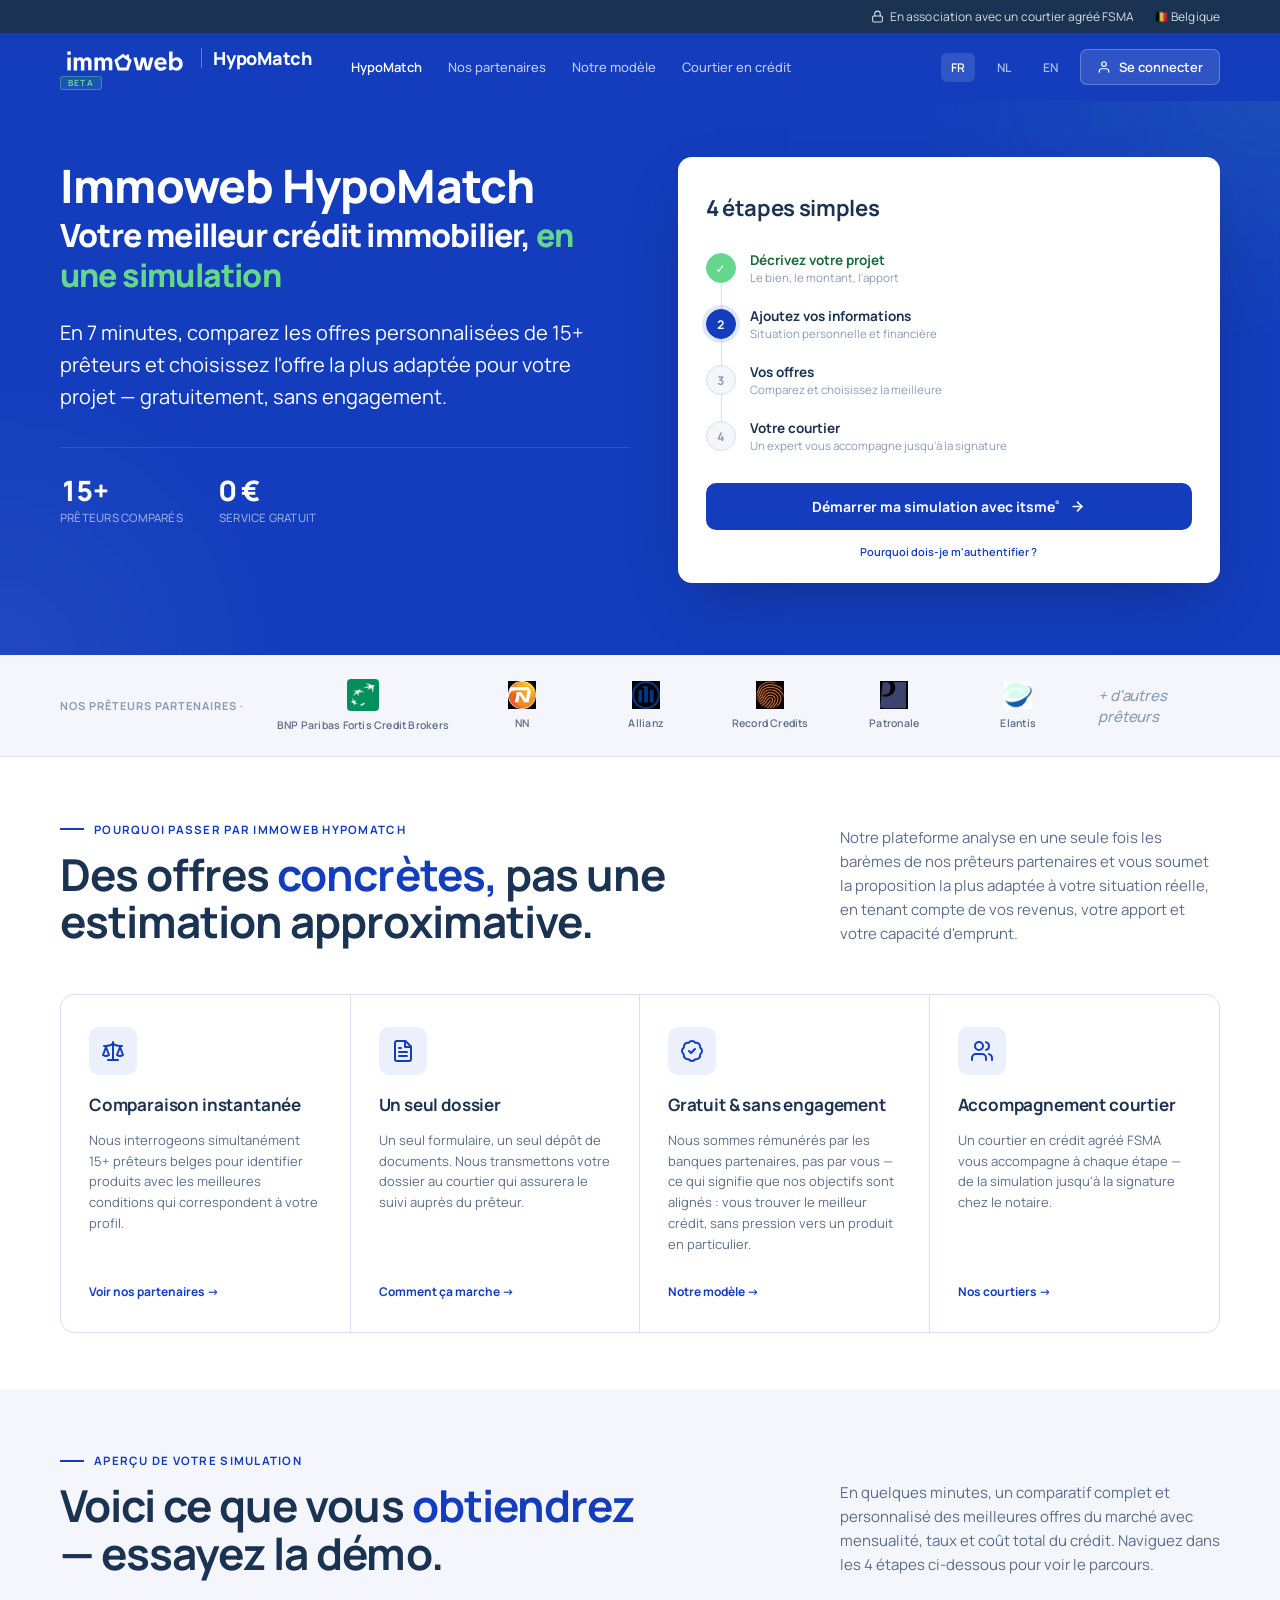
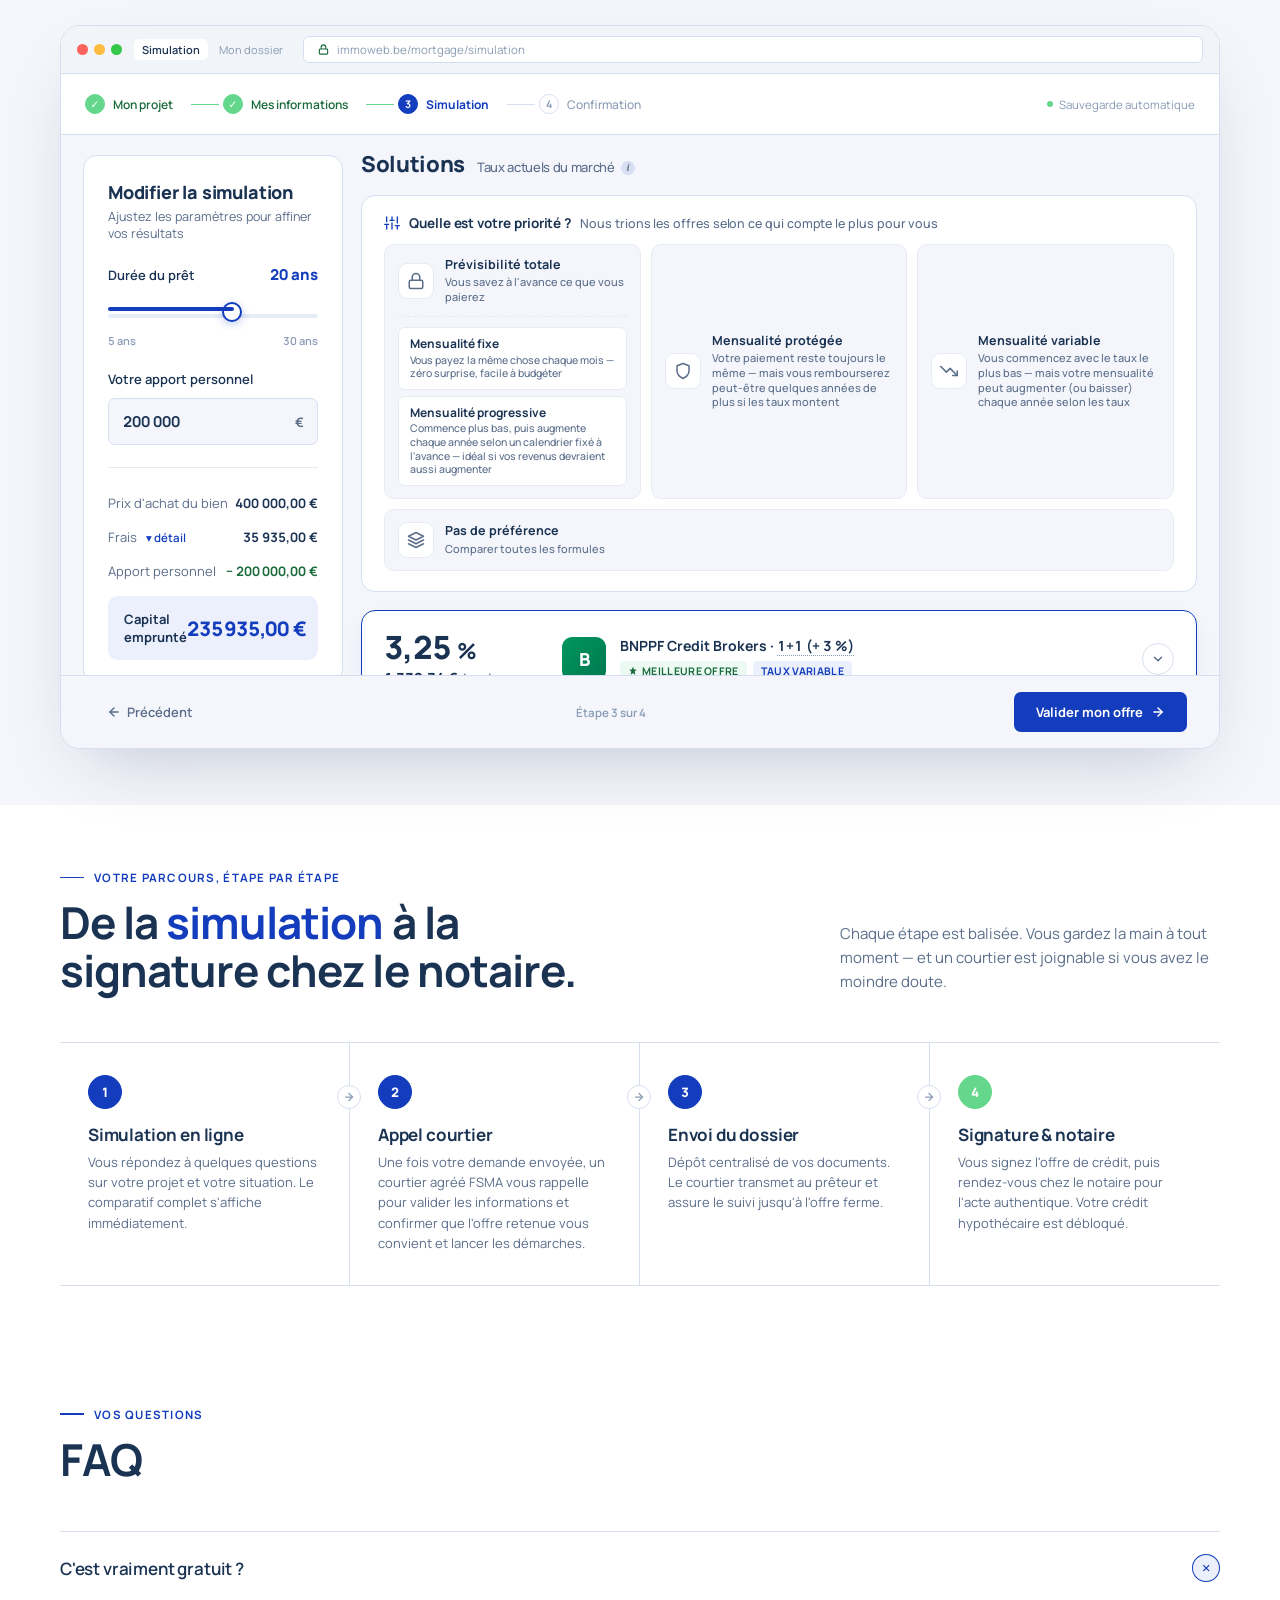
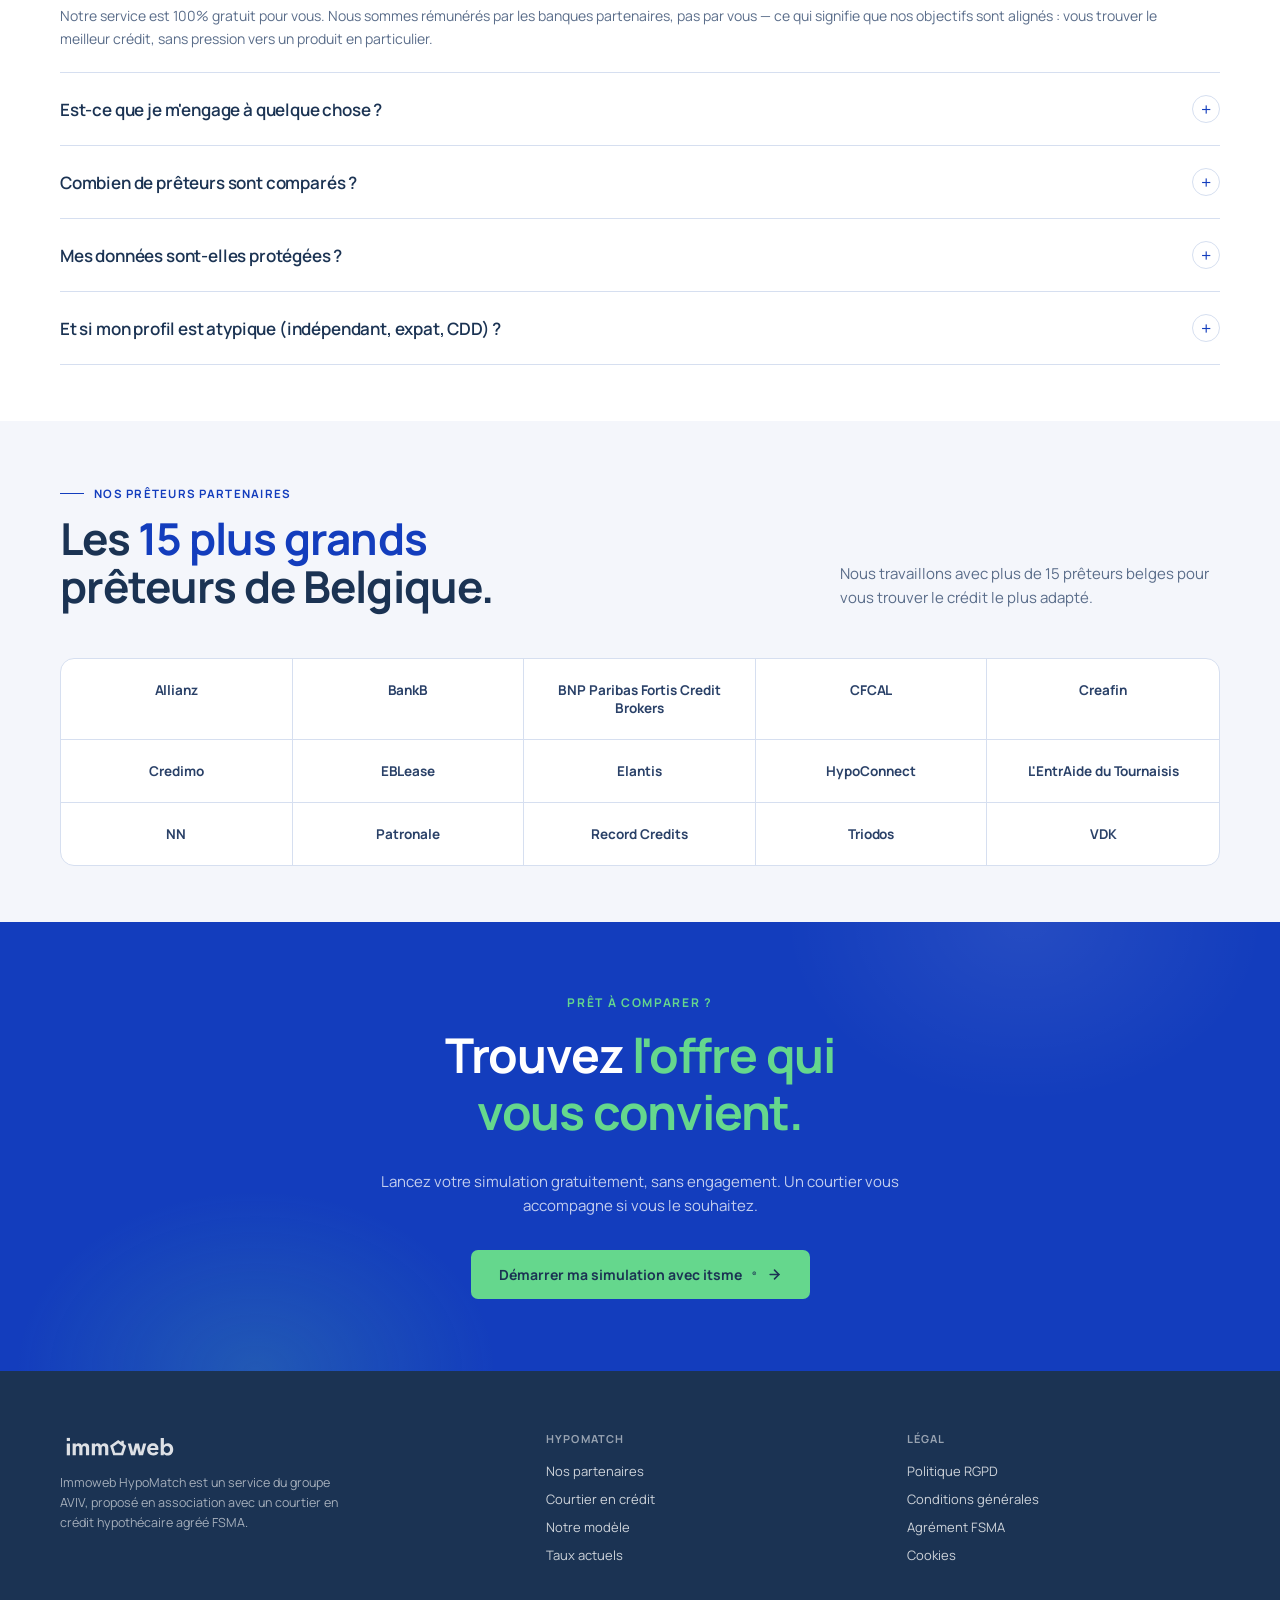
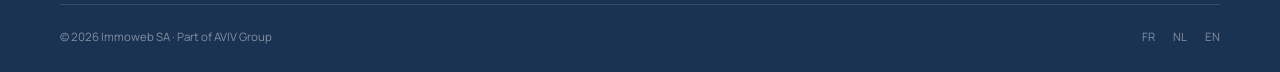
==== index.html @ 5789c135 "Add files via upload" ====
<!DOCTYPE html>
<html lang="fr">
<head>
<meta charset="UTF-8">
<title>Immoweb — HypoMatch</title>
<link rel="preconnect" href="https://fonts.googleapis.com">
<link rel="preconnect" href="https://fonts.gstatic.com" crossorigin>
<link href="https://fonts.googleapis.com/css2?family=Manrope:wght@400;500;600;700;800&display=swap" rel="stylesheet">
<style>
/* ═══════════════════════════════════════════════════════════════════
   IMMOWEB DESIGN SYSTEM — extracted from landing source
═══════════════════════════════════════════════════════════════════ */
*, *::before, *::after { box-sizing: border-box; margin: 0; padding: 0; }
:root {
  /* Core palette (Immoweb) */
  --iw-blue: #133DBD;
  --iw-blue-700: #0F32A0;
  --iw-blue-m: #3D5FD4;
  --iw-blue-l: #EBF0FC;
  --iw-blue-xl: #F6F9FE;
  --iw-green: #65D78D;
  --iw-green-l: #EDFAF3;
  --iw-green-d: #1A6B3C;
  --iw-coral: #FF8A6B;
  --iw-navy: #1B3353;
  --iw-navy-2: #2A4168;
  --iw-gray: #8A9BB5;
  --iw-gray-d: #5A6D8A;
  --iw-border: #D6DFF0;
  --iw-border-l: #E6ECF5;
  --iw-surface: #F4F6FB;
  --iw-white: #fff;

  /* Accent override (tweakable) */
  --accent: var(--iw-blue);
  --accent-700: var(--iw-blue-700);
  --accent-l: var(--iw-blue-l);
  --accent-xl: var(--iw-blue-xl);

  /* Type */
  --font-sans: 'Manrope', 'Gratimo Grotesk', Arial, system-ui, sans-serif;
  --font-serif: 'Manrope', 'Gratimo Grotesk', Arial, system-ui, sans-serif;

  /* Radii */
  --r-sm: 7px; --r-md: 10px; --r-lg: 14px; --r-xl: 20px;
}

html, body {
  width: 1280px; margin: 0;
  font-family: var(--font-sans);
  background: var(--iw-white);
  color: var(--iw-navy);
  -webkit-font-smoothing: antialiased;
  font-feature-settings: 'ss01', 'cv11';
}
a { color: inherit; text-decoration: none; }
button { font-family: inherit; cursor: pointer; border: none; background: none; color: inherit; }
em { font-style: normal; font-weight: inherit; }
/* Kill italic treatment site-wide */
em, .parcours-num, .testi-quote, .trust-logo.serif, .partner.serif { font-style: normal !important; font-family: var(--font-sans) !important; }

/* ═══════════════════════════════════════════════════════════════════
   ANNOUNCE BAR + HEADER
═══════════════════════════════════════════════════════════════════ */
.announce {
  background: var(--iw-navy);
  color: rgba(255,255,255,0.82);
  font-size: 12px;
  padding: 8px 60px;
  display: flex; align-items: center; justify-content: space-between;
  letter-spacing: 0.01em;
}
.announce strong { color: var(--iw-green); font-weight: 700; }
.announce-right { display: flex; gap: 20px; }
.announce-right span { display: flex; align-items: center; gap: 6px; }

.hdr {
  background: var(--iw-blue);
  padding: 0 60px; height: 68px;
  display: flex; align-items: center; justify-content: space-between;
  position: relative;
}
.hdr-left { display: flex; align-items: center; gap: 40px; }
.hdr-logo-wrap { display: flex; flex-direction: column; align-items: flex-start; gap: 4px; }
.hdr-beta {
  font-size: 8.5px; font-weight: 700; letter-spacing: 0.14em;
  color: var(--iw-green);
  background: rgba(101,215,141,0.14);
  border: 1px solid rgba(101,215,141,0.4);
  border-radius: 3px;
  padding: 2px 7px;
  text-transform: uppercase;
  line-height: 1;
}
.hdr-nav { display: flex; align-items: center; gap: 26px; }
.hdr-link {
  font-size: 13px; color: rgba(255,255,255,0.72); font-weight: 500;
  padding: 6px 0; position: relative; cursor: pointer;
}
.hdr-link.active { color: white; font-weight: 600; }
.hdr-link.active::after {
  content: ''; position: absolute; left: 0; right: 0; bottom: -24px;
  height: 3px; background: var(--iw-green); border-radius: 2px 2px 0 0;
}
.hdr-right { display: flex; align-items: center; gap: 12px; }
.hdr-lang { font-size: 12px; color: rgba(255,255,255,0.65); font-weight: 600; padding: 6px 10px; border-radius: 6px; cursor: pointer; }
.hdr-lang.on { color: white; background: rgba(255,255,255,0.12); }
.hdr-cta {
  background: rgba(255,255,255,0.12);
  border: 1px solid rgba(255,255,255,0.25);
  color: white; border-radius: var(--r-sm);
  padding: 8px 16px; font-size: 13px; font-weight: 600;
  display: flex; align-items: center; gap: 8px;
}

/* ═══════════════════════════════════════════════════════════════════
   HERO
═══════════════════════════════════════════════════════════════════ */
.hero {
  background: var(--iw-blue);
  padding: 56px 60px 72px;
  position: relative; overflow: hidden;
}
.hero::before {
  content: ''; position: absolute; inset: 0;
  background:
    radial-gradient(600px 400px at 100% 0%, rgba(101,215,141,0.10), transparent 60%),
    radial-gradient(500px 500px at 0% 100%, rgba(255,255,255,0.06), transparent 60%);
  pointer-events: none;
}
.hero-grid {
  position: relative; display: grid;
  grid-template-columns: 1.05fr 1fr;
  column-gap: 48px;
  align-items: start;
}
.hero-left { min-width: 0; }
.hero-left .hero-sub { margin-bottom: 0; }
.hero-grid > .funnel-card { align-self: start; }

.hero-eyebrow { display: inline-flex; align-items: center; gap: 10px; margin-bottom: 22px; }
.hero-badge {
  background: rgba(101,215,141,0.18);
  border: 1px solid rgba(101,215,141,0.38);
  color: var(--iw-green);
  font-size: 11px; font-weight: 700; text-transform: uppercase; letter-spacing: 0.09em;
  padding: 5px 12px; border-radius: 20px;
  display: flex; align-items: center; gap: 6px;
}
.hero-badge .dot { width: 6px; height: 6px; background: var(--iw-green); border-radius: 50%; box-shadow: 0 0 0 3px rgba(101,215,141,0.25); }
.hero-pill {
  font-size: 11.5px; color: rgba(255,255,255,0.75); font-weight: 500;
  display: flex; align-items: center; gap: 6px;
}

.hero-title {
  font-size: 58px; font-weight: 800; color: white;
  line-height: 1.25; margin-bottom: 22px; letter-spacing: -0.025em;
  text-wrap: balance;
}
.hero-title em {
  color: var(--iw-green); font-weight: 800;
}
.hero-title .hero-brand { font-size: 46px; }
.hero-sub {
  font-size: 16px; color: rgba(255,255,255,0.78); line-height: 1.6;
  margin-bottom: 30px; max-width: 540px;
}
.hero-sub-block { margin-top: 18px; }
.hero-sub-block:first-child { margin-top: 0; }
.hero-sub-title {
  display: block;
  font-size: 12.5px;
  font-weight: 800;
  letter-spacing: 0.1em;
  text-transform: uppercase;
  margin-bottom: 10px;
}
.hero-sub-title-problem { color: var(--iw-coral); }
.hero-sub-title-solution { color: var(--iw-green); }
.hero-sub-lead { color: #fff; font-weight: 700; margin-bottom: 8px; }
.hero-sub-list {
  list-style: none; padding: 0; margin: 0;
  display: flex; flex-direction: column; gap: 7px;
}
.hero-sub-list li {
  position: relative; padding-left: 18px;
  font-weight: 600; line-height: 1.5;
}
.hero-sub-list li::before {
  content: '•'; position: absolute; left: 0;
  font-weight: 800; line-height: 1.5;
}
.hero-sub-list-problem li { color: #fff; }
.hero-sub-list-problem li::before { color: var(--iw-coral); }
.hero-sub-list-solution li { color: #fff; }
.hero-sub-list-solution li::before { color: var(--iw-green); }

/* Problème → Solution schema */
.ps-schema { display: flex; flex-direction: column; align-items: stretch; gap: 0; max-width: 540px; }
.ps-card {
  border-radius: 14px;
  padding: 15px 17px;
  border: 1px solid rgba(255,255,255,0.10);
  background: rgba(255,255,255,0.03);
}
.ps-card-problem { background: rgba(255,138,107,0.09); border-color: rgba(255,138,107,0.32); }
.ps-card-solution { background: rgba(101,215,141,0.11); border-color: rgba(101,215,141,0.34); }
.ps-card .hero-sub-title { margin-bottom: 9px; }
.ps-card .hero-sub-block { margin-top: 0; }
.ps-arrow {
  display: flex; align-items: center; justify-content: center;
  height: 30px; color: rgba(255,255,255,0.38);
}
.ps-arrow svg { width: 22px; height: 22px; }

.hero-metrics { display: flex; gap: 36px; margin-top: 34px; padding-top: 28px; border-top: 1px solid rgba(255,255,255,0.12); }
.hero-metric-val { font-size: 28px; font-weight: 800; color: white; line-height: 1; letter-spacing: -0.02em; font-feature-settings: 'tnum'; }
.hero-metric-val em { color: var(--iw-green); font-weight: 800; }
.hero-metric-lbl { font-size: 11.5px; color: rgba(255,255,255,0.55); margin-top: 6px; font-weight: 500; letter-spacing: 0.02em; }

/* Hero right — funnel card */
.funnel-card {
  background: var(--iw-white);
  border-radius: var(--r-lg);
  padding: 28px 28px 24px;
  box-shadow: 0 24px 60px -20px rgba(11,28,68,0.45), 0 2px 0 rgba(255,255,255,0.05) inset;
  position: relative;
}
.funnel-head { display: flex; align-items: center; justify-content: space-between; margin-bottom: 4px; }
.funnel-tag {
  font-size: 10.5px; font-weight: 700; text-transform: uppercase; letter-spacing: 0.09em;
  color: var(--accent);
  display: flex; align-items: center; gap: 6px;
}
.funnel-tag .dot { width: 6px; height: 6px; border-radius: 50%; background: var(--iw-green); }
.funnel-time { font-size: 11px; color: var(--iw-gray); font-weight: 500; }

.funnel-title {
  font-size: 22px; font-weight: 700; color: var(--iw-navy);
  line-height: 1.2; margin: 10px 0 20px; letter-spacing: -0.015em;
}
.funnel-title em { color: var(--accent); font-weight: 700; }

.steps { display: flex; flex-direction: column; gap: 2px; margin-bottom: 20px; position: relative; }
.steps::before { content: ''; position: absolute; left: 15px; top: 14px; bottom: 14px; width: 1.5px; background: var(--iw-border); }
.step {
  display: grid; grid-template-columns: 30px 1fr auto; gap: 14px;
  padding: 10px 0; align-items: center; position: relative;
}
.step-num {
  width: 30px; height: 30px; border-radius: 50%;
  background: var(--iw-surface); border: 1.5px solid var(--iw-border);
  color: var(--iw-gray);
  display: flex; align-items: center; justify-content: center;
  font-size: 12px; font-weight: 700;
  font-feature-settings: 'tnum';
  position: relative; z-index: 1;
}
.step.done .step-num { background: var(--iw-green); border-color: var(--iw-green); color: white; }
.step.active .step-num { background: var(--accent); border-color: var(--accent); color: white; box-shadow: 0 0 0 4px rgba(19,61,189,0.12); }
.step-body-title { font-size: 13.5px; font-weight: 700; color: var(--iw-navy); }
.step-body-sub { font-size: 11.5px; color: var(--iw-gray); margin-top: 1px; }
.step.done .step-body-title { color: var(--iw-green-d); }
.step-meta { font-size: 10.5px; color: var(--iw-gray); font-weight: 600; text-transform: uppercase; letter-spacing: 0.05em; }

.funnel-cta {
  width: 100%; background: var(--accent); color: white;
  border-radius: var(--r-md); padding: 14px 18px;
  font-size: 14px; font-weight: 700;
  display: flex; align-items: center; justify-content: center; gap: 10px;
  transition: background 0.15s;
}
.funnel-cta:hover { background: var(--accent-700); }
.funnel-cta .arrow { display: flex; align-items: center; gap: 8px; }
.funnel-foot {
  display: flex; align-items: center; justify-content: center; gap: 14px;
  margin-top: 14px; font-size: 11px; color: var(--iw-gray);
}
.funnel-foot span { display: flex; align-items: center; gap: 5px; }
.funnel-foot-link { color: var(--accent); font-weight: 600; text-decoration: none; cursor: pointer; }
.funnel-foot-link:hover { text-decoration: underline; }

/* ───── itsme popover (anchored above the funnel CTA) ───── */
.itsme-pop-wrap { position: relative; }
.itsme-pop {
  position: absolute;
  left: 0; right: 0;
  bottom: calc(100% + 12px);
  background: var(--iw-white);
  border: 1px solid var(--iw-border);
  border-radius: var(--r-lg);
  box-shadow: 0 18px 44px -12px rgba(11,28,68,0.28), 0 6px 14px -8px rgba(11,28,68,0.16);
  padding: 16px 18px 14px;
  opacity: 0; visibility: hidden;
  transform: translateY(6px);
  transition: opacity 0.16s ease, transform 0.16s ease, visibility 0.16s;
  z-index: 30;
}
.itsme-pop.open { opacity: 1; visibility: visible; transform: translateY(0); }
.itsme-pop::after {
  content: ''; position: absolute;
  bottom: -7px; left: 50%; transform: translateX(-50%) rotate(45deg);
  width: 12px; height: 12px;
  background: var(--iw-white);
  border-right: 1px solid var(--iw-border);
  border-bottom: 1px solid var(--iw-border);
}
.itsme-pop-head {
  display: flex; align-items: center; justify-content: space-between;
  margin-bottom: 8px;
}
.itsme-pop-title {
  font-size: 13px; font-weight: 700; color: var(--iw-navy);
  display: flex; align-items: center; gap: 7px;
  letter-spacing: -0.005em;
}
.itsme-pop-title svg { color: var(--iw-green-d); flex-shrink: 0; }
.itsme-pop-close {
  width: 24px; height: 24px; border-radius: 50%;
  display: flex; align-items: center; justify-content: center;
  color: var(--iw-gray); cursor: pointer;
  transition: background 0.12s, color 0.12s;
}
.itsme-pop-close:hover { background: var(--iw-surface); color: var(--iw-navy); }
.itsme-pop-lead {
  font-size: 11.5px; color: var(--iw-gray-d); line-height: 1.5;
  margin-bottom: 12px;
}
.itsme-pop-list {
  display: flex; flex-direction: column; gap: 8px;
  margin-bottom: 14px; padding: 11px 12px;
  background: var(--iw-blue-xl); border-radius: var(--r-md);
  border: 1px solid var(--iw-border-l);
}
.itsme-pop-list-item {
  display: grid; grid-template-columns: 18px 1fr; gap: 10px; align-items: start;
  font-size: 11.5px; color: var(--iw-navy); line-height: 1.4;
}
.itsme-pop-list-num {
  width: 18px; height: 18px; border-radius: 50%;
  background: var(--accent); color: white;
  display: flex; align-items: center; justify-content: center;
  font-size: 10px; font-weight: 700; font-feature-settings: 'tnum';
  margin-top: 1px;
}
.itsme-btn {
  width: 100%; background: #FF4612; color: white;
  border-radius: var(--r-md); padding: 11px 14px;
  font-size: 13.5px; font-weight: 700;
  display: flex; align-items: center; justify-content: center; gap: 10px;
  transition: background 0.15s, transform 0.05s;
}
.itsme-btn:hover { background: #E63D0F; }
.itsme-btn:active { transform: translateY(1px); }
.itsme-btn-logo {
  width: 26px; height: 26px; border-radius: 6px;
  background: white;
  display: flex; align-items: center; justify-content: center;
  flex-shrink: 0;
  padding: 3px;
}
.itsme-btn-logo img { width: 100%; height: 100%; display: block; object-fit: contain; }
.itsme-pop-foot {
  margin-top: 10px; text-align: center;
  font-size: 10.5px; color: var(--iw-gray);
}
.itsme-pop-foot a { color: var(--accent); font-weight: 600; }
.itsme-pop-foot a:hover { text-decoration: underline; }

/* ═══════════════════════════════════════════════════════════════════
   TRUST STRIP
═══════════════════════════════════════════════════════════════════ */
.trust {
  background: var(--iw-surface);
  border-bottom: 1px solid var(--iw-border);
  padding: 22px 60px;
  display: flex; align-items: center; justify-content: space-between;
  gap: 40px;
}
.trust { padding: 24px 60px; }
.trust-label { font-size: 11px; font-weight: 700; color: var(--iw-gray); text-transform: uppercase; letter-spacing: 0.09em; white-space: nowrap; align-self: center; }
.trust-logos { display: flex; align-items: center; gap: 36px; flex: 1; justify-content: center; }
.trust-logo { font-size: 15px; font-weight: 700; color: var(--iw-navy-2); letter-spacing: -0.01em; font-feature-settings: 'ss01'; opacity: 0.72; }
.trust-logo.serif { font-weight: 700; font-size: 15px; letter-spacing: -0.01em; }
.trust-logo.alt { font-weight: 800; letter-spacing: 0.08em; text-transform: uppercase; font-size: 12px; }
.trust-logo.more { font-weight: 500; font-style: italic; color: var(--iw-gray); opacity: 1; align-self: center; }
.trust-logo.has-img {
  padding: 0; opacity: 1;
  display: flex; flex-direction: column; align-items: center; gap: 8px;
  min-width: 88px;
}
.trust-logo.has-img img {
  display: block;
  max-height: 28px; max-width: 110px; width: auto; height: auto;
  object-fit: contain;
}
.trust-logo.has-img .trust-logo-name {
  font-size: 10.5px; font-weight: 600; color: var(--iw-gray-d);
  letter-spacing: 0.02em; text-align: center; line-height: 1.2;
  white-space: nowrap;
}
.trust-logo.has-img.tile img { max-height: 32px; border-radius: 4px; }

/* ═══════════════════════════════════════════════════════════════════
   BENEFITS
═══════════════════════════════════════════════════════════════════ */
.section { padding: 56px 60px; }
.section.alt { background: var(--iw-surface); }

.sec-head { display: grid; grid-template-columns: 1fr auto; gap: 40px; align-items: end; margin-bottom: 48px; }
.sec-eyebrow {
  font-size: 11.5px; font-weight: 700; text-transform: uppercase; letter-spacing: 0.11em;
  color: var(--accent); margin-bottom: 14px;
  display: inline-flex; align-items: center; gap: 10px;
}
.sec-eyebrow::before { content: ''; width: 24px; height: 1.5px; background: var(--accent); display: block; }
.sec-title { font-size: 44px; font-weight: 700; color: var(--iw-navy); line-height: 1.08; letter-spacing: -0.022em; max-width: 720px; text-wrap: balance; }
.sec-title em { color: var(--accent); font-weight: 700; }
.sec-sub { font-size: 15px; color: var(--iw-gray-d); line-height: 1.6; max-width: 380px; }

.benefits-grid {
  display: grid; grid-template-columns: repeat(4, 1fr); gap: 0;
  border: 1px solid var(--iw-border);
  border-radius: var(--r-lg);
  overflow: hidden;
  background: var(--iw-white);
}
.benefit {
  padding: 32px 28px;
  border-right: 1px solid var(--iw-border);
  display: flex; flex-direction: column; gap: 14px;
  position: relative;
}
.benefit:last-child { border-right: none; }
.benefit-num { font-size: 11px; color: var(--iw-gray); font-weight: 700; font-feature-settings: 'tnum'; letter-spacing: 0.05em; }
.benefit-icon {
  width: 48px; height: 48px; border-radius: var(--r-md);
  background: var(--accent-l); color: var(--accent);
  display: flex; align-items: center; justify-content: center;
  margin-bottom: 4px;
}
.benefit-title { font-size: 17px; font-weight: 700; color: var(--iw-navy); letter-spacing: -0.01em; }
.benefit-body { font-size: 13px; color: var(--iw-gray-d); line-height: 1.6; }
.benefit-link { margin-top: auto; padding-top: 14px; font-size: 12px; font-weight: 700; color: var(--accent); display: flex; align-items: center; gap: 6px; }

/* ═══════════════════════════════════════════════════════════════════
   SIMULATION PREVIEW — INTERACTIVE
═══════════════════════════════════════════════════════════════════ */
.preview-wrapper {
  background: var(--iw-white);
  border: 1px solid var(--iw-border);
  border-radius: var(--r-xl);
  overflow: hidden;
  box-shadow: 0 30px 70px -30px rgba(11,28,68,0.25);
}
.mock-browser {
  background: #F1F4F9; border-bottom: 1px solid var(--iw-border);
  padding: 10px 16px; display: flex; align-items: center; gap: 12px;
}
.mock-dots { display: flex; gap: 6px; }
.mock-dot { width: 11px; height: 11px; border-radius: 50%; }
.mock-dot.r { background: #FC635D; } .mock-dot.y { background: #FDBC40; } .mock-dot.g { background: #34C749; }
.mock-url {
  background: white; border: 1px solid var(--iw-border); border-radius: 6px;
  padding: 5px 14px; font-size: 11.5px; color: var(--iw-gray);
  flex: 1; display: flex; align-items: center; gap: 8px;
  font-feature-settings: 'tnum';
}
.mock-url .lock { color: var(--iw-green-d); }
.mock-tabs { display: flex; gap: 3px; font-size: 11px; color: var(--iw-gray); }
.mock-tabs span { padding: 3px 8px; border-radius: 5px; }
.mock-tabs span.on { background: white; color: var(--iw-navy); font-weight: 600; }

/* Flow header (mini stepper inside preview) */
.flow-head {
  padding: 16px 24px; border-bottom: 1px solid var(--iw-border);
  display: flex; align-items: center; justify-content: space-between;
  background: var(--iw-white);
}
.flow-steps { display: flex; align-items: center; gap: 0; }
.flow-step {
  display: flex; align-items: center; gap: 8px;
  font-size: 12px; color: var(--iw-gray); font-weight: 500;
  padding: 4px 14px 4px 0;
}
.flow-step-num {
  width: 20px; height: 20px; border-radius: 50%;
  border: 1.5px solid var(--iw-border); background: white;
  display: flex; align-items: center; justify-content: center;
  font-size: 10.5px; font-weight: 700;
}
.flow-step.active { color: var(--accent); font-weight: 700; }
.flow-step.active .flow-step-num { background: var(--accent); border-color: var(--accent); color: white; }
.flow-step.done { color: var(--iw-green-d); font-weight: 600; }
.flow-step.done .flow-step-num { background: var(--iw-green); border-color: var(--iw-green); color: white; }
.flow-step-sep { width: 28px; height: 1.5px; background: var(--iw-border); margin: 0 4px; }
.flow-step-sep.done { background: var(--iw-green); }
.flow-save { font-size: 11.5px; color: var(--iw-gray); display: flex; align-items: center; gap: 6px; }
.flow-save .dot-anim { width: 6px; height: 6px; border-radius: 50%; background: var(--iw-green); animation: pulse 1.6s ease-in-out infinite; }
@keyframes pulse { 0%, 100% { opacity: 1; } 50% { opacity: 0.3; } }

/* Flow bodies */
.flow-body { min-height: 460px; position: relative; }
.flow-panel { display: none; padding: 28px 32px; }
.flow-panel.on { display: block; animation: fadeIn 0.3s ease-out; }
@keyframes fadeIn { from { opacity: 0; transform: translateY(4px); } to { opacity: 1; transform: none; } }

.flow-panel h3 { font-size: 20px; font-weight: 700; color: var(--iw-navy); margin-bottom: 4px; letter-spacing: -0.015em; }
.flow-panel h3 em { color: var(--accent); font-weight: 700; }
.flow-panel .p-sub { font-size: 13px; color: var(--iw-gray-d); margin-bottom: 22px; }

/* Project panel (step 1) */
.proj-grid { display: grid; grid-template-columns: 1fr 1fr; gap: 16px; margin-bottom: 20px; }
.field { display: flex; flex-direction: column; gap: 7px; }
.field-lbl { font-size: 11.5px; font-weight: 600; color: var(--iw-navy); }
.field-hint { font-size: 11px; color: var(--iw-gray); }
.input {
  display: flex; align-items: center; border: 1.5px solid var(--iw-border);
  border-radius: var(--r-sm); background: white; transition: border-color 0.15s, box-shadow 0.15s;
}
.input:focus-within { border-color: var(--accent); box-shadow: 0 0 0 3px var(--accent-l); }
.input input, .input select {
  flex: 1; border: none; background: none; outline: none;
  padding: 10px 14px; font-size: 14px; font-weight: 600; color: var(--iw-navy);
  font-family: inherit; font-feature-settings: 'tnum';
}
.input select { appearance: none; padding-right: 34px; background-image: url("data:image/svg+xml;utf8,<svg xmlns='http://www.w3.org/2000/svg' width='12' height='12' viewBox='0 0 24 24' fill='none' stroke='%238A9BB5' stroke-width='2.5' stroke-linecap='round'><polyline points='6 9 12 15 18 9'/></svg>"); background-repeat: no-repeat; background-position: right 12px center; }
.input .unit { padding: 10px 14px; font-size: 13px; color: var(--iw-gray); background: var(--iw-surface); border-left: 1px solid var(--iw-border); font-weight: 600; }
.radio-group { display: grid; grid-template-columns: repeat(3, 1fr); gap: 8px; }
.radio {
  border: 1.5px solid var(--iw-border); border-radius: var(--r-sm);
  padding: 12px; text-align: center; cursor: pointer;
  font-size: 12.5px; font-weight: 600; color: var(--iw-navy);
  background: white; transition: all 0.15s;
}
.radio:hover { border-color: var(--iw-gray); }
.radio.on { border-color: var(--accent); background: var(--accent-l); color: var(--accent); box-shadow: 0 0 0 3px rgba(19,61,189,0.08); }
.radio-icon { display: block; font-size: 18px; margin-bottom: 4px; }

.slider-group { margin-top: 4px; }
.slider-head { display: flex; justify-content: space-between; align-items: baseline; margin-bottom: 10px; }
.slider-lbl { font-size: 11.5px; color: var(--iw-navy); font-weight: 600; }
.slider-val { font-size: 17px; font-weight: 800; color: var(--accent); font-feature-settings: 'tnum'; letter-spacing: -0.01em; }
.slider-track {
  position: relative; height: 6px; background: var(--iw-border); border-radius: 3px;
}
.slider-fill { position: absolute; left: 0; top: 0; bottom: 0; background: var(--accent); border-radius: 3px; }
.slider-thumb { position: absolute; top: 50%; width: 20px; height: 20px; border-radius: 50%; background: white; border: 3px solid var(--accent); transform: translate(-50%, -50%); box-shadow: 0 2px 8px rgba(19,61,189,0.25); cursor: grab; }
.slider-thumb:active { cursor: grabbing; }
.slider-marks { display: flex; justify-content: space-between; margin-top: 8px; font-size: 10.5px; color: var(--iw-gray); font-feature-settings: 'tnum'; }

/* Flow footer */
.flow-foot {
  padding: 16px 32px; border-top: 1px solid var(--iw-border);
  display: flex; align-items: center; justify-content: space-between;
  background: var(--iw-surface);
}
.flow-back { font-size: 13px; color: var(--iw-gray-d); font-weight: 600; display: flex; align-items: center; gap: 6px; padding: 8px 14px; border-radius: var(--r-sm); }
.flow-back:hover { color: var(--iw-navy); background: rgba(0,0,0,0.03); }
.flow-next {
  background: var(--accent); color: white;
  padding: 11px 22px; border-radius: var(--r-sm);
  font-size: 13px; font-weight: 700;
  display: flex; align-items: center; gap: 8px;
  transition: background 0.15s;
}
.flow-next:hover { background: var(--accent-700); }
.flow-next:disabled { background: var(--iw-gray); cursor: not-allowed; opacity: 0.6; }

/* Embedded page iframe (step 1 loads real Mon Projet.html) */
.embed-frame {
  display: block;
  width: 100%;
  height: 540px;
  border: 0;
  background: var(--iw-surface);
}

/* Step 2 — Info */
.info-grid { display: grid; grid-template-columns: 1fr 1fr; gap: 16px; }
.col-span-2 { grid-column: span 2; }

/* Step 3 — Results */
.res-layout { display: grid; grid-template-columns: 260px 1fr; gap: 0; min-height: 420px; }
.res-side {
  background: var(--iw-surface); border-right: 1px solid var(--iw-border);
  padding: 22px 22px;
}
.res-side-title { font-size: 13px; font-weight: 700; color: var(--iw-navy); margin-bottom: 4px; }
.res-side-sub { font-size: 11.5px; color: var(--iw-gray); margin-bottom: 18px; }
.res-param { margin-bottom: 18px; }
.res-divider { height: 1px; background: var(--iw-border); margin: 14px 0; }
.res-sum-row { display: flex; justify-content: space-between; font-size: 11.5px; padding: 4px 0; }
.res-sum-row .l { color: var(--iw-gray-d); }
.res-sum-row .v { font-weight: 600; color: var(--iw-navy); font-feature-settings: 'tnum'; }
.res-sum-row .v.a { color: var(--accent); }
.res-sum-total {
  display: flex; justify-content: space-between;
  padding: 12px 0 0; border-top: 1.5px solid var(--iw-border); margin-top: 8px;
}
.res-sum-total .l { font-weight: 700; color: var(--iw-navy); font-size: 12px; }
.res-sum-total .v { font-weight: 800; color: var(--accent); font-size: 14px; font-feature-settings: 'tnum'; }

.res-main { padding: 22px 26px; }
.res-head { display: flex; justify-content: space-between; align-items: center; margin-bottom: 16px; }
.res-head-l { display: flex; align-items: center; gap: 10px; font-size: 14px; font-weight: 700; color: var(--iw-navy); }
.res-count { font-size: 11.5px; font-weight: 500; color: var(--iw-gray); padding: 3px 8px; background: var(--iw-surface); border-radius: 10px; }
.res-sort { font-size: 12px; color: var(--iw-navy); font-weight: 600; border: 1px solid var(--iw-border); border-radius: 6px; padding: 6px 10px; display: flex; align-items: center; gap: 6px; background: white; cursor: pointer; }

.offer {
  background: white; border: 1px solid var(--iw-border); border-radius: var(--r-md);
  padding: 14px 18px; margin-bottom: 8px;
  display: grid; grid-template-columns: auto 1fr auto; gap: 16px; align-items: center;
  cursor: pointer; transition: border-color 0.15s, box-shadow 0.15s;
}
.offer:hover { border-color: var(--accent); }
.offer.best { border: 2px solid var(--accent); padding: 13px 17px; }
.offer-rate { font-size: 22px; font-weight: 800; color: var(--iw-navy); font-feature-settings: 'tnum'; letter-spacing: -0.02em; }
.offer.best .offer-rate { color: var(--accent); font-size: 26px; }
.offer-rate small { font-size: 12px; font-weight: 700; color: var(--iw-gray); margin-left: 2px; }
.offer-mid .bank { font-size: 13px; font-weight: 700; color: var(--iw-navy); }
.offer-mid .meta { font-size: 11.5px; color: var(--iw-gray); margin-top: 2px; }
.offer-mid .monthly { font-size: 12.5px; color: var(--iw-navy); margin-top: 3px; }
.offer-mid .monthly strong { font-weight: 700; font-feature-settings: 'tnum'; }
.offer-badges { display: flex; flex-direction: column; align-items: flex-end; gap: 4px; }
.offer-badge { font-size: 10px; font-weight: 700; padding: 3px 8px; border-radius: 4px; text-transform: uppercase; letter-spacing: 0.04em; }
.offer-badge.best { background: var(--iw-green); color: white; }
.offer-badge.var { background: var(--accent-l); color: var(--accent); }
.offer-badge.fix { background: var(--iw-green-l); color: var(--iw-green-d); }

.offer-detail {
  background: var(--iw-surface); border: 2px solid var(--accent); border-top: none;
  border-radius: 0 0 var(--r-md) var(--r-md);
  padding: 16px 18px; margin-top: -10px; margin-bottom: 8px;
}
.detail-grid { display: grid; grid-template-columns: repeat(4, 1fr); gap: 18px; margin-bottom: 14px; }
.detail-col .lbl { font-size: 10.5px; color: var(--iw-gray); font-weight: 600; text-transform: uppercase; letter-spacing: 0.06em; margin-bottom: 3px; }
.detail-col .val { font-size: 17px; font-weight: 800; color: var(--iw-navy); font-feature-settings: 'tnum'; letter-spacing: -0.015em; }
.detail-bar {
  display: flex; align-items: center; gap: 10px;
  padding-top: 14px; border-top: 1px solid var(--iw-border);
}
.detail-cta {
  flex: 1; background: var(--accent); color: white;
  border-radius: var(--r-sm); padding: 11px 18px;
  font-size: 13px; font-weight: 700;
  display: flex; align-items: center; justify-content: center; gap: 8px;
}
.detail-save {
  border: 1px solid var(--iw-border); background: white;
  border-radius: var(--r-sm); padding: 10px 14px;
  font-size: 12px; color: var(--iw-navy-2); font-weight: 600;
  display: flex; align-items: center; gap: 6px;
}

/* Step 4 — Conseil */
.success-panel { text-align: center; padding: 40px 40px 30px; }
.success-icon {
  width: 64px; height: 64px; border-radius: 50%;
  background: var(--iw-green-l); color: var(--iw-green-d);
  display: flex; align-items: center; justify-content: center;
  margin: 0 auto 18px;
}
.success-title { font-size: 26px; font-weight: 700; color: var(--iw-navy); letter-spacing: -0.02em; margin-bottom: 8px; }
.success-title em { color: var(--accent); font-weight: 700; }
.success-sub { font-size: 14px; color: var(--iw-gray-d); max-width: 440px; margin: 0 auto 26px; line-height: 1.55; }
.broker-card {
  background: linear-gradient(135deg, var(--iw-navy), var(--iw-navy-2));
  border-radius: var(--r-lg); padding: 20px 24px;
  display: flex; align-items: center; gap: 16px;
  max-width: 480px; margin: 0 auto 20px;
  text-align: left; color: white;
}
.broker-avatar {
  width: 56px; height: 56px; border-radius: 50%;
  background: var(--iw-green); color: var(--iw-navy);
  display: flex; align-items: center; justify-content: center;
  font-size: 18px; font-weight: 800;
  flex-shrink: 0;
}
.broker-info { flex: 1; }
.broker-name { font-size: 15px; font-weight: 700; }
.broker-role { font-size: 12px; color: rgba(255,255,255,0.68); margin-top: 2px; }
.broker-stats { display: flex; gap: 14px; font-size: 11px; color: rgba(255,255,255,0.85); margin-top: 8px; }
.broker-stats span { display: flex; align-items: center; gap: 4px; }
.broker-cta {
  background: var(--iw-green); color: var(--iw-navy);
  padding: 9px 16px; border-radius: var(--r-sm);
  font-size: 12.5px; font-weight: 700;
  display: flex; align-items: center; gap: 6px;
}

/* Floating preview CTA */
.preview-cta {
  background: var(--iw-navy); padding: 20px 32px;
  display: flex; align-items: center; justify-content: space-between;
}
.preview-cta-text { color: white; font-size: 15px; font-weight: 700; letter-spacing: -0.01em; }
.preview-cta-sub { font-size: 12.5px; color: rgba(255,255,255,0.65); margin-top: 3px; }
.preview-cta-btn {
  background: var(--iw-green); color: var(--iw-navy);
  padding: 12px 22px; border-radius: var(--r-sm);
  font-size: 13px; font-weight: 700;
  display: flex; align-items: center; gap: 8px;
  white-space: nowrap;
}

/* ═══════════════════════════════════════════════════════════════════
   PARCOURS / TIMELINE
═══════════════════════════════════════════════════════════════════ */
.parcours-row {
  display: grid; grid-template-columns: repeat(4, 1fr); gap: 0;
  border-top: 1px solid var(--iw-border);
  border-bottom: 1px solid var(--iw-border);
}
.parcours-step {
  padding: 32px 28px; border-right: 1px solid var(--iw-border);
  position: relative;
}
.parcours-step:last-child { border-right: none; }
.parcours-num {
  width: 34px; height: 34px; border-radius: 50%;
  background: var(--accent); border: 1.5px solid var(--accent);
  color: white;
  display: flex; align-items: center; justify-content: center;
  font-size: 13px; font-weight: 800; font-feature-settings: 'tnum';
  margin-bottom: 14px;
}
.parcours-step:last-child .parcours-num { background: var(--iw-green); border-color: var(--iw-green); }
.parcours-tag { font-size: 11px; font-weight: 700; text-transform: uppercase; letter-spacing: 0.09em; color: var(--iw-gray); margin: 12px 0 8px; }
.parcours-title { font-size: 17px; font-weight: 700; color: var(--iw-navy); letter-spacing: -0.01em; margin-bottom: 6px; }
.parcours-body { font-size: 13px; color: var(--iw-gray-d); line-height: 1.55; }
.parcours-dot {
  position: absolute; top: 46px; right: -5px; width: 10px; height: 10px;
  background: var(--accent); border-radius: 50%; border: 2px solid white; z-index: 2;
}
.parcours-arrow {
  position: absolute; right: -12px; top: 42px;
  width: 24px; height: 24px; border-radius: 50%;
  background: white; border: 1px solid var(--iw-border);
  color: var(--iw-gray);
  display: flex; align-items: center; justify-content: center;
  z-index: 2;
}
.parcours-step:last-child .parcours-arrow { display: none; }
.parcours-step:last-child .parcours-dot { display: none; }

/* ═══════════════════════════════════════════════════════════════════
   STATS BAND
═══════════════════════════════════════════════════════════════════ */
.stats-band {
  background: var(--iw-navy); color: white;
  padding: 60px 60px;
  display: grid; grid-template-columns: 1.2fr 1fr 1fr 1fr; gap: 40px;
  align-items: center;
  position: relative; overflow: hidden;
}
.stats-band::before {
  content: ''; position: absolute; right: -100px; top: -100px;
  width: 400px; height: 400px; border-radius: 50%;
  background: radial-gradient(circle, rgba(101,215,141,0.15), transparent 60%);
}
.stats-band-head { position: relative; }
.stats-band-kicker { font-size: 11px; font-weight: 700; color: var(--iw-green); text-transform: uppercase; letter-spacing: 0.1em; margin-bottom: 10px; }
.stats-band-title { font-size: 30px; font-weight: 700; line-height: 1.15; letter-spacing: -0.02em; text-wrap: balance; }
.stats-band-title em { color: var(--iw-green); font-weight: 700; }
.stat-val { font-size: 42px; font-weight: 800; line-height: 1; letter-spacing: -0.025em; font-feature-settings: 'tnum'; }
.stat-val em { color: var(--iw-green); font-weight: 800; }
.stat-lbl { font-size: 12px; color: rgba(255,255,255,0.65); margin-top: 8px; }

/* ═══════════════════════════════════════════════════════════════════
   TESTIMONIAL
═══════════════════════════════════════════════════════════════════ */
.testi-wrap {
  background: var(--iw-white); border: 1px solid var(--iw-border);
  border-radius: var(--r-xl); padding: 48px 52px;
  display: grid; grid-template-columns: 1fr 280px; gap: 48px; align-items: center;
  position: relative; overflow: hidden;
}
.testi-wrap::before {
  content: '\201C'; position: absolute; top: -30px; left: 30px;
  font-family: var(--font-sans); font-weight: 800; font-size: 220px; color: var(--accent-l); line-height: 1;
}
.testi-quote { font-family: var(--font-sans); font-weight: 600; font-size: 26px; color: var(--iw-navy); line-height: 1.35; position: relative; z-index: 1; letter-spacing: -0.01em; text-wrap: pretty; }
.testi-meta { display: flex; align-items: center; gap: 14px; margin-top: 24px; }
.testi-avatar {
  width: 48px; height: 48px; border-radius: 50%;
  background: var(--accent); color: white;
  display: flex; align-items: center; justify-content: center;
  font-size: 15px; font-weight: 800;
}
.testi-name { font-size: 14px; font-weight: 700; color: var(--iw-navy); }
.testi-sub { font-size: 12px; color: var(--iw-gray); margin-top: 2px; }
.testi-side { border-left: 1px solid var(--iw-border); padding-left: 40px; }
.testi-stat { margin-bottom: 20px; }
.testi-stat:last-child { margin-bottom: 0; }
.testi-stat-val { font-size: 24px; font-weight: 800; color: var(--accent); font-feature-settings: 'tnum'; letter-spacing: -0.02em; }
.testi-stat-lbl { font-size: 12px; color: var(--iw-gray-d); margin-top: 2px; }

/* ═══════════════════════════════════════════════════════════════════
   FAQ
═══════════════════════════════════════════════════════════════════ */
.faq-list { display: flex; flex-direction: column; gap: 0; border-top: 1px solid var(--iw-border); }
.faq-item { border-bottom: 1px solid var(--iw-border); }
.faq-q {
  width: 100%; text-align: left;
  padding: 22px 0; display: flex; justify-content: space-between; align-items: center; gap: 24px;
  font-size: 17px; font-weight: 600; color: var(--iw-navy); letter-spacing: -0.01em;
}
.faq-icon {
  width: 28px; height: 28px; border-radius: 50%;
  border: 1.5px solid var(--iw-border); color: var(--accent);
  display: flex; align-items: center; justify-content: center;
  font-size: 18px; font-weight: 400; flex-shrink: 0;
  transition: transform 0.2s;
}
.faq-item.open .faq-icon { transform: rotate(45deg); border-color: var(--accent); background: var(--accent-l); }
.faq-a {
  max-height: 0; overflow: hidden;
  font-size: 14px; color: var(--iw-gray-d); line-height: 1.65;
  transition: max-height 0.35s ease, padding 0.35s ease;
}
.faq-item.open .faq-a { max-height: 400px; padding: 0 52px 22px 0; }

/* ═══════════════════════════════════════════════════════════════════
   PARTNERS
═══════════════════════════════════════════════════════════════════ */
.partners-grid {
  display: grid; grid-template-columns: repeat(5, 1fr); gap: 0;
  border: 1px solid var(--iw-border); border-radius: var(--r-lg);
  overflow: hidden; background: white;
}
.partner {
  padding: 22px 18px; border-right: 1px solid var(--iw-border); border-bottom: 1px solid var(--iw-border);
  text-align: center; font-size: 13.5px; font-weight: 700; color: var(--iw-navy-2);
  letter-spacing: -0.005em;
  transition: all 0.15s;
}
.partner:nth-child(5n) { border-right: none; }
.partner:nth-last-child(-n+5) { border-bottom: none; }
.partner:hover { background: var(--accent-l); color: var(--accent); }
.partner.serif { font-weight: 700; font-size: 13.5px; letter-spacing: -0.005em; }
.partner.mono { letter-spacing: 0.08em; text-transform: uppercase; font-size: 11px; }

/* ═══════════════════════════════════════════════════════════════════
   FINAL CTA
═══════════════════════════════════════════════════════════════════ */
.final-cta {
  background: var(--iw-blue);
  padding: 72px 60px;
  position: relative; overflow: hidden;
  text-align: center;
}
.final-cta::before {
  content: ''; position: absolute; inset: 0;
  background:
    radial-gradient(400px 300px at 20% 100%, rgba(101,215,141,0.18), transparent 60%),
    radial-gradient(400px 300px at 80% 0%, rgba(255,255,255,0.08), transparent 60%);
}
.final-cta-inner { position: relative; max-width: 720px; margin: 0 auto; }
.final-cta-kicker { color: var(--iw-green); font-size: 12px; font-weight: 700; text-transform: uppercase; letter-spacing: 0.14em; margin-bottom: 16px; }
.final-cta-title { color: white; font-size: 48px; font-weight: 700; line-height: 1.18; letter-spacing: -0.025em; margin-bottom: 30px; text-wrap: balance; }
.final-cta-title em { color: var(--iw-green); font-weight: 700; }
.final-cta-sub { color: rgba(255,255,255,0.75); font-size: 15px; line-height: 1.6; max-width: 520px; margin: 0 auto 32px; }
.final-cta-buttons { display: flex; gap: 12px; justify-content: center; }
.btn-primary {
  background: var(--iw-green); color: var(--iw-navy);
  padding: 15px 28px; border-radius: var(--r-sm);
  font-size: 14px; font-weight: 700;
  display: inline-flex; align-items: center; gap: 10px;
  white-space: nowrap;
}
.btn-secondary {
  background: rgba(255,255,255,0.1); color: white;
  border: 1px solid rgba(255,255,255,0.28);
  padding: 15px 28px; border-radius: var(--r-sm);
  font-size: 14px; font-weight: 600;
  display: inline-flex; align-items: center; gap: 8px;
  white-space: nowrap;
}

/* ═══════════════════════════════════════════════════════════════════
   FOOTER
═══════════════════════════════════════════════════════════════════ */
.footer {
  background: var(--iw-navy); color: white;
  padding: 60px 60px 28px;
}
.footer-top { display: grid; grid-template-columns: 1.4fr 1fr 1fr; gap: 48px; padding-bottom: 40px; border-bottom: 1px solid rgba(255,255,255,0.12); }
.footer-brand-sub { font-size: 12.5px; color: rgba(255,255,255,0.6); line-height: 1.6; margin-top: 16px; max-width: 280px; }
.footer-col-title { font-size: 11px; font-weight: 700; text-transform: uppercase; letter-spacing: 0.1em; color: rgba(255,255,255,0.55); margin-bottom: 16px; }
.footer-links { display: flex; flex-direction: column; gap: 10px; }
.footer-link { font-size: 13px; color: rgba(255,255,255,0.78); cursor: pointer; }
.footer-link:hover { color: white; }
.footer-bottom { display: flex; justify-content: space-between; align-items: center; padding-top: 24px; }
.footer-bottom-l { font-size: 11.5px; color: rgba(255,255,255,0.45); }
.footer-bottom-r { display: flex; gap: 18px; }
.footer-bottom-r span { font-size: 11.5px; color: rgba(255,255,255,0.45); cursor: pointer; }

/* ═══════════════════════════════════════════════════════════════════
   TWEAKS PANEL
═══════════════════════════════════════════════════════════════════ */
.tweaks {
  position: fixed; bottom: 20px; right: 20px; z-index: 1000;
  background: white; border: 1px solid var(--iw-border); border-radius: var(--r-lg);
  box-shadow: 0 20px 60px -20px rgba(0,0,0,0.35), 0 2px 8px rgba(0,0,0,0.08);
  width: 280px; max-height: 80vh; overflow-y: auto;
  display: none;
  font-size: 12px;
}
.tweaks.on { display: block; }
.tweaks-head { padding: 14px 16px; border-bottom: 1px solid var(--iw-border); display: flex; align-items: center; justify-content: space-between; background: var(--iw-surface); border-radius: var(--r-lg) var(--r-lg) 0 0; position: sticky; top: 0; z-index: 1; }
.tweaks-title { font-size: 13px; font-weight: 700; color: var(--iw-navy); }
.tweaks-close { font-size: 18px; color: var(--iw-gray); cursor: pointer; line-height: 1; padding: 2px; }
.tweaks-body { padding: 14px 16px; }
.tw-section { margin-bottom: 18px; }
.tw-section:last-child { margin-bottom: 0; }
.tw-lbl { font-size: 10px; font-weight: 700; color: var(--iw-gray); text-transform: uppercase; letter-spacing: 0.08em; margin-bottom: 8px; }
.tw-row { display: flex; gap: 6px; flex-wrap: wrap; }
.tw-swatch { width: 28px; height: 28px; border-radius: 8px; cursor: pointer; border: 2px solid transparent; transition: transform 0.12s; position: relative; }
.tw-swatch.on { border-color: var(--iw-navy); transform: scale(1.05); }
.tw-swatch.on::after { content: '✓'; position: absolute; inset: 0; display: flex; align-items: center; justify-content: center; color: white; font-size: 13px; font-weight: 800; text-shadow: 0 1px 2px rgba(0,0,0,0.3); }
.tw-chip {
  font-size: 11px; font-weight: 600; color: var(--iw-navy-2);
  padding: 6px 12px; border: 1px solid var(--iw-border); border-radius: 6px;
  background: white; cursor: pointer;
}
.tw-chip.on { background: var(--iw-navy); color: white; border-color: var(--iw-navy); }
.tw-toggle {
  display: flex; justify-content: space-between; align-items: center;
  padding: 8px 0; font-size: 12px; color: var(--iw-navy); font-weight: 600;
}
.tw-switch {
  width: 32px; height: 18px; background: var(--iw-border); border-radius: 10px;
  position: relative; cursor: pointer; transition: background 0.15s;
}
.tw-switch::after {
  content: ''; position: absolute; top: 2px; left: 2px; width: 14px; height: 14px;
  background: white; border-radius: 50%; transition: transform 0.15s; box-shadow: 0 1px 2px rgba(0,0,0,0.2);
}
.tw-switch.on { background: var(--accent); }
.tw-switch.on::after { transform: translateX(14px); }
.tw-open {
  position: fixed; bottom: 20px; right: 20px; z-index: 999;
  background: var(--iw-navy); color: white;
  padding: 10px 16px; border-radius: 20px;
  font-size: 12px; font-weight: 600;
  box-shadow: 0 10px 30px -5px rgba(0,0,0,0.4);
  display: none; align-items: center; gap: 8px;
}
.tw-open.on { display: flex; }

/* Icons */
.i { display: inline-flex; align-items: center; justify-content: center; }
</style>
</head>
<body>

<!-- ═════════ ANNOUNCE ═════════ -->
<div class="announce">
  <div>
</div>
  <div class="announce-right">
    <span>
      <svg width="13" height="13" viewBox="0 0 24 24" fill="none" stroke="currentColor" stroke-width="2" stroke-linecap="round"><rect x="3" y="11" width="18" height="11" rx="2"/><path d="M7 11V7a5 5 0 0 1 10 0v4"/></svg>
      En association avec un courtier agréé FSMA
    </span>
    <span>🇧🇪 Belgique</span>
  </div>
</div>

<!-- ═════════ HEADER ═════════ -->
<header class="hdr">
  <div class="hdr-left">
    <div class="hdr-logo-wrap">
    <div style="display:flex;align-items:center;gap:11px;">
    <svg viewBox="0 0 668.2 145" style="width:130px;height:auto;display:block;"><style>.sw{fill:#fff;}</style><rect class="sw" height="65.8" width="17.8" x="37.6" y="69.8"/><path class="sw" d="M140.3,68.5c-7.9,0-15,3.7-19,12.3c-2.8-8.3-9.4-12.3-17.1-12.3c-7.5,0-13,3.3-16.2,9.4v-8H70.2v65.8H88V95.9c0-8.3,4.2-12.3,9.7-12.3c5.5,0,9.7,3.6,9.7,11v41.1H125V95.2c0-7.6,3.9-12.1,9.7-12.1c5.5,0,9.7,4,9.7,11.4v41.1h17.8V91.2C162.2,76.5,153.5,68.5,140.3,68.5z"/><path class="sw" d="M247.1,68.5c-7.9,0-15,3.7-19,12.3c-2.8-8.3-9.4-12.3-17.1-12.3c-7.5,0-13,3.3-16.2,9.4v-8h-17.8v65.8h17.8V95.9c0-8.3,4.2-12.3,9.7-12.3c5.5,0,9.7,3.6,9.7,11v41.1h17.6V95.2c0-7.6,3.9-12.1,9.7-12.1c5.5,0,9.7,4,9.7,11.4v41.1h17.8V91.2C269.1,76.5,260.3,68.5,247.1,68.5z"/><polygon class="sw" points="450.6,119 439.3,69.8 418.5,69.8 406.9,119 394.9,69.8 377.1,69.8 395.1,135.6 418,135.6 428.9,92.9 439.5,135.6 462.4,135.6 480.5,69.8 462.9,69.8"/><path class="sw" d="M599.7,68.5c-8.7,0-16.8,4.6-21.1,11.2V38.5h-17.8v97.1h17.1v-8.7c4.6,6.7,12.2,10.1,20.8,10.1c18.5,0,31.9-13.2,31.9-34C630.7,82.2,617.5,68.5,599.7,68.5z M595.4,121.9c-9,0-17.5-6.7-17.5-18.9c0-12.5,8.5-19.3,17.5-19.3c9.4,0,17.5,7.1,17.5,19.3C612.9,114.9,604.9,121.9,595.4,121.9z"/><rect class="sw" height="17.2" width="17.8" x="37.6" y="38.4"/><path class="sw" d="M520,121.7c-8.9,0-17.1-5.3-17.3-15.7h44.7c0.6-2.5,0.8-5.1,0.8-8c0-18.2-12.3-29.6-30.5-29.6c-19.7,0-32.7,15.1-32.7,33.9c0,21.1,14.6,34.7,34.8,34.7c14.1,0,23.8-6.4,29-16.6l-15.1-5.9C531.1,119.1,526.7,121.7,520,121.7z M517.7,82.8c7.9,0,13.3,4.3,13.3,11c0,0.3-0.1,0.6-0.1,0.6h-28.2C504.3,86.9,510.6,82.8,517.7,82.8z"/><path class="sw" d="M355.3,53.9h-13.7v9l-17.8-12.6l-44.9,31.8l17.5,53.6h54.8l17.5-53.6l-13.4-9.5V53.9z M340.3,120.8h-33.1L296.6,88l27.2-19.3L351,88L340.3,120.8z"/></svg>
      <span style="width:1px;height:20px;background:rgba(255,255,255,0.32);"></span>
      <span style="font-size:18px;font-weight:800;letter-spacing:-0.01em;color:#fff;">HypoMatch</span>
    </div>
      <span class="hdr-beta">Beta</span>
    </div>
    <nav class="hdr-nav">
      <span class="hdr-link active">HypoMatch</span>
      <span class="hdr-link">Nos partenaires</span>
      <a class="hdr-link" href="#">Notre modèle</a>
      <a class="hdr-link" href="#">Courtier en crédit</a>
    </nav>
  </div>
  <div class="hdr-right">
    <span class="hdr-lang on">FR</span>
    <span class="hdr-lang">NL</span>
    <span class="hdr-lang">EN</span>
    <button class="hdr-cta">
      <svg width="14" height="14" viewBox="0 0 24 24" fill="none" stroke="currentColor" stroke-width="2" stroke-linecap="round"><path d="M20 21v-2a4 4 0 0 0-4-4H8a4 4 0 0 0-4 4v2"/><circle cx="12" cy="7" r="4"/></svg>
      Se connecter
    </button>
  </div>
</header>

<!-- ═════════ HERO ═════════ -->
<section class="hero">
  <div class="hero-grid">
    <div class="hero-left">
      <h1 class="hero-title" id="hero-title" style="font-size: 32px; white-space: pre-line;"><span class="hero-brand">Immoweb HypoMatch</span>
Votre meilleur crédit immobilier, <em>en une simulation</em></h1>
      <div class="hero-sub" id="hero-sub"><p style="color:#fff;font-size:20px;line-height:1.6;max-width:540px;margin:0;">En 7 minutes, comparez les offres personnalisées de 15+ prêteurs et choisissez l'offre la plus adaptée pour votre projet — gratuitement, sans engagement.</p></div>

      <div class="hero-metrics">
        <div>
          <div class="hero-metric-val">15+</div>
          <div class="hero-metric-lbl">PRÊTEURS COMPARÉS</div>
        </div>
        <div>
          <div class="hero-metric-val">0 €</div>
          <div class="hero-metric-lbl">SERVICE GRATUIT</div>
        </div>
      </div>
    </div>

    <!-- Funnel card -->
    <div class="funnel-card">
      <h2 class="funnel-title">4 étapes simples</h2>
      <div class="steps">
        <div class="step done" data-step="1">
          <div class="step-num">✓</div>
          <div>
            <div class="step-body-title">Décrivez votre projet</div>
            <div class="step-body-sub">Le bien, le montant, l'apport</div>
          </div>
        </div>
        <div class="step active" data-step="2">
          <div class="step-num">2</div>
          <div>
            <div class="step-body-title">Ajoutez vos informations</div>
            <div class="step-body-sub">Situation personnelle et financière</div>
          </div>
        </div>
        <div class="step" data-step="3">
          <div class="step-num">3</div>
          <div>
            <div class="step-body-title">Vos offres</div>
            <div class="step-body-sub">Comparez et choisissez la meilleure</div>
          </div>
        </div>
        <div class="step" data-step="4">
          <div class="step-num">4</div>
          <div>
            <div class="step-body-title">Votre courtier</div>
            <div class="step-body-sub">Un expert vous accompagne jusqu'à la signature</div>
          </div>
        </div>
      </div>
      <div class="itsme-pop-wrap">
        <div class="itsme-pop" id="itsme-pop" role="dialog" aria-modal="false" aria-labelledby="itsme-pop-title">
          <div class="itsme-pop-head">
            <div class="itsme-pop-title" id="itsme-pop-title">
              <svg width="14" height="14" viewBox="0 0 24 24" fill="none" stroke="currentColor" stroke-width="2.2" stroke-linecap="round" stroke-linejoin="round"><path d="M12 2 4 5v6c0 5 3.5 9 8 11 4.5-2 8-6 8-11V5l-8-3z"/><path d="m9 12 2 2 4-4"/></svg>
              Pourquoi se connecter avec itsme<sup style="font-size:7px">®</sup> ?
            </div>
            <div class="itsme-pop-close" id="itsme-pop-close" role="button" aria-label="Fermer">
              <svg width="12" height="12" viewBox="0 0 24 24" fill="none" stroke="currentColor" stroke-width="2.5" stroke-linecap="round"><path d="M18 6 6 18M6 6l12 12"/></svg>
            </div>
          </div>
          <div class="itsme-pop-lead">
            Identité certifiée. Offres réelles. Processus accéléré.
          </div>
          <div class="itsme-pop-list">
            <div class="itsme-pop-list-item">
              <div class="itsme-pop-list-num">✓</div>
              <div><strong>Vérification officielle</strong> : Vos données sont officielles, les banques vous font de vraies propositions</div>
            </div>
            <div class="itsme-pop-list-item">
              <div class="itsme-pop-list-num">✓</div>
              <div><strong>Pas de ressaisie</strong> : On préremplit vos données disponibles via itsme<sup style="font-size:6px">®</sup>, vous gagnez du temps</div>
            </div>
            <div class="itsme-pop-list-item">
              <div class="itsme-pop-list-num">✓</div>
              <div><strong>Traitement rapide</strong> : Votre dossier est complet et certifié, votre courtier gagne du temps</div>
            </div>
          </div>
          <button class="itsme-btn" id="itsme-pop-cta" type="button">
            <span class="itsme-btn-logo"><img src="[data-uri]" alt="itsme"></span>
            <span>Se connecter avec itsme</span>
          </button>
          <div class="itsme-pop-foot">
            Pas encore de compte itsme<sup style="font-size:6px">®</sup> ? <a href="https://www.itsme-id.com" target="_blank" rel="noopener">Créez le vôtre</a>
          </div>
        </div>
        <button class="funnel-cta" id="funnel-cta" aria-haspopup="dialog" aria-expanded="false" aria-controls="itsme-pop">
          <span>Démarrer ma simulation avec itsme<sup style="font-size:7px">®</sup></span>
          <span class="arrow"><svg width="15" height="15" viewBox="0 0 24 24" fill="none" stroke="currentColor" stroke-width="2.5" stroke-linecap="round"><path d="M5 12h14"/><path d="m12 5 7 7-7 7"/></svg></span>
        </button>
      </div>
      <div class="funnel-foot">
        <a class="funnel-foot-link" href="itsme.html">Pourquoi dois-je m'authentifier ?</a>
      </div>
    </div>
  </div>
</section>

<!-- ═════════ TRUST STRIP ═════════ -->
<div class="trust">
  <div class="trust-label">Nos prêteurs partenaires ·</div>
  <div class="trust-logos">
    <span class="trust-logo has-img tile"><img src="[data-uri]" alt="BNP Paribas Fortis Credit Brokers"><span class="trust-logo-name">BNP Paribas Fortis Credit Brokers</span></span>
    <span class="trust-logo has-img"><img src="[data-uri]" alt="NN"><span class="trust-logo-name">NN</span></span>
    <span class="trust-logo has-img"><img src="[data-uri]" alt="Allianz"><span class="trust-logo-name">Allianz</span></span>
    <span class="trust-logo has-img"><img src="[data-uri]" alt="Record Credits"><span class="trust-logo-name">Record Credits</span></span>
    <span class="trust-logo has-img"><img src="[data-uri]" alt="Patronale"><span class="trust-logo-name">Patronale</span></span>
    <span class="trust-logo has-img"><img src="[data-uri]" alt="Elantis"><span class="trust-logo-name">Elantis</span></span>
    <span class="trust-logo more">+ d'autres prêteurs</span>
  </div>
</div>

<!-- ═════════ BENEFITS ═════════ -->
<section class="section">
  <div class="sec-head">
    <div>
      <div class="sec-eyebrow">Pourquoi passer par Immoweb HypoMatch</div>
      <h2 class="sec-title">Des offres <em>concrètes,</em> pas une estimation approximative.</h2>
    </div>
    <p class="sec-sub">Notre plateforme analyse en une seule fois les barèmes de nos prêteurs partenaires et vous soumet la proposition la plus adaptée à votre situation réelle, en tenant compte de vos revenus, votre apport et votre capacité d'emprunt.</p>
  </div>

  <div class="benefits-grid">
    <div class="benefit">
      <div class="benefit-icon"><svg width="24" height="24" viewBox="0 0 24 24" fill="none" stroke="currentColor" stroke-width="2" stroke-linecap="round" stroke-linejoin="round"><path d="m16 16 3-8 3 8c-.87.65-1.92 1-3 1s-2.13-.35-3-1Z"/><path d="m2 16 3-8 3 8c-.87.65-1.92 1-3 1s-2.13-.35-3-1Z"/><path d="M7 21h10"/><path d="M12 3v18"/><path d="M3 7h2c2 0 5-1 7-2 2 1 5 2 7 2h2"/></svg></div>
      <div class="benefit-title">Comparaison instantanée</div>
      <p class="benefit-body">Nous interrogeons simultanément 15+ prêteurs belges pour identifier produits avec les meilleures conditions qui correspondent à votre profil.</p>
      <span class="benefit-link">Voir nos partenaires →</span>
    </div>
    <div class="benefit">
      <div class="benefit-icon"><svg width="24" height="24" viewBox="0 0 24 24" fill="none" stroke="currentColor" stroke-width="2" stroke-linecap="round" stroke-linejoin="round"><path d="M14.5 2H6a2 2 0 0 0-2 2v16a2 2 0 0 0 2 2h12a2 2 0 0 0 2-2V7.5L14.5 2Z"/><polyline points="14 2 14 8 20 8"/><line x1="16" y1="13" x2="8" y2="13"/><line x1="16" y1="17" x2="8" y2="17"/><line x1="10" y1="9" x2="8" y2="9"/></svg></div>
      <div class="benefit-title">Un seul dossier</div>
      <p class="benefit-body">Un seul formulaire, un seul dépôt de documents. Nous transmettons votre dossier au courtier qui assurera le suivi auprès du prêteur.</p>
      <span class="benefit-link">Comment ça marche →</span>
    </div>
    <div class="benefit">
      <div class="benefit-icon"><svg width="24" height="24" viewBox="0 0 24 24" fill="none" stroke="currentColor" stroke-width="2" stroke-linecap="round" stroke-linejoin="round"><path d="M3.85 8.62a4 4 0 0 1 4.78-4.77 4 4 0 0 1 6.74 0 4 4 0 0 1 4.78 4.78 4 4 0 0 1 0 6.74 4 4 0 0 1-4.77 4.78 4 4 0 0 1-6.75 0 4 4 0 0 1-4.78-4.77 4 4 0 0 1 0-6.76Z"/><path d="m9 12 2 2 4-4"/></svg></div>
      <div class="benefit-title">Gratuit &amp; sans engagement</div>
      <p class="benefit-body">Nous sommes rémunérés par les banques partenaires, pas par vous — ce qui signifie que nos objectifs sont alignés : vous trouver le meilleur crédit, sans pression vers un produit en particulier.</p>
      <a href="#" class="benefit-link">Notre modèle →</a>
    </div>
    <div class="benefit">
      <div class="benefit-icon"><svg width="24" height="24" viewBox="0 0 24 24" fill="none" stroke="currentColor" stroke-width="2" stroke-linecap="round" stroke-linejoin="round"><path d="M16 21v-2a4 4 0 0 0-4-4H6a4 4 0 0 0-4 4v2"/><circle cx="9" cy="7" r="4"/><path d="M22 21v-2a4 4 0 0 0-3-3.87"/><path d="M16 3.13a4 4 0 0 1 0 7.75"/></svg></div>
      <div class="benefit-title">Accompagnement courtier</div>
      <p class="benefit-body">Un courtier en crédit agréé FSMA vous accompagne à chaque étape — de la simulation jusqu'à la signature chez le notaire.</p>
      <a href="#" class="benefit-link">Nos courtiers →</a>
    </div>
  </div>
</section>

<!-- ═════════ SIMULATION PREVIEW — INTERACTIVE ═════════ -->
<section class="section alt" id="simulation">
  <div class="sec-head">
    <div>
      <div class="sec-eyebrow">Aperçu de votre simulation</div>
      <h2 class="sec-title">Voici ce que vous <em>obtiendrez</em> — essayez la démo.</h2>
    </div>
    <p class="sec-sub">En quelques minutes, un comparatif complet et personnalisé des meilleures offres du marché avec mensualité, taux et coût total du crédit. Naviguez dans les 4 étapes ci-dessous pour voir le parcours.</p>
  </div>

  <div class="preview-wrapper">
    <div class="mock-browser">
      <div class="mock-dots">
        <div class="mock-dot r"></div><div class="mock-dot y"></div><div class="mock-dot g"></div>
      </div>
      <div class="mock-tabs"><span class="on">Simulation</span><span>Mon dossier</span></div>
      <div class="mock-url">
        <svg class="lock" width="11" height="11" viewBox="0 0 24 24" fill="none" stroke="currentColor" stroke-width="2.5"><rect x="3" y="11" width="18" height="11" rx="2"/><path d="M7 11V7a5 5 0 0 1 10 0v4"/></svg>
        immoweb.be/mortgage/simulation
      </div>
    </div>

    <!-- Flow stepper (matches Mon Projet phases) -->
    <div class="flow-head">
      <div class="flow-steps" id="flow-steps">
        <div class="flow-step" data-flow="1"><div class="flow-step-num">1</div>Mon projet</div>
        <div class="flow-step-sep"></div>
        <div class="flow-step" data-flow="2"><div class="flow-step-num">2</div>Mes informations</div>
        <div class="flow-step-sep"></div>
        <div class="flow-step active" data-flow="3"><div class="flow-step-num">3</div>Simulation</div>
        <div class="flow-step-sep"></div>
        <div class="flow-step" data-flow="4"><div class="flow-step-num">4</div>Confirmation</div>
      </div>
      <div class="flow-save"><span class="dot-anim"></span>Sauvegarde automatique</div>
    </div>

    <!-- Flow body -->
    <div class="flow-body">

      <!-- PANEL 1 — PROJECT (embeds the real Mon Projet page) -->
      <div class="flow-panel on" data-panel="1" style="padding: 0;">
        <iframe
          src="Mon_Projet.html?embed=1&phase=projet"
          class="embed-frame"
          id="embed-mon-projet"
          title="Mon projet"
          loading="lazy"
        ></iframe>
      </div>

      <!-- PANEL 2 — INFO (embeds the real Mon Projet page, infos phase) -->
      <div class="flow-panel" data-panel="2" style="padding: 0;">
        <iframe
          src="Mon_Projet.html?embed=1&phase=infos"
          class="embed-frame"
          id="embed-mes-infos"
          title="Mes informations"
          loading="lazy"
        ></iframe>
      </div>

      <!-- PANEL 3 — SIMULATION (embeds the real Simulation page) -->
      <div class="flow-panel" data-panel="3" style="padding: 0;">
        <iframe
          src="Simulation.html?embed=1"
          class="embed-frame"
          id="embed-simulation"
          title="Simulation"
          loading="lazy"
        ></iframe>
      </div>

      <!-- PANEL 4 — CONFIRMATION (embeds the real Confirmation page) -->
      <div class="flow-panel" data-panel="4" style="padding: 0;">
        <iframe
          src="Confirmation.html?embed=1"
          class="embed-frame"
          id="embed-confirmation"
          title="Confirmation"
          loading="lazy"
        ></iframe>
      </div>

    </div>

    <!-- Flow footer -->
    <div class="flow-foot">
      <button class="flow-back" id="flow-back">
        <svg width="14" height="14" viewBox="0 0 24 24" fill="none" stroke="currentColor" stroke-width="2.5" stroke-linecap="round"><path d="M19 12H5"/><path d="m12 19-7-7 7-7"/></svg>
        Précédent
      </button>
      <div id="flow-progress-text" style="font-size:11.5px;color:var(--iw-gray);font-weight:600;">Étape 1 sur 4</div>
      <button class="flow-next" id="flow-next">
        <span id="flow-next-label">Continuer</span>
        <svg width="14" height="14" viewBox="0 0 24 24" fill="none" stroke="currentColor" stroke-width="2.5" stroke-linecap="round"><path d="M5 12h14"/><path d="m12 5 7 7-7 7"/></svg>
      </button>
    </div>
  </div>
</section>

<!-- ═════════ PARCOURS ═════════ -->
<section class="section">
  <div class="sec-head">
    <div>
      <div class="sec-eyebrow">Votre parcours, étape par étape</div>
      <h2 class="sec-title">De la <em>simulation</em> à la signature chez le notaire.</h2>
    </div>
    <p class="sec-sub">Chaque étape est balisée. Vous gardez la main à tout moment — et un courtier est joignable si vous avez le moindre doute.</p>
  </div>
  <div class="parcours-row">
    <div class="parcours-step">
      <div class="parcours-num">1</div>
      <div class="parcours-title">Simulation en ligne</div>
      <p class="parcours-body">Vous répondez à quelques questions sur votre projet et votre situation. Le comparatif complet s'affiche immédiatement.</p>
      <div class="parcours-arrow">
        <svg width="12" height="12" viewBox="0 0 24 24" fill="none" stroke="currentColor" stroke-width="2.5" stroke-linecap="round"><path d="M5 12h14"></path><path d="m12 5 7 7-7 7"></path></svg>
      </div>
    </div>
    <div class="parcours-step">
      <div class="parcours-num">2</div>
      <div class="parcours-title">Appel courtier</div>
      <p class="parcours-body">Une fois votre demande envoyée, un courtier agréé FSMA vous rappelle pour valider les informations et confirmer que l'offre retenue vous convient et lancer les démarches.</p>
      <div class="parcours-arrow">
        <svg width="12" height="12" viewBox="0 0 24 24" fill="none" stroke="currentColor" stroke-width="2.5" stroke-linecap="round"><path d="M5 12h14"></path><path d="m12 5 7 7-7 7"></path></svg>
      </div>
    </div>
    <div class="parcours-step">
      <div class="parcours-num">3</div>
      <div class="parcours-title">Envoi du dossier</div>
      <p class="parcours-body">Dépôt centralisé de vos documents. Le courtier transmet au prêteur et assure le suivi jusqu'à l'offre ferme.</p>
      <div class="parcours-arrow">
        <svg width="12" height="12" viewBox="0 0 24 24" fill="none" stroke="currentColor" stroke-width="2.5" stroke-linecap="round"><path d="M5 12h14"></path><path d="m12 5 7 7-7 7"></path></svg>
      </div>
    </div>
    <div class="parcours-step">
      <div class="parcours-num">4</div>
      <div class="parcours-title">Signature &amp; notaire</div>
      <p class="parcours-body">Vous signez l'offre de crédit, puis rendez-vous chez le notaire pour l'acte authentique. Votre crédit hypothécaire est débloqué.</p>
    </div>
  </div>
</section>

<!-- ═════════ TESTIMONIAL ═════════ -->
<!-- Testimonial section removed -->

<!-- ═════════ FAQ ═════════ -->
<section class="section">
  <div class="sec-head">
    <div>
      <div class="sec-eyebrow">Vos questions</div>
      <h2 class="sec-title">FAQ</h2>
    </div>
  </div>

  <div class="faq-list">
    <div class="faq-item open">
      <button class="faq-q">C'est vraiment gratuit ?
        <span class="faq-icon">+</span>
      </button>
      <div class="faq-a">Notre service est 100% gratuit pour vous. Nous sommes rémunérés par les banques partenaires, pas par vous — ce qui signifie que nos objectifs sont alignés : vous trouver le meilleur crédit, sans pression vers un produit en particulier.</div>
    </div>
    <div class="faq-item">
      <button class="faq-q">Est-ce que je m'engage à quelque chose ?
        <span class="faq-icon">+</span>
      </button>
      <div class="faq-a">Non. Aucune signature ni engagement tant que vous n'avez pas validé votre offre de crédit, après examen avec votre courtier.</div>
    </div>
    <div class="faq-item">
      <button class="faq-q">Combien de prêteurs sont comparés ?
        <span class="faq-icon">+</span>
      </button>
      <div class="faq-a">Une quinzaine d'établissements belges, dont BNP Paribas Fortis Credit Brokers, Triodos, NN, Allianz, Elantis, Patronale Life, Record Credits et d'autres.</div>
    </div>
    <div class="faq-item">
      <button class="faq-q">Mes données sont-elles protégées ?
        <span class="faq-icon">+</span>
      </button>
      <div class="faq-a">Oui. Nous travaillons en association avec des courtiers agréés FSMA et appliquons strictement le RGPD. Vos données ne sont transmises qu'aux banques et courtier que vous aurez explicitement sélectionnées.</div>
    </div>
    <div class="faq-item">
      <button class="faq-q">Et si mon profil est atypique (indépendant, expat, CDD) ?
        <span class="faq-icon">+</span>
      </button>
      <div class="faq-a">Notre force, c'est justement la diversité des prêteurs partenaires : certains sont spécialisés sur les profils que d'autres refusent. Nous nous assurerons de cibler le ou les bon(s) prêteur(s).</div>
    </div>
  </div>
</section>

<!-- ═════════ PARTNERS ═════════ -->
<section class="section alt">
  <div class="sec-head">
    <div>
      <div class="sec-eyebrow">Nos prêteurs partenaires</div>
      <h2 class="sec-title">Les <em>15 plus grands</em> prêteurs de Belgique.</h2>
    </div>
    <p class="sec-sub">Nous travaillons avec plus de 15 prêteurs belges pour vous trouver le crédit le plus adapté.</p>
  </div>

  <div class="partners-grid">
    <div class="partner">Allianz</div>
    <div class="partner">BankB</div>
    <div class="partner">BNP Paribas Fortis Credit Brokers</div>
    <div class="partner">CFCAL</div>
    <div class="partner">Creafin</div>
    <div class="partner">Credimo</div>
    <div class="partner">EBLease</div>
    <div class="partner">Elantis</div>
    <div class="partner">HypoConnect</div>
    <div class="partner">L'EntrAide du Tournaisis</div>
    <div class="partner">NN</div>
    <div class="partner">Patronale</div>
    <div class="partner">Record Credits</div>
    <div class="partner">Triodos</div>
    <div class="partner">VDK</div>
  </div>
</section>

<!-- ═════════ FINAL CTA ═════════ -->
<section class="final-cta">
  <div class="final-cta-inner">
    <div class="final-cta-kicker">Prêt à comparer ?</div>
    <h2 class="final-cta-title">Trouvez <em>l'offre qui vous convient.</em></h2>
    <p class="final-cta-sub">Lancez votre simulation gratuitement, sans engagement. Un courtier vous accompagne si vous le souhaitez.</p>
    <div class="final-cta-buttons">
      <div class="itsme-pop-wrap">
        <div class="itsme-pop" id="itsme-pop-2" role="dialog" aria-modal="false" aria-labelledby="itsme-pop-2-title">
          <div class="itsme-pop-head">
            <div class="itsme-pop-title" id="itsme-pop-2-title">
              <svg width="14" height="14" viewBox="0 0 24 24" fill="none" stroke="currentColor" stroke-width="2.2" stroke-linecap="round" stroke-linejoin="round"><path d="M12 2 4 5v6c0 5 3.5 9 8 11 4.5-2 8-6 8-11V5l-8-3z"/><path d="m9 12 2 2 4-4"/></svg>
              Pourquoi se connecter avec itsme<sup style="font-size:7px">®</sup> ?
            </div>
            <div class="itsme-pop-close" id="itsme-pop-2-close" role="button" aria-label="Fermer">
              <svg width="12" height="12" viewBox="0 0 24 24" fill="none" stroke="currentColor" stroke-width="2.5" stroke-linecap="round"><path d="M18 6 6 18M6 6l12 12"/></svg>
            </div>
          </div>
          <div class="itsme-pop-lead">
            Identité certifiée. Offres réelles. Processus accéléré.
          </div>
          <div class="itsme-pop-list">
            <div class="itsme-pop-list-item">
              <div class="itsme-pop-list-num">✓</div>
              <div><strong>Vérification officielle</strong> : Vos données sont officielles, les banques vous font de vraies propositions</div>
            </div>
            <div class="itsme-pop-list-item">
              <div class="itsme-pop-list-num">✓</div>
              <div><strong>Pas de ressaisie</strong> : On préremplit vos données disponibles via itsme<sup style="font-size:6px">®</sup>, vous gagnez du temps</div>
            </div>
            <div class="itsme-pop-list-item">
              <div class="itsme-pop-list-num">✓</div>
              <div><strong>Traitement rapide</strong> : Votre dossier est complet et certifié, votre courtier gagne du temps</div>
            </div>
          </div>
          <button class="itsme-btn" id="itsme-pop-2-cta" type="button">
            <span class="itsme-btn-logo"><img src="[data-uri]" alt="itsme"></span>
            <span>Se connecter avec itsme</span>
          </button>
          <div class="itsme-pop-foot">
            Pas encore de compte itsme<sup style="font-size:6px">®</sup> ? <a href="https://www.itsme-id.com" target="_blank" rel="noopener">Créez le vôtre</a>
          </div>
        </div>
        <button class="btn-primary" id="final-cta-btn" type="button" aria-haspopup="dialog" aria-expanded="false" aria-controls="itsme-pop-2">
          Démarrer ma simulation avec itsme<sup style="font-size:7px">®</sup>
          <svg width="15" height="15" viewBox="0 0 24 24" fill="none" stroke="currentColor" stroke-width="2.5" stroke-linecap="round"><path d="M5 12h14"/><path d="m12 5 7 7-7 7"/></svg>
        </button>
      </div>
      <button class="btn-secondary" style="display:none;">
        <svg width="15" height="15" viewBox="0 0 24 24" fill="none" stroke="currentColor" stroke-width="2" stroke-linecap="round"><path d="M22 16.92v3a2 2 0 0 1-2.18 2 19.79 19.79 0 0 1-8.63-3.07 19.5 19.5 0 0 1-6-6A19.79 19.79 0 0 1 2.12 4.18 2 2 0 0 1 4.11 2h3a2 2 0 0 1 2 1.72 13 13 0 0 0 .73 2.86 2 2 0 0 1-.45 2.11L8 10.09a16 16 0 0 0 6 6l1.4-1.4a2 2 0 0 1 2.11-.45 13 13 0 0 0 2.86.73 2 2 0 0 1 1.72 2z"/></svg>
        Parler à un courtier
      </button>
    </div>
  </div>
</section>

<!-- ═════════ FOOTER ═════════ -->
<footer class="footer">
  <div class="footer-top">
    <div>
      <svg viewBox="0 0 668.2 145" style="width:120px;height:auto;display:block;opacity:0.85;"><style>.sf{fill:#fff;}</style><rect class="sf" height="65.8" width="17.8" x="37.6" y="69.8"/><path class="sf" d="M140.3,68.5c-7.9,0-15,3.7-19,12.3c-2.8-8.3-9.4-12.3-17.1-12.3c-7.5,0-13,3.3-16.2,9.4v-8H70.2v65.8H88V95.9c0-8.3,4.2-12.3,9.7-12.3c5.5,0,9.7,3.6,9.7,11v41.1H125V95.2c0-7.6,3.9-12.1,9.7-12.1c5.5,0,9.7,4,9.7,11.4v41.1h17.8V91.2C162.2,76.5,153.5,68.5,140.3,68.5z"/><path class="sf" d="M247.1,68.5c-7.9,0-15,3.7-19,12.3c-2.8-8.3-9.4-12.3-17.1-12.3c-7.5,0-13,3.3-16.2,9.4v-8h-17.8v65.8h17.8V95.9c0-8.3,4.2-12.3,9.7-12.3c5.5,0,9.7,3.6,9.7,11v41.1h17.6V95.2c0-7.6,3.9-12.1,9.7-12.1c5.5,0,9.7,4,9.7,11.4v41.1h17.8V91.2C269.1,76.5,260.3,68.5,247.1,68.5z"/><polygon class="sf" points="450.6,119 439.3,69.8 418.5,69.8 406.9,119 394.9,69.8 377.1,69.8 395.1,135.6 418,135.6 428.9,92.9 439.5,135.6 462.4,135.6 480.5,69.8 462.9,69.8"/><path class="sf" d="M599.7,68.5c-8.7,0-16.8,4.6-21.1,11.2V38.5h-17.8v97.1h17.1v-8.7c4.6,6.7,12.2,10.1,20.8,10.1c18.5,0,31.9-13.2,31.9-34C630.7,82.2,617.5,68.5,599.7,68.5z M595.4,121.9c-9,0-17.5-6.7-17.5-18.9c0-12.5,8.5-19.3,17.5-19.3c9.4,0,17.5,7.1,17.5,19.3C612.9,114.9,604.9,121.9,595.4,121.9z"/><rect class="sf" height="17.2" width="17.8" x="37.6" y="38.4"/><path class="sf" d="M520,121.7c-8.9,0-17.1-5.3-17.3-15.7h44.7c0.6-2.5,0.8-5.1,0.8-8c0-18.2-12.3-29.6-30.5-29.6c-19.7,0-32.7,15.1-32.7,33.9c0,21.1,14.6,34.7,34.8,34.7c14.1,0,23.8-6.4,29-16.6l-15.1-5.9C531.1,119.1,526.7,121.7,520,121.7z M517.7,82.8c7.9,0,13.3,4.3,13.3,11c0,0.3-0.1,0.6-0.1,0.6h-28.2C504.3,86.9,510.6,82.8,517.7,82.8z"/><path class="sf" d="M355.3,53.9h-13.7v9l-17.8-12.6l-44.9,31.8l17.5,53.6h54.8l17.5-53.6l-13.4-9.5V53.9z M340.3,120.8h-33.1L296.6,88l27.2-19.3L351,88L340.3,120.8z"/></svg>
      <p class="footer-brand-sub">Immoweb HypoMatch est un service du groupe AVIV, proposé en association avec un courtier en crédit hypothécaire agréé FSMA.</p>
    </div>
    <div>
      <div class="footer-col-title">HypoMatch</div>
      <div class="footer-links"><a class="footer-link">Nos partenaires</a><a class="footer-link" href="#">Courtier en crédit</a><a class="footer-link" href="#">Notre modèle</a><a class="footer-link">Taux actuels</a></div>
    </div>
    <div>
      <div class="footer-col-title">Légal</div>
      <div class="footer-links"><a class="footer-link">Politique RGPD</a><a class="footer-link">Conditions générales</a><a class="footer-link">Agrément FSMA</a><a class="footer-link">Cookies</a></div>
    </div>
  </div>
  <div class="footer-bottom">
    <div class="footer-bottom-l">© 2026 Immoweb SA · Part of AVIV Group</div>
    <div class="footer-bottom-r"><span>FR</span><span>NL</span><span>EN</span></div>
  </div>
</footer>

<!-- ═════════ TWEAKS ═════════ -->
<button class="tw-open" id="tw-open">⚙ Tweaks</button>
<aside class="tweaks" id="tweaks">
  <div class="tweaks-head">
    <div class="tweaks-title">Tweaks</div>
    <span class="tweaks-close" id="tweaks-close">×</span>
  </div>
  <div class="tweaks-body">

    <div class="tw-section">
      <div class="tw-lbl">Accent Color</div>
      <div class="tw-row" id="tw-accent">
        <div class="tw-swatch on" style="background:#133DBD" data-accent="blue"></div>
        <div class="tw-swatch" style="background:#1B3353" data-accent="navy"></div>
        <div class="tw-swatch" style="background:#1A6B3C" data-accent="green"></div>
        <div class="tw-swatch" style="background:#B45309" data-accent="gold"></div>
        <div class="tw-swatch" style="background:#7C3AED" data-accent="violet"></div>
      </div>
    </div>

    <div class="tw-section">
      <div class="tw-lbl">Headline Style</div>
      <div class="tw-row" id="tw-headline">
        <button class="tw-chip on" data-headline="default">Comparé en 2 min</button>
        <button class="tw-chip" data-headline="rate">Meilleur taux</button>
        <button class="tw-chip" data-headline="save">Économisez</button>
      </div>
    </div>

    <div class="tw-section" style="display:none;">
      <div class="tw-lbl">Testimonial</div>
      <div class="tw-row" id="tw-testi">
        <button class="tw-chip on" data-testi="couple">Couple Uccle</button>
        <button class="tw-chip" data-testi="indep">Indépendant</button>
        <button class="tw-chip" data-testi="first">Primo-accédant</button>
      </div>
    </div>

    <div class="tw-section">
      <div class="tw-lbl">Simulation Step</div>
      <div class="tw-row" id="tw-step">
        <button class="tw-chip on" data-step="1">1 Projet</button>
        <button class="tw-chip" data-step="2">2 Info</button>
        <button class="tw-chip" data-step="3">3 Résultats</button>
        <button class="tw-chip" data-step="4">4 Confirmation</button>
      </div>
    </div>

    <div class="tw-section">
      <div class="tw-lbl">Layout</div>
      <div class="tw-toggle">Announce bar<div class="tw-switch on" data-toggle="announce"></div></div>
      <div class="tw-toggle">Trust strip<div class="tw-switch on" data-toggle="trust"></div></div>
      <div class="tw-toggle">Testimonial<div class="tw-switch on" data-toggle="testi-section"></div></div>
      <div class="tw-toggle">FAQ<div class="tw-switch on" data-toggle="faq"></div></div>
    </div>

  </div>
</aside>

<script>
/* ═══════ TWEAKS DEFAULTS ═══════ */
const TWEAK_DEFAULTS = /*EDITMODE-BEGIN*/{
  "accent": "blue",
  "headline": "default",
  "testi": "couple",
  "simStep": 3,
  "announce": true,
  "trust": true,
  "stats": true,
  "testiSection": true,
  "faq": true,
  "serif": true
}/*EDITMODE-END*/;

let state = {...TWEAK_DEFAULTS};

/* ═══════ ACCENT COLOR ═══════ */
const ACCENTS = {
  blue:   { a: '#133DBD', d: '#0F32A0', l: '#EBF0FC', xl: '#F6F9FE' },
  navy:   { a: '#1B3353', d: '#0F2340', l: '#E5EAF2', xl: '#F1F4F9' },
  green:  { a: '#1A6B3C', d: '#0E5128', l: '#E3F4EA', xl: '#F1FAF5' },
  gold:   { a: '#B45309', d: '#8A3F05', l: '#FEF3E2', xl: '#FEF9F0' },
  violet: { a: '#7C3AED', d: '#5B21B6', l: '#F2EBFE', xl: '#F9F5FF' }
};
function applyAccent(key) {
  const c = ACCENTS[key]; if (!c) return;
  document.documentElement.style.setProperty('--accent', c.a);
  document.documentElement.style.setProperty('--accent-700', c.d);
  document.documentElement.style.setProperty('--accent-l', c.l);
  document.documentElement.style.setProperty('--accent-xl', c.xl);
}

/* ═══════ HEADLINE VARIANTS ═══════ */
const HEADLINES = {
  default: {
    title: '<span class="hero-brand">Immoweb HypoMatch</span> <br>Votre meilleur crédit immobilier, <em>en une simulation</em>',
    sub: '<p style="color:#fff;font-size:20px;line-height:1.6;max-width:540px;margin:0;">En 7 minutes, comparez les offres personnalisées de 15+ prêteurs et choisissez l\'offre la plus adaptée pour votre projet — gratuitement, sans engagement.</p>'
  },
  rate: {
    title: 'Le <em>meilleur taux</em> du marché, sans y passer des heures.',
    sub: 'Notre plateforme interroge simultanément 15+ prêteurs belges et affiche le taux le plus avantageux pour votre profil. En moins de 2 minutes, sans engagement.'
  },
  save: {
    title: 'Économisez <em>jusqu\'à 18 000 €</em> sur votre crédit.',
    sub: 'Comparer les offres de 15+ prêteurs belges en une seule fois peut représenter plusieurs dizaines de milliers d\'euros d\'économies sur la durée totale du prêt.'
  }
};
function applyHeadline(key) {
  const h = HEADLINES[key]; if (!h) return;
  document.getElementById('hero-title').innerHTML = h.title;
  document.getElementById('hero-sub').innerHTML = h.sub;
}

/* ═══════ TESTIMONIAL VARIANTS ═══════ */
const TESTIS = {
  couple: {
    quote: 'Nous avons économisé <em style="color:var(--accent);font-weight:700;">plus de 18 000 €</em> sur la durée de notre prêt simplement en comparant toutes les offres en même temps. Le courtier a tout géré, jusqu\'à la signature.',
    name: 'Thomas &amp; Delphine',
    sub: 'Couple — achat d\'une maison à Uccle, mars 2026'
  },
  indep: {
    quote: 'En tant qu\'indépendante, j\'ai essuyé deux refus avant Immoweb. Le courtier a ciblé <em style="color:var(--accent);font-weight:700;">les prêteurs adaptés à mon profil</em> — dossier accepté en moins de trois semaines.',
    name: 'Claire L.',
    sub: 'Indépendante — achat d\'un appartement à Ixelles, février 2026'
  },
  first: {
    quote: 'Premier achat, je ne connaissais rien aux taux ni aux frais. <em style="color:var(--accent);font-weight:700;">Tout est expliqué</em> clairement, sans jargon, et j\'ai pu décider en confiance.',
    name: 'Lucas M.',
    sub: 'Primo-accédant — studio à Schaerbeek, avril 2026'
  }
};
function applyTesti(key) {
  const t = TESTIS[key]; if (!t) return;
  const q = document.getElementById('testi-quote');
  const n = document.getElementById('testi-name');
  const s = document.getElementById('testi-sub');
  if (q) q.innerHTML = t.quote;
  if (n) n.innerHTML = t.name;
  if (s) s.innerHTML = t.sub;
}

/* ═══════ SIMULATION STEPPER ═══════ */
function applySimStep(n) {
  n = Math.max(1, Math.min(4, n));
  state.simStep = n;
  document.querySelectorAll('.flow-panel').forEach(p => {
    p.classList.toggle('on', +p.dataset.panel === n);
  });
  const steps = document.querySelectorAll('#flow-steps .flow-step');
  const seps = document.querySelectorAll('#flow-steps .flow-step-sep');
  steps.forEach((s, i) => {
    s.classList.remove('active', 'done');
    const idx = i + 1;
    if (idx < n) { s.classList.add('done'); s.querySelector('.flow-step-num').textContent = '✓'; }
    else if (idx === n) { s.classList.add('active'); s.querySelector('.flow-step-num').textContent = idx; }
    else { s.querySelector('.flow-step-num').textContent = idx; }
  });
  seps.forEach((sep, i) => sep.classList.toggle('done', i + 1 < n));
  document.getElementById('flow-back').style.visibility = n === 1 ? 'hidden' : 'visible';
  const nextLbl = document.getElementById('flow-next-label');
  if (n === 4) nextLbl.textContent = 'Terminer';
  else if (n === 3) nextLbl.textContent = 'Valider mon offre';
  else nextLbl.textContent = 'Continuer';
  document.getElementById('flow-progress-text').textContent = `Étape ${n} sur 4`;
  // sync tweak chip
  document.querySelectorAll('#tw-step .tw-chip').forEach(c => {
    c.classList.toggle('on', +c.dataset.step === n);
  });
}

/* ═══════ TOGGLES ═══════ */
function applyToggle(key, on) {
  const map = {
    'announce': '.announce',
    'trust': '.trust',
    'stats': '.stats-band',
    'testi-section': '.testi-wrap',
    'faq': '.faq-list'
  };
  if (key === 'serif') {
    document.documentElement.style.setProperty(
      '--font-serif',
      on ? "'Instrument Serif', 'Times New Roman', serif" : "'Manrope', system-ui, sans-serif"
    );
    // also swap italic on all em
    document.querySelectorAll('em, .parcours-num, .testi-quote, .trust-logo.serif, .partner.serif').forEach(e => {
      e.style.fontStyle = on ? '' : 'normal';
      e.style.fontWeight = on ? '' : '700';
    });
    return;
  }
  const sel = map[key]; if (!sel) return;
  const targets = document.querySelectorAll(key === 'testi-section' || key === 'faq' ? `.section:has(${sel})` : sel);
  // simpler: just hide the element itself for most cases
  const el = document.querySelector(sel);
  if (el) {
    if (key === 'testi-section' || key === 'faq') {
      el.closest('.section').style.display = on ? '' : 'none';
    } else {
      el.style.display = on ? '' : 'none';
    }
  }
}

/* ═══════ APPLY ALL ═══════ */
function applyState() {
  applyAccent(state.accent);
  applyHeadline(state.headline);
  applyTesti(state.testi);
  applySimStep(state.simStep);
  applyToggle('announce', state.announce);
  applyToggle('trust', state.trust);
  applyToggle('stats', state.stats);
  applyToggle('testi-section', state.testiSection);
  applyToggle('faq', state.faq);
  applyToggle('serif', state.serif);

  // sync tweak UI
  document.querySelectorAll('#tw-accent .tw-swatch').forEach(s => s.classList.toggle('on', s.dataset.accent === state.accent));
  document.querySelectorAll('#tw-headline .tw-chip').forEach(c => c.classList.toggle('on', c.dataset.headline === state.headline));
  document.querySelectorAll('#tw-testi .tw-chip').forEach(c => c.classList.toggle('on', c.dataset.testi === state.testi));
  document.querySelectorAll('[data-toggle]').forEach(sw => {
    const key = sw.dataset.toggle;
    const stateKey = key === 'testi-section' ? 'testiSection' : key;
    sw.classList.toggle('on', !!state[stateKey]);
  });
}

/* ═══════ PERSIST ═══════ */
function persist(edits) {
  Object.assign(state, edits);
  try {
    window.parent.postMessage({ type: '__edit_mode_set_keys', edits }, '*');
  } catch(e) {}
}

/* ═══════ EVENT WIRING ═══════ */
document.addEventListener('DOMContentLoaded', () => {
  // Tweaks visibility handshake
  window.addEventListener('message', (e) => {
    if (e.data?.type === '__activate_edit_mode') {
      document.getElementById('tw-open').classList.add('on');
    } else if (e.data?.type === '__deactivate_edit_mode') {
      document.getElementById('tw-open').classList.remove('on');
      document.getElementById('tweaks').classList.remove('on');
    }
  });
  try { window.parent.postMessage({ type: '__edit_mode_available' }, '*'); } catch(e) {}

  // Open/close tweaks panel
  document.getElementById('tw-open').addEventListener('click', () => {
    document.getElementById('tweaks').classList.add('on');
    document.getElementById('tw-open').classList.remove('on');
  });
  document.getElementById('tweaks-close').addEventListener('click', () => {
    document.getElementById('tweaks').classList.remove('on');
    document.getElementById('tw-open').classList.add('on');
  });

  // Accent swatches
  document.querySelectorAll('#tw-accent .tw-swatch').forEach(s => {
    s.addEventListener('click', () => {
      document.querySelectorAll('#tw-accent .tw-swatch').forEach(x => x.classList.remove('on'));
      s.classList.add('on');
      persist({ accent: s.dataset.accent });
      applyAccent(s.dataset.accent);
    });
  });

  // Headline chips
  document.querySelectorAll('#tw-headline .tw-chip').forEach(c => {
    c.addEventListener('click', () => {
      document.querySelectorAll('#tw-headline .tw-chip').forEach(x => x.classList.remove('on'));
      c.classList.add('on');
      persist({ headline: c.dataset.headline });
      applyHeadline(c.dataset.headline);
    });
  });

  // Testimonial chips
  document.querySelectorAll('#tw-testi .tw-chip').forEach(c => {
    c.addEventListener('click', () => {
      document.querySelectorAll('#tw-testi .tw-chip').forEach(x => x.classList.remove('on'));
      c.classList.add('on');
      persist({ testi: c.dataset.testi });
      applyTesti(c.dataset.testi);
    });
  });

  // Sim step chips
  document.querySelectorAll('#tw-step .tw-chip').forEach(c => {
    c.addEventListener('click', () => {
      const n = +c.dataset.step;
      persist({ simStep: n });
      applySimStep(n);
    });
  });

  // Toggles
  document.querySelectorAll('[data-toggle]').forEach(sw => {
    sw.addEventListener('click', () => {
      const key = sw.dataset.toggle;
      const stateKey = key === 'testi-section' ? 'testiSection' : key;
      const nv = !state[stateKey];
      sw.classList.toggle('on', nv);
      persist({ [stateKey]: nv });
      applyToggle(key, nv);
    });
  });

  // Flow: steps click (inside preview)
  document.querySelectorAll('#flow-steps .flow-step').forEach(s => {
    s.addEventListener('click', () => {
      const n = +s.dataset.flow;
      persist({ simStep: n });
      applySimStep(n);
    });
  });

  // Flow: next/back
  document.getElementById('flow-next').addEventListener('click', () => {
    const n = state.simStep === 4 ? 1 : state.simStep + 1;
    persist({ simStep: n });
    applySimStep(n);
  });
  document.getElementById('flow-back').addEventListener('click', () => {
    const n = Math.max(1, state.simStep - 1);
    persist({ simStep: n });
    applySimStep(n);
  });

  // itsme popovers — same mechanism on the hero CTA and the final-CTA button
  function bindItsmePopover(anchorBtn, pop, popClose, popCta) {
    if (!anchorBtn || !pop) return;
    function open() { pop.classList.add('open'); anchorBtn.setAttribute('aria-expanded', 'true'); }
    function close() { pop.classList.remove('open'); anchorBtn.setAttribute('aria-expanded', 'false'); }

    anchorBtn.addEventListener('click', (e) => {
      e.stopPropagation();
      if (pop.classList.contains('open')) close(); else open();
    });
    popClose.addEventListener('click', (e) => {
      e.stopPropagation();
      close();
    });
    pop.addEventListener('click', (e) => e.stopPropagation());
    document.addEventListener('click', (e) => {
      if (pop.classList.contains('open') && !pop.contains(e.target) && !anchorBtn.contains(e.target)) {
        close();
      }
    });
    document.addEventListener('keydown', (e) => {
      if (e.key === 'Escape' && pop.classList.contains('open')) close();
    });
    popCta.addEventListener('click', () => {
      window.location.href = 'Mon_Projet.html';
    });
  }

  bindItsmePopover(
    document.getElementById('funnel-cta'),
    document.getElementById('itsme-pop'),
    document.getElementById('itsme-pop-close'),
    document.getElementById('itsme-pop-cta')
  );
  bindItsmePopover(
    document.getElementById('final-cta-btn'),
    document.getElementById('itsme-pop-2'),
    document.getElementById('itsme-pop-2-close'),
    document.getElementById('itsme-pop-2-cta')
  );

  // Radio groups (within flow)
  document.querySelectorAll('[data-radio-group]').forEach(r => {
    r.addEventListener('click', () => {
      const g = r.dataset.radioGroup;
      document.querySelectorAll(`[data-radio-group="${g}"]`).forEach(x => x.classList.remove('on'));
      r.classList.add('on');
    });
  });

  // Duration sliders (simple click-to-set on track)
  function wireSlider(trackId, fillId, thumbId, valId, min, max, suffix) {
    const track = document.getElementById(trackId);
    const fill = document.getElementById(fillId);
    const thumb = document.getElementById(thumbId);
    const val = document.getElementById(valId);
    if (!track) return;
    let drag = false;
    function setFromX(clientX) {
      const r = track.getBoundingClientRect();
      let p = (clientX - r.left) / r.width;
      p = Math.max(0, Math.min(1, p));
      const years = Math.round(min + p * (max - min));
      const pp = ((years - min) / (max - min)) * 100;
      fill.style.width = pp + '%';
      thumb.style.left = pp + '%';
      val.textContent = years + suffix;
      // mirror to other duration slider
      const mirror = trackId === 'duration-track' ? 'res-dur' : 'duration';
      const mFill = document.getElementById(mirror + '-fill');
      const mThumb = document.getElementById(mirror + '-thumb');
      const mVal = document.getElementById(mirror + '-val');
      if (mFill) { mFill.style.width = pp + '%'; mThumb.style.left = pp + '%'; mVal.textContent = years + (mirror === 'duration' ? ' ans' : ' ans'); }
    }
    track.addEventListener('mousedown', e => { drag = true; setFromX(e.clientX); });
    window.addEventListener('mousemove', e => { if (drag) setFromX(e.clientX); });
    window.addEventListener('mouseup', () => drag = false);
  }
  wireSlider('duration-track', 'duration-fill', 'duration-thumb', 'duration-val', 5, 30, ' ans');
  wireSlider('res-dur-track', 'res-dur-fill', 'res-dur-thumb', 'res-dur-val', 5, 30, ' ans');

  // FAQ
  document.querySelectorAll('.faq-q').forEach(q => {
    q.addEventListener('click', () => {
      const item = q.closest('.faq-item');
      const wasOpen = item.classList.contains('open');
      document.querySelectorAll('.faq-item').forEach(i => i.classList.remove('open'));
      if (!wasOpen) item.classList.add('open');
    });
  });

  // Boot
  applyState();
});
</script>

</body>
</html>
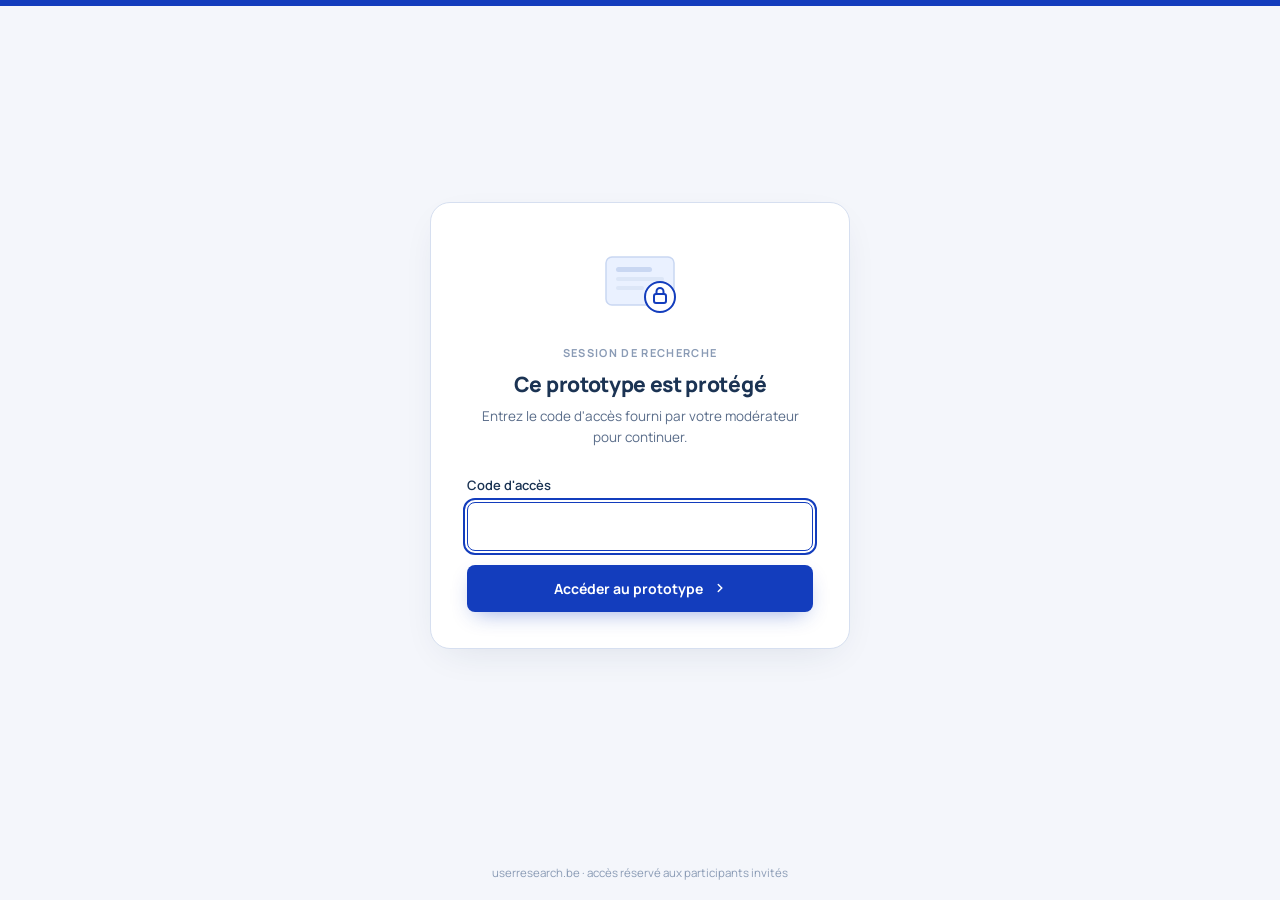
==== commit 5a1ec7b7: "Add files via upload" ====
--- a/index.html
+++ b/index.html
@@ -2,1877 +2,186 @@
 <html lang="fr">
 <head>
 <meta charset="UTF-8">
-<title>Immoweb — HypoMatch</title>
+<meta name="viewport" content="width=device-width, initial-scale=1">
+<meta name="robots" content="noindex, nofollow">
+<title>Session de recherche — Accès</title>
 <link rel="preconnect" href="https://fonts.googleapis.com">
 <link rel="preconnect" href="https://fonts.gstatic.com" crossorigin>
 <link href="https://fonts.googleapis.com/css2?family=Manrope:wght@400;500;600;700;800&display=swap" rel="stylesheet">
 <style>
-/* ═══════════════════════════════════════════════════════════════════
-   IMMOWEB DESIGN SYSTEM — extracted from landing source
-═══════════════════════════════════════════════════════════════════ */
 *, *::before, *::after { box-sizing: border-box; margin: 0; padding: 0; }
 :root {
-  /* Core palette (Immoweb) */
-  --iw-blue: #133DBD;
-  --iw-blue-700: #0F32A0;
-  --iw-blue-m: #3D5FD4;
-  --iw-blue-l: #EBF0FC;
-  --iw-blue-xl: #F6F9FE;
+  --iw-blue: #133DBD; --iw-blue-700: #0F32A0; --iw-blue-l: #EBF0FC; --iw-blue-xl: #F6F9FE;
   --iw-green: #65D78D;
-  --iw-green-l: #EDFAF3;
-  --iw-green-d: #1A6B3C;
-  --iw-coral: #FF8A6B;
   --iw-navy: #1B3353;
-  --iw-navy-2: #2A4168;
-  --iw-gray: #8A9BB5;
-  --iw-gray-d: #5A6D8A;
-  --iw-border: #D6DFF0;
-  --iw-border-l: #E6ECF5;
+  --iw-gray: #8A9BB5; --iw-gray-d: #5A6D8A;
+  --iw-border: #D6DFF0; --iw-border-l: #E6ECF5;
   --iw-surface: #F4F6FB;
-  --iw-white: #fff;
-
-  /* Accent override (tweakable) */
-  --accent: var(--iw-blue);
-  --accent-700: var(--iw-blue-700);
-  --accent-l: var(--iw-blue-l);
-  --accent-xl: var(--iw-blue-xl);
-
-  /* Type */
-  --font-sans: 'Manrope', 'Gratimo Grotesk', Arial, system-ui, sans-serif;
-  --font-serif: 'Manrope', 'Gratimo Grotesk', Arial, system-ui, sans-serif;
-
-  /* Radii */
-  --r-sm: 7px; --r-md: 10px; --r-lg: 14px; --r-xl: 20px;
+  --err: #C2410C; --err-bg: #FFF1EA;
+  --font-sans: 'Manrope', Arial, system-ui, sans-serif;
 }
-
-html, body {
-  width: 1280px; margin: 0;
+html, body { min-height: 100%; }
+body {
   font-family: var(--font-sans);
-  background: var(--iw-white);
+  background: var(--iw-surface);
   color: var(--iw-navy);
   -webkit-font-smoothing: antialiased;
-  font-feature-settings: 'ss01', 'cv11';
+  display: flex; flex-direction: column;
+  min-height: 100vh;
 }
-a { color: inherit; text-decoration: none; }
-button { font-family: inherit; cursor: pointer; border: none; background: none; color: inherit; }
-em { font-style: normal; font-weight: inherit; }
-/* Kill italic treatment site-wide */
-em, .parcours-num, .testi-quote, .trust-logo.serif, .partner.serif { font-style: normal !important; font-family: var(--font-sans) !important; }
-
-/* ═══════════════════════════════════════════════════════════════════
-   ANNOUNCE BAR + HEADER
-═══════════════════════════════════════════════════════════════════ */
-.announce {
-  background: var(--iw-navy);
-  color: rgba(255,255,255,0.82);
-  font-size: 12px;
-  padding: 8px 60px;
-  display: flex; align-items: center; justify-content: space-between;
-  letter-spacing: 0.01em;
+.topbar { height: 6px; background: var(--iw-blue); }
+.wrap {
+  flex: 1;
+  display: flex; align-items: center; justify-content: center;
+  padding: 32px 20px;
 }
-.announce strong { color: var(--iw-green); font-weight: 700; }
-.announce-right { display: flex; gap: 20px; }
-.announce-right span { display: flex; align-items: center; gap: 6px; }
-
-.hdr {
-  background: var(--iw-blue);
-  padding: 0 60px; height: 68px;
-  display: flex; align-items: center; justify-content: space-between;
-  position: relative;
+.card {
+  width: 100%; max-width: 420px;
+  background: white;
+  border: 1px solid var(--iw-border);
+  border-radius: 20px;
+  box-shadow: 0 12px 40px -16px rgba(27,51,83,0.14);
+  padding: 40px 36px 36px;
+  text-align: center;
 }
-.hdr-left { display: flex; align-items: center; gap: 40px; }
-.hdr-logo-wrap { display: flex; flex-direction: column; align-items: flex-start; gap: 4px; }
-.hdr-beta {
-  font-size: 8.5px; font-weight: 700; letter-spacing: 0.14em;
-  color: var(--iw-green);
-  background: rgba(101,215,141,0.14);
-  border: 1px solid rgba(101,215,141,0.4);
-  border-radius: 3px;
-  padding: 2px 7px;
-  text-transform: uppercase;
-  line-height: 1;
-}
-.hdr-nav { display: flex; align-items: center; gap: 26px; }
-.hdr-link {
-  font-size: 13px; color: rgba(255,255,255,0.72); font-weight: 500;
-  padding: 6px 0; position: relative; cursor: pointer;
-}
-.hdr-link.active { color: white; font-weight: 600; }
-.hdr-link.active::after {
-  content: ''; position: absolute; left: 0; right: 0; bottom: -24px;
-  height: 3px; background: var(--iw-green); border-radius: 2px 2px 0 0;
-}
-.hdr-right { display: flex; align-items: center; gap: 12px; }
-.hdr-lang { font-size: 12px; color: rgba(255,255,255,0.65); font-weight: 600; padding: 6px 10px; border-radius: 6px; cursor: pointer; }
-.hdr-lang.on { color: white; background: rgba(255,255,255,0.12); }
-.hdr-cta {
-  background: rgba(255,255,255,0.12);
-  border: 1px solid rgba(255,255,255,0.25);
-  color: white; border-radius: var(--r-sm);
-  padding: 8px 16px; font-size: 13px; font-weight: 600;
-  display: flex; align-items: center; gap: 8px;
-}
-
-/* ═══════════════════════════════════════════════════════════════════
-   HERO
-═══════════════════════════════════════════════════════════════════ */
-.hero {
-  background: var(--iw-blue);
-  padding: 56px 60px 72px;
-  position: relative; overflow: hidden;
-}
-.hero::before {
-  content: ''; position: absolute; inset: 0;
-  background:
-    radial-gradient(600px 400px at 100% 0%, rgba(101,215,141,0.10), transparent 60%),
-    radial-gradient(500px 500px at 0% 100%, rgba(255,255,255,0.06), transparent 60%);
-  pointer-events: none;
-}
-.hero-grid {
-  position: relative; display: grid;
-  grid-template-columns: 1.05fr 1fr;
-  column-gap: 48px;
-  align-items: start;
-}
-.hero-left { min-width: 0; }
-.hero-left .hero-sub { margin-bottom: 0; }
-.hero-grid > .funnel-card { align-self: start; }
-
-.hero-eyebrow { display: inline-flex; align-items: center; gap: 10px; margin-bottom: 22px; }
-.hero-badge {
-  background: rgba(101,215,141,0.18);
-  border: 1px solid rgba(101,215,141,0.38);
-  color: var(--iw-green);
-  font-size: 11px; font-weight: 700; text-transform: uppercase; letter-spacing: 0.09em;
-  padding: 5px 12px; border-radius: 20px;
-  display: flex; align-items: center; gap: 6px;
-}
-.hero-badge .dot { width: 6px; height: 6px; background: var(--iw-green); border-radius: 50%; box-shadow: 0 0 0 3px rgba(101,215,141,0.25); }
-.hero-pill {
-  font-size: 11.5px; color: rgba(255,255,255,0.75); font-weight: 500;
-  display: flex; align-items: center; gap: 6px;
-}
-
-.hero-title {
-  font-size: 58px; font-weight: 800; color: white;
-  line-height: 1.25; margin-bottom: 22px; letter-spacing: -0.025em;
-  text-wrap: balance;
-}
-.hero-title em {
-  color: var(--iw-green); font-weight: 800;
-}
-.hero-title .hero-brand { font-size: 46px; }
-.hero-sub {
-  font-size: 16px; color: rgba(255,255,255,0.78); line-height: 1.6;
-  margin-bottom: 30px; max-width: 540px;
-}
-.hero-sub-block { margin-top: 18px; }
-.hero-sub-block:first-child { margin-top: 0; }
-.hero-sub-title {
-  display: block;
-  font-size: 12.5px;
-  font-weight: 800;
-  letter-spacing: 0.1em;
-  text-transform: uppercase;
+.illus { display: flex; justify-content: center; margin-bottom: 22px; }
+.eyebrow {
+  font-size: 11px; font-weight: 700; letter-spacing: 0.12em;
+  text-transform: uppercase; color: var(--iw-gray);
   margin-bottom: 10px;
 }
-.hero-sub-title-problem { color: var(--iw-coral); }
-.hero-sub-title-solution { color: var(--iw-green); }
-.hero-sub-lead { color: #fff; font-weight: 700; margin-bottom: 8px; }
-.hero-sub-list {
-  list-style: none; padding: 0; margin: 0;
-  display: flex; flex-direction: column; gap: 7px;
+h1 {
+  font-size: 21px; font-weight: 800; letter-spacing: -0.015em;
+  margin-bottom: 8px;
 }
-.hero-sub-list li {
-  position: relative; padding-left: 18px;
-  font-weight: 600; line-height: 1.5;
+.sub {
+  font-size: 13.5px; color: var(--iw-gray-d); line-height: 1.55;
+  margin-bottom: 28px;
 }
-.hero-sub-list li::before {
-  content: '•'; position: absolute; left: 0;
-  font-weight: 800; line-height: 1.5;
+.field { text-align: left; margin-bottom: 14px; }
+.field label {
+  display: block;
+  font-size: 13px; font-weight: 600; color: var(--iw-navy);
+  margin-bottom: 8px;
 }
-.hero-sub-list-problem li { color: #fff; }
-.hero-sub-list-problem li::before { color: var(--iw-coral); }
-.hero-sub-list-solution li { color: #fff; }
-.hero-sub-list-solution li::before { color: var(--iw-green); }
-
-/* Problème → Solution schema */
-.ps-schema { display: flex; flex-direction: column; align-items: stretch; gap: 0; max-width: 540px; }
-.ps-card {
-  border-radius: 14px;
-  padding: 15px 17px;
-  border: 1px solid rgba(255,255,255,0.10);
-  background: rgba(255,255,255,0.03);
+.field input {
+  width: 100%;
+  padding: 13px 14px;
+  font-family: inherit; font-size: 15px; font-weight: 600;
+  color: var(--iw-navy);
+  background: var(--iw-surface);
+  border: 1px solid var(--iw-border);
+  border-radius: 8px;
+  outline: none;
+  transition: border-color 0.15s, background 0.15s;
 }
-.ps-card-problem { background: rgba(255,138,107,0.09); border-color: rgba(255,138,107,0.32); }
-.ps-card-solution { background: rgba(101,215,141,0.11); border-color: rgba(101,215,141,0.34); }
-.ps-card .hero-sub-title { margin-bottom: 9px; }
-.ps-card .hero-sub-block { margin-top: 0; }
-.ps-arrow {
-  display: flex; align-items: center; justify-content: center;
-  height: 30px; color: rgba(255,255,255,0.38);
+.field input:focus { border-color: var(--iw-blue); background: white; }
+.field input.invalid { border-color: var(--err); background: var(--err-bg); }
+.error {
+  display: none;
+  font-size: 12.5px; font-weight: 600; color: var(--err);
+  text-align: left;
+  margin: -4px 0 14px;
 }
-.ps-arrow svg { width: 22px; height: 22px; }
-
-.hero-metrics { display: flex; gap: 36px; margin-top: 34px; padding-top: 28px; border-top: 1px solid rgba(255,255,255,0.12); }
-.hero-metric-val { font-size: 28px; font-weight: 800; color: white; line-height: 1; letter-spacing: -0.02em; font-feature-settings: 'tnum'; }
-.hero-metric-val em { color: var(--iw-green); font-weight: 800; }
-.hero-metric-lbl { font-size: 11.5px; color: rgba(255,255,255,0.55); margin-top: 6px; font-weight: 500; letter-spacing: 0.02em; }
-
-/* Hero right — funnel card */
-.funnel-card {
-  background: var(--iw-white);
-  border-radius: var(--r-lg);
-  padding: 28px 28px 24px;
-  box-shadow: 0 24px 60px -20px rgba(11,28,68,0.45), 0 2px 0 rgba(255,255,255,0.05) inset;
-  position: relative;
-}
-.funnel-head { display: flex; align-items: center; justify-content: space-between; margin-bottom: 4px; }
-.funnel-tag {
-  font-size: 10.5px; font-weight: 700; text-transform: uppercase; letter-spacing: 0.09em;
-  color: var(--accent);
-  display: flex; align-items: center; gap: 6px;
-}
-.funnel-tag .dot { width: 6px; height: 6px; border-radius: 50%; background: var(--iw-green); }
-.funnel-time { font-size: 11px; color: var(--iw-gray); font-weight: 500; }
-
-.funnel-title {
-  font-size: 22px; font-weight: 700; color: var(--iw-navy);
-  line-height: 1.2; margin: 10px 0 20px; letter-spacing: -0.015em;
-}
-.funnel-title em { color: var(--accent); font-weight: 700; }
-
-.steps { display: flex; flex-direction: column; gap: 2px; margin-bottom: 20px; position: relative; }
-.steps::before { content: ''; position: absolute; left: 15px; top: 14px; bottom: 14px; width: 1.5px; background: var(--iw-border); }
-.step {
-  display: grid; grid-template-columns: 30px 1fr auto; gap: 14px;
-  padding: 10px 0; align-items: center; position: relative;
-}
-.step-num {
-  width: 30px; height: 30px; border-radius: 50%;
-  background: var(--iw-surface); border: 1.5px solid var(--iw-border);
-  color: var(--iw-gray);
-  display: flex; align-items: center; justify-content: center;
-  font-size: 12px; font-weight: 700;
-  font-feature-settings: 'tnum';
-  position: relative; z-index: 1;
-}
-.step.done .step-num { background: var(--iw-green); border-color: var(--iw-green); color: white; }
-.step.active .step-num { background: var(--accent); border-color: var(--accent); color: white; box-shadow: 0 0 0 4px rgba(19,61,189,0.12); }
-.step-body-title { font-size: 13.5px; font-weight: 700; color: var(--iw-navy); }
-.step-body-sub { font-size: 11.5px; color: var(--iw-gray); margin-top: 1px; }
-.step.done .step-body-title { color: var(--iw-green-d); }
-.step-meta { font-size: 10.5px; color: var(--iw-gray); font-weight: 600; text-transform: uppercase; letter-spacing: 0.05em; }
-
-.funnel-cta {
-  width: 100%; background: var(--accent); color: white;
-  border-radius: var(--r-md); padding: 14px 18px;
-  font-size: 14px; font-weight: 700;
+.error.show { display: block; }
+button {
+  width: 100%;
   display: flex; align-items: center; justify-content: center; gap: 10px;
+  padding: 14px;
+  font-family: inherit; font-size: 14px; font-weight: 700;
+  color: white; background: var(--iw-blue);
+  border: none; border-radius: 8px; cursor: pointer;
+  box-shadow: 0 8px 22px -8px rgba(19,61,189,0.45);
   transition: background 0.15s;
 }
-.funnel-cta:hover { background: var(--accent-700); }
-.funnel-cta .arrow { display: flex; align-items: center; gap: 8px; }
-.funnel-foot {
-  display: flex; align-items: center; justify-content: center; gap: 14px;
-  margin-top: 14px; font-size: 11px; color: var(--iw-gray);
+button:hover { background: var(--iw-blue-700); }
+button:disabled { opacity: 0.6; cursor: wait; }
+.foot {
+  padding: 20px;
+  text-align: center;
+  font-size: 11.5px; color: var(--iw-gray);
 }
-.funnel-foot span { display: flex; align-items: center; gap: 5px; }
-.funnel-foot-link { color: var(--accent); font-weight: 600; text-decoration: none; cursor: pointer; }
-.funnel-foot-link:hover { text-decoration: underline; }
-
-/* ───── itsme popover (anchored above the funnel CTA) ───── */
-.itsme-pop-wrap { position: relative; }
-.itsme-pop {
-  position: absolute;
-  left: 0; right: 0;
-  bottom: calc(100% + 12px);
-  background: var(--iw-white);
-  border: 1px solid var(--iw-border);
-  border-radius: var(--r-lg);
-  box-shadow: 0 18px 44px -12px rgba(11,28,68,0.28), 0 6px 14px -8px rgba(11,28,68,0.16);
-  padding: 16px 18px 14px;
-  opacity: 0; visibility: hidden;
-  transform: translateY(6px);
-  transition: opacity 0.16s ease, transform 0.16s ease, visibility 0.16s;
-  z-index: 30;
-}
-.itsme-pop.open { opacity: 1; visibility: visible; transform: translateY(0); }
-.itsme-pop::after {
-  content: ''; position: absolute;
-  bottom: -7px; left: 50%; transform: translateX(-50%) rotate(45deg);
-  width: 12px; height: 12px;
-  background: var(--iw-white);
-  border-right: 1px solid var(--iw-border);
-  border-bottom: 1px solid var(--iw-border);
-}
-.itsme-pop-head {
-  display: flex; align-items: center; justify-content: space-between;
-  margin-bottom: 8px;
-}
-.itsme-pop-title {
-  font-size: 13px; font-weight: 700; color: var(--iw-navy);
-  display: flex; align-items: center; gap: 7px;
-  letter-spacing: -0.005em;
-}
-.itsme-pop-title svg { color: var(--iw-green-d); flex-shrink: 0; }
-.itsme-pop-close {
-  width: 24px; height: 24px; border-radius: 50%;
-  display: flex; align-items: center; justify-content: center;
-  color: var(--iw-gray); cursor: pointer;
-  transition: background 0.12s, color 0.12s;
-}
-.itsme-pop-close:hover { background: var(--iw-surface); color: var(--iw-navy); }
-.itsme-pop-lead {
-  font-size: 11.5px; color: var(--iw-gray-d); line-height: 1.5;
-  margin-bottom: 12px;
-}
-.itsme-pop-list {
-  display: flex; flex-direction: column; gap: 8px;
-  margin-bottom: 14px; padding: 11px 12px;
-  background: var(--iw-blue-xl); border-radius: var(--r-md);
-  border: 1px solid var(--iw-border-l);
-}
-.itsme-pop-list-item {
-  display: grid; grid-template-columns: 18px 1fr; gap: 10px; align-items: start;
-  font-size: 11.5px; color: var(--iw-navy); line-height: 1.4;
-}
-.itsme-pop-list-num {
-  width: 18px; height: 18px; border-radius: 50%;
-  background: var(--accent); color: white;
-  display: flex; align-items: center; justify-content: center;
-  font-size: 10px; font-weight: 700; font-feature-settings: 'tnum';
-  margin-top: 1px;
-}
-.itsme-btn {
-  width: 100%; background: #FF4612; color: white;
-  border-radius: var(--r-md); padding: 11px 14px;
-  font-size: 13.5px; font-weight: 700;
-  display: flex; align-items: center; justify-content: center; gap: 10px;
-  transition: background 0.15s, transform 0.05s;
-}
-.itsme-btn:hover { background: #E63D0F; }
-.itsme-btn:active { transform: translateY(1px); }
-.itsme-btn-logo {
-  width: 26px; height: 26px; border-radius: 6px;
-  background: white;
-  display: flex; align-items: center; justify-content: center;
-  flex-shrink: 0;
-  padding: 3px;
-}
-.itsme-btn-logo img { width: 100%; height: 100%; display: block; object-fit: contain; }
-.itsme-pop-foot {
-  margin-top: 10px; text-align: center;
-  font-size: 10.5px; color: var(--iw-gray);
-}
-.itsme-pop-foot a { color: var(--accent); font-weight: 600; }
-.itsme-pop-foot a:hover { text-decoration: underline; }
-
-/* ═══════════════════════════════════════════════════════════════════
-   TRUST STRIP
-═══════════════════════════════════════════════════════════════════ */
-.trust {
-  background: var(--iw-surface);
-  border-bottom: 1px solid var(--iw-border);
-  padding: 22px 60px;
-  display: flex; align-items: center; justify-content: space-between;
-  gap: 40px;
-}
-.trust { padding: 24px 60px; }
-.trust-label { font-size: 11px; font-weight: 700; color: var(--iw-gray); text-transform: uppercase; letter-spacing: 0.09em; white-space: nowrap; align-self: center; }
-.trust-logos { display: flex; align-items: center; gap: 36px; flex: 1; justify-content: center; }
-.trust-logo { font-size: 15px; font-weight: 700; color: var(--iw-navy-2); letter-spacing: -0.01em; font-feature-settings: 'ss01'; opacity: 0.72; }
-.trust-logo.serif { font-weight: 700; font-size: 15px; letter-spacing: -0.01em; }
-.trust-logo.alt { font-weight: 800; letter-spacing: 0.08em; text-transform: uppercase; font-size: 12px; }
-.trust-logo.more { font-weight: 500; font-style: italic; color: var(--iw-gray); opacity: 1; align-self: center; }
-.trust-logo.has-img {
-  padding: 0; opacity: 1;
-  display: flex; flex-direction: column; align-items: center; gap: 8px;
-  min-width: 88px;
-}
-.trust-logo.has-img img {
-  display: block;
-  max-height: 28px; max-width: 110px; width: auto; height: auto;
-  object-fit: contain;
-}
-.trust-logo.has-img .trust-logo-name {
-  font-size: 10.5px; font-weight: 600; color: var(--iw-gray-d);
-  letter-spacing: 0.02em; text-align: center; line-height: 1.2;
-  white-space: nowrap;
-}
-.trust-logo.has-img.tile img { max-height: 32px; border-radius: 4px; }
-
-/* ═══════════════════════════════════════════════════════════════════
-   BENEFITS
-═══════════════════════════════════════════════════════════════════ */
-.section { padding: 56px 60px; }
-.section.alt { background: var(--iw-surface); }
-
-.sec-head { display: grid; grid-template-columns: 1fr auto; gap: 40px; align-items: end; margin-bottom: 48px; }
-.sec-eyebrow {
-  font-size: 11.5px; font-weight: 700; text-transform: uppercase; letter-spacing: 0.11em;
-  color: var(--accent); margin-bottom: 14px;
-  display: inline-flex; align-items: center; gap: 10px;
-}
-.sec-eyebrow::before { content: ''; width: 24px; height: 1.5px; background: var(--accent); display: block; }
-.sec-title { font-size: 44px; font-weight: 700; color: var(--iw-navy); line-height: 1.08; letter-spacing: -0.022em; max-width: 720px; text-wrap: balance; }
-.sec-title em { color: var(--accent); font-weight: 700; }
-.sec-sub { font-size: 15px; color: var(--iw-gray-d); line-height: 1.6; max-width: 380px; }
-
-.benefits-grid {
-  display: grid; grid-template-columns: repeat(4, 1fr); gap: 0;
-  border: 1px solid var(--iw-border);
-  border-radius: var(--r-lg);
-  overflow: hidden;
-  background: var(--iw-white);
-}
-.benefit {
-  padding: 32px 28px;
-  border-right: 1px solid var(--iw-border);
-  display: flex; flex-direction: column; gap: 14px;
-  position: relative;
-}
-.benefit:last-child { border-right: none; }
-.benefit-num { font-size: 11px; color: var(--iw-gray); font-weight: 700; font-feature-settings: 'tnum'; letter-spacing: 0.05em; }
-.benefit-icon {
-  width: 48px; height: 48px; border-radius: var(--r-md);
-  background: var(--accent-l); color: var(--accent);
-  display: flex; align-items: center; justify-content: center;
-  margin-bottom: 4px;
-}
-.benefit-title { font-size: 17px; font-weight: 700; color: var(--iw-navy); letter-spacing: -0.01em; }
-.benefit-body { font-size: 13px; color: var(--iw-gray-d); line-height: 1.6; }
-.benefit-link { margin-top: auto; padding-top: 14px; font-size: 12px; font-weight: 700; color: var(--accent); display: flex; align-items: center; gap: 6px; }
-
-/* ═══════════════════════════════════════════════════════════════════
-   SIMULATION PREVIEW — INTERACTIVE
-═══════════════════════════════════════════════════════════════════ */
-.preview-wrapper {
-  background: var(--iw-white);
-  border: 1px solid var(--iw-border);
-  border-radius: var(--r-xl);
-  overflow: hidden;
-  box-shadow: 0 30px 70px -30px rgba(11,28,68,0.25);
-}
-.mock-browser {
-  background: #F1F4F9; border-bottom: 1px solid var(--iw-border);
-  padding: 10px 16px; display: flex; align-items: center; gap: 12px;
-}
-.mock-dots { display: flex; gap: 6px; }
-.mock-dot { width: 11px; height: 11px; border-radius: 50%; }
-.mock-dot.r { background: #FC635D; } .mock-dot.y { background: #FDBC40; } .mock-dot.g { background: #34C749; }
-.mock-url {
-  background: white; border: 1px solid var(--iw-border); border-radius: 6px;
-  padding: 5px 14px; font-size: 11.5px; color: var(--iw-gray);
-  flex: 1; display: flex; align-items: center; gap: 8px;
-  font-feature-settings: 'tnum';
-}
-.mock-url .lock { color: var(--iw-green-d); }
-.mock-tabs { display: flex; gap: 3px; font-size: 11px; color: var(--iw-gray); }
-.mock-tabs span { padding: 3px 8px; border-radius: 5px; }
-.mock-tabs span.on { background: white; color: var(--iw-navy); font-weight: 600; }
-
-/* Flow header (mini stepper inside preview) */
-.flow-head {
-  padding: 16px 24px; border-bottom: 1px solid var(--iw-border);
-  display: flex; align-items: center; justify-content: space-between;
-  background: var(--iw-white);
-}
-.flow-steps { display: flex; align-items: center; gap: 0; }
-.flow-step {
-  display: flex; align-items: center; gap: 8px;
-  font-size: 12px; color: var(--iw-gray); font-weight: 500;
-  padding: 4px 14px 4px 0;
-}
-.flow-step-num {
-  width: 20px; height: 20px; border-radius: 50%;
-  border: 1.5px solid var(--iw-border); background: white;
-  display: flex; align-items: center; justify-content: center;
-  font-size: 10.5px; font-weight: 700;
-}
-.flow-step.active { color: var(--accent); font-weight: 700; }
-.flow-step.active .flow-step-num { background: var(--accent); border-color: var(--accent); color: white; }
-.flow-step.done { color: var(--iw-green-d); font-weight: 600; }
-.flow-step.done .flow-step-num { background: var(--iw-green); border-color: var(--iw-green); color: white; }
-.flow-step-sep { width: 28px; height: 1.5px; background: var(--iw-border); margin: 0 4px; }
-.flow-step-sep.done { background: var(--iw-green); }
-.flow-save { font-size: 11.5px; color: var(--iw-gray); display: flex; align-items: center; gap: 6px; }
-.flow-save .dot-anim { width: 6px; height: 6px; border-radius: 50%; background: var(--iw-green); animation: pulse 1.6s ease-in-out infinite; }
-@keyframes pulse { 0%, 100% { opacity: 1; } 50% { opacity: 0.3; } }
-
-/* Flow bodies */
-.flow-body { min-height: 460px; position: relative; }
-.flow-panel { display: none; padding: 28px 32px; }
-.flow-panel.on { display: block; animation: fadeIn 0.3s ease-out; }
-@keyframes fadeIn { from { opacity: 0; transform: translateY(4px); } to { opacity: 1; transform: none; } }
-
-.flow-panel h3 { font-size: 20px; font-weight: 700; color: var(--iw-navy); margin-bottom: 4px; letter-spacing: -0.015em; }
-.flow-panel h3 em { color: var(--accent); font-weight: 700; }
-.flow-panel .p-sub { font-size: 13px; color: var(--iw-gray-d); margin-bottom: 22px; }
-
-/* Project panel (step 1) */
-.proj-grid { display: grid; grid-template-columns: 1fr 1fr; gap: 16px; margin-bottom: 20px; }
-.field { display: flex; flex-direction: column; gap: 7px; }
-.field-lbl { font-size: 11.5px; font-weight: 600; color: var(--iw-navy); }
-.field-hint { font-size: 11px; color: var(--iw-gray); }
-.input {
-  display: flex; align-items: center; border: 1.5px solid var(--iw-border);
-  border-radius: var(--r-sm); background: white; transition: border-color 0.15s, box-shadow 0.15s;
-}
-.input:focus-within { border-color: var(--accent); box-shadow: 0 0 0 3px var(--accent-l); }
-.input input, .input select {
-  flex: 1; border: none; background: none; outline: none;
-  padding: 10px 14px; font-size: 14px; font-weight: 600; color: var(--iw-navy);
-  font-family: inherit; font-feature-settings: 'tnum';
-}
-.input select { appearance: none; padding-right: 34px; background-image: url("data:image/svg+xml;utf8,<svg xmlns='http://www.w3.org/2000/svg' width='12' height='12' viewBox='0 0 24 24' fill='none' stroke='%238A9BB5' stroke-width='2.5' stroke-linecap='round'><polyline points='6 9 12 15 18 9'/></svg>"); background-repeat: no-repeat; background-position: right 12px center; }
-.input .unit { padding: 10px 14px; font-size: 13px; color: var(--iw-gray); background: var(--iw-surface); border-left: 1px solid var(--iw-border); font-weight: 600; }
-.radio-group { display: grid; grid-template-columns: repeat(3, 1fr); gap: 8px; }
-.radio {
-  border: 1.5px solid var(--iw-border); border-radius: var(--r-sm);
-  padding: 12px; text-align: center; cursor: pointer;
-  font-size: 12.5px; font-weight: 600; color: var(--iw-navy);
-  background: white; transition: all 0.15s;
-}
-.radio:hover { border-color: var(--iw-gray); }
-.radio.on { border-color: var(--accent); background: var(--accent-l); color: var(--accent); box-shadow: 0 0 0 3px rgba(19,61,189,0.08); }
-.radio-icon { display: block; font-size: 18px; margin-bottom: 4px; }
-
-.slider-group { margin-top: 4px; }
-.slider-head { display: flex; justify-content: space-between; align-items: baseline; margin-bottom: 10px; }
-.slider-lbl { font-size: 11.5px; color: var(--iw-navy); font-weight: 600; }
-.slider-val { font-size: 17px; font-weight: 800; color: var(--accent); font-feature-settings: 'tnum'; letter-spacing: -0.01em; }
-.slider-track {
-  position: relative; height: 6px; background: var(--iw-border); border-radius: 3px;
-}
-.slider-fill { position: absolute; left: 0; top: 0; bottom: 0; background: var(--accent); border-radius: 3px; }
-.slider-thumb { position: absolute; top: 50%; width: 20px; height: 20px; border-radius: 50%; background: white; border: 3px solid var(--accent); transform: translate(-50%, -50%); box-shadow: 0 2px 8px rgba(19,61,189,0.25); cursor: grab; }
-.slider-thumb:active { cursor: grabbing; }
-.slider-marks { display: flex; justify-content: space-between; margin-top: 8px; font-size: 10.5px; color: var(--iw-gray); font-feature-settings: 'tnum'; }
-
-/* Flow footer */
-.flow-foot {
-  padding: 16px 32px; border-top: 1px solid var(--iw-border);
-  display: flex; align-items: center; justify-content: space-between;
-  background: var(--iw-surface);
-}
-.flow-back { font-size: 13px; color: var(--iw-gray-d); font-weight: 600; display: flex; align-items: center; gap: 6px; padding: 8px 14px; border-radius: var(--r-sm); }
-.flow-back:hover { color: var(--iw-navy); background: rgba(0,0,0,0.03); }
-.flow-next {
-  background: var(--accent); color: white;
-  padding: 11px 22px; border-radius: var(--r-sm);
-  font-size: 13px; font-weight: 700;
-  display: flex; align-items: center; gap: 8px;
-  transition: background 0.15s;
-}
-.flow-next:hover { background: var(--accent-700); }
-.flow-next:disabled { background: var(--iw-gray); cursor: not-allowed; opacity: 0.6; }
-
-/* Embedded page iframe (step 1 loads real Mon Projet.html) */
-.embed-frame {
-  display: block;
-  width: 100%;
-  height: 540px;
-  border: 0;
-  background: var(--iw-surface);
-}
-
-/* Step 2 — Info */
-.info-grid { display: grid; grid-template-columns: 1fr 1fr; gap: 16px; }
-.col-span-2 { grid-column: span 2; }
-
-/* Step 3 — Results */
-.res-layout { display: grid; grid-template-columns: 260px 1fr; gap: 0; min-height: 420px; }
-.res-side {
-  background: var(--iw-surface); border-right: 1px solid var(--iw-border);
-  padding: 22px 22px;
-}
-.res-side-title { font-size: 13px; font-weight: 700; color: var(--iw-navy); margin-bottom: 4px; }
-.res-side-sub { font-size: 11.5px; color: var(--iw-gray); margin-bottom: 18px; }
-.res-param { margin-bottom: 18px; }
-.res-divider { height: 1px; background: var(--iw-border); margin: 14px 0; }
-.res-sum-row { display: flex; justify-content: space-between; font-size: 11.5px; padding: 4px 0; }
-.res-sum-row .l { color: var(--iw-gray-d); }
-.res-sum-row .v { font-weight: 600; color: var(--iw-navy); font-feature-settings: 'tnum'; }
-.res-sum-row .v.a { color: var(--accent); }
-.res-sum-total {
-  display: flex; justify-content: space-between;
-  padding: 12px 0 0; border-top: 1.5px solid var(--iw-border); margin-top: 8px;
-}
-.res-sum-total .l { font-weight: 700; color: var(--iw-navy); font-size: 12px; }
-.res-sum-total .v { font-weight: 800; color: var(--accent); font-size: 14px; font-feature-settings: 'tnum'; }
-
-.res-main { padding: 22px 26px; }
-.res-head { display: flex; justify-content: space-between; align-items: center; margin-bottom: 16px; }
-.res-head-l { display: flex; align-items: center; gap: 10px; font-size: 14px; font-weight: 700; color: var(--iw-navy); }
-.res-count { font-size: 11.5px; font-weight: 500; color: var(--iw-gray); padding: 3px 8px; background: var(--iw-surface); border-radius: 10px; }
-.res-sort { font-size: 12px; color: var(--iw-navy); font-weight: 600; border: 1px solid var(--iw-border); border-radius: 6px; padding: 6px 10px; display: flex; align-items: center; gap: 6px; background: white; cursor: pointer; }
-
-.offer {
-  background: white; border: 1px solid var(--iw-border); border-radius: var(--r-md);
-  padding: 14px 18px; margin-bottom: 8px;
-  display: grid; grid-template-columns: auto 1fr auto; gap: 16px; align-items: center;
-  cursor: pointer; transition: border-color 0.15s, box-shadow 0.15s;
-}
-.offer:hover { border-color: var(--accent); }
-.offer.best { border: 2px solid var(--accent); padding: 13px 17px; }
-.offer-rate { font-size: 22px; font-weight: 800; color: var(--iw-navy); font-feature-settings: 'tnum'; letter-spacing: -0.02em; }
-.offer.best .offer-rate { color: var(--accent); font-size: 26px; }
-.offer-rate small { font-size: 12px; font-weight: 700; color: var(--iw-gray); margin-left: 2px; }
-.offer-mid .bank { font-size: 13px; font-weight: 700; color: var(--iw-navy); }
-.offer-mid .meta { font-size: 11.5px; color: var(--iw-gray); margin-top: 2px; }
-.offer-mid .monthly { font-size: 12.5px; color: var(--iw-navy); margin-top: 3px; }
-.offer-mid .monthly strong { font-weight: 700; font-feature-settings: 'tnum'; }
-.offer-badges { display: flex; flex-direction: column; align-items: flex-end; gap: 4px; }
-.offer-badge { font-size: 10px; font-weight: 700; padding: 3px 8px; border-radius: 4px; text-transform: uppercase; letter-spacing: 0.04em; }
-.offer-badge.best { background: var(--iw-green); color: white; }
-.offer-badge.var { background: var(--accent-l); color: var(--accent); }
-.offer-badge.fix { background: var(--iw-green-l); color: var(--iw-green-d); }
-
-.offer-detail {
-  background: var(--iw-surface); border: 2px solid var(--accent); border-top: none;
-  border-radius: 0 0 var(--r-md) var(--r-md);
-  padding: 16px 18px; margin-top: -10px; margin-bottom: 8px;
-}
-.detail-grid { display: grid; grid-template-columns: repeat(4, 1fr); gap: 18px; margin-bottom: 14px; }
-.detail-col .lbl { font-size: 10.5px; color: var(--iw-gray); font-weight: 600; text-transform: uppercase; letter-spacing: 0.06em; margin-bottom: 3px; }
-.detail-col .val { font-size: 17px; font-weight: 800; color: var(--iw-navy); font-feature-settings: 'tnum'; letter-spacing: -0.015em; }
-.detail-bar {
-  display: flex; align-items: center; gap: 10px;
-  padding-top: 14px; border-top: 1px solid var(--iw-border);
-}
-.detail-cta {
-  flex: 1; background: var(--accent); color: white;
-  border-radius: var(--r-sm); padding: 11px 18px;
-  font-size: 13px; font-weight: 700;
-  display: flex; align-items: center; justify-content: center; gap: 8px;
-}
-.detail-save {
-  border: 1px solid var(--iw-border); background: white;
-  border-radius: var(--r-sm); padding: 10px 14px;
-  font-size: 12px; color: var(--iw-navy-2); font-weight: 600;
-  display: flex; align-items: center; gap: 6px;
-}
-
-/* Step 4 — Conseil */
-.success-panel { text-align: center; padding: 40px 40px 30px; }
-.success-icon {
-  width: 64px; height: 64px; border-radius: 50%;
-  background: var(--iw-green-l); color: var(--iw-green-d);
-  display: flex; align-items: center; justify-content: center;
-  margin: 0 auto 18px;
-}
-.success-title { font-size: 26px; font-weight: 700; color: var(--iw-navy); letter-spacing: -0.02em; margin-bottom: 8px; }
-.success-title em { color: var(--accent); font-weight: 700; }
-.success-sub { font-size: 14px; color: var(--iw-gray-d); max-width: 440px; margin: 0 auto 26px; line-height: 1.55; }
-.broker-card {
-  background: linear-gradient(135deg, var(--iw-navy), var(--iw-navy-2));
-  border-radius: var(--r-lg); padding: 20px 24px;
-  display: flex; align-items: center; gap: 16px;
-  max-width: 480px; margin: 0 auto 20px;
-  text-align: left; color: white;
-}
-.broker-avatar {
-  width: 56px; height: 56px; border-radius: 50%;
-  background: var(--iw-green); color: var(--iw-navy);
-  display: flex; align-items: center; justify-content: center;
-  font-size: 18px; font-weight: 800;
-  flex-shrink: 0;
-}
-.broker-info { flex: 1; }
-.broker-name { font-size: 15px; font-weight: 700; }
-.broker-role { font-size: 12px; color: rgba(255,255,255,0.68); margin-top: 2px; }
-.broker-stats { display: flex; gap: 14px; font-size: 11px; color: rgba(255,255,255,0.85); margin-top: 8px; }
-.broker-stats span { display: flex; align-items: center; gap: 4px; }
-.broker-cta {
-  background: var(--iw-green); color: var(--iw-navy);
-  padding: 9px 16px; border-radius: var(--r-sm);
-  font-size: 12.5px; font-weight: 700;
-  display: flex; align-items: center; gap: 6px;
-}
-
-/* Floating preview CTA */
-.preview-cta {
-  background: var(--iw-navy); padding: 20px 32px;
-  display: flex; align-items: center; justify-content: space-between;
-}
-.preview-cta-text { color: white; font-size: 15px; font-weight: 700; letter-spacing: -0.01em; }
-.preview-cta-sub { font-size: 12.5px; color: rgba(255,255,255,0.65); margin-top: 3px; }
-.preview-cta-btn {
-  background: var(--iw-green); color: var(--iw-navy);
-  padding: 12px 22px; border-radius: var(--r-sm);
-  font-size: 13px; font-weight: 700;
-  display: flex; align-items: center; gap: 8px;
-  white-space: nowrap;
-}
-
-/* ═══════════════════════════════════════════════════════════════════
-   PARCOURS / TIMELINE
-═══════════════════════════════════════════════════════════════════ */
-.parcours-row {
-  display: grid; grid-template-columns: repeat(4, 1fr); gap: 0;
-  border-top: 1px solid var(--iw-border);
-  border-bottom: 1px solid var(--iw-border);
-}
-.parcours-step {
-  padding: 32px 28px; border-right: 1px solid var(--iw-border);
-  position: relative;
-}
-.parcours-step:last-child { border-right: none; }
-.parcours-num {
-  width: 34px; height: 34px; border-radius: 50%;
-  background: var(--accent); border: 1.5px solid var(--accent);
-  color: white;
-  display: flex; align-items: center; justify-content: center;
-  font-size: 13px; font-weight: 800; font-feature-settings: 'tnum';
-  margin-bottom: 14px;
-}
-.parcours-step:last-child .parcours-num { background: var(--iw-green); border-color: var(--iw-green); }
-.parcours-tag { font-size: 11px; font-weight: 700; text-transform: uppercase; letter-spacing: 0.09em; color: var(--iw-gray); margin: 12px 0 8px; }
-.parcours-title { font-size: 17px; font-weight: 700; color: var(--iw-navy); letter-spacing: -0.01em; margin-bottom: 6px; }
-.parcours-body { font-size: 13px; color: var(--iw-gray-d); line-height: 1.55; }
-.parcours-dot {
-  position: absolute; top: 46px; right: -5px; width: 10px; height: 10px;
-  background: var(--accent); border-radius: 50%; border: 2px solid white; z-index: 2;
-}
-.parcours-arrow {
-  position: absolute; right: -12px; top: 42px;
-  width: 24px; height: 24px; border-radius: 50%;
-  background: white; border: 1px solid var(--iw-border);
-  color: var(--iw-gray);
-  display: flex; align-items: center; justify-content: center;
-  z-index: 2;
-}
-.parcours-step:last-child .parcours-arrow { display: none; }
-.parcours-step:last-child .parcours-dot { display: none; }
-
-/* ═══════════════════════════════════════════════════════════════════
-   STATS BAND
-═══════════════════════════════════════════════════════════════════ */
-.stats-band {
-  background: var(--iw-navy); color: white;
-  padding: 60px 60px;
-  display: grid; grid-template-columns: 1.2fr 1fr 1fr 1fr; gap: 40px;
-  align-items: center;
-  position: relative; overflow: hidden;
-}
-.stats-band::before {
-  content: ''; position: absolute; right: -100px; top: -100px;
-  width: 400px; height: 400px; border-radius: 50%;
-  background: radial-gradient(circle, rgba(101,215,141,0.15), transparent 60%);
-}
-.stats-band-head { position: relative; }
-.stats-band-kicker { font-size: 11px; font-weight: 700; color: var(--iw-green); text-transform: uppercase; letter-spacing: 0.1em; margin-bottom: 10px; }
-.stats-band-title { font-size: 30px; font-weight: 700; line-height: 1.15; letter-spacing: -0.02em; text-wrap: balance; }
-.stats-band-title em { color: var(--iw-green); font-weight: 700; }
-.stat-val { font-size: 42px; font-weight: 800; line-height: 1; letter-spacing: -0.025em; font-feature-settings: 'tnum'; }
-.stat-val em { color: var(--iw-green); font-weight: 800; }
-.stat-lbl { font-size: 12px; color: rgba(255,255,255,0.65); margin-top: 8px; }
-
-/* ═══════════════════════════════════════════════════════════════════
-   TESTIMONIAL
-═══════════════════════════════════════════════════════════════════ */
-.testi-wrap {
-  background: var(--iw-white); border: 1px solid var(--iw-border);
-  border-radius: var(--r-xl); padding: 48px 52px;
-  display: grid; grid-template-columns: 1fr 280px; gap: 48px; align-items: center;
-  position: relative; overflow: hidden;
-}
-.testi-wrap::before {
-  content: '\201C'; position: absolute; top: -30px; left: 30px;
-  font-family: var(--font-sans); font-weight: 800; font-size: 220px; color: var(--accent-l); line-height: 1;
-}
-.testi-quote { font-family: var(--font-sans); font-weight: 600; font-size: 26px; color: var(--iw-navy); line-height: 1.35; position: relative; z-index: 1; letter-spacing: -0.01em; text-wrap: pretty; }
-.testi-meta { display: flex; align-items: center; gap: 14px; margin-top: 24px; }
-.testi-avatar {
-  width: 48px; height: 48px; border-radius: 50%;
-  background: var(--accent); color: white;
-  display: flex; align-items: center; justify-content: center;
-  font-size: 15px; font-weight: 800;
-}
-.testi-name { font-size: 14px; font-weight: 700; color: var(--iw-navy); }
-.testi-sub { font-size: 12px; color: var(--iw-gray); margin-top: 2px; }
-.testi-side { border-left: 1px solid var(--iw-border); padding-left: 40px; }
-.testi-stat { margin-bottom: 20px; }
-.testi-stat:last-child { margin-bottom: 0; }
-.testi-stat-val { font-size: 24px; font-weight: 800; color: var(--accent); font-feature-settings: 'tnum'; letter-spacing: -0.02em; }
-.testi-stat-lbl { font-size: 12px; color: var(--iw-gray-d); margin-top: 2px; }
-
-/* ═══════════════════════════════════════════════════════════════════
-   FAQ
-═══════════════════════════════════════════════════════════════════ */
-.faq-list { display: flex; flex-direction: column; gap: 0; border-top: 1px solid var(--iw-border); }
-.faq-item { border-bottom: 1px solid var(--iw-border); }
-.faq-q {
-  width: 100%; text-align: left;
-  padding: 22px 0; display: flex; justify-content: space-between; align-items: center; gap: 24px;
-  font-size: 17px; font-weight: 600; color: var(--iw-navy); letter-spacing: -0.01em;
-}
-.faq-icon {
-  width: 28px; height: 28px; border-radius: 50%;
-  border: 1.5px solid var(--iw-border); color: var(--accent);
-  display: flex; align-items: center; justify-content: center;
-  font-size: 18px; font-weight: 400; flex-shrink: 0;
-  transition: transform 0.2s;
-}
-.faq-item.open .faq-icon { transform: rotate(45deg); border-color: var(--accent); background: var(--accent-l); }
-.faq-a {
-  max-height: 0; overflow: hidden;
-  font-size: 14px; color: var(--iw-gray-d); line-height: 1.65;
-  transition: max-height 0.35s ease, padding 0.35s ease;
-}
-.faq-item.open .faq-a { max-height: 400px; padding: 0 52px 22px 0; }
-
-/* ═══════════════════════════════════════════════════════════════════
-   PARTNERS
-═══════════════════════════════════════════════════════════════════ */
-.partners-grid {
-  display: grid; grid-template-columns: repeat(5, 1fr); gap: 0;
-  border: 1px solid var(--iw-border); border-radius: var(--r-lg);
-  overflow: hidden; background: white;
-}
-.partner {
-  padding: 22px 18px; border-right: 1px solid var(--iw-border); border-bottom: 1px solid var(--iw-border);
-  text-align: center; font-size: 13.5px; font-weight: 700; color: var(--iw-navy-2);
-  letter-spacing: -0.005em;
-  transition: all 0.15s;
-}
-.partner:nth-child(5n) { border-right: none; }
-.partner:nth-last-child(-n+5) { border-bottom: none; }
-.partner:hover { background: var(--accent-l); color: var(--accent); }
-.partner.serif { font-weight: 700; font-size: 13.5px; letter-spacing: -0.005em; }
-.partner.mono { letter-spacing: 0.08em; text-transform: uppercase; font-size: 11px; }
-
-/* ═══════════════════════════════════════════════════════════════════
-   FINAL CTA
-═══════════════════════════════════════════════════════════════════ */
-.final-cta {
-  background: var(--iw-blue);
-  padding: 72px 60px;
-  position: relative; overflow: hidden;
-  text-align: center;
-}
-.final-cta::before {
-  content: ''; position: absolute; inset: 0;
-  background:
-    radial-gradient(400px 300px at 20% 100%, rgba(101,215,141,0.18), transparent 60%),
-    radial-gradient(400px 300px at 80% 0%, rgba(255,255,255,0.08), transparent 60%);
-}
-.final-cta-inner { position: relative; max-width: 720px; margin: 0 auto; }
-.final-cta-kicker { color: var(--iw-green); font-size: 12px; font-weight: 700; text-transform: uppercase; letter-spacing: 0.14em; margin-bottom: 16px; }
-.final-cta-title { color: white; font-size: 48px; font-weight: 700; line-height: 1.18; letter-spacing: -0.025em; margin-bottom: 30px; text-wrap: balance; }
-.final-cta-title em { color: var(--iw-green); font-weight: 700; }
-.final-cta-sub { color: rgba(255,255,255,0.75); font-size: 15px; line-height: 1.6; max-width: 520px; margin: 0 auto 32px; }
-.final-cta-buttons { display: flex; gap: 12px; justify-content: center; }
-.btn-primary {
-  background: var(--iw-green); color: var(--iw-navy);
-  padding: 15px 28px; border-radius: var(--r-sm);
-  font-size: 14px; font-weight: 700;
-  display: inline-flex; align-items: center; gap: 10px;
-  white-space: nowrap;
-}
-.btn-secondary {
-  background: rgba(255,255,255,0.1); color: white;
-  border: 1px solid rgba(255,255,255,0.28);
-  padding: 15px 28px; border-radius: var(--r-sm);
-  font-size: 14px; font-weight: 600;
-  display: inline-flex; align-items: center; gap: 8px;
-  white-space: nowrap;
-}
-
-/* ═══════════════════════════════════════════════════════════════════
-   FOOTER
-═══════════════════════════════════════════════════════════════════ */
-.footer {
-  background: var(--iw-navy); color: white;
-  padding: 60px 60px 28px;
-}
-.footer-top { display: grid; grid-template-columns: 1.4fr 1fr 1fr; gap: 48px; padding-bottom: 40px; border-bottom: 1px solid rgba(255,255,255,0.12); }
-.footer-brand-sub { font-size: 12.5px; color: rgba(255,255,255,0.6); line-height: 1.6; margin-top: 16px; max-width: 280px; }
-.footer-col-title { font-size: 11px; font-weight: 700; text-transform: uppercase; letter-spacing: 0.1em; color: rgba(255,255,255,0.55); margin-bottom: 16px; }
-.footer-links { display: flex; flex-direction: column; gap: 10px; }
-.footer-link { font-size: 13px; color: rgba(255,255,255,0.78); cursor: pointer; }
-.footer-link:hover { color: white; }
-.footer-bottom { display: flex; justify-content: space-between; align-items: center; padding-top: 24px; }
-.footer-bottom-l { font-size: 11.5px; color: rgba(255,255,255,0.45); }
-.footer-bottom-r { display: flex; gap: 18px; }
-.footer-bottom-r span { font-size: 11.5px; color: rgba(255,255,255,0.45); cursor: pointer; }
-
-/* ═══════════════════════════════════════════════════════════════════
-   TWEAKS PANEL
-═══════════════════════════════════════════════════════════════════ */
-.tweaks {
-  position: fixed; bottom: 20px; right: 20px; z-index: 1000;
-  background: white; border: 1px solid var(--iw-border); border-radius: var(--r-lg);
-  box-shadow: 0 20px 60px -20px rgba(0,0,0,0.35), 0 2px 8px rgba(0,0,0,0.08);
-  width: 280px; max-height: 80vh; overflow-y: auto;
-  display: none;
-  font-size: 12px;
-}
-.tweaks.on { display: block; }
-.tweaks-head { padding: 14px 16px; border-bottom: 1px solid var(--iw-border); display: flex; align-items: center; justify-content: space-between; background: var(--iw-surface); border-radius: var(--r-lg) var(--r-lg) 0 0; position: sticky; top: 0; z-index: 1; }
-.tweaks-title { font-size: 13px; font-weight: 700; color: var(--iw-navy); }
-.tweaks-close { font-size: 18px; color: var(--iw-gray); cursor: pointer; line-height: 1; padding: 2px; }
-.tweaks-body { padding: 14px 16px; }
-.tw-section { margin-bottom: 18px; }
-.tw-section:last-child { margin-bottom: 0; }
-.tw-lbl { font-size: 10px; font-weight: 700; color: var(--iw-gray); text-transform: uppercase; letter-spacing: 0.08em; margin-bottom: 8px; }
-.tw-row { display: flex; gap: 6px; flex-wrap: wrap; }
-.tw-swatch { width: 28px; height: 28px; border-radius: 8px; cursor: pointer; border: 2px solid transparent; transition: transform 0.12s; position: relative; }
-.tw-swatch.on { border-color: var(--iw-navy); transform: scale(1.05); }
-.tw-swatch.on::after { content: '✓'; position: absolute; inset: 0; display: flex; align-items: center; justify-content: center; color: white; font-size: 13px; font-weight: 800; text-shadow: 0 1px 2px rgba(0,0,0,0.3); }
-.tw-chip {
-  font-size: 11px; font-weight: 600; color: var(--iw-navy-2);
-  padding: 6px 12px; border: 1px solid var(--iw-border); border-radius: 6px;
-  background: white; cursor: pointer;
-}
-.tw-chip.on { background: var(--iw-navy); color: white; border-color: var(--iw-navy); }
-.tw-toggle {
-  display: flex; justify-content: space-between; align-items: center;
-  padding: 8px 0; font-size: 12px; color: var(--iw-navy); font-weight: 600;
-}
-.tw-switch {
-  width: 32px; height: 18px; background: var(--iw-border); border-radius: 10px;
-  position: relative; cursor: pointer; transition: background 0.15s;
-}
-.tw-switch::after {
-  content: ''; position: absolute; top: 2px; left: 2px; width: 14px; height: 14px;
-  background: white; border-radius: 50%; transition: transform 0.15s; box-shadow: 0 1px 2px rgba(0,0,0,0.2);
-}
-.tw-switch.on { background: var(--accent); }
-.tw-switch.on::after { transform: translateX(14px); }
-.tw-open {
-  position: fixed; bottom: 20px; right: 20px; z-index: 999;
-  background: var(--iw-navy); color: white;
-  padding: 10px 16px; border-radius: 20px;
-  font-size: 12px; font-weight: 600;
-  box-shadow: 0 10px 30px -5px rgba(0,0,0,0.4);
-  display: none; align-items: center; gap: 8px;
-}
-.tw-open.on { display: flex; }
-
-/* Icons */
-.i { display: inline-flex; align-items: center; justify-content: center; }
+input:focus-visible, button:focus-visible { outline: 2px solid var(--iw-blue); outline-offset: 2px; }
 </style>
 </head>
 <body>
-
-<!-- ═════════ ANNOUNCE ═════════ -->
-<div class="announce">
-  <div>
+<div class="topbar"></div>
+<div class="wrap">
+  <main class="card">
+    <div class="illus" aria-hidden="true">
+      <svg viewBox="0 0 96 80" width="96" height="80" fill="none">
+        <rect x="14" y="14" width="68" height="48" rx="6" fill="#EAF1FF" stroke="#C9D7F2" stroke-width="1.5"></rect>
+        <rect x="24" y="24" width="36" height="5" rx="2.5" fill="#C9D7F2"></rect>
+        <rect x="24" y="34" width="48" height="4" rx="2" fill="#DCE6F7"></rect>
+        <rect x="24" y="43" width="28" height="4" rx="2" fill="#DCE6F7"></rect>
+        <circle cx="68" cy="54" r="15" fill="#FFFFFF" stroke="#133DBD" stroke-width="2"></circle>
+        <rect x="62" y="51" width="12" height="9" rx="2" fill="none" stroke="#133DBD" stroke-width="2"></rect>
+        <path d="M64.5 51v-2.5a3.5 3.5 0 0 1 7 0V51" fill="none" stroke="#133DBD" stroke-width="2" stroke-linecap="round"></path>
+      </svg>
+    </div>
+    <div class="eyebrow">Session de recherche</div>
+    <h1>Ce prototype est protégé</h1>
+    <p class="sub">Entrez le code d'accès fourni par votre modérateur pour continuer.</p>
+    <div class="field">
+      <label for="pw">Code d'accès</label>
+      <input type="password" id="pw" autocomplete="off" autofocus>
+    </div>
+    <p class="error" id="err">Code d'accès incorrect. Vérifiez et réessayez.</p>
+    <button id="go">
+      Accéder au prototype
+      <svg width="14" height="14" viewBox="0 0 24 24" fill="none" stroke="currentColor" stroke-width="2.5" stroke-linecap="round"><polyline points="9 18 15 12 9 6"></polyline></svg>
+    </button>
+  </main>
 </div>
-  <div class="announce-right">
-    <span>
-      <svg width="13" height="13" viewBox="0 0 24 24" fill="none" stroke="currentColor" stroke-width="2" stroke-linecap="round"><rect x="3" y="11" width="18" height="11" rx="2"/><path d="M7 11V7a5 5 0 0 1 10 0v4"/></svg>
-      En association avec un courtier agréé FSMA
-    </span>
-    <span>🇧🇪 Belgique</span>
-  </div>
-</div>
-
-<!-- ═════════ HEADER ═════════ -->
-<header class="hdr">
-  <div class="hdr-left">
-    <div class="hdr-logo-wrap">
-    <div style="display:flex;align-items:center;gap:11px;">
-    <svg viewBox="0 0 668.2 145" style="width:130px;height:auto;display:block;"><style>.sw{fill:#fff;}</style><rect class="sw" height="65.8" width="17.8" x="37.6" y="69.8"/><path class="sw" d="M140.3,68.5c-7.9,0-15,3.7-19,12.3c-2.8-8.3-9.4-12.3-17.1-12.3c-7.5,0-13,3.3-16.2,9.4v-8H70.2v65.8H88V95.9c0-8.3,4.2-12.3,9.7-12.3c5.5,0,9.7,3.6,9.7,11v41.1H125V95.2c0-7.6,3.9-12.1,9.7-12.1c5.5,0,9.7,4,9.7,11.4v41.1h17.8V91.2C162.2,76.5,153.5,68.5,140.3,68.5z"/><path class="sw" d="M247.1,68.5c-7.9,0-15,3.7-19,12.3c-2.8-8.3-9.4-12.3-17.1-12.3c-7.5,0-13,3.3-16.2,9.4v-8h-17.8v65.8h17.8V95.9c0-8.3,4.2-12.3,9.7-12.3c5.5,0,9.7,3.6,9.7,11v41.1h17.6V95.2c0-7.6,3.9-12.1,9.7-12.1c5.5,0,9.7,4,9.7,11.4v41.1h17.8V91.2C269.1,76.5,260.3,68.5,247.1,68.5z"/><polygon class="sw" points="450.6,119 439.3,69.8 418.5,69.8 406.9,119 394.9,69.8 377.1,69.8 395.1,135.6 418,135.6 428.9,92.9 439.5,135.6 462.4,135.6 480.5,69.8 462.9,69.8"/><path class="sw" d="M599.7,68.5c-8.7,0-16.8,4.6-21.1,11.2V38.5h-17.8v97.1h17.1v-8.7c4.6,6.7,12.2,10.1,20.8,10.1c18.5,0,31.9-13.2,31.9-34C630.7,82.2,617.5,68.5,599.7,68.5z M595.4,121.9c-9,0-17.5-6.7-17.5-18.9c0-12.5,8.5-19.3,17.5-19.3c9.4,0,17.5,7.1,17.5,19.3C612.9,114.9,604.9,121.9,595.4,121.9z"/><rect class="sw" height="17.2" width="17.8" x="37.6" y="38.4"/><path class="sw" d="M520,121.7c-8.9,0-17.1-5.3-17.3-15.7h44.7c0.6-2.5,0.8-5.1,0.8-8c0-18.2-12.3-29.6-30.5-29.6c-19.7,0-32.7,15.1-32.7,33.9c0,21.1,14.6,34.7,34.8,34.7c14.1,0,23.8-6.4,29-16.6l-15.1-5.9C531.1,119.1,526.7,121.7,520,121.7z M517.7,82.8c7.9,0,13.3,4.3,13.3,11c0,0.3-0.1,0.6-0.1,0.6h-28.2C504.3,86.9,510.6,82.8,517.7,82.8z"/><path class="sw" d="M355.3,53.9h-13.7v9l-17.8-12.6l-44.9,31.8l17.5,53.6h54.8l17.5-53.6l-13.4-9.5V53.9z M340.3,120.8h-33.1L296.6,88l27.2-19.3L351,88L340.3,120.8z"/></svg>
-      <span style="width:1px;height:20px;background:rgba(255,255,255,0.32);"></span>
-      <span style="font-size:18px;font-weight:800;letter-spacing:-0.01em;color:#fff;">HypoMatch</span>
-    </div>
-      <span class="hdr-beta">Beta</span>
-    </div>
-    <nav class="hdr-nav">
-      <span class="hdr-link active">HypoMatch</span>
-      <span class="hdr-link">Nos partenaires</span>
-      <a class="hdr-link" href="#">Notre modèle</a>
-      <a class="hdr-link" href="#">Courtier en crédit</a>
-    </nav>
-  </div>
-  <div class="hdr-right">
-    <span class="hdr-lang on">FR</span>
-    <span class="hdr-lang">NL</span>
-    <span class="hdr-lang">EN</span>
-    <button class="hdr-cta">
-      <svg width="14" height="14" viewBox="0 0 24 24" fill="none" stroke="currentColor" stroke-width="2" stroke-linecap="round"><path d="M20 21v-2a4 4 0 0 0-4-4H8a4 4 0 0 0-4 4v2"/><circle cx="12" cy="7" r="4"/></svg>
-      Se connecter
-    </button>
-  </div>
-</header>
-
-<!-- ═════════ HERO ═════════ -->
-<section class="hero">
-  <div class="hero-grid">
-    <div class="hero-left">
-      <h1 class="hero-title" id="hero-title" style="font-size: 32px; white-space: pre-line;"><span class="hero-brand">Immoweb HypoMatch</span>
-Votre meilleur crédit immobilier, <em>en une simulation</em></h1>
-      <div class="hero-sub" id="hero-sub"><p style="color:#fff;font-size:20px;line-height:1.6;max-width:540px;margin:0;">En 7 minutes, comparez les offres personnalisées de 15+ prêteurs et choisissez l'offre la plus adaptée pour votre projet — gratuitement, sans engagement.</p></div>
-
-      <div class="hero-metrics">
-        <div>
-          <div class="hero-metric-val">15+</div>
-          <div class="hero-metric-lbl">PRÊTEURS COMPARÉS</div>
-        </div>
-        <div>
-          <div class="hero-metric-val">0 €</div>
-          <div class="hero-metric-lbl">SERVICE GRATUIT</div>
-        </div>
-      </div>
-    </div>
-
-    <!-- Funnel card -->
-    <div class="funnel-card">
-      <h2 class="funnel-title">4 étapes simples</h2>
-      <div class="steps">
-        <div class="step done" data-step="1">
-          <div class="step-num">✓</div>
-          <div>
-            <div class="step-body-title">Décrivez votre projet</div>
-            <div class="step-body-sub">Le bien, le montant, l'apport</div>
-          </div>
-        </div>
-        <div class="step active" data-step="2">
-          <div class="step-num">2</div>
-          <div>
-            <div class="step-body-title">Ajoutez vos informations</div>
-            <div class="step-body-sub">Situation personnelle et financière</div>
-          </div>
-        </div>
-        <div class="step" data-step="3">
-          <div class="step-num">3</div>
-          <div>
-            <div class="step-body-title">Vos offres</div>
-            <div class="step-body-sub">Comparez et choisissez la meilleure</div>
-          </div>
-        </div>
-        <div class="step" data-step="4">
-          <div class="step-num">4</div>
-          <div>
-            <div class="step-body-title">Votre courtier</div>
-            <div class="step-body-sub">Un expert vous accompagne jusqu'à la signature</div>
-          </div>
-        </div>
-      </div>
-      <div class="itsme-pop-wrap">
-        <div class="itsme-pop" id="itsme-pop" role="dialog" aria-modal="false" aria-labelledby="itsme-pop-title">
-          <div class="itsme-pop-head">
-            <div class="itsme-pop-title" id="itsme-pop-title">
-              <svg width="14" height="14" viewBox="0 0 24 24" fill="none" stroke="currentColor" stroke-width="2.2" stroke-linecap="round" stroke-linejoin="round"><path d="M12 2 4 5v6c0 5 3.5 9 8 11 4.5-2 8-6 8-11V5l-8-3z"/><path d="m9 12 2 2 4-4"/></svg>
-              Pourquoi se connecter avec itsme<sup style="font-size:7px">®</sup> ?
-            </div>
-            <div class="itsme-pop-close" id="itsme-pop-close" role="button" aria-label="Fermer">
-              <svg width="12" height="12" viewBox="0 0 24 24" fill="none" stroke="currentColor" stroke-width="2.5" stroke-linecap="round"><path d="M18 6 6 18M6 6l12 12"/></svg>
-            </div>
-          </div>
-          <div class="itsme-pop-lead">
-            Identité certifiée. Offres réelles. Processus accéléré.
-          </div>
-          <div class="itsme-pop-list">
-            <div class="itsme-pop-list-item">
-              <div class="itsme-pop-list-num">✓</div>
-              <div><strong>Vérification officielle</strong> : Vos données sont officielles, les banques vous font de vraies propositions</div>
-            </div>
-            <div class="itsme-pop-list-item">
-              <div class="itsme-pop-list-num">✓</div>
-              <div><strong>Pas de ressaisie</strong> : On préremplit vos données disponibles via itsme<sup style="font-size:6px">®</sup>, vous gagnez du temps</div>
-            </div>
-            <div class="itsme-pop-list-item">
-              <div class="itsme-pop-list-num">✓</div>
-              <div><strong>Traitement rapide</strong> : Votre dossier est complet et certifié, votre courtier gagne du temps</div>
-            </div>
-          </div>
-          <button class="itsme-btn" id="itsme-pop-cta" type="button">
-            <span class="itsme-btn-logo"><img src="[data-uri]" alt="itsme"></span>
-            <span>Se connecter avec itsme</span>
-          </button>
-          <div class="itsme-pop-foot">
-            Pas encore de compte itsme<sup style="font-size:6px">®</sup> ? <a href="https://www.itsme-id.com" target="_blank" rel="noopener">Créez le vôtre</a>
-          </div>
-        </div>
-        <button class="funnel-cta" id="funnel-cta" aria-haspopup="dialog" aria-expanded="false" aria-controls="itsme-pop">
-          <span>Démarrer ma simulation avec itsme<sup style="font-size:7px">®</sup></span>
-          <span class="arrow"><svg width="15" height="15" viewBox="0 0 24 24" fill="none" stroke="currentColor" stroke-width="2.5" stroke-linecap="round"><path d="M5 12h14"/><path d="m12 5 7 7-7 7"/></svg></span>
-        </button>
-      </div>
-      <div class="funnel-foot">
-        <a class="funnel-foot-link" href="itsme.html">Pourquoi dois-je m'authentifier ?</a>
-      </div>
-    </div>
-  </div>
-</section>
-
-<!-- ═════════ TRUST STRIP ═════════ -->
-<div class="trust">
-  <div class="trust-label">Nos prêteurs partenaires ·</div>
-  <div class="trust-logos">
-    <span class="trust-logo has-img tile"><img src="[data-uri]" alt="BNP Paribas Fortis Credit Brokers"><span class="trust-logo-name">BNP Paribas Fortis Credit Brokers</span></span>
-    <span class="trust-logo has-img"><img src="[data-uri]" alt="NN"><span class="trust-logo-name">NN</span></span>
-    <span class="trust-logo has-img"><img src="[data-uri]" alt="Allianz"><span class="trust-logo-name">Allianz</span></span>
-    <span class="trust-logo has-img"><img src="[data-uri]" alt="Record Credits"><span class="trust-logo-name">Record Credits</span></span>
-    <span class="trust-logo has-img"><img src="[data-uri]" alt="Patronale"><span class="trust-logo-name">Patronale</span></span>
-    <span class="trust-logo has-img"><img src="[data-uri]" alt="Elantis"><span class="trust-logo-name">Elantis</span></span>
-    <span class="trust-logo more">+ d'autres prêteurs</span>
-  </div>
-</div>
-
-<!-- ═════════ BENEFITS ═════════ -->
-<section class="section">
-  <div class="sec-head">
-    <div>
-      <div class="sec-eyebrow">Pourquoi passer par Immoweb HypoMatch</div>
-      <h2 class="sec-title">Des offres <em>concrètes,</em> pas une estimation approximative.</h2>
-    </div>
-    <p class="sec-sub">Notre plateforme analyse en une seule fois les barèmes de nos prêteurs partenaires et vous soumet la proposition la plus adaptée à votre situation réelle, en tenant compte de vos revenus, votre apport et votre capacité d'emprunt.</p>
-  </div>
-
-  <div class="benefits-grid">
-    <div class="benefit">
-      <div class="benefit-icon"><svg width="24" height="24" viewBox="0 0 24 24" fill="none" stroke="currentColor" stroke-width="2" stroke-linecap="round" stroke-linejoin="round"><path d="m16 16 3-8 3 8c-.87.65-1.92 1-3 1s-2.13-.35-3-1Z"/><path d="m2 16 3-8 3 8c-.87.65-1.92 1-3 1s-2.13-.35-3-1Z"/><path d="M7 21h10"/><path d="M12 3v18"/><path d="M3 7h2c2 0 5-1 7-2 2 1 5 2 7 2h2"/></svg></div>
-      <div class="benefit-title">Comparaison instantanée</div>
-      <p class="benefit-body">Nous interrogeons simultanément 15+ prêteurs belges pour identifier produits avec les meilleures conditions qui correspondent à votre profil.</p>
-      <span class="benefit-link">Voir nos partenaires →</span>
-    </div>
-    <div class="benefit">
-      <div class="benefit-icon"><svg width="24" height="24" viewBox="0 0 24 24" fill="none" stroke="currentColor" stroke-width="2" stroke-linecap="round" stroke-linejoin="round"><path d="M14.5 2H6a2 2 0 0 0-2 2v16a2 2 0 0 0 2 2h12a2 2 0 0 0 2-2V7.5L14.5 2Z"/><polyline points="14 2 14 8 20 8"/><line x1="16" y1="13" x2="8" y2="13"/><line x1="16" y1="17" x2="8" y2="17"/><line x1="10" y1="9" x2="8" y2="9"/></svg></div>
-      <div class="benefit-title">Un seul dossier</div>
-      <p class="benefit-body">Un seul formulaire, un seul dépôt de documents. Nous transmettons votre dossier au courtier qui assurera le suivi auprès du prêteur.</p>
-      <span class="benefit-link">Comment ça marche →</span>
-    </div>
-    <div class="benefit">
-      <div class="benefit-icon"><svg width="24" height="24" viewBox="0 0 24 24" fill="none" stroke="currentColor" stroke-width="2" stroke-linecap="round" stroke-linejoin="round"><path d="M3.85 8.62a4 4 0 0 1 4.78-4.77 4 4 0 0 1 6.74 0 4 4 0 0 1 4.78 4.78 4 4 0 0 1 0 6.74 4 4 0 0 1-4.77 4.78 4 4 0 0 1-6.75 0 4 4 0 0 1-4.78-4.77 4 4 0 0 1 0-6.76Z"/><path d="m9 12 2 2 4-4"/></svg></div>
-      <div class="benefit-title">Gratuit &amp; sans engagement</div>
-      <p class="benefit-body">Nous sommes rémunérés par les banques partenaires, pas par vous — ce qui signifie que nos objectifs sont alignés : vous trouver le meilleur crédit, sans pression vers un produit en particulier.</p>
-      <a href="#" class="benefit-link">Notre modèle →</a>
-    </div>
-    <div class="benefit">
-      <div class="benefit-icon"><svg width="24" height="24" viewBox="0 0 24 24" fill="none" stroke="currentColor" stroke-width="2" stroke-linecap="round" stroke-linejoin="round"><path d="M16 21v-2a4 4 0 0 0-4-4H6a4 4 0 0 0-4 4v2"/><circle cx="9" cy="7" r="4"/><path d="M22 21v-2a4 4 0 0 0-3-3.87"/><path d="M16 3.13a4 4 0 0 1 0 7.75"/></svg></div>
-      <div class="benefit-title">Accompagnement courtier</div>
-      <p class="benefit-body">Un courtier en crédit agréé FSMA vous accompagne à chaque étape — de la simulation jusqu'à la signature chez le notaire.</p>
-      <a href="#" class="benefit-link">Nos courtiers →</a>
-    </div>
-  </div>
-</section>
-
-<!-- ═════════ SIMULATION PREVIEW — INTERACTIVE ═════════ -->
-<section class="section alt" id="simulation">
-  <div class="sec-head">
-    <div>
-      <div class="sec-eyebrow">Aperçu de votre simulation</div>
-      <h2 class="sec-title">Voici ce que vous <em>obtiendrez</em> — essayez la démo.</h2>
-    </div>
-    <p class="sec-sub">En quelques minutes, un comparatif complet et personnalisé des meilleures offres du marché avec mensualité, taux et coût total du crédit. Naviguez dans les 4 étapes ci-dessous pour voir le parcours.</p>
-  </div>
-
-  <div class="preview-wrapper">
-    <div class="mock-browser">
-      <div class="mock-dots">
-        <div class="mock-dot r"></div><div class="mock-dot y"></div><div class="mock-dot g"></div>
-      </div>
-      <div class="mock-tabs"><span class="on">Simulation</span><span>Mon dossier</span></div>
-      <div class="mock-url">
-        <svg class="lock" width="11" height="11" viewBox="0 0 24 24" fill="none" stroke="currentColor" stroke-width="2.5"><rect x="3" y="11" width="18" height="11" rx="2"/><path d="M7 11V7a5 5 0 0 1 10 0v4"/></svg>
-        immoweb.be/mortgage/simulation
-      </div>
-    </div>
-
-    <!-- Flow stepper (matches Mon Projet phases) -->
-    <div class="flow-head">
-      <div class="flow-steps" id="flow-steps">
-        <div class="flow-step" data-flow="1"><div class="flow-step-num">1</div>Mon projet</div>
-        <div class="flow-step-sep"></div>
-        <div class="flow-step" data-flow="2"><div class="flow-step-num">2</div>Mes informations</div>
-        <div class="flow-step-sep"></div>
-        <div class="flow-step active" data-flow="3"><div class="flow-step-num">3</div>Simulation</div>
-        <div class="flow-step-sep"></div>
-        <div class="flow-step" data-flow="4"><div class="flow-step-num">4</div>Confirmation</div>
-      </div>
-      <div class="flow-save"><span class="dot-anim"></span>Sauvegarde automatique</div>
-    </div>
-
-    <!-- Flow body -->
-    <div class="flow-body">
-
-      <!-- PANEL 1 — PROJECT (embeds the real Mon Projet page) -->
-      <div class="flow-panel on" data-panel="1" style="padding: 0;">
-        <iframe
-          src="Mon_Projet.html?embed=1&phase=projet"
-          class="embed-frame"
-          id="embed-mon-projet"
-          title="Mon projet"
-          loading="lazy"
-        ></iframe>
-      </div>
-
-      <!-- PANEL 2 — INFO (embeds the real Mon Projet page, infos phase) -->
-      <div class="flow-panel" data-panel="2" style="padding: 0;">
-        <iframe
-          src="Mon_Projet.html?embed=1&phase=infos"
-          class="embed-frame"
-          id="embed-mes-infos"
-          title="Mes informations"
-          loading="lazy"
-        ></iframe>
-      </div>
-
-      <!-- PANEL 3 — SIMULATION (embeds the real Simulation page) -->
-      <div class="flow-panel" data-panel="3" style="padding: 0;">
-        <iframe
-          src="Simulation.html?embed=1"
-          class="embed-frame"
-          id="embed-simulation"
-          title="Simulation"
-          loading="lazy"
-        ></iframe>
-      </div>
-
-      <!-- PANEL 4 — CONFIRMATION (embeds the real Confirmation page) -->
-      <div class="flow-panel" data-panel="4" style="padding: 0;">
-        <iframe
-          src="Confirmation.html?embed=1"
-          class="embed-frame"
-          id="embed-confirmation"
-          title="Confirmation"
-          loading="lazy"
-        ></iframe>
-      </div>
-
-    </div>
-
-    <!-- Flow footer -->
-    <div class="flow-foot">
-      <button class="flow-back" id="flow-back">
-        <svg width="14" height="14" viewBox="0 0 24 24" fill="none" stroke="currentColor" stroke-width="2.5" stroke-linecap="round"><path d="M19 12H5"/><path d="m12 19-7-7 7-7"/></svg>
-        Précédent
-      </button>
-      <div id="flow-progress-text" style="font-size:11.5px;color:var(--iw-gray);font-weight:600;">Étape 1 sur 4</div>
-      <button class="flow-next" id="flow-next">
-        <span id="flow-next-label">Continuer</span>
-        <svg width="14" height="14" viewBox="0 0 24 24" fill="none" stroke="currentColor" stroke-width="2.5" stroke-linecap="round"><path d="M5 12h14"/><path d="m12 5 7 7-7 7"/></svg>
-      </button>
-    </div>
-  </div>
-</section>
-
-<!-- ═════════ PARCOURS ═════════ -->
-<section class="section">
-  <div class="sec-head">
-    <div>
-      <div class="sec-eyebrow">Votre parcours, étape par étape</div>
-      <h2 class="sec-title">De la <em>simulation</em> à la signature chez le notaire.</h2>
-    </div>
-    <p class="sec-sub">Chaque étape est balisée. Vous gardez la main à tout moment — et un courtier est joignable si vous avez le moindre doute.</p>
-  </div>
-  <div class="parcours-row">
-    <div class="parcours-step">
-      <div class="parcours-num">1</div>
-      <div class="parcours-title">Simulation en ligne</div>
-      <p class="parcours-body">Vous répondez à quelques questions sur votre projet et votre situation. Le comparatif complet s'affiche immédiatement.</p>
-      <div class="parcours-arrow">
-        <svg width="12" height="12" viewBox="0 0 24 24" fill="none" stroke="currentColor" stroke-width="2.5" stroke-linecap="round"><path d="M5 12h14"></path><path d="m12 5 7 7-7 7"></path></svg>
-      </div>
-    </div>
-    <div class="parcours-step">
-      <div class="parcours-num">2</div>
-      <div class="parcours-title">Appel courtier</div>
-      <p class="parcours-body">Une fois votre demande envoyée, un courtier agréé FSMA vous rappelle pour valider les informations et confirmer que l'offre retenue vous convient et lancer les démarches.</p>
-      <div class="parcours-arrow">
-        <svg width="12" height="12" viewBox="0 0 24 24" fill="none" stroke="currentColor" stroke-width="2.5" stroke-linecap="round"><path d="M5 12h14"></path><path d="m12 5 7 7-7 7"></path></svg>
-      </div>
-    </div>
-    <div class="parcours-step">
-      <div class="parcours-num">3</div>
-      <div class="parcours-title">Envoi du dossier</div>
-      <p class="parcours-body">Dépôt centralisé de vos documents. Le courtier transmet au prêteur et assure le suivi jusqu'à l'offre ferme.</p>
-      <div class="parcours-arrow">
-        <svg width="12" height="12" viewBox="0 0 24 24" fill="none" stroke="currentColor" stroke-width="2.5" stroke-linecap="round"><path d="M5 12h14"></path><path d="m12 5 7 7-7 7"></path></svg>
-      </div>
-    </div>
-    <div class="parcours-step">
-      <div class="parcours-num">4</div>
-      <div class="parcours-title">Signature &amp; notaire</div>
-      <p class="parcours-body">Vous signez l'offre de crédit, puis rendez-vous chez le notaire pour l'acte authentique. Votre crédit hypothécaire est débloqué.</p>
-    </div>
-  </div>
-</section>
-
-<!-- ═════════ TESTIMONIAL ═════════ -->
-<!-- Testimonial section removed -->
-
-<!-- ═════════ FAQ ═════════ -->
-<section class="section">
-  <div class="sec-head">
-    <div>
-      <div class="sec-eyebrow">Vos questions</div>
-      <h2 class="sec-title">FAQ</h2>
-    </div>
-  </div>
-
-  <div class="faq-list">
-    <div class="faq-item open">
-      <button class="faq-q">C'est vraiment gratuit ?
-        <span class="faq-icon">+</span>
-      </button>
-      <div class="faq-a">Notre service est 100% gratuit pour vous. Nous sommes rémunérés par les banques partenaires, pas par vous — ce qui signifie que nos objectifs sont alignés : vous trouver le meilleur crédit, sans pression vers un produit en particulier.</div>
-    </div>
-    <div class="faq-item">
-      <button class="faq-q">Est-ce que je m'engage à quelque chose ?
-        <span class="faq-icon">+</span>
-      </button>
-      <div class="faq-a">Non. Aucune signature ni engagement tant que vous n'avez pas validé votre offre de crédit, après examen avec votre courtier.</div>
-    </div>
-    <div class="faq-item">
-      <button class="faq-q">Combien de prêteurs sont comparés ?
-        <span class="faq-icon">+</span>
-      </button>
-      <div class="faq-a">Une quinzaine d'établissements belges, dont BNP Paribas Fortis Credit Brokers, Triodos, NN, Allianz, Elantis, Patronale Life, Record Credits et d'autres.</div>
-    </div>
-    <div class="faq-item">
-      <button class="faq-q">Mes données sont-elles protégées ?
-        <span class="faq-icon">+</span>
-      </button>
-      <div class="faq-a">Oui. Nous travaillons en association avec des courtiers agréés FSMA et appliquons strictement le RGPD. Vos données ne sont transmises qu'aux banques et courtier que vous aurez explicitement sélectionnées.</div>
-    </div>
-    <div class="faq-item">
-      <button class="faq-q">Et si mon profil est atypique (indépendant, expat, CDD) ?
-        <span class="faq-icon">+</span>
-      </button>
-      <div class="faq-a">Notre force, c'est justement la diversité des prêteurs partenaires : certains sont spécialisés sur les profils que d'autres refusent. Nous nous assurerons de cibler le ou les bon(s) prêteur(s).</div>
-    </div>
-  </div>
-</section>
-
-<!-- ═════════ PARTNERS ═════════ -->
-<section class="section alt">
-  <div class="sec-head">
-    <div>
-      <div class="sec-eyebrow">Nos prêteurs partenaires</div>
-      <h2 class="sec-title">Les <em>15 plus grands</em> prêteurs de Belgique.</h2>
-    </div>
-    <p class="sec-sub">Nous travaillons avec plus de 15 prêteurs belges pour vous trouver le crédit le plus adapté.</p>
-  </div>
-
-  <div class="partners-grid">
-    <div class="partner">Allianz</div>
-    <div class="partner">BankB</div>
-    <div class="partner">BNP Paribas Fortis Credit Brokers</div>
-    <div class="partner">CFCAL</div>
-    <div class="partner">Creafin</div>
-    <div class="partner">Credimo</div>
-    <div class="partner">EBLease</div>
-    <div class="partner">Elantis</div>
-    <div class="partner">HypoConnect</div>
-    <div class="partner">L'EntrAide du Tournaisis</div>
-    <div class="partner">NN</div>
-    <div class="partner">Patronale</div>
-    <div class="partner">Record Credits</div>
-    <div class="partner">Triodos</div>
-    <div class="partner">VDK</div>
-  </div>
-</section>
-
-<!-- ═════════ FINAL CTA ═════════ -->
-<section class="final-cta">
-  <div class="final-cta-inner">
-    <div class="final-cta-kicker">Prêt à comparer ?</div>
-    <h2 class="final-cta-title">Trouvez <em>l'offre qui vous convient.</em></h2>
-    <p class="final-cta-sub">Lancez votre simulation gratuitement, sans engagement. Un courtier vous accompagne si vous le souhaitez.</p>
-    <div class="final-cta-buttons">
-      <div class="itsme-pop-wrap">
-        <div class="itsme-pop" id="itsme-pop-2" role="dialog" aria-modal="false" aria-labelledby="itsme-pop-2-title">
-          <div class="itsme-pop-head">
-            <div class="itsme-pop-title" id="itsme-pop-2-title">
-              <svg width="14" height="14" viewBox="0 0 24 24" fill="none" stroke="currentColor" stroke-width="2.2" stroke-linecap="round" stroke-linejoin="round"><path d="M12 2 4 5v6c0 5 3.5 9 8 11 4.5-2 8-6 8-11V5l-8-3z"/><path d="m9 12 2 2 4-4"/></svg>
-              Pourquoi se connecter avec itsme<sup style="font-size:7px">®</sup> ?
-            </div>
-            <div class="itsme-pop-close" id="itsme-pop-2-close" role="button" aria-label="Fermer">
-              <svg width="12" height="12" viewBox="0 0 24 24" fill="none" stroke="currentColor" stroke-width="2.5" stroke-linecap="round"><path d="M18 6 6 18M6 6l12 12"/></svg>
-            </div>
-          </div>
-          <div class="itsme-pop-lead">
-            Identité certifiée. Offres réelles. Processus accéléré.
-          </div>
-          <div class="itsme-pop-list">
-            <div class="itsme-pop-list-item">
-              <div class="itsme-pop-list-num">✓</div>
-              <div><strong>Vérification officielle</strong> : Vos données sont officielles, les banques vous font de vraies propositions</div>
-            </div>
-            <div class="itsme-pop-list-item">
-              <div class="itsme-pop-list-num">✓</div>
-              <div><strong>Pas de ressaisie</strong> : On préremplit vos données disponibles via itsme<sup style="font-size:6px">®</sup>, vous gagnez du temps</div>
-            </div>
-            <div class="itsme-pop-list-item">
-              <div class="itsme-pop-list-num">✓</div>
-              <div><strong>Traitement rapide</strong> : Votre dossier est complet et certifié, votre courtier gagne du temps</div>
-            </div>
-          </div>
-          <button class="itsme-btn" id="itsme-pop-2-cta" type="button">
-            <span class="itsme-btn-logo"><img src="[data-uri]" alt="itsme"></span>
-            <span>Se connecter avec itsme</span>
-          </button>
-          <div class="itsme-pop-foot">
-            Pas encore de compte itsme<sup style="font-size:6px">®</sup> ? <a href="https://www.itsme-id.com" target="_blank" rel="noopener">Créez le vôtre</a>
-          </div>
-        </div>
-        <button class="btn-primary" id="final-cta-btn" type="button" aria-haspopup="dialog" aria-expanded="false" aria-controls="itsme-pop-2">
-          Démarrer ma simulation avec itsme<sup style="font-size:7px">®</sup>
-          <svg width="15" height="15" viewBox="0 0 24 24" fill="none" stroke="currentColor" stroke-width="2.5" stroke-linecap="round"><path d="M5 12h14"/><path d="m12 5 7 7-7 7"/></svg>
-        </button>
-      </div>
-      <button class="btn-secondary" style="display:none;">
-        <svg width="15" height="15" viewBox="0 0 24 24" fill="none" stroke="currentColor" stroke-width="2" stroke-linecap="round"><path d="M22 16.92v3a2 2 0 0 1-2.18 2 19.79 19.79 0 0 1-8.63-3.07 19.5 19.5 0 0 1-6-6A19.79 19.79 0 0 1 2.12 4.18 2 2 0 0 1 4.11 2h3a2 2 0 0 1 2 1.72 13 13 0 0 0 .73 2.86 2 2 0 0 1-.45 2.11L8 10.09a16 16 0 0 0 6 6l1.4-1.4a2 2 0 0 1 2.11-.45 13 13 0 0 0 2.86.73 2 2 0 0 1 1.72 2z"/></svg>
-        Parler à un courtier
-      </button>
-    </div>
-  </div>
-</section>
-
-<!-- ═════════ FOOTER ═════════ -->
-<footer class="footer">
-  <div class="footer-top">
-    <div>
-      <svg viewBox="0 0 668.2 145" style="width:120px;height:auto;display:block;opacity:0.85;"><style>.sf{fill:#fff;}</style><rect class="sf" height="65.8" width="17.8" x="37.6" y="69.8"/><path class="sf" d="M140.3,68.5c-7.9,0-15,3.7-19,12.3c-2.8-8.3-9.4-12.3-17.1-12.3c-7.5,0-13,3.3-16.2,9.4v-8H70.2v65.8H88V95.9c0-8.3,4.2-12.3,9.7-12.3c5.5,0,9.7,3.6,9.7,11v41.1H125V95.2c0-7.6,3.9-12.1,9.7-12.1c5.5,0,9.7,4,9.7,11.4v41.1h17.8V91.2C162.2,76.5,153.5,68.5,140.3,68.5z"/><path class="sf" d="M247.1,68.5c-7.9,0-15,3.7-19,12.3c-2.8-8.3-9.4-12.3-17.1-12.3c-7.5,0-13,3.3-16.2,9.4v-8h-17.8v65.8h17.8V95.9c0-8.3,4.2-12.3,9.7-12.3c5.5,0,9.7,3.6,9.7,11v41.1h17.6V95.2c0-7.6,3.9-12.1,9.7-12.1c5.5,0,9.7,4,9.7,11.4v41.1h17.8V91.2C269.1,76.5,260.3,68.5,247.1,68.5z"/><polygon class="sf" points="450.6,119 439.3,69.8 418.5,69.8 406.9,119 394.9,69.8 377.1,69.8 395.1,135.6 418,135.6 428.9,92.9 439.5,135.6 462.4,135.6 480.5,69.8 462.9,69.8"/><path class="sf" d="M599.7,68.5c-8.7,0-16.8,4.6-21.1,11.2V38.5h-17.8v97.1h17.1v-8.7c4.6,6.7,12.2,10.1,20.8,10.1c18.5,0,31.9-13.2,31.9-34C630.7,82.2,617.5,68.5,599.7,68.5z M595.4,121.9c-9,0-17.5-6.7-17.5-18.9c0-12.5,8.5-19.3,17.5-19.3c9.4,0,17.5,7.1,17.5,19.3C612.9,114.9,604.9,121.9,595.4,121.9z"/><rect class="sf" height="17.2" width="17.8" x="37.6" y="38.4"/><path class="sf" d="M520,121.7c-8.9,0-17.1-5.3-17.3-15.7h44.7c0.6-2.5,0.8-5.1,0.8-8c0-18.2-12.3-29.6-30.5-29.6c-19.7,0-32.7,15.1-32.7,33.9c0,21.1,14.6,34.7,34.8,34.7c14.1,0,23.8-6.4,29-16.6l-15.1-5.9C531.1,119.1,526.7,121.7,520,121.7z M517.7,82.8c7.9,0,13.3,4.3,13.3,11c0,0.3-0.1,0.6-0.1,0.6h-28.2C504.3,86.9,510.6,82.8,517.7,82.8z"/><path class="sf" d="M355.3,53.9h-13.7v9l-17.8-12.6l-44.9,31.8l17.5,53.6h54.8l17.5-53.6l-13.4-9.5V53.9z M340.3,120.8h-33.1L296.6,88l27.2-19.3L351,88L340.3,120.8z"/></svg>
-      <p class="footer-brand-sub">Immoweb HypoMatch est un service du groupe AVIV, proposé en association avec un courtier en crédit hypothécaire agréé FSMA.</p>
-    </div>
-    <div>
-      <div class="footer-col-title">HypoMatch</div>
-      <div class="footer-links"><a class="footer-link">Nos partenaires</a><a class="footer-link" href="#">Courtier en crédit</a><a class="footer-link" href="#">Notre modèle</a><a class="footer-link">Taux actuels</a></div>
-    </div>
-    <div>
-      <div class="footer-col-title">Légal</div>
-      <div class="footer-links"><a class="footer-link">Politique RGPD</a><a class="footer-link">Conditions générales</a><a class="footer-link">Agrément FSMA</a><a class="footer-link">Cookies</a></div>
-    </div>
-  </div>
-  <div class="footer-bottom">
-    <div class="footer-bottom-l">© 2026 Immoweb SA · Part of AVIV Group</div>
-    <div class="footer-bottom-r"><span>FR</span><span>NL</span><span>EN</span></div>
-  </div>
-</footer>
-
-<!-- ═════════ TWEAKS ═════════ -->
-<button class="tw-open" id="tw-open">⚙ Tweaks</button>
-<aside class="tweaks" id="tweaks">
-  <div class="tweaks-head">
-    <div class="tweaks-title">Tweaks</div>
-    <span class="tweaks-close" id="tweaks-close">×</span>
-  </div>
-  <div class="tweaks-body">
-
-    <div class="tw-section">
-      <div class="tw-lbl">Accent Color</div>
-      <div class="tw-row" id="tw-accent">
-        <div class="tw-swatch on" style="background:#133DBD" data-accent="blue"></div>
-        <div class="tw-swatch" style="background:#1B3353" data-accent="navy"></div>
-        <div class="tw-swatch" style="background:#1A6B3C" data-accent="green"></div>
-        <div class="tw-swatch" style="background:#B45309" data-accent="gold"></div>
-        <div class="tw-swatch" style="background:#7C3AED" data-accent="violet"></div>
-      </div>
-    </div>
-
-    <div class="tw-section">
-      <div class="tw-lbl">Headline Style</div>
-      <div class="tw-row" id="tw-headline">
-        <button class="tw-chip on" data-headline="default">Comparé en 2 min</button>
-        <button class="tw-chip" data-headline="rate">Meilleur taux</button>
-        <button class="tw-chip" data-headline="save">Économisez</button>
-      </div>
-    </div>
-
-    <div class="tw-section" style="display:none;">
-      <div class="tw-lbl">Testimonial</div>
-      <div class="tw-row" id="tw-testi">
-        <button class="tw-chip on" data-testi="couple">Couple Uccle</button>
-        <button class="tw-chip" data-testi="indep">Indépendant</button>
-        <button class="tw-chip" data-testi="first">Primo-accédant</button>
-      </div>
-    </div>
-
-    <div class="tw-section">
-      <div class="tw-lbl">Simulation Step</div>
-      <div class="tw-row" id="tw-step">
-        <button class="tw-chip on" data-step="1">1 Projet</button>
-        <button class="tw-chip" data-step="2">2 Info</button>
-        <button class="tw-chip" data-step="3">3 Résultats</button>
-        <button class="tw-chip" data-step="4">4 Confirmation</button>
-      </div>
-    </div>
-
-    <div class="tw-section">
-      <div class="tw-lbl">Layout</div>
-      <div class="tw-toggle">Announce bar<div class="tw-switch on" data-toggle="announce"></div></div>
-      <div class="tw-toggle">Trust strip<div class="tw-switch on" data-toggle="trust"></div></div>
-      <div class="tw-toggle">Testimonial<div class="tw-switch on" data-toggle="testi-section"></div></div>
-      <div class="tw-toggle">FAQ<div class="tw-switch on" data-toggle="faq"></div></div>
-    </div>
-
-  </div>
-</aside>
+<div class="foot">userresearch.be · accès réservé aux participants invités</div>
 
 <script>
-/* ═══════ TWEAKS DEFAULTS ═══════ */
-const TWEAK_DEFAULTS = /*EDITMODE-BEGIN*/{
-  "accent": "blue",
-  "headline": "default",
-  "testi": "couple",
-  "simStep": 3,
-  "announce": true,
-  "trust": true,
-  "stats": true,
-  "testiSection": true,
-  "faq": true,
-  "serif": true
-}/*EDITMODE-END*/;
+(function () {
+  // SHA-256 of the access code. To change the code, run in any browser console:
+  //   crypto.subtle.digest('SHA-256', new TextEncoder().encode('newcode'))
+  //     .then(b => console.log([...new Uint8Array(b)].map(x => x.toString(16).padStart(2,'0')).join('')))
+  var HASH = 'a3bd2f60937bd0c9ea176a151e3349c54c4522dc2396afb6e9ee7d050ceda115';
+  var TARGET = 'Landing.html';
 
-let state = {...TWEAK_DEFAULTS};
+  // Already authenticated this session? Skip the gate.
+  try {
+    if (sessionStorage.getItem('ur_ok') === '1') { location.replace(TARGET); return; }
+  } catch (e) {}
 
-/* ═══════ ACCENT COLOR ═══════ */
-const ACCENTS = {
-  blue:   { a: '#133DBD', d: '#0F32A0', l: '#EBF0FC', xl: '#F6F9FE' },
-  navy:   { a: '#1B3353', d: '#0F2340', l: '#E5EAF2', xl: '#F1F4F9' },
-  green:  { a: '#1A6B3C', d: '#0E5128', l: '#E3F4EA', xl: '#F1FAF5' },
-  gold:   { a: '#B45309', d: '#8A3F05', l: '#FEF3E2', xl: '#FEF9F0' },
-  violet: { a: '#7C3AED', d: '#5B21B6', l: '#F2EBFE', xl: '#F9F5FF' }
-};
-function applyAccent(key) {
-  const c = ACCENTS[key]; if (!c) return;
-  document.documentElement.style.setProperty('--accent', c.a);
-  document.documentElement.style.setProperty('--accent-700', c.d);
-  document.documentElement.style.setProperty('--accent-l', c.l);
-  document.documentElement.style.setProperty('--accent-xl', c.xl);
-}
+  var input = document.getElementById('pw');
+  var btn = document.getElementById('go');
+  var err = document.getElementById('err');
 
-/* ═══════ HEADLINE VARIANTS ═══════ */
-const HEADLINES = {
-  default: {
-    title: '<span class="hero-brand">Immoweb HypoMatch</span> <br>Votre meilleur crédit immobilier, <em>en une simulation</em>',
-    sub: '<p style="color:#fff;font-size:20px;line-height:1.6;max-width:540px;margin:0;">En 7 minutes, comparez les offres personnalisées de 15+ prêteurs et choisissez l\'offre la plus adaptée pour votre projet — gratuitement, sans engagement.</p>'
-  },
-  rate: {
-    title: 'Le <em>meilleur taux</em> du marché, sans y passer des heures.',
-    sub: 'Notre plateforme interroge simultanément 15+ prêteurs belges et affiche le taux le plus avantageux pour votre profil. En moins de 2 minutes, sans engagement.'
-  },
-  save: {
-    title: 'Économisez <em>jusqu\'à 18 000 €</em> sur votre crédit.',
-    sub: 'Comparer les offres de 15+ prêteurs belges en une seule fois peut représenter plusieurs dizaines de milliers d\'euros d\'économies sur la durée totale du prêt.'
-  }
-};
-function applyHeadline(key) {
-  const h = HEADLINES[key]; if (!h) return;
-  document.getElementById('hero-title').innerHTML = h.title;
-  document.getElementById('hero-sub').innerHTML = h.sub;
-}
-
-/* ═══════ TESTIMONIAL VARIANTS ═══════ */
-const TESTIS = {
-  couple: {
-    quote: 'Nous avons économisé <em style="color:var(--accent);font-weight:700;">plus de 18 000 €</em> sur la durée de notre prêt simplement en comparant toutes les offres en même temps. Le courtier a tout géré, jusqu\'à la signature.',
-    name: 'Thomas &amp; Delphine',
-    sub: 'Couple — achat d\'une maison à Uccle, mars 2026'
-  },
-  indep: {
-    quote: 'En tant qu\'indépendante, j\'ai essuyé deux refus avant Immoweb. Le courtier a ciblé <em style="color:var(--accent);font-weight:700;">les prêteurs adaptés à mon profil</em> — dossier accepté en moins de trois semaines.',
-    name: 'Claire L.',
-    sub: 'Indépendante — achat d\'un appartement à Ixelles, février 2026'
-  },
-  first: {
-    quote: 'Premier achat, je ne connaissais rien aux taux ni aux frais. <em style="color:var(--accent);font-weight:700;">Tout est expliqué</em> clairement, sans jargon, et j\'ai pu décider en confiance.',
-    name: 'Lucas M.',
-    sub: 'Primo-accédant — studio à Schaerbeek, avril 2026'
-  }
-};
-function applyTesti(key) {
-  const t = TESTIS[key]; if (!t) return;
-  const q = document.getElementById('testi-quote');
-  const n = document.getElementById('testi-name');
-  const s = document.getElementById('testi-sub');
-  if (q) q.innerHTML = t.quote;
-  if (n) n.innerHTML = t.name;
-  if (s) s.innerHTML = t.sub;
-}
-
-/* ═══════ SIMULATION STEPPER ═══════ */
-function applySimStep(n) {
-  n = Math.max(1, Math.min(4, n));
-  state.simStep = n;
-  document.querySelectorAll('.flow-panel').forEach(p => {
-    p.classList.toggle('on', +p.dataset.panel === n);
-  });
-  const steps = document.querySelectorAll('#flow-steps .flow-step');
-  const seps = document.querySelectorAll('#flow-steps .flow-step-sep');
-  steps.forEach((s, i) => {
-    s.classList.remove('active', 'done');
-    const idx = i + 1;
-    if (idx < n) { s.classList.add('done'); s.querySelector('.flow-step-num').textContent = '✓'; }
-    else if (idx === n) { s.classList.add('active'); s.querySelector('.flow-step-num').textContent = idx; }
-    else { s.querySelector('.flow-step-num').textContent = idx; }
-  });
-  seps.forEach((sep, i) => sep.classList.toggle('done', i + 1 < n));
-  document.getElementById('flow-back').style.visibility = n === 1 ? 'hidden' : 'visible';
-  const nextLbl = document.getElementById('flow-next-label');
-  if (n === 4) nextLbl.textContent = 'Terminer';
-  else if (n === 3) nextLbl.textContent = 'Valider mon offre';
-  else nextLbl.textContent = 'Continuer';
-  document.getElementById('flow-progress-text').textContent = `Étape ${n} sur 4`;
-  // sync tweak chip
-  document.querySelectorAll('#tw-step .tw-chip').forEach(c => {
-    c.classList.toggle('on', +c.dataset.step === n);
-  });
-}
-
-/* ═══════ TOGGLES ═══════ */
-function applyToggle(key, on) {
-  const map = {
-    'announce': '.announce',
-    'trust': '.trust',
-    'stats': '.stats-band',
-    'testi-section': '.testi-wrap',
-    'faq': '.faq-list'
-  };
-  if (key === 'serif') {
-    document.documentElement.style.setProperty(
-      '--font-serif',
-      on ? "'Instrument Serif', 'Times New Roman', serif" : "'Manrope', system-ui, sans-serif"
-    );
-    // also swap italic on all em
-    document.querySelectorAll('em, .parcours-num, .testi-quote, .trust-logo.serif, .partner.serif').forEach(e => {
-      e.style.fontStyle = on ? '' : 'normal';
-      e.style.fontWeight = on ? '' : '700';
-    });
-    return;
-  }
-  const sel = map[key]; if (!sel) return;
-  const targets = document.querySelectorAll(key === 'testi-section' || key === 'faq' ? `.section:has(${sel})` : sel);
-  // simpler: just hide the element itself for most cases
-  const el = document.querySelector(sel);
-  if (el) {
-    if (key === 'testi-section' || key === 'faq') {
-      el.closest('.section').style.display = on ? '' : 'none';
-    } else {
-      el.style.display = on ? '' : 'none';
-    }
-  }
-}
-
-/* ═══════ APPLY ALL ═══════ */
-function applyState() {
-  applyAccent(state.accent);
-  applyHeadline(state.headline);
-  applyTesti(state.testi);
-  applySimStep(state.simStep);
-  applyToggle('announce', state.announce);
-  applyToggle('trust', state.trust);
-  applyToggle('stats', state.stats);
-  applyToggle('testi-section', state.testiSection);
-  applyToggle('faq', state.faq);
-  applyToggle('serif', state.serif);
-
-  // sync tweak UI
-  document.querySelectorAll('#tw-accent .tw-swatch').forEach(s => s.classList.toggle('on', s.dataset.accent === state.accent));
-  document.querySelectorAll('#tw-headline .tw-chip').forEach(c => c.classList.toggle('on', c.dataset.headline === state.headline));
-  document.querySelectorAll('#tw-testi .tw-chip').forEach(c => c.classList.toggle('on', c.dataset.testi === state.testi));
-  document.querySelectorAll('[data-toggle]').forEach(sw => {
-    const key = sw.dataset.toggle;
-    const stateKey = key === 'testi-section' ? 'testiSection' : key;
-    sw.classList.toggle('on', !!state[stateKey]);
-  });
-}
-
-/* ═══════ PERSIST ═══════ */
-function persist(edits) {
-  Object.assign(state, edits);
-  try {
-    window.parent.postMessage({ type: '__edit_mode_set_keys', edits }, '*');
-  } catch(e) {}
-}
-
-/* ═══════ EVENT WIRING ═══════ */
-document.addEventListener('DOMContentLoaded', () => {
-  // Tweaks visibility handshake
-  window.addEventListener('message', (e) => {
-    if (e.data?.type === '__activate_edit_mode') {
-      document.getElementById('tw-open').classList.add('on');
-    } else if (e.data?.type === '__deactivate_edit_mode') {
-      document.getElementById('tw-open').classList.remove('on');
-      document.getElementById('tweaks').classList.remove('on');
-    }
-  });
-  try { window.parent.postMessage({ type: '__edit_mode_available' }, '*'); } catch(e) {}
-
-  // Open/close tweaks panel
-  document.getElementById('tw-open').addEventListener('click', () => {
-    document.getElementById('tweaks').classList.add('on');
-    document.getElementById('tw-open').classList.remove('on');
-  });
-  document.getElementById('tweaks-close').addEventListener('click', () => {
-    document.getElementById('tweaks').classList.remove('on');
-    document.getElementById('tw-open').classList.add('on');
-  });
-
-  // Accent swatches
-  document.querySelectorAll('#tw-accent .tw-swatch').forEach(s => {
-    s.addEventListener('click', () => {
-      document.querySelectorAll('#tw-accent .tw-swatch').forEach(x => x.classList.remove('on'));
-      s.classList.add('on');
-      persist({ accent: s.dataset.accent });
-      applyAccent(s.dataset.accent);
-    });
-  });
-
-  // Headline chips
-  document.querySelectorAll('#tw-headline .tw-chip').forEach(c => {
-    c.addEventListener('click', () => {
-      document.querySelectorAll('#tw-headline .tw-chip').forEach(x => x.classList.remove('on'));
-      c.classList.add('on');
-      persist({ headline: c.dataset.headline });
-      applyHeadline(c.dataset.headline);
-    });
-  });
-
-  // Testimonial chips
-  document.querySelectorAll('#tw-testi .tw-chip').forEach(c => {
-    c.addEventListener('click', () => {
-      document.querySelectorAll('#tw-testi .tw-chip').forEach(x => x.classList.remove('on'));
-      c.classList.add('on');
-      persist({ testi: c.dataset.testi });
-      applyTesti(c.dataset.testi);
-    });
-  });
-
-  // Sim step chips
-  document.querySelectorAll('#tw-step .tw-chip').forEach(c => {
-    c.addEventListener('click', () => {
-      const n = +c.dataset.step;
-      persist({ simStep: n });
-      applySimStep(n);
-    });
-  });
-
-  // Toggles
-  document.querySelectorAll('[data-toggle]').forEach(sw => {
-    sw.addEventListener('click', () => {
-      const key = sw.dataset.toggle;
-      const stateKey = key === 'testi-section' ? 'testiSection' : key;
-      const nv = !state[stateKey];
-      sw.classList.toggle('on', nv);
-      persist({ [stateKey]: nv });
-      applyToggle(key, nv);
-    });
-  });
-
-  // Flow: steps click (inside preview)
-  document.querySelectorAll('#flow-steps .flow-step').forEach(s => {
-    s.addEventListener('click', () => {
-      const n = +s.dataset.flow;
-      persist({ simStep: n });
-      applySimStep(n);
-    });
-  });
-
-  // Flow: next/back
-  document.getElementById('flow-next').addEventListener('click', () => {
-    const n = state.simStep === 4 ? 1 : state.simStep + 1;
-    persist({ simStep: n });
-    applySimStep(n);
-  });
-  document.getElementById('flow-back').addEventListener('click', () => {
-    const n = Math.max(1, state.simStep - 1);
-    persist({ simStep: n });
-    applySimStep(n);
-  });
-
-  // itsme popovers — same mechanism on the hero CTA and the final-CTA button
-  function bindItsmePopover(anchorBtn, pop, popClose, popCta) {
-    if (!anchorBtn || !pop) return;
-    function open() { pop.classList.add('open'); anchorBtn.setAttribute('aria-expanded', 'true'); }
-    function close() { pop.classList.remove('open'); anchorBtn.setAttribute('aria-expanded', 'false'); }
-
-    anchorBtn.addEventListener('click', (e) => {
-      e.stopPropagation();
-      if (pop.classList.contains('open')) close(); else open();
-    });
-    popClose.addEventListener('click', (e) => {
-      e.stopPropagation();
-      close();
-    });
-    pop.addEventListener('click', (e) => e.stopPropagation());
-    document.addEventListener('click', (e) => {
-      if (pop.classList.contains('open') && !pop.contains(e.target) && !anchorBtn.contains(e.target)) {
-        close();
-      }
-    });
-    document.addEventListener('keydown', (e) => {
-      if (e.key === 'Escape' && pop.classList.contains('open')) close();
-    });
-    popCta.addEventListener('click', () => {
-      window.location.href = 'Mon_Projet.html';
-    });
+  async function sha256hex(str) {
+    var buf = await crypto.subtle.digest('SHA-256', new TextEncoder().encode(str));
+    return Array.from(new Uint8Array(buf)).map(function (b) { return b.toString(16).padStart(2, '0'); }).join('');
   }
 
-  bindItsmePopover(
-    document.getElementById('funnel-cta'),
-    document.getElementById('itsme-pop'),
-    document.getElementById('itsme-pop-close'),
-    document.getElementById('itsme-pop-cta')
-  );
-  bindItsmePopover(
-    document.getElementById('final-cta-btn'),
-    document.getElementById('itsme-pop-2'),
-    document.getElementById('itsme-pop-2-close'),
-    document.getElementById('itsme-pop-2-cta')
-  );
+  async function submit() {
+    var val = input.value.trim();
+    if (!val) { input.focus(); return; }
+    btn.disabled = true;
+    try {
+      var h = await sha256hex(val);
+      if (h === HASH) {
+        sessionStorage.setItem('ur_ok', '1');
+        location.replace(TARGET);
+        return;
+      }
+    } catch (e) {}
+    err.classList.add('show');
+    input.classList.add('invalid');
+    input.select();
+    btn.disabled = false;
+  }
 
-  // Radio groups (within flow)
-  document.querySelectorAll('[data-radio-group]').forEach(r => {
-    r.addEventListener('click', () => {
-      const g = r.dataset.radioGroup;
-      document.querySelectorAll(`[data-radio-group="${g}"]`).forEach(x => x.classList.remove('on'));
-      r.classList.add('on');
-    });
+  btn.addEventListener('click', submit);
+  input.addEventListener('keydown', function (e) { if (e.key === 'Enter') submit(); });
+  input.addEventListener('input', function () {
+    err.classList.remove('show');
+    input.classList.remove('invalid');
   });
-
-  // Duration sliders (simple click-to-set on track)
-  function wireSlider(trackId, fillId, thumbId, valId, min, max, suffix) {
-    const track = document.getElementById(trackId);
-    const fill = document.getElementById(fillId);
-    const thumb = document.getElementById(thumbId);
-    const val = document.getElementById(valId);
-    if (!track) return;
-    let drag = false;
-    function setFromX(clientX) {
-      const r = track.getBoundingClientRect();
-      let p = (clientX - r.left) / r.width;
-      p = Math.max(0, Math.min(1, p));
-      const years = Math.round(min + p * (max - min));
-      const pp = ((years - min) / (max - min)) * 100;
-      fill.style.width = pp + '%';
-      thumb.style.left = pp + '%';
-      val.textContent = years + suffix;
-      // mirror to other duration slider
-      const mirror = trackId === 'duration-track' ? 'res-dur' : 'duration';
-      const mFill = document.getElementById(mirror + '-fill');
-      const mThumb = document.getElementById(mirror + '-thumb');
-      const mVal = document.getElementById(mirror + '-val');
-      if (mFill) { mFill.style.width = pp + '%'; mThumb.style.left = pp + '%'; mVal.textContent = years + (mirror === 'duration' ? ' ans' : ' ans'); }
-    }
-    track.addEventListener('mousedown', e => { drag = true; setFromX(e.clientX); });
-    window.addEventListener('mousemove', e => { if (drag) setFromX(e.clientX); });
-    window.addEventListener('mouseup', () => drag = false);
-  }
-  wireSlider('duration-track', 'duration-fill', 'duration-thumb', 'duration-val', 5, 30, ' ans');
-  wireSlider('res-dur-track', 'res-dur-fill', 'res-dur-thumb', 'res-dur-val', 5, 30, ' ans');
-
-  // FAQ
-  document.querySelectorAll('.faq-q').forEach(q => {
-    q.addEventListener('click', () => {
-      const item = q.closest('.faq-item');
-      const wasOpen = item.classList.contains('open');
-      document.querySelectorAll('.faq-item').forEach(i => i.classList.remove('open'));
-      if (!wasOpen) item.classList.add('open');
-    });
-  });
-
-  // Boot
-  applyState();
-});
+})();
 </script>
-
 </body>
 </html>
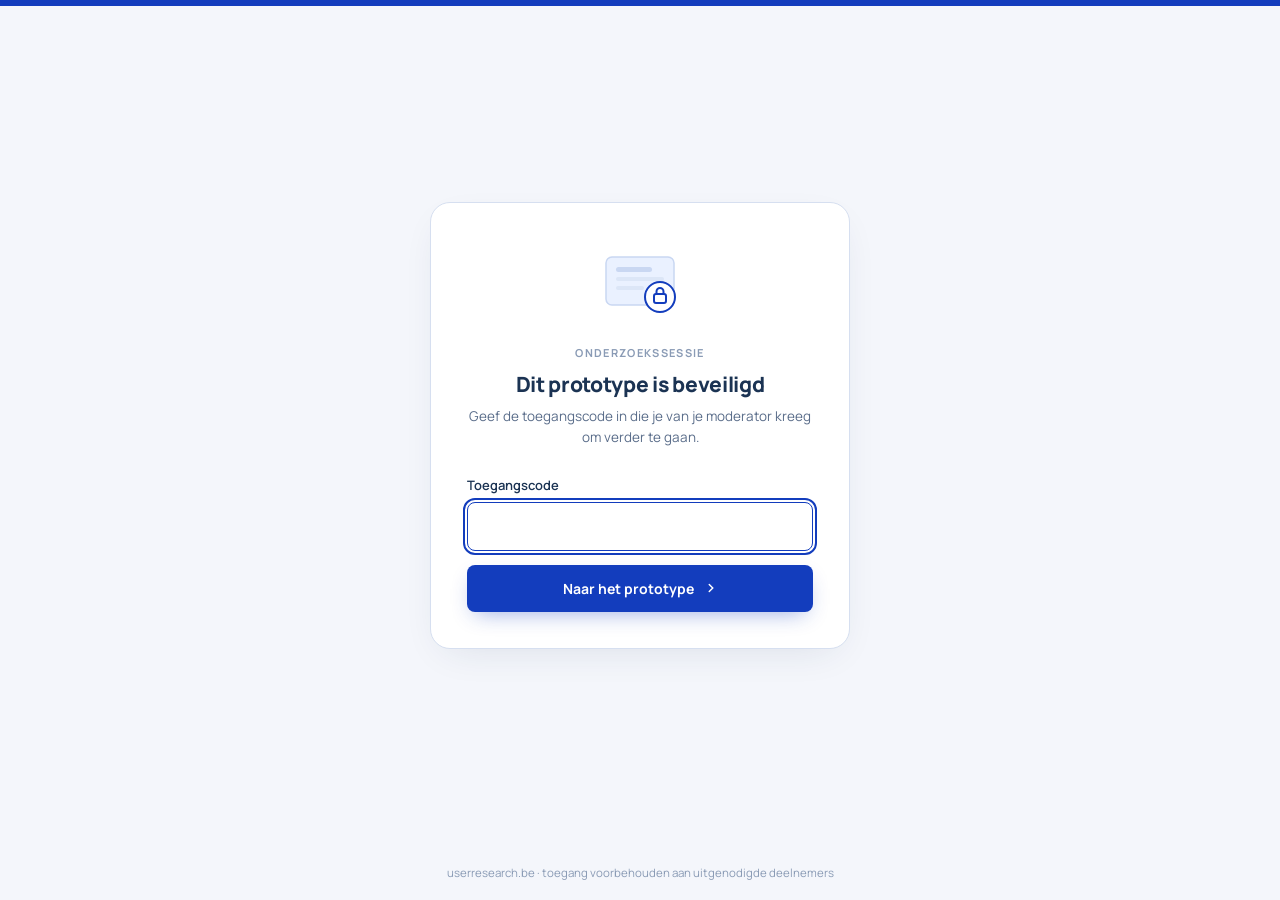
==== commit 9a65fe3d: "Add files via upload" ====
--- a/index.html
+++ b/index.html
@@ -1,10 +1,10 @@
 <!DOCTYPE html>
-<html lang="fr">
+<html lang="nl">
 <head>
 <meta charset="UTF-8">
 <meta name="viewport" content="width=device-width, initial-scale=1">
 <meta name="robots" content="noindex, nofollow">
-<title>Session de recherche — Accès</title>
+<title>Onderzoekssessie — Toegang</title>
 <link rel="preconnect" href="https://fonts.googleapis.com">
 <link rel="preconnect" href="https://fonts.gstatic.com" crossorigin>
 <link href="https://fonts.googleapis.com/css2?family=Manrope:wght@400;500;600;700;800&display=swap" rel="stylesheet">
@@ -119,21 +119,21 @@
         <path d="M64.5 51v-2.5a3.5 3.5 0 0 1 7 0V51" fill="none" stroke="#133DBD" stroke-width="2" stroke-linecap="round"></path>
       </svg>
     </div>
-    <div class="eyebrow">Session de recherche</div>
-    <h1>Ce prototype est protégé</h1>
-    <p class="sub">Entrez le code d'accès fourni par votre modérateur pour continuer.</p>
+    <div class="eyebrow">Onderzoekssessie</div>
+    <h1>Dit prototype is beveiligd</h1>
+    <p class="sub">Geef de toegangscode in die je van je moderator kreeg om verder te gaan.</p>
     <div class="field">
-      <label for="pw">Code d'accès</label>
+      <label for="pw">Toegangscode</label>
       <input type="password" id="pw" autocomplete="off" autofocus>
     </div>
-    <p class="error" id="err">Code d'accès incorrect. Vérifiez et réessayez.</p>
+    <p class="error" id="err">Toegangscode onjuist. Controleer en probeer opnieuw.</p>
     <button id="go">
-      Accéder au prototype
+      Naar het prototype
       <svg width="14" height="14" viewBox="0 0 24 24" fill="none" stroke="currentColor" stroke-width="2.5" stroke-linecap="round"><polyline points="9 18 15 12 9 6"></polyline></svg>
     </button>
   </main>
 </div>
-<div class="foot">userresearch.be · accès réservé aux participants invités</div>
+<div class="foot">userresearch.be · toegang voorbehouden aan uitgenodigde deelnemers</div>
 
 <script>
 (function () {
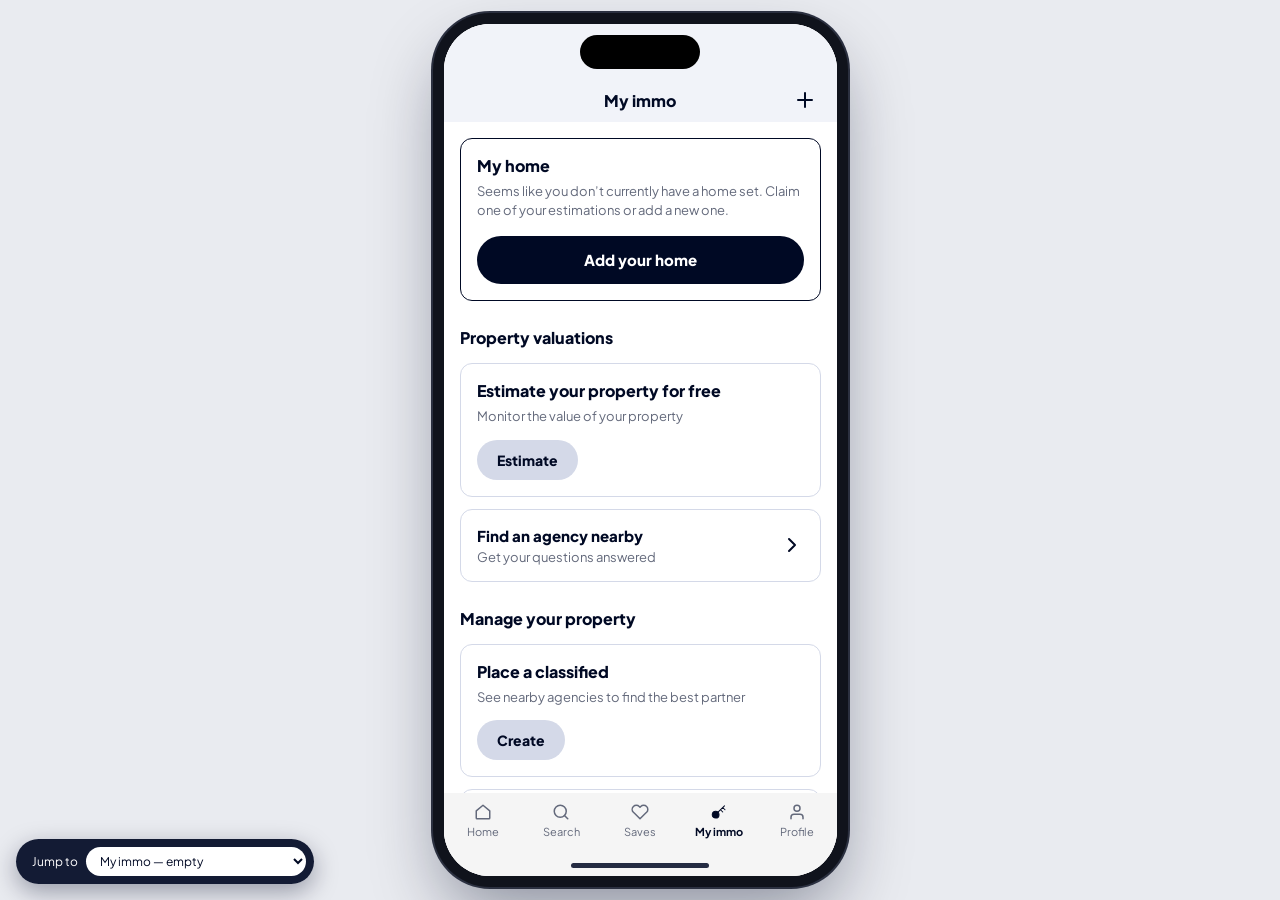
==== commit 354202cf: "Add files via upload" ====
--- a/index.html
+++ b/index.html
@@ -1,187 +1,1370 @@
 <!DOCTYPE html>
-<html lang="nl">
+<html lang="en">
 <head>
-<meta charset="UTF-8">
-<meta name="viewport" content="width=device-width, initial-scale=1">
-<meta name="robots" content="noindex, nofollow">
-<title>Onderzoekssessie — Toegang</title>
+<meta charset="utf-8">
+<meta name="viewport" content="width=device-width, initial-scale=1, viewport-fit=cover">
+<meta name="theme-color" content="#F1F3F9">
+<title>Owner hub — prototype</title>
 <link rel="preconnect" href="https://fonts.googleapis.com">
 <link rel="preconnect" href="https://fonts.gstatic.com" crossorigin>
-<link href="https://fonts.googleapis.com/css2?family=Manrope:wght@400;500;600;700;800&display=swap" rel="stylesheet">
-<style>
-*, *::before, *::after { box-sizing: border-box; margin: 0; padding: 0; }
-:root {
-  --iw-blue: #133DBD; --iw-blue-700: #0F32A0; --iw-blue-l: #EBF0FC; --iw-blue-xl: #F6F9FE;
-  --iw-green: #65D78D;
-  --iw-navy: #1B3353;
-  --iw-gray: #8A9BB5; --iw-gray-d: #5A6D8A;
-  --iw-border: #D6DFF0; --iw-border-l: #E6ECF5;
-  --iw-surface: #F4F6FB;
-  --err: #C2410C; --err-bg: #FFF1EA;
-  --font-sans: 'Manrope', Arial, system-ui, sans-serif;
-}
-html, body { min-height: 100%; }
-body {
-  font-family: var(--font-sans);
-  background: var(--iw-surface);
-  color: var(--iw-navy);
-  -webkit-font-smoothing: antialiased;
-  display: flex; flex-direction: column;
-  min-height: 100vh;
-}
-.topbar { height: 6px; background: var(--iw-blue); }
-.wrap {
-  flex: 1;
-  display: flex; align-items: center; justify-content: center;
-  padding: 32px 20px;
-}
-.card {
-  width: 100%; max-width: 420px;
-  background: white;
-  border: 1px solid var(--iw-border);
-  border-radius: 20px;
-  box-shadow: 0 12px 40px -16px rgba(27,51,83,0.14);
-  padding: 40px 36px 36px;
-  text-align: center;
-}
-.illus { display: flex; justify-content: center; margin-bottom: 22px; }
-.eyebrow {
-  font-size: 11px; font-weight: 700; letter-spacing: 0.12em;
-  text-transform: uppercase; color: var(--iw-gray);
-  margin-bottom: 10px;
-}
-h1 {
-  font-size: 21px; font-weight: 800; letter-spacing: -0.015em;
-  margin-bottom: 8px;
-}
-.sub {
-  font-size: 13.5px; color: var(--iw-gray-d); line-height: 1.55;
-  margin-bottom: 28px;
-}
-.field { text-align: left; margin-bottom: 14px; }
-.field label {
-  display: block;
-  font-size: 13px; font-weight: 600; color: var(--iw-navy);
-  margin-bottom: 8px;
-}
-.field input {
-  width: 100%;
-  padding: 13px 14px;
-  font-family: inherit; font-size: 15px; font-weight: 600;
-  color: var(--iw-navy);
-  background: var(--iw-surface);
-  border: 1px solid var(--iw-border);
-  border-radius: 8px;
-  outline: none;
-  transition: border-color 0.15s, background 0.15s;
-}
-.field input:focus { border-color: var(--iw-blue); background: white; }
-.field input.invalid { border-color: var(--err); background: var(--err-bg); }
-.error {
-  display: none;
-  font-size: 12.5px; font-weight: 600; color: var(--err);
-  text-align: left;
-  margin: -4px 0 14px;
-}
-.error.show { display: block; }
-button {
-  width: 100%;
-  display: flex; align-items: center; justify-content: center; gap: 10px;
-  padding: 14px;
-  font-family: inherit; font-size: 14px; font-weight: 700;
-  color: white; background: var(--iw-blue);
-  border: none; border-radius: 8px; cursor: pointer;
-  box-shadow: 0 8px 22px -8px rgba(19,61,189,0.45);
-  transition: background 0.15s;
-}
-button:hover { background: var(--iw-blue-700); }
-button:disabled { opacity: 0.6; cursor: wait; }
-.foot {
-  padding: 20px;
-  text-align: center;
-  font-size: 11.5px; color: var(--iw-gray);
-}
-input:focus-visible, button:focus-visible { outline: 2px solid var(--iw-blue); outline-offset: 2px; }
-</style>
+<link href="https://fonts.googleapis.com/css2?family=Plus+Jakarta+Sans:wght@400;500;600;700;800&display=swap" rel="stylesheet">
+<link rel="stylesheet" href="styles.css">
 </head>
 <body>
-<div class="topbar"></div>
-<div class="wrap">
-  <main class="card">
-    <div class="illus" aria-hidden="true">
-      <svg viewBox="0 0 96 80" width="96" height="80" fill="none">
-        <rect x="14" y="14" width="68" height="48" rx="6" fill="#EAF1FF" stroke="#C9D7F2" stroke-width="1.5"></rect>
-        <rect x="24" y="24" width="36" height="5" rx="2.5" fill="#C9D7F2"></rect>
-        <rect x="24" y="34" width="48" height="4" rx="2" fill="#DCE6F7"></rect>
-        <rect x="24" y="43" width="28" height="4" rx="2" fill="#DCE6F7"></rect>
-        <circle cx="68" cy="54" r="15" fill="#FFFFFF" stroke="#133DBD" stroke-width="2"></circle>
-        <rect x="62" y="51" width="12" height="9" rx="2" fill="none" stroke="#133DBD" stroke-width="2"></rect>
-        <path d="M64.5 51v-2.5a3.5 3.5 0 0 1 7 0V51" fill="none" stroke="#133DBD" stroke-width="2" stroke-linecap="round"></path>
-      </svg>
-    </div>
-    <div class="eyebrow">Onderzoekssessie</div>
-    <h1>Dit prototype is beveiligd</h1>
-    <p class="sub">Geef de toegangscode in die je van je moderator kreeg om verder te gaan.</p>
-    <div class="field">
-      <label for="pw">Toegangscode</label>
-      <input type="password" id="pw" autocomplete="off" autofocus>
-    </div>
-    <p class="error" id="err">Toegangscode onjuist. Controleer en probeer opnieuw.</p>
-    <button id="go">
-      Naar het prototype
-      <svg width="14" height="14" viewBox="0 0 24 24" fill="none" stroke="currentColor" stroke-width="2.5" stroke-linecap="round"><polyline points="9 18 15 12 9 6"></polyline></svg>
-    </button>
-  </main>
+
+<!-- ==========================================================================
+     Reusable SVG icon sprite
+     ========================================================================== -->
+<svg width="0" height="0" style="position:absolute" aria-hidden="true">
+  <defs>
+    <g id="i-back"><path d="M19 12H5M12 19l-7-7 7-7"/></g>
+    <g id="i-close"><path d="M18 6 6 18M6 6l12 12"/></g>
+    <g id="i-plus"><path d="M12 5v14M5 12h14"/></g>
+    <g id="i-chevron-right"><path d="m9 18 6-6-6-6"/></g>
+    <g id="i-chevron-down"><path d="m6 9 6 6 6-6"/></g>
+    <g id="i-search"><circle cx="11" cy="11" r="8"/><path d="m21 21-4.35-4.35"/></g>
+    <g id="i-heart"><path d="M20.8 4.6a5.5 5.5 0 0 0-7.8 0L12 5.7l-1-1.1a5.5 5.5 0 0 0-7.8 7.8l1.1 1L12 21l7.7-7.6 1.1-1a5.5 5.5 0 0 0 0-7.8Z"/></g>
+    <g id="i-user"><path d="M20 21v-2a4 4 0 0 0-4-4H8a4 4 0 0 0-4 4v2"/><circle cx="12" cy="7" r="4"/></g>
+    <g id="i-home"><path d="M3 10.5 12 3l9 7.5V20a1 1 0 0 1-1 1H4a1 1 0 0 1-1-1v-9.5Z"/></g>
+    <g id="i-key"><circle cx="7.5" cy="15.5" r="4.5"/><path d="m10.7 12.3 8.6-8.6M17 6l3 3M14 9l3 3"/></g>
+    <g id="i-pin"><path d="M20 10c0 6-8 12-8 12s-8-6-8-12a8 8 0 0 1 16 0Z"/><circle cx="12" cy="10" r="3"/></g>
+    <g id="i-share"><path d="M12 16V3M8 7l4-4 4 4M4 14v5a2 2 0 0 0 2 2h12a2 2 0 0 0 2-2v-5"/></g>
+    <g id="i-bell"><path d="M18 8a6 6 0 1 0-12 0c0 7-3 9-3 9h18s-3-2-3-9"/><path d="M13.7 21a2 2 0 0 1-3.4 0"/></g>
+    <g id="i-check"><path d="M20 6 9 17l-5-5"/></g>
+    <g id="i-check-circle"><circle cx="12" cy="12" r="9"/><path d="m8.5 12 2.5 2.5 4.5-5"/></g>
+    <g id="i-lock"><rect x="5" y="11" width="14" height="10" rx="2"/><path d="M8 11V7a4 4 0 0 1 8 0v4"/></g>
+    <g id="i-image"><rect x="3" y="3" width="18" height="18" rx="2"/><circle cx="8.5" cy="8.5" r="1.5"/><path d="m21 15-5-5L5 21"/></g>
+    <g id="i-info"><circle cx="12" cy="12" r="9"/><path d="M12 16v-4M12 8h.01"/></g>
+    <g id="i-minus"><path d="M5 12h14"/></g>
+    <g id="i-eye"><path d="M2 12s3.6-7 10-7 10 7 10 7-3.6 7-10 7-10-7-10-7Z"/><circle cx="12" cy="12" r="3"/></g>
+    <g id="i-download"><path d="M12 3v12M8 11l4 4 4-4M4 17v2a2 2 0 0 0 2 2h12a2 2 0 0 0 2-2v-2"/></g>
+    <g id="i-location"><path d="m22 2-7 20-4-9-9-4 20-7Z"/></g>
+    <g id="i-trash"><path d="M4 7h16M9 7V5a1 1 0 0 1 1-1h4a1 1 0 0 1 1 1v2M6 7v13a1 1 0 0 0 1 1h10a1 1 0 0 0 1-1V7"/></g>
+    <g id="i-crossbox"><rect x="3" y="3" width="18" height="18" rx="2"/><path d="m3 3 18 18M21 3 3 21"/></g>
+  </defs>
+</svg>
+
+<!-- ==========================================================================
+     Device
+     ========================================================================== -->
+<div class="device" id="device">
+  <div class="island"></div>
+
+  <!-- ======================================================================
+       1. MY IMMO — empty state                         [design 01]
+       ====================================================================== -->
+  <section class="screen" id="s-myimmo" data-nav="myimmo">
+    <header class="app-header">
+      <div class="app-header__title">My immo</div>
+      <div class="app-header__right">
+        <button class="icon-btn" data-goto="s-address" aria-label="Add">
+          <svg class="ic" viewBox="0 0 24 24"><use href="#i-plus"/></svg>
+        </button>
+      </div>
+    </header>
+
+    <div class="scroll">
+      <div class="content">
+        <div class="card card--outlined">
+          <h3>My home</h3>
+          <p class="small muted" style="margin-top:6px">Seems like you don’t currently have a home set. Claim one of your estimations or add a new one.</p>
+          <button class="btn btn--primary btn--block" style="margin-top:16px" data-goto="s-address">Add your home</button>
+        </div>
+
+        <h2 class="section-title">Property valuations</h2>
+        <div class="card">
+          <h3>Estimate your property for free</h3>
+          <p class="small muted" style="margin-top:6px">Monitor the value of your property</p>
+          <button class="btn btn--soft btn--sm" style="margin-top:14px" data-goto="s-address">Estimate</button>
+        </div>
+
+        <button class="row-link" style="margin-top:12px" data-todo="Find an agency nearby">
+          <span>
+            <span class="row-link__title">Find an agency nearby</span>
+            <span class="row-link__sub">Get your questions answered</span>
+          </span>
+          <svg class="ic" viewBox="0 0 24 24"><use href="#i-chevron-right"/></svg>
+        </button>
+
+        <h2 class="section-title">Manage your property</h2>
+        <div class="card">
+          <h3>Place a classified</h3>
+          <p class="small muted" style="margin-top:6px">See nearby agencies to find the best partner</p>
+          <button class="btn btn--soft btn--sm" style="margin-top:14px" data-todo="Place a classified">Create</button>
+        </div>
+
+        <button class="row-link" style="margin-top:12px" data-todo="Entrust your sale to an expert">
+          <span>
+            <span class="row-link__title">Entrust your sale to an expert</span>
+            <span class="row-link__sub">See nearby agencies to find the best partner</span>
+          </span>
+          <svg class="ic" viewBox="0 0 24 24"><use href="#i-chevron-right"/></svg>
+        </button>
+      </div>
+    </div>
+
+    <nav class="bottom-nav" data-nav-bar></nav>
+  </section>
+
+  <!-- ======================================================================
+       2. MY IMMO — with valuation (logged in)          [design 38]
+       ====================================================================== -->
+  <section class="screen" id="s-myimmo-valuation" data-nav="myimmo">
+    <header class="app-header">
+      <div class="app-header__title">My immo</div>
+      <div class="app-header__right">
+        <button class="icon-btn" data-todo="Notifications" aria-label="Notifications">
+          <svg class="ic" viewBox="0 0 24 24"><use href="#i-bell"/></svg>
+        </button>
+        <button class="icon-btn" data-goto="s-address" aria-label="Add">
+          <svg class="ic" viewBox="0 0 24 24"><use href="#i-plus"/></svg>
+        </button>
+      </div>
+    </header>
+
+    <div class="scroll">
+      <div class="content">
+        <div class="card card--outlined">
+          <h3>My home</h3>
+          <p class="small muted" style="margin-top:6px">Seems like you don’t currently have a home set. Claim one of your estimations or add a new one.</p>
+          <button class="btn btn--primary btn--block" style="margin-top:16px" data-goto="s-address">Add your home</button>
+        </div>
+
+        <h2 class="section-title">Property valuations</h2>
+        <button class="valuation-card" data-goto="s-estimation">
+          <span class="valuation-card__top">
+            <span class="valuation-card__icon">
+              <svg class="ic" viewBox="0 0 24 24"><use href="#i-home"/></svg>
+            </span>
+            <span class="valuation-card__price">€&nbsp;<span data-bind="estimate">453,000</span></span>
+          </span>
+          <span class="valuation-card__addr">House in Laines 70, Brussels</span>
+          <span class="valuation-card__meta">159 m² &nbsp;•&nbsp; 3 bedrooms &nbsp;•&nbsp; 2 baths &nbsp;•&nbsp; Terrace</span>
+        </button>
+
+        <button class="row-link" style="margin-top:12px" data-todo="Find an agency nearby">
+          <span>
+            <span class="row-link__title">Find an agency nearby</span>
+            <span class="row-link__sub">Get your questions answered</span>
+          </span>
+          <svg class="ic" viewBox="0 0 24 24"><use href="#i-chevron-right"/></svg>
+        </button>
+
+        <h2 class="section-title">Manage your property</h2>
+        <div class="card">
+          <h3>Place a classified</h3>
+          <p class="small muted" style="margin-top:6px">See nearby agencies to find the best partner</p>
+          <button class="btn btn--soft-dark btn--sm" style="margin-top:14px" data-todo="Place a classified">Create</button>
+        </div>
+
+        <button class="row-link" style="margin-top:12px" data-todo="Entrust your sale to an expert">
+          <span>
+            <span class="row-link__title">Entrust your sale to an expert</span>
+            <span class="row-link__sub">See nearby agencies to find the best partner</span>
+          </span>
+          <svg class="ic" viewBox="0 0 24 24"><use href="#i-chevron-right"/></svg>
+        </button>
+      </div>
+    </div>
+
+    <nav class="bottom-nav" data-nav-bar></nav>
+  </section>
+
+  <!-- ======================================================================
+       3. ADDRESS — search + suggestions        [designs 35, 12, 20]
+       ====================================================================== -->
+  <section class="screen screen--sheet" id="s-address">
+    <header class="sheet-header">
+      <div class="sheet-header__left">
+        <button class="icon-btn" data-goto="s-myimmo" aria-label="Close">
+          <svg class="ic" viewBox="0 0 24 24"><use href="#i-close"/></svg>
+        </button>
+      </div>
+      <div class="sheet-header__title">Estimate property</div>
+    </header>
+
+    <div class="scroll" style="background:#fff">
+      <div class="content">
+        <h1>What is the address of the property?</h1>
+
+        <div class="search-field" style="margin-top:20px">
+          <span class="lead">
+            <svg class="ic ic--sm" viewBox="0 0 24 24"><use href="#i-search"/></svg>
+          </span>
+          <input class="input" id="addr-input" type="search" autocomplete="off"
+                 placeholder="Enter street, city or neighbourhood" aria-label="Address">
+          <button class="clear" id="addr-clear" hidden aria-label="Clear">
+            <svg class="ic ic--sm" viewBox="0 0 24 24" style="stroke-width:2.4"><use href="#i-close"/></svg>
+          </button>
+        </div>
+
+        <button class="link-row" id="addr-locate">
+          <svg class="ic ic--sm" viewBox="0 0 24 24"><use href="#i-location"/></svg>
+          Use my current location
+        </button>
+
+        <div class="suggestions" id="addr-suggestions" hidden></div>
+      </div>
+    </div>
+  </section>
+
+  <!-- ======================================================================
+       4. ADDRESS — confirm with map preview             [design 28]
+       ====================================================================== -->
+  <section class="screen screen--sheet" id="s-address-confirm">
+    <header class="sheet-header">
+      <div class="sheet-header__left">
+        <button class="icon-btn" data-goto="s-myimmo" aria-label="Close">
+          <svg class="ic" viewBox="0 0 24 24"><use href="#i-close"/></svg>
+        </button>
+      </div>
+      <div class="sheet-header__title">Estimate property</div>
+    </header>
+
+    <div class="scroll" style="background:#fff">
+      <div class="content">
+        <h1>What is the address of the property?</h1>
+
+        <div class="search-field" style="margin-top:20px">
+          <span class="lead">
+            <svg class="ic ic--sm" viewBox="0 0 24 24"><use href="#i-search"/></svg>
+          </span>
+          <input class="input" type="text" readonly
+                 value="Ruelle des Prés de l’Eglise 5, 1457 Nil-Saint-Vincent-Saint-Martin, Walhain" aria-label="Address">
+          <button class="clear" data-goto="s-address" aria-label="Clear">
+            <svg class="ic ic--sm" viewBox="0 0 24 24" style="stroke-width:2.4"><use href="#i-close"/></svg>
+          </button>
+        </div>
+
+        <p class="small" style="font-weight:700;margin-top:20px">Map preview</p>
+        <div class="map" style="margin-top:8px">
+          <!-- Static map placeholder. Drop in a Mapbox/Google static image here. -->
+          <svg viewBox="0 0 360 220" width="100%" height="100%" aria-hidden="true">
+            <rect width="360" height="220" fill="#EEF0F4"/>
+            <g stroke="#DADDE4" stroke-width="10" fill="none">
+              <path d="M-10 60 L 380 90"/><path d="M120 -10 L 150 230"/><path d="M-10 170 L 380 150"/>
+            </g>
+            <g stroke="#fff" stroke-width="3" fill="none">
+              <path d="M-10 60 L 380 90"/><path d="M120 -10 L 150 230"/><path d="M-10 170 L 380 150"/>
+            </g>
+            <g fill="#C9CEDA">
+              <rect x="30" y="100" width="46" height="32" rx="3"/>
+              <rect x="180" y="30" width="52" height="30" rx="3"/>
+              <rect x="250" y="160" width="60" height="34" rx="3"/>
+              <rect x="200" y="120" width="40" height="26" rx="3"/>
+            </g>
+            <g transform="translate(168,88)" fill="#000924">
+              <path d="M12 0a12 12 0 0 0-12 12c0 9 12 22 12 22s12-13 12-22A12 12 0 0 0 12 0Z"/>
+              <circle cx="12" cy="12" r="4.5" fill="#fff"/>
+            </g>
+          </svg>
+        </div>
+      </div>
+    </div>
+
+    <footer class="wizard-footer">
+      <button class="back-btn" data-goto="s-address">
+        <svg class="ic ic--sm" viewBox="0 0 24 24"><use href="#i-back"/></svg> Back
+      </button>
+      <button class="btn btn--primary" data-goto="s-property-summary">Confirm</button>
+    </footer>
+  </section>
+
+  <!-- ======================================================================
+       5. PROPERTY SUMMARY → Get estimation              [design 21]
+       ====================================================================== -->
+  <section class="screen screen--sheet" id="s-property-summary">
+    <header class="sheet-header">
+      <div class="sheet-header__left">
+        <button class="icon-btn" data-goto="s-address-confirm" aria-label="Back">
+          <svg class="ic" viewBox="0 0 24 24"><use href="#i-back"/></svg>
+        </button>
+      </div>
+    </header>
+
+    <div class="scroll" style="background:#fff">
+      <div class="content">
+        <div class="photo">
+          <svg class="ic ic--lg" viewBox="0 0 24 24" style="stroke:#fff;opacity:.9"><use href="#i-image"/></svg>
+        </div>
+        <h1 style="margin-top:20px">Ruelle des Prés de l’Eglise 5</h1>
+        <p class="lede">Nil-Saint-Vincent-Saint-Martin, Walhain</p>
+
+        <div style="margin-top:20px">
+          <div class="spec-row"><span>Property type</span><b>House</b></div>
+          <div class="spec-row"><span>Construction year</span><b>1975</b></div>
+          <div class="spec-row"><span>Surface</span><b>159 m²</b></div>
+        </div>
+      </div>
+    </div>
+
+    <footer class="wizard-footer wizard-footer--end">
+      <button class="btn btn--primary btn--block" data-goto="s-collect-email">Get estimation</button>
+    </footer>
+  </section>
+
+  <!-- ======================================================================
+       6. COLLECT E-MAIL                             [designs 19, 23]
+       ====================================================================== -->
+  <section class="screen screen--sheet" id="s-collect-email">
+    <header class="sheet-header">
+      <div class="sheet-header__left">
+        <button class="icon-btn" data-goto="s-property-summary" aria-label="Close">
+          <svg class="ic" viewBox="0 0 24 24"><use href="#i-close"/></svg>
+        </button>
+      </div>
+    </header>
+
+    <div class="scroll" style="background:#fff">
+      <div class="content">
+        <h1>Get your property estimate</h1>
+        <p class="lede">Provide your email to instantly access your valuation. You’ll also be able to save your progress and refine your valuation at any time.</p>
+
+        <div class="field" style="margin-top:24px">
+          <label class="field__label" for="email-input">E-mail</label>
+          <input class="input" id="email-input" type="email" inputmode="email"
+                 autocomplete="email" placeholder="joe.james@email.com">
+        </div>
+
+        <button class="btn btn--primary btn--block" style="margin-top:16px" data-goto="s-preview">Continue</button>
+
+        <div class="or">or</div>
+
+        <button class="btn btn--outline btn--block" data-goto="s-preview">
+          <svg width="18" height="18" viewBox="0 0 48 48" aria-hidden="true">
+            <path fill="#4285F4" d="M45 24c0-1.6-.1-2.7-.4-4H24v7.5h12c-.2 2-1.5 5-4.4 7l6.7 5.2C42.2 36 45 30.6 45 24Z"/>
+            <path fill="#34A853" d="M24 46c5.9 0 10.8-2 14.4-5.3l-6.7-5.2c-1.8 1.3-4.3 2.2-7.7 2.2-5.9 0-10.9-3.9-12.7-9.3l-7 5.4C7.9 41 15.4 46 24 46Z"/>
+            <path fill="#FBBC05" d="M11.3 28.4A13.5 13.5 0 0 1 10.6 24c0-1.5.3-3 .7-4.4l-7-5.4A22 22 0 0 0 2 24c0 3.5.9 6.9 2.3 9.8l7-5.4Z"/>
+            <path fill="#EA4335" d="M24 10.4c3.3 0 6.2 1.1 8.5 3.4l6-6C34.8 4.4 29.9 2 24 2 15.4 2 7.9 7 4.3 14.2l7 5.4c1.8-5.4 6.8-9.2 12.7-9.2Z"/>
+          </svg>
+          Continue with Google
+        </button>
+
+        <button class="btn btn--primary btn--block" style="margin-top:12px" data-goto="s-preview">
+          <svg width="16" height="18" viewBox="0 0 384 512" fill="#fff" aria-hidden="true">
+            <path d="M318.7 268.7c-.2-36.7 16.4-64.4 50-84.8-18.8-26.9-47.2-41.7-84.7-44.6-35.5-2.8-74.3 20.7-88.5 20.7-15 0-49.4-19.7-76.4-19.7C63.3 141.2 4 184.8 4 273.5q0 39.3 14.4 81.2c12.8 36.7 59 126.7 107.2 125.2 25.2-.6 43-17.9 75.8-17.9 31.8 0 48.3 17.9 76.4 17.9 48.6-.7 90.4-82.5 102.6-119.3-65.2-30.7-61.7-90-61.7-91.9zm-56.6-164.2c27.3-32.4 24.8-61.9 24-72.5-24.1 1.4-52 16.4-67.9 34.9-17.5 19.8-27.8 44.3-25.6 71.9 26.1 2 49.9-11.4 69.5-34.3z"/>
+          </svg>
+          Continue with Apple
+        </button>
+
+        <p class="legal">Your information is used for evaluation and email monitoring. You can unsubscribe at any time. By clicking “Continue” and providing your e-mail you agree to the <a href="#" onclick="return false">Terms and Conditions</a>.</p>
+      </div>
+    </div>
+  </section>
+
+  <!-- ======================================================================
+       7. ESTIMATION — PREVIEW (locked)              [designs 22, 36]
+       ====================================================================== -->
+  <section class="screen screen--sheet" id="s-preview">
+    <header class="sheet-header">
+      <div class="sheet-header__left">
+        <button class="icon-btn" data-goto="s-myimmo" aria-label="Close">
+          <svg class="ic" viewBox="0 0 24 24"><use href="#i-close"/></svg>
+        </button>
+      </div>
+      <div class="sheet-header__title">Estimate property</div>
+    </header>
+
+    <div class="scroll" style="background:#fff">
+      <div class="address-line">
+        <svg class="ic ic--sm" viewBox="0 0 24 24" style="margin-top:2px"><use href="#i-pin"/></svg>
+        <span class="address-line__text">
+          <a href="#" onclick="return false">Ruelle Des Prés De L’église 5, Walhain</a>
+          <span class="address-line__meta">159 m² &nbsp;•&nbsp; 4 bedrooms &nbsp;•&nbsp; 2 baths &nbsp;•&nbsp; Terrace</span>
+        </span>
+      </div>
+
+      <div style="padding:0 16px 16px">
+        <div class="card card--dark">
+          <div class="value-card__label">Your property estimated value</div>
+          <div class="value-row">
+            <span class="lock-chip"><svg class="ic ic--sm" viewBox="0 0 24 24" style="stroke:#fff"><use href="#i-lock"/></svg></span>
+            <span class="value-row__dash">—</span>
+            <span class="value-row__main">€453 000</span>
+            <span class="value-row__dash">—</span>
+            <span class="lock-chip"><svg class="ic ic--sm" viewBox="0 0 24 24" style="stroke:#fff"><use href="#i-lock"/></svg></span>
+          </div>
+          <div class="value-card__rent">Rent estimate: €1.300/month</div>
+          <hr class="value-card__hr">
+          <div class="value-card__sharper-title">Want a sharper estimation?</div>
+          <p class="value-card__sharper-body">Create a free account to refine your property’s details and tighten the range above. Plus see exactly how we calculated it.</p>
+          <button class="btn btn--soft-dark btn--sm" style="margin-top:16px" data-goto="s-upsell">
+            Refine my estimate
+            <svg class="ic ic--sm" viewBox="0 0 24 24" style="stroke:#fff"><use href="#i-lock"/></svg>
+          </button>
+        </div>
+
+        <div class="tabs" data-tabs="preview">
+          <button class="tab" data-tab="overview">Market overview</button>
+          <button class="tab is-active" data-tab="comparables">Comparables</button>
+        </div>
+
+        <!-- Comparables (locked) -->
+        <div data-tabpanel="comparables">
+          <div class="stat-grid">
+            <div class="stat">
+              <div class="stat__label">Appear in</div>
+              <div class="stat__value" style="display:flex;align-items:center;gap:8px">
+                <span class="lock-chip" style="background:#EFF1F6;width:44px;height:26px">
+                  <svg class="ic ic--sm" viewBox="0 0 24 24"><use href="#i-lock"/></svg>
+                </span>
+                <span style="font-size:13px;font-weight:500">searches</span>
+              </div>
+              <div class="stat__meta"><span class="lock-mask"><span class="bar" style="width:46px"></span></span> since May</div>
+            </div>
+            <div class="stat">
+              <div class="stat__label">Compete with</div>
+              <div class="stat__value" style="display:flex;align-items:center;gap:8px">
+                <span class="lock-chip" style="background:#EFF1F6;width:44px;height:26px">
+                  <svg class="ic ic--sm" viewBox="0 0 24 24"><use href="#i-lock"/></svg>
+                </span>
+                <span style="font-size:13px;font-weight:500">similar homes</span>
+              </div>
+              <div class="stat__meta"><span class="lock-mask"><span class="bar" style="width:30px"></span></span> new homes since May</div>
+            </div>
+          </div>
+
+          <div class="stat" style="margin-top:12px">
+            <div class="stat__label" style="font-size:15px">Market activity (last X years)</div>
+            <div class="map locked" style="margin-top:10px;height:170px">
+              <svg viewBox="0 0 340 170" width="100%" height="100%" aria-hidden="true">
+                <rect width="340" height="170" fill="#F2F3F6"/>
+                <g stroke="#DDE0E7" stroke-width="6" fill="none">
+                  <path d="M-10 40 L 350 70"/><path d="M90 -10 L 120 180"/><path d="M-10 130 L 350 110"/>
+                </g>
+                <g fill="#000924">
+                  <circle cx="90" cy="45" r="9"/><circle cx="185" cy="40" r="9"/>
+                  <circle cx="215" cy="60" r="9"/><circle cx="130" cy="85" r="9"/>
+                  <circle cx="285" cy="70" r="9"/><circle cx="215" cy="105" r="9"/>
+                </g>
+              </svg>
+            </div>
+            <div class="legend">
+              <span><svg class="ic ic--xs" viewBox="0 0 24 24" style="fill:#000924;stroke:none"><use href="#i-pin"/></svg> properties sold nearby</span>
+              <span><svg class="ic ic--xs" viewBox="0 0 24 24"><use href="#i-pin"/></svg> properties for sale nearby</span>
+            </div>
+          </div>
+        </div>
+
+        <!-- Market overview (locked) -->
+        <div data-tabpanel="overview" hidden>
+          <div class="stat-grid">
+            <div class="stat">
+              <div class="stat__label">Avg. nearby sale</div>
+              <div class="stat__value" style="display:flex;align-items:center;gap:8px">
+                <span class="lock-mask"><span class="bar" style="width:78px;height:22px"></span></span>
+                <svg class="ic ic--sm" viewBox="0 0 24 24"><use href="#i-lock"/></svg>
+              </div>
+            </div>
+            <div class="stat">
+              <div class="stat__label">Price trend (12M)</div>
+              <div class="stat__value" style="display:flex;align-items:center;gap:8px">
+                <span class="lock-mask"><span class="bar" style="width:52px;height:22px"></span></span>
+                <svg class="ic ic--sm" viewBox="0 0 24 24"><use href="#i-lock"/></svg>
+              </div>
+            </div>
+            <div class="stat">
+              <div class="stat__label">Demand score</div>
+              <div class="stat__value" style="display:flex;align-items:center;gap:8px">
+                <span class="lock-mask"><span class="bar" style="width:56px;height:22px"></span></span>
+                <svg class="ic ic--sm" viewBox="0 0 24 24"><use href="#i-lock"/></svg>
+              </div>
+            </div>
+            <div class="stat">
+              <div class="stat__label">Days on market</div>
+              <div class="stat__value" style="display:flex;align-items:center;gap:8px">
+                <span class="lock-mask"><span class="bar" style="width:62px;height:22px"></span></span>
+                <svg class="ic ic--sm" viewBox="0 0 24 24"><use href="#i-lock"/></svg>
+              </div>
+            </div>
+          </div>
+
+          <div class="stat" style="margin-top:12px;position:relative">
+            <div class="stat__label" style="font-size:15px">Price trend (avg. € / m² nearby)</div>
+            <div data-chart="trend" data-locked="1"></div>
+            <svg class="ic ic--sm" viewBox="0 0 24 24" style="position:absolute;left:30px;top:50%"><use href="#i-lock"/></svg>
+          </div>
+        </div>
+
+        <hr class="divider">
+        <p class="tiny muted">Sponsored</p>
+        <h3 style="margin-top:4px">Find experts to manage your project</h3>
+        <p class="small muted" style="margin-top:6px">We can put you in touch with an agent for a free, no-obligation property valuation.</p>
+        <div class="agents" data-agents></div>
+      </div>
+    </div>
+
+    <footer class="wizard-footer">
+      <button class="back-btn" data-goto="s-collect-email">
+        <svg class="ic ic--sm" viewBox="0 0 24 24"><use href="#i-back"/></svg> Back
+      </button>
+      <button class="btn btn--primary" data-goto="s-upsell">
+        See full insights
+        <svg class="ic ic--sm" viewBox="0 0 24 24" style="stroke:#fff"><use href="#i-lock"/></svg>
+      </button>
+    </footer>
+  </section>
+
+  <!-- ======================================================================
+       8. UPSELL — One free account                      [design 15]
+       ====================================================================== -->
+  <section class="screen screen--sheet" id="s-upsell">
+    <header class="sheet-header">
+      <div class="sheet-header__left">
+        <button class="icon-btn" data-goto="s-preview" aria-label="Close">
+          <svg class="ic" viewBox="0 0 24 24"><use href="#i-close"/></svg>
+        </button>
+      </div>
+    </header>
+
+    <div class="scroll" style="background:#fff">
+      <div class="content">
+        <h1>One free account.<br>Your home’s full picture.</h1>
+        <p class="lede">Create a free Immoweb account. No strings attached.</p>
+
+        <div style="margin-top:8px">
+          <div class="benefit">
+            <span class="benefit__icon"><svg class="ic ic--sm" viewBox="0 0 24 24"><use href="#i-image"/></svg></span>
+            <span>
+              <span class="benefit__title">Refine your estimate</span>
+              <p class="benefit__body">Add your property’s details to tighten the range and get a number that reflects what makes your place unique.</p>
+            </span>
+          </div>
+          <div class="benefit">
+            <span class="benefit__icon"><svg class="ic ic--sm" viewBox="0 0 24 24"><use href="#i-image"/></svg></span>
+            <span>
+              <span class="benefit__title">See how we calculate it</span>
+              <p class="benefit__body">Get the full breakdown behind your estimate: comparable sales, price trends, and demand in your exact area.</p>
+            </span>
+          </div>
+          <div class="benefit">
+            <span class="benefit__icon"><svg class="ic ic--sm" viewBox="0 0 24 24"><use href="#i-image"/></svg></span>
+            <span>
+              <span class="benefit__title">Download the full report</span>
+              <p class="benefit__body">Save your complete valuation and neighbourhood insights as a report, ready to share with your bank, an agent, or family.</p>
+            </span>
+          </div>
+          <div class="benefit">
+            <span class="benefit__icon"><svg class="ic ic--sm" viewBox="0 0 24 24"><use href="#i-image"/></svg></span>
+            <span>
+              <span class="benefit__title">Stay up to date</span>
+              <p class="benefit__body">We’ll notify you the moment your property’s price or neighbourhood shifts, so you’re never caught off guard.</p>
+            </span>
+          </div>
+        </div>
+
+        <button class="btn btn--primary btn--block" style="margin-top:28px" data-goto="s-signup-name">Create an account</button>
+      </div>
+    </div>
+  </section>
+
+  <!-- ======================================================================
+       9. SIGN UP — Tell us about yourself            [designs 07, 05]
+       ====================================================================== -->
+  <section class="screen" id="s-signup-name">
+    <header class="wizard-header">
+      <button class="icon-btn" data-goto="s-upsell" aria-label="Back">
+        <svg class="ic" viewBox="0 0 24 24"><use href="#i-back"/></svg>
+      </button>
+    </header>
+
+    <div class="scroll">
+      <div class="content content--wizard">
+        <h1 style="margin-top:56px">Tell us about yourself</h1>
+
+        <div class="field" style="margin-top:32px">
+          <label class="field__label" for="fn">First name</label>
+          <input class="input" id="fn" type="text" autocomplete="given-name">
+        </div>
+        <div class="field">
+          <label class="field__label" for="ln">Last Name</label>
+          <input class="input" id="ln" type="text" autocomplete="family-name">
+        </div>
+        <div class="field">
+          <label class="field__label" for="em2">E-mail</label>
+          <input class="input" id="em2" type="email" autocomplete="email" placeholder="joe.james@email.com">
+        </div>
+
+        <button class="btn btn--primary btn--block" style="margin-top:24px" data-goto="s-signup-password">Next</button>
+      </div>
+    </div>
+  </section>
+
+  <!-- ======================================================================
+       10. SIGN UP — Set your password                [designs 45, 14]
+       ====================================================================== -->
+  <section class="screen" id="s-signup-password">
+    <header class="wizard-header">
+      <button class="icon-btn" data-goto="s-signup-name" aria-label="Back">
+        <svg class="ic" viewBox="0 0 24 24"><use href="#i-back"/></svg>
+      </button>
+    </header>
+
+    <div class="scroll">
+      <div class="content content--wizard">
+        <h1 style="margin-top:56px">Set your password</h1>
+
+        <div class="field" style="margin-top:32px">
+          <label class="field__label" for="pw">Password</label>
+          <div class="password-field">
+            <input class="input" id="pw" type="password" autocomplete="new-password" placeholder="Password12.#$">
+            <button class="eye" data-toggle-pw="pw" aria-label="Show password">
+              <svg class="ic ic--sm" viewBox="0 0 24 24"><use href="#i-eye"/></svg>
+            </button>
+          </div>
+          <div class="rules" id="pw-rules">
+            <p class="rules__title">Your password must contain:</p>
+            <div class="rule" data-rule="len"><span class="rule__dot"></span> At least 10 characters</div>
+            <div class="rule" data-rule="mix"><span class="rule__dot"></span> A combination of uppercase and lowercase letters, numbers, and symbols.</div>
+          </div>
+        </div>
+
+        <div class="field" id="pw2-field" hidden>
+          <label class="field__label" for="pw2">Confirm password</label>
+          <div class="password-field">
+            <input class="input" id="pw2" type="password" autocomplete="new-password">
+            <button class="eye" data-toggle-pw="pw2" aria-label="Show password">
+              <svg class="ic ic--sm" viewBox="0 0 24 24"><use href="#i-eye"/></svg>
+            </button>
+          </div>
+        </div>
+
+        <button class="btn btn--primary btn--block" style="margin-top:24px" data-goto="s-signup-phone">Next</button>
+      </div>
+    </div>
+  </section>
+
+  <!-- ======================================================================
+       11. SIGN UP — You're almost set (phone)        [designs 34, 25]
+       ====================================================================== -->
+  <section class="screen" id="s-signup-phone">
+    <header class="wizard-header">
+      <button class="icon-btn" data-goto="s-signup-password" aria-label="Back">
+        <svg class="ic" viewBox="0 0 24 24"><use href="#i-back"/></svg>
+      </button>
+    </header>
+
+    <div class="scroll">
+      <div class="content content--wizard">
+        <h1 style="margin-top:56px">You’re almost set</h1>
+
+        <div class="field" style="margin-top:32px">
+          <label class="field__label" for="tel">Phone number</label>
+          <div class="phone-row">
+            <select class="select" aria-label="Country code" style="padding-right:26px;background-position:right 8px center">
+              <option>(BE)+32</option>
+              <option>(NL)+31</option>
+              <option>(FR)+33</option>
+              <option>(LU)+352</option>
+              <option>(DE)+49</option>
+            </select>
+            <input class="input" id="tel" type="tel" inputmode="tel" autocomplete="tel-national" placeholder="123 44 55">
+          </div>
+          <p class="tiny muted" style="margin-top:8px">We promise we won’t spam you but we’ll send you a SMS to confirm your number.</p>
+        </div>
+
+        <button class="btn btn--primary btn--block" style="margin-top:20px" data-goto="s-signup-otp">Next</button>
+      </div>
+    </div>
+  </section>
+
+  <!-- ======================================================================
+       12. SIGN UP — Confirm your number (2FA)        [designs 30, 44]
+       ====================================================================== -->
+  <section class="screen" id="s-signup-otp">
+    <header class="wizard-header">
+      <button class="icon-btn" data-goto="s-signup-phone" aria-label="Back">
+        <svg class="ic" viewBox="0 0 24 24"><use href="#i-back"/></svg>
+      </button>
+    </header>
+
+    <div class="scroll">
+      <div class="content content--wizard">
+        <h1 style="margin-top:56px">Confirm your number</h1>
+        <p class="lede">Enter the code we sent over SMS to +32 123 44 55 66. Wrong phone number? <a href="#" data-goto="s-signup-phone" style="font-weight:800;color:var(--text)">Change</a></p>
+
+        <div class="otp" id="otp">
+          <input inputmode="numeric" maxlength="1" aria-label="Digit 1">
+          <input inputmode="numeric" maxlength="1" aria-label="Digit 2">
+          <input inputmode="numeric" maxlength="1" aria-label="Digit 3">
+          <input inputmode="numeric" maxlength="1" aria-label="Digit 4">
+          <input inputmode="numeric" maxlength="1" aria-label="Digit 5">
+          <input inputmode="numeric" maxlength="1" aria-label="Digit 6">
+        </div>
+
+        <p class="small" style="text-align:right;margin-top:10px;color:var(--text-muted)">
+          Did’s get the SMS? <a href="#" onclick="return false" style="font-weight:800;color:var(--text)">Send again</a>
+        </p>
+
+        <button class="btn btn--primary btn--block" style="margin-top:16px" data-goto="s-estimation" data-signin>Create account</button>
+      </div>
+    </div>
+  </section>
+
+  <!-- ======================================================================
+       13. MY ESTIMATION — full / unlocked        [designs 03, 11, 40]
+       ====================================================================== -->
+  <section class="screen" id="s-estimation">
+    <header class="app-header">
+      <div class="app-header__left">
+        <button class="icon-btn" data-goto="s-myimmo-valuation" aria-label="Back">
+          <svg class="ic" viewBox="0 0 24 24"><use href="#i-back"/></svg>
+        </button>
+      </div>
+      <div class="app-header__title">My estimation</div>
+      <div class="app-header__right">
+        <button class="icon-btn" data-todo="Share" aria-label="Share">
+          <svg class="ic" viewBox="0 0 24 24"><use href="#i-share"/></svg>
+        </button>
+      </div>
+    </header>
+
+    <div class="scroll">
+      <div class="address-line">
+        <svg class="ic ic--sm" viewBox="0 0 24 24" style="margin-top:2px"><use href="#i-pin"/></svg>
+        <span class="address-line__text">
+          <a href="#" onclick="return false">Ruelle Des Prés De L’église 5, Walhain</a>
+          <span class="address-line__meta" data-bind="propmeta">House &nbsp;•&nbsp; 159 m²</span>
+        </span>
+      </div>
+
+      <div style="padding:0 16px 16px">
+        <div class="card card--dark">
+          <div class="value-card__label">Your property estimated value</div>
+          <div class="value-row">
+            <span class="value-row__side"><b>€<span data-bind="low">440 000</span></b><span>Low</span></span>
+            <span class="value-row__dash">—</span>
+            <span class="value-row__main">€<span data-bind="mid">453 000</span></span>
+            <span class="value-row__dash">—</span>
+            <span class="value-row__side"><b>€<span data-bind="high">465 000</span></b><span>High</span></span>
+          </div>
+          <div class="value-card__rent">Rent estimate: €<span data-bind="rent">1.300</span>/month</div>
+          <a class="value-card__link" href="#" onclick="return false">
+            How we calculate and rate our estimates
+            <svg class="ic ic--xs" viewBox="0 0 24 24" style="stroke:#fff"><use href="#i-chevron-right"/></svg>
+          </a>
+          <hr class="value-card__hr">
+
+          <!-- default copy, shown until the owner has refined anything -->
+          <div data-est-state="fresh">
+            <div class="value-card__sharper-title">Want a sharper estimation?</div>
+            <p class="value-card__sharper-body">The more we know about your property, the sharper your estimate. Add or update your details anytime to refine the range above.</p>
+          </div>
+          <!-- shown once at least one section is complete -->
+          <div data-est-state="refined" hidden>
+            <div class="value-card__refined">
+              <svg class="ic ic--sm" viewBox="0 0 24 24" style="stroke:#fff;flex:none"><use href="#i-check-circle"/></svg>
+              <span>Estimate refined with last property details.<br>Last update 3 July.</span>
+            </div>
+          </div>
+
+          <button class="btn btn--soft-dark btn--sm" style="margin-top:16px" data-goto="s-refine-hub">Refine my estimate</button>
+        </div>
+
+        <!-- "What would you like to do with this property?" popover -->
+        <div class="popover" id="intent-popover">
+          <button class="popover__close" data-dismiss="#intent-popover" aria-label="Close">
+            <svg class="ic ic--sm" viewBox="0 0 24 24"><use href="#i-close"/></svg>
+          </button>
+          <div class="popover__title">What would you like to do with this property?</div>
+          <div class="stack" data-radio-group="intent" style="margin-top:14px">
+            <button class="choice" data-value="sell">I’d like to sell it</button>
+            <button class="choice" data-value="rent">I’d like to rent it out</button>
+            <button class="choice" data-value="curious">Nothing, I’m just curious</button>
+          </div>
+          <button class="btn btn--soft btn--sm" style="margin-top:14px" data-dismiss="#intent-popover">Save</button>
+        </div>
+
+        <div class="tabs" data-tabs="full">
+          <button class="tab" data-tab="overview">Market overview</button>
+          <button class="tab is-active" data-tab="comparables">Comparables</button>
+        </div>
+
+        <!-- Comparables -->
+        <div data-tabpanel="comparables">
+          <div class="stat-grid">
+            <div class="stat">
+              <div class="stat__label">Appear in</div>
+              <div class="stat__value">234 <span style="font-size:13px;font-weight:500">searches</span></div>
+              <div class="stat__meta">↑ 11.0% since May</div>
+            </div>
+            <div class="stat">
+              <div class="stat__label">Compete with</div>
+              <div class="stat__value">54 <span style="font-size:13px;font-weight:500">similar homes</span></div>
+              <div class="stat__meta">↑ 13 new homes since May</div>
+            </div>
+          </div>
+
+          <div class="stat" style="margin-top:12px">
+            <div class="stat__label" style="font-size:15px">Market activity (last X years)</div>
+            <div class="map" style="margin-top:10px;height:170px">
+              <svg viewBox="0 0 340 170" width="100%" height="100%" aria-hidden="true">
+                <rect width="340" height="170" fill="#F2F3F6"/>
+                <g stroke="#DDE0E7" stroke-width="6" fill="none">
+                  <path d="M-10 40 L 350 70"/><path d="M90 -10 L 120 180"/><path d="M-10 130 L 350 110"/>
+                </g>
+                <g stroke="#fff" stroke-width="2" fill="none">
+                  <path d="M-10 40 L 350 70"/><path d="M90 -10 L 120 180"/><path d="M-10 130 L 350 110"/>
+                </g>
+                <g fill="#000924">
+                  <path d="M90 32a9 9 0 0 0-9 9c0 7 9 17 9 17s9-10 9-17a9 9 0 0 0-9-9Z"/>
+                  <path d="M185 28a9 9 0 0 0-9 9c0 7 9 17 9 17s9-10 9-17a9 9 0 0 0-9-9Z"/>
+                  <path d="M215 48a9 9 0 0 0-9 9c0 7 9 17 9 17s9-10 9-17a9 9 0 0 0-9-9Z"/>
+                  <path d="M130 73a9 9 0 0 0-9 9c0 7 9 17 9 17s9-10 9-17a9 9 0 0 0-9-9Z"/>
+                  <path d="M285 58a9 9 0 0 0-9 9c0 7 9 17 9 17s9-10 9-17a9 9 0 0 0-9-9Z"/>
+                  <path d="M215 93a9 9 0 0 0-9 9c0 7 9 17 9 17s9-10 9-17a9 9 0 0 0-9-9Z"/>
+                </g>
+              </svg>
+            </div>
+            <div class="legend">
+              <span><svg class="ic ic--xs" viewBox="0 0 24 24" style="fill:#000924;stroke:none"><use href="#i-pin"/></svg> properties sold nearby</span>
+              <span><svg class="ic ic--xs" viewBox="0 0 24 24"><use href="#i-pin"/></svg> properties for sale nearby</span>
+            </div>
+          </div>
+        </div>
+
+        <!-- Market overview -->
+        <div data-tabpanel="overview" hidden>
+          <div class="stat-grid">
+            <div class="stat"><div class="stat__label">Avg. nearby sale</div><div class="stat__value">€ 442 500</div></div>
+            <div class="stat"><div class="stat__label">Price trend (12M)</div><div class="stat__value">+6.4%</div></div>
+            <div class="stat"><div class="stat__label">Demand score</div><div class="stat__value">High</div></div>
+            <div class="stat"><div class="stat__label">Days on market</div><div class="stat__value">28 days</div></div>
+          </div>
+          <div class="stat" style="margin-top:12px">
+            <div class="stat__label" style="font-size:15px">Price trend (avg. € / m² nearby)</div>
+            <div data-chart="trend"></div>
+          </div>
+        </div>
+
+        <button class="btn btn--pill-light btn--block" style="margin-top:14px" data-todo="Download full report">
+          <svg class="ic ic--sm" viewBox="0 0 24 24"><use href="#i-download"/></svg>
+          Download full report
+        </button>
+
+        <hr class="divider">
+        <p class="tiny muted">Sponsored</p>
+        <h3 style="margin-top:4px">Find experts to manage your project</h3>
+        <p class="small muted" style="margin-top:6px">We can put you in touch with an agent for a free, no-obligation property valuation.</p>
+        <div class="agents" data-agents></div>
+
+        <hr class="divider">
+        <div class="toggle-row">
+          <span>
+            <span class="toggle-row__title">Notify me if valuation changes</span>
+            <p class="toggle-row__body">We’ll send you an email and a push notification if the price for this estimate changes.</p>
+          </span>
+          <button class="switch is-on" role="switch" aria-checked="true" aria-label="Notify me if valuation changes"></button>
+        </div>
+        <div class="toggle-row">
+          <span>
+            <span class="toggle-row__title">Notify me about this neighbourhood</span>
+            <p class="toggle-row__body">Get monthly insights on this neighbourhood, including average prices, local news, and updates.</p>
+          </span>
+          <button class="switch is-on" role="switch" aria-checked="true" aria-label="Notify me about this neighbourhood"></button>
+        </div>
+
+        <hr class="divider">
+        <h3>Not interested in this property anymore?</h3>
+        <button class="link-row" data-todo="Delete this estimation" style="text-decoration:underline">
+          <svg class="ic ic--sm" viewBox="0 0 24 24"><use href="#i-trash"/></svg>
+          Delete this estimation
+        </button>
+      </div>
+    </div>
+
+    <footer class="wizard-footer">
+      <button class="btn btn--pill-light" data-todo="List on Immoweb">List on Immoweb</button>
+      <button class="btn btn--primary" data-todo="Claim property">Claim property</button>
+    </footer>
+  </section>
+
+  <!-- ======================================================================
+       14. REFINE HUB — Get a sharper estimate  [designs 02, 18, 47, 24]
+       ====================================================================== -->
+  <section class="screen" id="s-refine-hub">
+    <header class="wizard-header">
+      <button class="icon-btn" data-goto="s-estimation" aria-label="Back">
+        <svg class="ic" viewBox="0 0 24 24"><use href="#i-back"/></svg>
+      </button>
+    </header>
+
+    <div class="scroll">
+      <div class="content content--wizard">
+        <h1 style="margin-top:48px">Get a sharper estimate</h1>
+        <p class="lede">The more details you share, the more precise our calculation will be.</p>
+
+        <div class="current-estimate">
+          <div class="current-estimate__label">Curent estimation</div>
+          <div class="current-estimate__value">
+            €<span data-bind="mid">453 000</span>
+            <small data-refine-delta hidden>vs initial estimation of €453 000</small>
+          </div>
+        </div>
+
+        <p class="small muted" style="margin-top:20px">Complete each section whenever you’re ready</p>
+
+        <div class="stack" style="margin-top:12px">
+          <button class="hub-card" data-goto="s-basics-type" data-section="basics">
+            <span class="hub-card__title">Property basics</span>
+            <p class="hub-card__body">Property type, year built, renovation details, etc.</p>
+            <span class="hub-card__foot">
+              <span class="hub-card__time">~ 3 min to complete</span>
+              <span class="badge" data-badge="basics"><span class="badge__dot"></span> Not started</span>
+            </span>
+          </button>
+
+          <button class="hub-card" data-goto="s-interior-rooms" data-section="interior">
+            <span class="hub-card__title">Interior &amp; exterior</span>
+            <p class="hub-card__body">Condition of rooms, view, outdoor spaces, etc.</p>
+            <span class="hub-card__foot">
+              <span class="hub-card__time">~ 5 min to complete</span>
+              <span class="badge" data-badge="interior"><span class="badge__dot"></span> Not started</span>
+            </span>
+          </button>
+
+          <button class="hub-card" data-goto="s-energy-performance" data-section="energy">
+            <span class="hub-card__title">Energy &amp; utilities</span>
+            <p class="hub-card__body">Insulation, energy performance rating (EPC), etc.</p>
+            <span class="hub-card__foot">
+              <span class="hub-card__time">~ 10 min to complete</span>
+              <span class="badge" data-badge="energy"><span class="badge__dot"></span> Not started</span>
+            </span>
+          </button>
+        </div>
+      </div>
+    </div>
+  </section>
+
+  <!-- ======================================================================
+       15. BASICS — property type / kind / facades  [designs 39, 09, 27]
+       ====================================================================== -->
+  <section class="screen" id="s-basics-type" data-flow="basics" data-step="1">
+    <header class="wizard-header">
+      <button class="save-exit" data-goto="s-refine-hub">
+        <svg class="ic ic--sm" viewBox="0 0 24 24"><use href="#i-close"/></svg> Save &amp; Exit
+      </button>
+    </header>
+
+    <div class="scroll">
+      <div class="content content--wizard">
+        <h1 style="margin-top:36px">What type of property is this?</h1>
+        <div class="tile-grid" data-radio-group="ptype">
+          <button class="tile tile--stacked is-selected" data-value="house">
+            <svg class="ic" viewBox="0 0 24 24"><use href="#i-crossbox"/></svg> House
+          </button>
+          <button class="tile tile--stacked" data-value="apartment">
+            <svg class="ic" viewBox="0 0 24 24"><use href="#i-crossbox"/></svg> Apartment or Studio
+          </button>
+          <button class="tile tile--stacked" data-value="other">
+            <svg class="ic" viewBox="0 0 24 24"><use href="#i-crossbox"/></svg> Other
+          </button>
+        </div>
+
+        <h2 class="q" style="margin-top:28px">What kind of house?</h2>
+        <div class="tile-grid" data-radio-group="pkind" style="margin-top:12px">
+          <button class="tile" data-value="house"><svg class="ic ic--sm" viewBox="0 0 24 24"><use href="#i-crossbox"/></svg> House</button>
+          <button class="tile" data-value="chalet"><svg class="ic ic--sm" viewBox="0 0 24 24"><use href="#i-crossbox"/></svg> Chalet</button>
+          <button class="tile" data-value="mansion"><svg class="ic ic--sm" viewBox="0 0 24 24"><use href="#i-crossbox"/></svg> Mansion</button>
+          <button class="tile" data-value="bungalow"><svg class="ic ic--sm" viewBox="0 0 24 24"><use href="#i-crossbox"/></svg> Bungalow</button>
+          <button class="tile" data-value="townhouse"><svg class="ic ic--sm" viewBox="0 0 24 24"><use href="#i-crossbox"/></svg> Town-house</button>
+          <button class="tile" data-value="villa"><svg class="ic ic--sm" viewBox="0 0 24 24"><use href="#i-crossbox"/></svg> Villa</button>
+        </div>
+
+        <h2 class="q" style="margin-top:28px">How many facades does the house have?</h2>
+        <div class="tile-grid" data-radio-group="facades" style="margin-top:12px">
+          <button class="tile is-selected" data-value="2"><svg class="ic ic--sm" viewBox="0 0 24 24"><use href="#i-crossbox"/></svg> 2 or less</button>
+          <button class="tile" data-value="3"><svg class="ic ic--sm" viewBox="0 0 24 24"><use href="#i-crossbox"/></svg> 3</button>
+          <button class="tile" data-value="4"><svg class="ic ic--sm" viewBox="0 0 24 24"><use href="#i-crossbox"/></svg> 4 or more</button>
+        </div>
+      </div>
+    </div>
+
+    <footer class="wizard-footer wizard-footer--end">
+      <div class="progress"><div class="progress__bar" style="width:33%"></div></div>
+      <button class="btn btn--primary" data-goto="s-basics-characteristics">Next</button>
+    </footer>
+  </section>
+
+  <!-- ======================================================================
+       16. BASICS — main characteristics             [designs 29, 43]
+       ====================================================================== -->
+  <section class="screen" id="s-basics-characteristics" data-flow="basics" data-step="2">
+    <header class="wizard-header">
+      <button class="save-exit" data-goto="s-refine-hub">
+        <svg class="ic ic--sm" viewBox="0 0 24 24"><use href="#i-close"/></svg> Save &amp; Exit
+      </button>
+    </header>
+
+    <div class="scroll">
+      <div class="content content--wizard">
+        <h1 style="margin-top:36px">What are the main characteristics of the property?</h1>
+
+        <div class="field field--suffix" style="margin-top:28px">
+          <label class="field__label" for="living">Living area</label>
+          <input class="input input--suffix" id="living" type="number" inputmode="numeric">
+          <span class="suffix">m²</span>
+        </div>
+        <div class="field field--suffix">
+          <label class="field__label" for="land">Total land area <span class="opt">(optional)</span></label>
+          <input class="input input--suffix" id="land" type="number" inputmode="numeric">
+          <span class="suffix">m²</span>
+        </div>
+        <div class="field">
+          <label class="field__label" for="year">Construction year</label>
+          <input class="input" id="year" type="number" inputmode="numeric">
+        </div>
+      </div>
+    </div>
+
+    <footer class="wizard-footer">
+      <div class="progress"><div class="progress__bar" style="width:66%"></div></div>
+      <button class="back-btn" data-goto="s-basics-type">
+        <svg class="ic ic--sm" viewBox="0 0 24 24"><use href="#i-back"/></svg> Back
+      </button>
+      <button class="btn btn--primary" data-goto="s-basics-condition">Next</button>
+    </footer>
+  </section>
+
+  <!-- ======================================================================
+       17. BASICS — condition                        [designs 33, 50]
+       ====================================================================== -->
+  <section class="screen" id="s-basics-condition" data-flow="basics" data-step="3">
+    <header class="wizard-header">
+      <button class="save-exit" data-goto="s-refine-hub">
+        <svg class="ic ic--sm" viewBox="0 0 24 24"><use href="#i-close"/></svg> Save &amp; Exit
+      </button>
+    </header>
+
+    <div class="scroll">
+      <div class="content content--wizard">
+        <h1 style="margin-top:36px">How would you describe its condition?</h1>
+
+        <div class="stack" data-radio-group="condition" style="margin-top:24px">
+          <button class="choice" data-value="new">
+            <span class="choice__icon"><svg class="ic ic--sm" viewBox="0 0 24 24"><use href="#i-image"/></svg></span>
+            <span><span class="choice__title">New / like-new</span><span class="choice__sub">Newly built or fully renovated</span></span>
+          </button>
+          <button class="choice" data-value="renovated">
+            <span class="choice__icon"><svg class="ic ic--sm" viewBox="0 0 24 24"><use href="#i-image"/></svg></span>
+            <span><span class="choice__title">Recently renovated</span><span class="choice__sub">Updated within the last 4 years</span></span>
+          </button>
+          <button class="choice" data-value="good">
+            <span class="choice__icon"><svg class="ic ic--sm" viewBox="0 0 24 24"><use href="#i-image"/></svg></span>
+            <span><span class="choice__title">Good</span><span class="choice__sub">Move-in ready, no major work needed</span></span>
+          </button>
+          <button class="choice" data-value="dated">
+            <span class="choice__icon"><svg class="ic ic--sm" viewBox="0 0 24 24"><use href="#i-image"/></svg></span>
+            <span><span class="choice__title">Dated</span><span class="choice__sub">Hasn’t been updated in 15+ years</span></span>
+          </button>
+          <button class="choice" data-value="renovation">
+            <span class="choice__icon"><svg class="ic ic--sm" viewBox="0 0 24 24"><use href="#i-image"/></svg></span>
+            <span><span class="choice__title">Needs renovation</span><span class="choice__sub">Major work required, non-livable</span></span>
+          </button>
+        </div>
+      </div>
+    </div>
+
+    <footer class="wizard-footer">
+      <div class="progress"><div class="progress__bar" style="width:100%"></div></div>
+      <button class="back-btn" data-goto="s-basics-characteristics">
+        <svg class="ic ic--sm" viewBox="0 0 24 24"><use href="#i-back"/></svg> Back
+      </button>
+      <button class="btn btn--primary" data-goto="s-refine-hub" data-complete="basics">Next</button>
+    </footer>
+  </section>
+
+  <!-- ======================================================================
+       18. INTERIOR — rooms                          [designs 13, 17]
+       ====================================================================== -->
+  <section class="screen" id="s-interior-rooms" data-flow="interior" data-step="1">
+    <header class="wizard-header">
+      <button class="save-exit" data-goto="s-refine-hub">
+        <svg class="ic ic--sm" viewBox="0 0 24 24"><use href="#i-close"/></svg> Save &amp; Exit
+      </button>
+    </header>
+
+    <div class="scroll">
+      <div class="content content--wizard">
+        <h1 style="margin-top:36px">Tell us more about the property</h1>
+
+        <div style="margin-top:28px">
+          <div class="stepper-row">
+            <span class="stepper-row__label">Rooms <svg class="ic ic--xs" viewBox="0 0 24 24"><use href="#i-info"/></svg></span>
+            <span class="stepper" data-stepper="rooms">
+              <button aria-label="Decrease"><svg class="ic ic--sm" viewBox="0 0 24 24"><use href="#i-minus"/></svg></button>
+              <output></output>
+              <button aria-label="Increase"><svg class="ic ic--sm" viewBox="0 0 24 24"><use href="#i-plus"/></svg></button>
+            </span>
+          </div>
+          <div class="stepper-row">
+            <span class="stepper-row__label">Bedrooms</span>
+            <span class="stepper" data-stepper="bedrooms">
+              <button aria-label="Decrease"><svg class="ic ic--sm" viewBox="0 0 24 24"><use href="#i-minus"/></svg></button>
+              <output></output>
+              <button aria-label="Increase"><svg class="ic ic--sm" viewBox="0 0 24 24"><use href="#i-plus"/></svg></button>
+            </span>
+          </div>
+          <div class="stepper-row">
+            <span class="stepper-row__label">Bathrooms</span>
+            <span class="stepper" data-stepper="bathrooms">
+              <button aria-label="Decrease"><svg class="ic ic--sm" viewBox="0 0 24 24"><use href="#i-minus"/></svg></button>
+              <output></output>
+              <button aria-label="Increase"><svg class="ic ic--sm" viewBox="0 0 24 24"><use href="#i-plus"/></svg></button>
+            </span>
+          </div>
+          <div class="stepper-row">
+            <span class="stepper-row__label">Toilets <svg class="ic ic--xs" viewBox="0 0 24 24"><use href="#i-info"/></svg></span>
+            <span class="stepper" data-stepper="toilets">
+              <button aria-label="Decrease"><svg class="ic ic--sm" viewBox="0 0 24 24"><use href="#i-minus"/></svg></button>
+              <output></output>
+              <button aria-label="Increase"><svg class="ic ic--sm" viewBox="0 0 24 24"><use href="#i-plus"/></svg></button>
+            </span>
+          </div>
+        </div>
+      </div>
+    </div>
+
+    <footer class="wizard-footer wizard-footer--end">
+      <div class="progress"><div class="progress__bar" style="width:33%"></div></div>
+      <button class="btn btn--primary" data-goto="s-interior-view">Next</button>
+    </footer>
+  </section>
+
+  <!-- ======================================================================
+       19. INTERIOR — view from the house            [designs 04, 48]
+       ====================================================================== -->
+  <section class="screen" id="s-interior-view" data-flow="interior" data-step="2">
+    <header class="wizard-header">
+      <button class="save-exit" data-goto="s-refine-hub">
+        <svg class="ic ic--sm" viewBox="0 0 24 24"><use href="#i-close"/></svg> Save &amp; Exit
+      </button>
+    </header>
+
+    <div class="scroll">
+      <div class="content content--wizard">
+        <h1 style="margin-top:36px">How would you describe the view from the house?</h1>
+
+        <div class="stack" data-radio-group="view" style="margin-top:24px">
+          <button class="choice" data-value="outstanding">
+            <span class="choice__icon"><svg class="ic ic--sm" viewBox="0 0 24 24"><use href="#i-image"/></svg></span>
+            <span><span class="choice__title">Outstanding</span><span class="choice__sub">A standout view: monument, mountain, sea, or park</span></span>
+          </button>
+          <button class="choice" data-value="clear">
+            <span class="choice__icon"><svg class="ic ic--sm" viewBox="0 0 24 24"><use href="#i-image"/></svg></span>
+            <span><span class="choice__title">Clear</span><span class="choice__sub">Open outlook over street, gardens, or rooftops</span></span>
+          </button>
+          <button class="choice" data-value="blocked">
+            <span class="choice__icon"><svg class="ic ic--sm" viewBox="0 0 24 24"><use href="#i-image"/></svg></span>
+            <span><span class="choice__title">Blocked</span><span class="choice__sub">Faces a wall, fence, or the building next door</span></span>
+          </button>
+        </div>
+      </div>
+    </div>
+
+    <footer class="wizard-footer">
+      <div class="progress"><div class="progress__bar" style="width:66%"></div></div>
+      <button class="back-btn" data-goto="s-interior-rooms">
+        <svg class="ic ic--sm" viewBox="0 0 24 24"><use href="#i-back"/></svg> Back
+      </button>
+      <button class="btn btn--primary" data-goto="s-interior-amenities">Next</button>
+    </footer>
+  </section>
+
+  <!-- ======================================================================
+       20. INTERIOR — amenities      [designs 06, 41, 37, 10, 49]
+       ====================================================================== -->
+  <section class="screen" id="s-interior-amenities" data-flow="interior" data-step="3">
+    <header class="wizard-header">
+      <button class="save-exit" data-goto="s-refine-hub">
+        <svg class="ic ic--sm" viewBox="0 0 24 24"><use href="#i-close"/></svg> Save &amp; Exit
+      </button>
+    </header>
+
+    <div class="scroll">
+      <div class="content content--wizard">
+        <h1 style="margin-top:36px">What other amenities the property has to offer?</h1>
+
+        <div class="stack" style="margin-top:24px">
+          <!-- Garden -->
+          <div class="amenity" data-amenity="garden">
+            <button class="amenity__head">
+              <span class="box"><svg class="ic ic--xs" viewBox="0 0 24 24" style="stroke:#fff;stroke-width:3"><use href="#i-check"/></svg></span>
+              Garden
+            </button>
+            <div class="amenity__body">
+              <div class="field field--suffix">
+                <label class="field__label">Surface</label>
+                <input class="input input--suffix" type="number" inputmode="numeric" aria-label="Garden surface">
+                <span class="suffix">m²</span>
+              </div>
+              <div class="field">
+                <label class="field__label">Orientation</label>
+                <select class="select is-placeholder" aria-label="Garden orientation">
+                  <option value="">Please select</option>
+                  <option>North</option><option>North-East</option><option>East</option>
+                  <option>South-East</option><option>South</option><option>South-West</option>
+                  <option>West</option><option>North-West</option>
+                </select>
+              </div>
+            </div>
+          </div>
+
+          <!-- Terrace -->
+          <div class="amenity" data-amenity="terrace">
+            <button class="amenity__head">
+              <span class="box"><svg class="ic ic--xs" viewBox="0 0 24 24" style="stroke:#fff;stroke-width:3"><use href="#i-check"/></svg></span>
+              Terrace
+            </button>
+            <div class="amenity__body">
+              <div class="field field--suffix">
+                <label class="field__label">Surface</label>
+                <input class="input input--suffix" type="number" inputmode="numeric" aria-label="Terrace surface">
+                <span class="suffix">m²</span>
+              </div>
+              <div class="field">
+                <label class="field__label">Orientation</label>
+                <select class="select is-placeholder" aria-label="Terrace orientation">
+                  <option value="">Please select</option>
+                  <option>North</option><option>North-East</option><option>East</option>
+                  <option>South-East</option><option>South</option><option>South-West</option>
+                  <option>West</option><option>North-West</option>
+                </select>
+              </div>
+            </div>
+          </div>
+
+          <!-- Swimming pool -->
+          <button class="check" data-check="pool">
+            <span class="box"><svg class="ic ic--xs" viewBox="0 0 24 24" style="stroke:#fff;stroke-width:3"><use href="#i-check"/></svg></span>
+            Swimming pool
+          </button>
+        </div>
+      </div>
+    </div>
+
+    <footer class="wizard-footer">
+      <div class="progress"><div class="progress__bar" style="width:100%"></div></div>
+      <button class="back-btn" data-goto="s-interior-view">
+        <svg class="ic ic--sm" viewBox="0 0 24 24"><use href="#i-back"/></svg> Back
+      </button>
+      <button class="btn btn--primary" data-goto="s-refine-hub" data-complete="interior">Next</button>
+    </footer>
+  </section>
+
+  <!-- ======================================================================
+       21. ENERGY — performance + EPC     [designs 46, 32, 16]
+       ====================================================================== -->
+  <section class="screen" id="s-energy-performance" data-flow="energy" data-step="1">
+    <header class="wizard-header">
+      <button class="save-exit" data-goto="s-refine-hub">
+        <svg class="ic ic--sm" viewBox="0 0 24 24"><use href="#i-close"/></svg> Save &amp; Exit
+      </button>
+    </header>
+
+    <div class="scroll">
+      <div class="content content--wizard">
+        <h1 style="margin-top:36px">What is the property’s energy performance?</h1>
+
+        <div style="margin-top:24px">
+          <button class="select-trigger is-placeholder" data-sheet="epc" data-target="epc-value">Please select</button>
+        </div>
+
+        <!-- revealed once an EPC rating is chosen -->
+        <div id="epc-details" hidden>
+          <h2 class="q" style="margin-top:28px">What other details?</h2>
+          <div class="field field--suffix">
+            <label class="field__label" for="epc-ref">Reference number of EPC report</label>
+            <input class="input input--suffix" id="epc-ref" type="text" placeholder="399 kWh/m²">
+            <span class="suffix">m²</span>
+          </div>
+          <div class="field field--suffix">
+            <label class="field__label" for="epc-cons">EPC Energy Consumption per Sqm</label>
+            <input class="input input--suffix" id="epc-cons" type="text" placeholder="100 kg CO₂/m²">
+            <span class="suffix">m²</span>
+          </div>
+          <div class="field">
+            <label class="field__label" for="epc-co2">EPC – CO2 emission</label>
+            <input class="input" id="epc-co2" type="text" placeholder="60888 kWh/year">
+          </div>
+        </div>
+      </div>
+    </div>
+
+    <footer class="wizard-footer wizard-footer--end">
+      <div class="progress"><div class="progress__bar" style="width:50%"></div></div>
+      <button class="btn btn--primary" data-goto="s-energy-heating">Next</button>
+    </footer>
+  </section>
+
+  <!-- ======================================================================
+       22. ENERGY — heating + features   [designs 42, 31, 08, 26]
+       ====================================================================== -->
+  <section class="screen" id="s-energy-heating" data-flow="energy" data-step="2">
+    <header class="wizard-header">
+      <button class="save-exit" data-goto="s-refine-hub">
+        <svg class="ic ic--sm" viewBox="0 0 24 24"><use href="#i-close"/></svg> Save &amp; Exit
+      </button>
+    </header>
+
+    <div class="scroll">
+      <div class="content content--wizard">
+        <h1 style="margin-top:36px">How is the property heated?</h1>
+
+        <div style="margin-top:24px">
+          <button class="select-trigger is-placeholder" data-sheet="heating" data-target="heating-value">Please select</button>
+        </div>
+
+        <!-- revealed once a heating type is chosen -->
+        <div id="heating-details" hidden>
+          <h2 class="q" style="margin-top:28px">Select any additional energy features:</h2>
+          <div class="stack" style="margin-top:12px">
+            <button class="check" data-check="heatpump"><span class="box"><svg class="ic ic--xs" viewBox="0 0 24 24" style="stroke:#fff;stroke-width:3"><use href="#i-check"/></svg></span> Heat pump</button>
+            <button class="check" data-check="pv"><span class="box"><svg class="ic ic--xs" viewBox="0 0 24 24" style="stroke:#fff;stroke-width:3"><use href="#i-check"/></svg></span> Photovoltaic solar panels</button>
+            <button class="check" data-check="thermic"><span class="box"><svg class="ic ic--xs" viewBox="0 0 24 24" style="stroke:#fff;stroke-width:3"><use href="#i-check"/></svg></span> Thermic solar panels</button>
+            <button class="check" data-check="glazing"><span class="box"><svg class="ic ic--xs" viewBox="0 0 24 24" style="stroke:#fff;stroke-width:3"><use href="#i-check"/></svg></span> Double glazing</button>
+            <button class="check" data-check="waterheater"><span class="box"><svg class="ic ic--xs" viewBox="0 0 24 24" style="stroke:#fff;stroke-width:3"><use href="#i-check"/></svg></span> Common water heater</button>
+            <button class="check" data-check="glazing2"><span class="box"><svg class="ic ic--xs" viewBox="0 0 24 24" style="stroke:#fff;stroke-width:3"><use href="#i-check"/></svg></span> Double glazing</button>
+          </div>
+        </div>
+      </div>
+    </div>
+
+    <footer class="wizard-footer">
+      <div class="progress"><div class="progress__bar" style="width:100%"></div></div>
+      <button class="back-btn" data-goto="s-energy-performance">
+        <svg class="ic ic--sm" viewBox="0 0 24 24"><use href="#i-back"/></svg> Back
+      </button>
+      <button class="btn btn--primary" data-goto="s-refine-hub" data-complete="energy">Next</button>
+    </footer>
+  </section>
+
+  <!-- ======================================================================
+       Bottom-sheet pickers (Heating type / Energy performance)
+       ====================================================================== -->
+  <div class="overlay" id="overlay" data-dismiss-overlay>
+    <div class="sheet" role="dialog" aria-modal="true" aria-labelledby="sheet-title">
+      <div class="sheet-header">
+        <div class="sheet-header__left">
+          <button class="icon-btn" data-dismiss-overlay aria-label="Close">
+            <svg class="ic" viewBox="0 0 24 24"><use href="#i-close"/></svg>
+          </button>
+        </div>
+        <div class="sheet-header__title" id="sheet-title"></div>
+      </div>
+      <div class="sheet__list" id="sheet-list"></div>
+    </div>
+  </div>
+
+  <div class="home-bar"></div>
 </div>
-<div class="foot">userresearch.be · toegang voorbehouden aan uitgenodigde deelnemers</div>
-
-<script>
-(function () {
-  // SHA-256 of the access code. To change the code, run in any browser console:
-  //   crypto.subtle.digest('SHA-256', new TextEncoder().encode('newcode'))
-  //     .then(b => console.log([...new Uint8Array(b)].map(x => x.toString(16).padStart(2,'0')).join('')))
-  var HASH = 'a3bd2f60937bd0c9ea176a151e3349c54c4522dc2396afb6e9ee7d050ceda115';
-  var TARGET = 'Landing.html';
-
-  // Already authenticated this session? Skip the gate.
-  try {
-    if (sessionStorage.getItem('ur_ok') === '1') { location.replace(TARGET); return; }
-  } catch (e) {}
-
-  var input = document.getElementById('pw');
-  var btn = document.getElementById('go');
-  var err = document.getElementById('err');
-
-  async function sha256hex(str) {
-    var buf = await crypto.subtle.digest('SHA-256', new TextEncoder().encode(str));
-    return Array.from(new Uint8Array(buf)).map(function (b) { return b.toString(16).padStart(2, '0'); }).join('');
-  }
-
-  async function submit() {
-    var val = input.value.trim();
-    if (!val) { input.focus(); return; }
-    btn.disabled = true;
-    try {
-      var h = await sha256hex(val);
-      if (h === HASH) {
-        sessionStorage.setItem('ur_ok', '1');
-        location.replace(TARGET);
-        return;
-      }
-    } catch (e) {}
-    err.classList.add('show');
-    input.classList.add('invalid');
-    input.select();
-    btn.disabled = false;
-  }
-
-  btn.addEventListener('click', submit);
-  input.addEventListener('keydown', function (e) { if (e.key === 'Enter') submit(); });
-  input.addEventListener('input', function () {
-    err.classList.remove('show');
-    input.classList.remove('invalid');
-  });
-})();
-</script>
+
+<!-- Prototype navigation helper — delete this block before handing to devs -->
+<div class="proto-bar">
+  <span>Jump to</span>
+  <select id="proto-jump" aria-label="Jump to screen"></select>
+</div>
+
+<script src="app.js"></script>
 </body>
 </html>
--- a/styles.css
+++ b/styles.css
@@ -0,0 +1,1019 @@
+/* ==========================================================================
+   Owner hub prototype — design tokens + components
+   Sampled from the Figma exports (393 × 852, iPhone 15 frame)
+   ========================================================================== */
+
+:root {
+  /* Brand */
+  --navy:         #000924;
+  --navy-80:      #262E45;
+  --navy-hover:   #171B25;
+
+  /* Surfaces */
+  --bg-page:      #FFFFFF;
+  --bg-header:    #F1F3F9;
+  --bg-nav:       #F5F5F5;
+  --bg-subtle:    #F3F5FA;
+  --bg-selected:  #EDEFF5;
+  --bg-btn-soft:  #D4D9E8;
+
+  /* Text */
+  --text:         #000924;
+  --text-muted:   #63697B;
+  --text-faint:   #8B8E96;
+  --text-on-dark: #FFFFFF;
+
+  /* Lines */
+  --border:       #D4D9E8;
+  --border-strong:#000924;
+  --divider:      #E5E8F0;
+
+  /* Status */
+  --ok:           #0E8A5F;
+  --pending:      #63697B;
+
+  /* Type — the Figma file uses Immoweb's brand face.
+     Swap --font for the licensed webfont when you have it; everything
+     downstream reads from this one variable. */
+  --font: 'Plus Jakarta Sans', 'Greet Standard', -apple-system,
+          BlinkMacSystemFont, 'Segoe UI', Roboto, sans-serif;
+
+  /* Metrics */
+  --pad:          16px;
+  --radius-sm:    8px;
+  --radius:       12px;
+  --radius-lg:    16px;
+  --radius-pill:  999px;
+  --statusbar:    54px;
+  --headerbar:    44px;
+  --navheight:    83px;
+  --footerheight: 88px;
+}
+
+/* ---------- reset ---------- */
+* { box-sizing: border-box; margin: 0; padding: 0; -webkit-tap-highlight-color: transparent; }
+html { -webkit-text-size-adjust: 100%; }
+body {
+  font-family: var(--font);
+  color: var(--text);
+  background: #E9EBF0;
+  display: flex;
+  align-items: center;
+  justify-content: center;
+  min-height: 100vh;
+  min-height: 100dvh;
+}
+button { font: inherit; color: inherit; background: none; border: 0; cursor: pointer; }
+input, select { font: inherit; color: inherit; }
+a { color: inherit; }
+
+/* ==========================================================================
+   Icons — single sprite, inherit colour + size from context
+   ========================================================================== */
+.ic {
+  width: 24px;
+  height: 24px;
+  flex: none;
+  fill: none;
+  stroke: currentColor;
+  stroke-width: 2;
+  stroke-linecap: round;
+  stroke-linejoin: round;
+}
+.ic--lg { width: 40px; height: 40px; }
+.ic--sm { width: 18px; height: 18px; }
+.ic--xs { width: 14px; height: 14px; }
+
+/* ==========================================================================
+   Device frame — phone mock on desktop, full-bleed on real mobile
+   ========================================================================== */
+.device {
+  position: relative;
+  width: 393px;
+  height: 852px;
+  background: var(--bg-page);
+  border-radius: 46px;
+  box-shadow: 0 0 0 11px #10131c, 0 0 0 13px #2b3040, 0 32px 70px rgba(0,9,36,.42);
+  overflow: hidden;
+  flex: none;
+}
+
+/* iOS notch / dynamic island */
+.island {
+  position: absolute;
+  top: 11px; left: 50%;
+  transform: translateX(-50%);
+  width: 120px; height: 34px;
+  background: #000;
+  border-radius: var(--radius-pill);
+  z-index: 90;
+  pointer-events: none;
+}
+/* home indicator */
+.home-bar {
+  position: absolute;
+  bottom: 8px; left: 50%;
+  transform: translateX(-50%);
+  width: 138px; height: 5px;
+  border-radius: var(--radius-pill);
+  background: var(--navy);
+  opacity: .85;
+  z-index: 90;
+  pointer-events: none;
+}
+
+@media (max-width: 480px) {
+  body { display: block; background: var(--bg-page); }
+  .device {
+    width: 100%;
+    height: 100vh;
+    height: 100dvh;
+    border-radius: 0;
+    box-shadow: none;
+  }
+  .island, .home-bar { display: none; }
+  :root { --statusbar: env(safe-area-inset-top, 20px); }
+}
+
+/* ==========================================================================
+   Screens — only one visible at a time
+   ========================================================================== */
+.screen {
+  position: absolute;
+  inset: 0;
+  display: none;
+  flex-direction: column;
+  background: var(--bg-page);
+  overflow: hidden;
+}
+.screen.is-active { display: flex; }
+
+.scroll {
+  flex: 1;
+  overflow-y: auto;
+  -webkit-overflow-scrolling: touch;
+  overscroll-behavior: contain;
+}
+.scroll::-webkit-scrollbar { width: 0; }
+
+/* ==========================================================================
+   Headers
+   ========================================================================== */
+
+/* Grey app header, e.g. "My immo", "My estimation" */
+.app-header {
+  position: sticky;
+  top: 0;
+  z-index: 40;
+  flex: none;
+  background: var(--bg-header);
+  padding-top: var(--statusbar);
+  height: calc(var(--statusbar) + var(--headerbar));
+  display: grid;
+  grid-template-columns: 1fr auto 1fr;
+  align-items: center;
+  padding-inline: var(--pad);
+}
+.app-header__title {
+  grid-column: 2;
+  font-size: 16px;
+  font-weight: 800;
+  text-align: center;
+  white-space: nowrap;
+}
+.app-header__left  { grid-column: 1; justify-self: start; display: flex; gap: 4px; }
+.app-header__right { grid-column: 3; justify-self: end; display: flex; gap: 14px; align-items: center; }
+
+/* White header used by the estimate wizard: "✕ Save & Exit" */
+.wizard-header {
+  flex: none;
+  padding-top: var(--statusbar);
+  padding-inline: var(--pad);
+  height: calc(var(--statusbar) + var(--headerbar));
+  display: flex;
+  align-items: center;
+  background: var(--bg-page);
+}
+.save-exit {
+  display: inline-flex;
+  align-items: center;
+  gap: 10px;
+  font-size: 15px;
+  font-weight: 700;
+}
+
+/* Bottom-sheet style header (modal screens) */
+.sheet-header {
+  flex: none;
+  background: var(--bg-page);
+  border-bottom: 1px solid var(--divider);
+  border-radius: 14px 14px 0 0;
+  padding-top: 10px;
+  position: relative;
+  display: grid;
+  grid-template-columns: 1fr auto 1fr;
+  align-items: center;
+  padding-inline: var(--pad);
+  height: 62px;
+}
+.sheet-header::before {
+  content: '';
+  position: absolute;
+  top: 8px; left: 50%;
+  transform: translateX(-50%);
+  width: 36px; height: 4px;
+  border-radius: var(--radius-pill);
+  background: var(--border);
+}
+.sheet-header__title { grid-column: 2; font-size: 16px; font-weight: 800; }
+.sheet-header__left  { grid-column: 1; justify-self: start; }
+
+/* screens presented as a sheet sit on a black backdrop */
+.screen--sheet { background: #000; padding-top: 34px; }
+.screen--sheet > .sheet-header { border-radius: 14px 14px 0 0; }
+
+.icon-btn {
+  display: inline-flex;
+  align-items: center;
+  justify-content: center;
+  width: 32px; height: 32px;
+  border-radius: var(--radius-pill);
+}
+.icon-btn:active { background: rgba(0,9,36,.06); }
+
+/* ==========================================================================
+   Content
+   ========================================================================== */
+.content { padding: var(--pad); }
+.content--wizard { padding: 8px var(--pad) 24px; }
+
+/* Measured off the exports: cap-to-cap line spacing 32px, ascender 19px
+   → 25px/32px. Section headings measured at 20px/26px. */
+h1, .h1 {
+  font-size: 25px;
+  line-height: 32px;
+  font-weight: 800;
+  letter-spacing: -.01em;
+}
+h2, .h2 { font-size: 20px; line-height: 26px; font-weight: 800; }
+h3, .h3 { font-size: 16px; font-weight: 800; }
+
+/* "Property valuations", "Manage your property" — list headings on My immo */
+.section-title { font-size: 16px; font-weight: 800; margin: 24px 0 12px; }
+
+/* Follow-up questions inside a wizard step ("What kind of house?") are set
+   at the same size as the step's own h1 in the designs. */
+.q { font-size: 25px; line-height: 32px; font-weight: 800; letter-spacing: -.01em; }
+
+.lede { font-size: 14px; line-height: 22px; color: var(--text-muted); margin-top: 8px; }
+.muted { color: var(--text-muted); }
+.small { font-size: 13px; line-height: 1.45; }
+.tiny  { font-size: 12px; line-height: 1.45; }
+.stack > * + * { margin-top: 12px; }
+.mt-24 { margin-top: 24px; }
+.mt-32 { margin-top: 32px; }
+
+/* ==========================================================================
+   Buttons
+   ========================================================================== */
+.btn {
+  display: inline-flex;
+  align-items: center;
+  justify-content: center;
+  gap: 8px;
+  height: 48px;
+  padding: 0 24px;
+  border-radius: var(--radius-pill);
+  font-size: 15px;
+  font-weight: 800;
+  transition: transform .06s ease, opacity .15s ease;
+}
+.btn:active { transform: scale(.97); }
+.btn--primary { background: var(--navy); color: #fff; }
+.btn--soft    { background: var(--bg-btn-soft); color: var(--navy); }
+.btn--soft-dark { background: var(--navy-80); color: #fff; opacity: .95; }
+.btn--ghost   { background: transparent; color: var(--navy); }
+.btn--outline { background: #fff; border: 1px solid var(--border); }
+.btn--block   { width: 100%; }
+.btn--sm      { height: 40px; padding: 0 20px; font-size: 14px; }
+.btn--pill-light { background: var(--bg-subtle); color: var(--navy); }
+
+/* ==========================================================================
+   Cards & rows
+   ========================================================================== */
+.card {
+  background: #fff;
+  border: 1px solid var(--border);
+  border-radius: var(--radius);
+  padding: 16px;
+}
+.card--outlined { border-color: var(--navy); }
+.card--dark {
+  background: var(--navy);
+  border: 0;
+  color: #fff;
+  border-radius: var(--radius-lg);
+  padding: 20px 16px;
+}
+
+.row-link {
+  display: flex;
+  align-items: center;
+  justify-content: space-between;
+  gap: 12px;
+  width: 100%;
+  text-align: left;
+  background: #fff;
+  border: 1px solid var(--border);
+  border-radius: var(--radius);
+  padding: 16px;
+}
+.row-link:active { background: var(--bg-subtle); }
+.row-link__title { display: block; font-size: 15px; font-weight: 800; }
+.row-link__sub   { display: block; font-size: 13px; color: var(--text-muted); margin-top: 4px; }
+
+/* ==========================================================================
+   Estimate value card (the navy hero)
+   ========================================================================== */
+.value-card__label {
+  text-align: center;
+  font-size: 13px;
+  font-weight: 800;
+}
+.value-row {
+  display: flex;
+  align-items: center;
+  justify-content: center;
+  gap: 8px;
+  margin-top: 14px;
+}
+.value-row__main { font-size: 30px; font-weight: 800; letter-spacing: -.02em; white-space: nowrap; }
+.value-row__side { text-align: center; }
+.value-row__side b { display: block; font-size: 12px; font-weight: 800; }
+.value-row__side span { font-size: 11px; color: #B0B1B6; }
+.value-row__dash { color: #fff; }
+.value-card__rent {
+  text-align: center;
+  font-size: 14px;
+  margin-top: 10px;
+}
+.value-card__link {
+  display: flex;
+  align-items: center;
+  justify-content: center;
+  gap: 4px;
+  margin-top: 14px;
+  font-size: 13px;
+  font-weight: 600;
+  text-decoration: underline;
+}
+.value-card__hr { border: 0; border-top: 1px solid rgba(255,255,255,.22); margin: 18px 0; }
+.value-card__sharper-title { font-size: 14px; font-weight: 800; }
+.value-card__sharper-body  { font-size: 12.5px; line-height: 1.5; color: #C7CAD4; margin-top: 6px; }
+.value-card__refined {
+  display: flex; gap: 10px; align-items: flex-start;
+  font-size: 12.5px; line-height: 1.4; color: #E4E6EC;
+}
+
+/* blurred/locked bits in the signed-out preview */
+.locked {
+  filter: blur(6px);
+  user-select: none;
+  pointer-events: none;
+}
+.lock-chip {
+  display: inline-flex;
+  align-items: center;
+  justify-content: center;
+  width: 62px; height: 34px;
+  border-radius: var(--radius-sm);
+  background: rgba(255,255,255,.16);
+}
+.lock-mask {
+  position: relative;
+  display: inline-block;
+  border-radius: 6px;
+  overflow: hidden;
+}
+.lock-mask > .bar { display: block; height: 18px; border-radius: 4px; background: #D9DCE4; }
+
+/* ==========================================================================
+   Tabs (Market overview / Comparables)
+   ========================================================================== */
+.tabs {
+  display: grid;
+  grid-template-columns: 1fr 1fr;
+  gap: 4px;
+  padding: 4px;
+  background: var(--bg-subtle);
+  border-radius: var(--radius-pill);
+  margin-top: 20px;
+}
+.tab {
+  height: 40px;
+  border-radius: var(--radius-pill);
+  font-size: 14px;
+  font-weight: 700;
+  color: var(--text);
+}
+.tab.is-active { background: var(--navy); color: #fff; font-weight: 800; }
+
+.stat-grid { display: grid; grid-template-columns: 1fr 1fr; gap: 10px; margin-top: 12px; }
+.stat {
+  border: 1px solid var(--border);
+  border-radius: var(--radius);
+  padding: 12px;
+}
+.stat__label { font-size: 13px; font-weight: 800; }
+.stat__value { font-size: 20px; font-weight: 800; margin-top: 6px; }
+.stat__meta  { font-size: 12px; color: var(--text-muted); margin-top: 4px; }
+
+/* ==========================================================================
+   Forms
+   ========================================================================== */
+.field { margin-top: 16px; }
+.field__label { display: block; font-size: 13px; font-weight: 700; margin-bottom: 6px; }
+.field__label .opt { font-weight: 500; color: var(--text-muted); }
+
+.input, .select {
+  width: 100%;
+  height: 48px;
+  padding: 0 14px;
+  border: 1px solid var(--border);
+  border-radius: var(--radius-sm);
+  background: #fff;
+  font-size: 15px;
+}
+.input::placeholder { color: var(--text-faint); }
+.input:focus, .select:focus { outline: 2px solid var(--navy); outline-offset: -2px; }
+.input--suffix { padding-right: 40px; }
+
+.field--suffix { position: relative; }
+.field--suffix .suffix {
+  position: absolute;
+  right: 14px; bottom: 15px;
+  font-size: 13px;
+  color: var(--text-muted);
+  pointer-events: none;
+}
+
+.select {
+  appearance: none;
+  background-image: url("data:image/svg+xml;utf8,<svg xmlns='http://www.w3.org/2000/svg' width='16' height='16' viewBox='0 0 24 24' fill='none' stroke='%23000924' stroke-width='2' stroke-linecap='round' stroke-linejoin='round'><polyline points='6 9 12 15 18 9'/></svg>");
+  background-repeat: no-repeat;
+  background-position: right 14px center;
+  padding-right: 40px;
+}
+.select:invalid, .select.is-placeholder { color: var(--text-faint); }
+
+/* faux select that opens a bottom sheet, as designed */
+.select-trigger {
+  width: 100%;
+  height: 48px;
+  padding: 0 40px 0 14px;
+  border: 1px solid var(--border);
+  border-radius: var(--radius-sm);
+  background: #fff;
+  font-size: 15px;
+  text-align: left;
+  position: relative;
+}
+.select-trigger.is-placeholder { color: var(--text-faint); }
+.select-trigger::after {
+  content: '';
+  position: absolute;
+  right: 14px; top: 50%;
+  width: 16px; height: 16px;
+  transform: translateY(-50%);
+  background: url("data:image/svg+xml;utf8,<svg xmlns='http://www.w3.org/2000/svg' width='16' height='16' viewBox='0 0 24 24' fill='none' stroke='%23000924' stroke-width='2' stroke-linecap='round' stroke-linejoin='round'><polyline points='6 9 12 15 18 9'/></svg>") no-repeat center;
+}
+
+.password-field { position: relative; }
+.password-field .eye {
+  position: absolute;
+  right: 10px; top: 50%;
+  transform: translateY(-50%);
+  width: 32px; height: 32px;
+  display: grid;
+  place-items: center;
+}
+
+.rules { margin-top: 10px; }
+.rules__title { font-size: 12.5px; color: var(--text-muted); }
+.rule {
+  display: flex;
+  gap: 8px;
+  align-items: flex-start;
+  font-size: 12.5px;
+  line-height: 1.45;
+  color: var(--text-muted);
+  margin-top: 4px;
+}
+.rule__dot {
+  flex: none;
+  width: 14px; height: 14px;
+  margin-top: 2px;
+  border-radius: 50%;
+  border: 1.5px solid var(--border);
+}
+.rule.is-met .rule__dot { border-color: var(--navy); background: var(--navy); }
+.rule.is-met { color: var(--text); }
+
+/* search field with leading icon */
+.search-field { position: relative; }
+.search-field .lead {
+  position: absolute;
+  left: 14px; top: 50%;
+  transform: translateY(-50%);
+  pointer-events: none;
+}
+.search-field .clear {
+  position: absolute;
+  right: 10px; top: 50%;
+  transform: translateY(-50%);
+  width: 28px; height: 28px;
+  display: grid;
+  place-items: center;
+}
+.search-field .input { padding-left: 42px; padding-right: 42px; }
+
+.suggestions { margin-top: 8px; }
+.suggestion {
+  display: block;
+  width: 100%;
+  text-align: left;
+  padding: 14px 0;
+  border-bottom: 1px solid var(--divider);
+  font-size: 14px;
+  line-height: 1.4;
+  color: var(--text-muted);
+}
+.suggestion b { color: var(--text); font-weight: 800; }
+.suggestion:active { background: var(--bg-subtle); }
+
+.link-row {
+  display: inline-flex;
+  align-items: center;
+  gap: 10px;
+  margin-top: 14px;
+  font-size: 14px;
+  font-weight: 600;
+}
+
+/* ---------- choice cards (radio / checkbox) ---------- */
+.choice {
+  display: flex;
+  align-items: center;
+  gap: 12px;
+  width: 100%;
+  text-align: left;
+  padding: 14px;
+  border: 1px solid var(--border);
+  border-radius: var(--radius-sm);
+  background: #fff;
+  font-size: 14px;
+  cursor: pointer;
+}
+.choice.is-selected { background: var(--bg-selected); border-color: var(--border); }
+.choice__icon {
+  flex: none;
+  width: 26px; height: 26px;
+  border-radius: 4px;
+  display: grid;
+  place-items: center;
+  color: var(--navy);
+}
+.choice__title { display: block; font-weight: 800; font-size: 14px; }
+.choice__sub { display: block; font-size: 12.5px; line-height: 1.4; color: var(--text-muted); margin-top: 2px; }
+
+/* boxed tiles: House / Apartment / Other, House / Chalet … */
+.tile-grid { display: grid; grid-template-columns: 1fr 1fr; gap: 10px; margin-top: 14px; }
+.tile {
+  border: 1px solid var(--border);
+  border-radius: var(--radius-sm);
+  background: #fff;
+  padding: 14px;
+  display: flex;
+  align-items: center;
+  gap: 10px;
+  font-size: 14px;
+  text-align: left;
+}
+.tile.is-selected { background: var(--bg-selected); }
+.tile--stacked {
+  flex-direction: column;
+  justify-content: center;
+  gap: 10px;
+  height: 96px;
+  text-align: center;
+  font-size: 13px;
+}
+
+/* checkbox rows */
+.check {
+  display: flex;
+  align-items: center;
+  gap: 12px;
+  width: 100%;
+  padding: 14px;
+  border: 1px solid var(--border);
+  border-radius: var(--radius-sm);
+  background: #fff;
+  font-size: 14px;
+  text-align: left;
+  cursor: pointer;
+}
+.check.is-checked { background: var(--bg-selected); }
+.box {
+  flex: none;
+  width: 22px; height: 22px;
+  border: 2px solid var(--navy);
+  border-radius: 4px;
+  display: grid;
+  place-items: center;
+  background: #fff;
+}
+.check.is-checked .box, .amenity.is-open .box { background: var(--navy); }
+.box svg { opacity: 0; }
+.check.is-checked .box svg, .amenity.is-open .box svg { opacity: 1; }
+
+/* amenity: checkbox that expands to reveal surface + orientation */
+.amenity {
+  border: 1px solid var(--border);
+  border-radius: var(--radius-sm);
+  background: #fff;
+  overflow: hidden;
+}
+.amenity.is-open { background: var(--bg-selected); }
+.amenity__head {
+  display: flex;
+  align-items: center;
+  gap: 12px;
+  width: 100%;
+  padding: 14px;
+  font-size: 14px;
+  font-weight: 800;
+  text-align: left;
+  cursor: pointer;
+}
+.amenity__body { display: none; padding: 0 14px 14px; }
+.amenity.is-open .amenity__body { display: block; }
+.amenity__body .field:first-child { margin-top: 0; }
+
+/* stepper: Rooms / Bedrooms … */
+.stepper-row {
+  display: flex;
+  align-items: center;
+  justify-content: space-between;
+  gap: 16px;
+  padding: 10px 0;
+}
+.stepper-row__label { display: flex; align-items: center; gap: 8px; font-size: 14px; }
+.stepper {
+  display: grid;
+  grid-template-columns: 40px 44px 40px;
+  align-items: center;
+  height: 44px;
+  border: 1px solid var(--border);
+  border-radius: var(--radius-sm);
+  overflow: hidden;
+}
+.stepper button { height: 100%; display: grid; place-items: center; }
+.stepper button:active { background: var(--bg-subtle); }
+.stepper output { text-align: center; font-size: 15px; font-weight: 700; }
+.stepper output:empty::before { content: '-'; color: var(--text-faint); }
+
+/* OTP */
+.otp { display: grid; grid-template-columns: repeat(6, 1fr); gap: 8px; margin-top: 18px; }
+.otp input {
+  width: 100%;
+  height: 52px;
+  border: 1px solid var(--border);
+  border-radius: var(--radius-sm);
+  text-align: center;
+  font-size: 18px;
+  font-weight: 700;
+  background: #fff;
+}
+.otp input:focus { outline: 2px solid var(--navy); outline-offset: -2px; }
+
+/* phone number */
+.phone-row { display: grid; grid-template-columns: 84px 1fr; gap: 8px; }
+
+/* toggles */
+.toggle-row {
+  display: flex;
+  align-items: flex-start;
+  justify-content: space-between;
+  gap: 16px;
+  padding: 18px 0;
+}
+.toggle-row__title { display: block; font-size: 15px; font-weight: 800; }
+.toggle-row__body  { font-size: 13px; line-height: 1.45; color: var(--text-muted); margin-top: 6px; }
+.switch {
+  flex: none;
+  width: 52px; height: 30px;
+  border-radius: var(--radius-pill);
+  background: var(--border);
+  position: relative;
+  transition: background .18s ease;
+}
+.switch::after {
+  content: '';
+  position: absolute;
+  top: 3px; left: 3px;
+  width: 24px; height: 24px;
+  border-radius: 50%;
+  background: #fff;
+  transition: transform .18s ease;
+  box-shadow: 0 1px 3px rgba(0,0,0,.25);
+}
+.switch.is-on { background: var(--navy); }
+.switch.is-on::after { transform: translateX(22px); }
+
+/* ==========================================================================
+   Wizard footer — sticky
+   ========================================================================== */
+.wizard-footer {
+  flex: none;
+  position: sticky;
+  bottom: 0;
+  z-index: 40;
+  background: var(--bg-page);
+  padding: 12px var(--pad) 26px;
+  display: flex;
+  align-items: center;
+  justify-content: space-between;
+  gap: 12px;
+}
+.wizard-footer--end { justify-content: flex-end; }
+.progress {
+  position: absolute;
+  top: 0; left: 0; right: 0;
+  height: 4px;
+  background: var(--divider);
+}
+.progress__bar {
+  height: 100%;
+  background: var(--navy-80);
+  border-radius: 0 var(--radius-pill) var(--radius-pill) 0;
+  transition: width .3s ease;
+}
+.back-btn { display: inline-flex; align-items: center; gap: 10px; font-size: 15px; font-weight: 700; }
+
+/* ==========================================================================
+   Bottom nav — sticky, only on the My immo tab screens
+   ========================================================================== */
+.bottom-nav {
+  flex: none;
+  position: sticky;
+  bottom: 0;
+  z-index: 50;
+  height: var(--navheight);
+  background: var(--bg-nav);
+  display: grid;
+  grid-template-columns: repeat(5, 1fr);
+  align-items: start;
+  padding-top: 10px;
+}
+.nav-item {
+  display: flex;
+  flex-direction: column;
+  align-items: center;
+  gap: 4px;
+  font-size: 11px;
+  color: var(--text-muted);
+}
+.nav-item.is-active { color: var(--navy); font-weight: 700; }
+.nav-item svg { display: block; }
+.nav-item:active { opacity: .6; }
+
+/* ==========================================================================
+   Refine hub section cards
+   ========================================================================== */
+.hub-card {
+  border: 1px solid var(--border);
+  border-radius: var(--radius);
+  padding: 16px;
+  background: #fff;
+  width: 100%;
+  text-align: left;
+  display: block;
+}
+.hub-card:active { background: var(--bg-subtle); }
+.hub-card__title { display: block; font-size: 15px; font-weight: 800; }
+.hub-card__body  { font-size: 13px; line-height: 1.4; color: var(--text-muted); margin-top: 6px; }
+.hub-card__foot {
+  display: flex;
+  align-items: center;
+  justify-content: space-between;
+  gap: 12px;
+  margin-top: 16px;
+}
+.hub-card__time { font-size: 12.5px; color: var(--text-muted); }
+.badge {
+  display: inline-flex;
+  align-items: center;
+  gap: 6px;
+  font-size: 12px;
+  font-weight: 600;
+  color: var(--text-muted);
+  background: var(--bg-subtle);
+  border-radius: var(--radius-pill);
+  padding: 5px 10px;
+}
+.badge__dot { width: 8px; height: 8px; border-radius: 50%; background: var(--pending); }
+.badge--progress .badge__dot { background: var(--navy); }
+.badge--done { color: var(--text); }
+
+.current-estimate {
+  background: var(--navy);
+  color: #fff;
+  border-radius: var(--radius-sm);
+  padding: 12px 14px;
+  margin-top: 20px;
+}
+.current-estimate__label { font-size: 12.5px; color: #C7CAD4; }
+.current-estimate__value { font-size: 17px; font-weight: 800; margin-top: 4px; }
+.current-estimate__value small { font-size: 12px; font-weight: 500; color: #C7CAD4; }
+
+/* ==========================================================================
+   Popover: "What would you like to do with this property?"
+   ========================================================================== */
+.popover {
+  position: relative;
+  border: 1px solid var(--border);
+  border-radius: var(--radius);
+  background: #fff;
+  padding: 16px;
+  margin-top: 20px;
+}
+.popover__close { position: absolute; top: 10px; right: 10px; }
+.popover__title { font-size: 15px; font-weight: 800; padding-right: 32px; line-height: 1.35; }
+.popover .choice { margin-top: 10px; font-size: 14px; }
+
+/* ==========================================================================
+   Misc blocks
+   ========================================================================== */
+.address-line { display: flex; gap: 10px; align-items: flex-start; padding: 14px var(--pad); }
+.address-line__text a { display: block; font-size: 14px; font-weight: 800; }
+.address-line__meta { display: block; font-size: 13px; color: var(--text-muted); margin-top: 3px; }
+
+.map {
+  height: 220px;
+  border-radius: var(--radius);
+  background: var(--bg-subtle);
+  border: 1px solid var(--border);
+  display: grid;
+  place-items: center;
+  overflow: hidden;
+  position: relative;
+}
+.photo {
+  height: 200px;
+  border-radius: var(--radius);
+  background: #E4E4E4;
+  display: grid;
+  place-items: center;
+  color: #fff;
+}
+.spec-row {
+  display: flex;
+  justify-content: space-between;
+  gap: 16px;
+  padding: 12px 0;
+  font-size: 14px;
+}
+.spec-row + .spec-row { border-top: 1px solid var(--divider); }
+.spec-row b { font-weight: 800; }
+
+.chart { width: 100%; height: 190px; display: block; }
+
+.agents { display: flex; gap: 10px; overflow-x: auto; padding-bottom: 4px; margin-top: 12px; }
+.agents::-webkit-scrollbar { height: 0; }
+.agent {
+  flex: none;
+  width: 168px;
+  border: 1px solid var(--border);
+  border-radius: var(--radius);
+  padding: 12px;
+}
+.agent__logo { width: 44px; height: 44px; border-radius: 6px; background: var(--bg-subtle); }
+.agent__name { font-size: 13px; font-weight: 800; margin-top: 30px; }
+.agent__meta { font-size: 12px; color: var(--text-muted); margin-top: 4px; }
+
+.legend { display: flex; gap: 16px; justify-content: center; margin-top: 10px; font-size: 12px; color: var(--text-muted); }
+.legend span { display: inline-flex; align-items: center; gap: 5px; }
+
+.divider { border: 0; border-top: 1px solid var(--divider); margin: 20px 0; }
+
+.benefit { display: flex; gap: 12px; margin-top: 20px; }
+.benefit__icon {
+  flex: none;
+  width: 26px; height: 26px;
+  border-radius: 4px;
+  display: grid;
+  place-items: center;
+  color: var(--navy);
+}
+.benefit__title { display: block; font-size: 14px; font-weight: 800; }
+.benefit__body { font-size: 12.5px; line-height: 1.5; color: var(--text-muted); margin-top: 4px; }
+
+.or {
+  display: flex;
+  align-items: center;
+  gap: 12px;
+  margin: 14px 0;
+  font-size: 13px;
+  color: var(--text-muted);
+}
+.or::before, .or::after { content: ''; flex: 1; border-top: 1px solid var(--divider); }
+
+.legal { font-size: 11.5px; line-height: 1.5; color: var(--text-muted); text-align: center; margin-top: 20px; }
+
+.valuation-card {
+  border: 1px solid var(--border);
+  border-radius: var(--radius);
+  padding: 16px;
+  background: #fff;
+  width: 100%;
+  text-align: left;
+}
+.valuation-card__top { display: flex; align-items: center; justify-content: space-between; gap: 12px; }
+.valuation-card__icon {
+  width: 38px; height: 38px;
+  border-radius: 6px;
+  background: var(--bg-subtle);
+  display: grid;
+  place-items: center;
+}
+.valuation-card__price { font-size: 22px; font-weight: 800; }
+.valuation-card__addr { display: block; font-size: 14px; font-weight: 800; margin-top: 12px; }
+.valuation-card__meta { display: block; font-size: 13px; color: var(--text-muted); margin-top: 4px; }
+
+/* ==========================================================================
+   Bottom sheet overlay (Heating type / Energy performance pickers)
+   ========================================================================== */
+.overlay {
+  position: absolute;
+  inset: 0;
+  z-index: 80;
+  background: rgba(0,9,36,.45);
+  display: none;
+}
+.overlay.is-open { display: block; }
+.sheet {
+  position: absolute;
+  left: 0; right: 0; bottom: 0;
+  background: #fff;
+  border-radius: 14px 14px 0 0;
+  max-height: 68%;
+  display: flex;
+  flex-direction: column;
+  transform: translateY(100%);
+  transition: transform .25s cubic-bezier(.32,.72,0,1);
+}
+.overlay.is-open .sheet { transform: translateY(0); }
+.sheet__list { overflow-y: auto; padding: 0 var(--pad) 30px; }
+.sheet__option {
+  display: block;
+  width: 100%;
+  text-align: left;
+  padding: 16px 0;
+  font-size: 15px;
+  font-weight: 800;
+  border-bottom: 1px solid var(--divider);
+}
+.sheet__option:active { background: var(--bg-subtle); }
+
+/* ==========================================================================
+   Prototype-only helpers (not part of the design)
+   ========================================================================== */
+.proto-bar {
+  position: fixed;
+  left: 16px; bottom: 16px;
+  z-index: 999;
+  display: flex;
+  gap: 8px;
+  align-items: center;
+  background: rgba(0,9,36,.92);
+  color: #fff;
+  border-radius: var(--radius-pill);
+  padding: 8px 8px 8px 16px;
+  font-size: 12px;
+  box-shadow: 0 8px 24px rgba(0,9,36,.35);
+}
+.proto-bar select {
+  background: #fff;
+  color: var(--navy);
+  border: 0;
+  border-radius: var(--radius-pill);
+  padding: 6px 10px;
+  font-size: 12px;
+  max-width: 220px;
+}
+@media (max-width: 480px) { .proto-bar { display: none; } }
+
+@media (prefers-reduced-motion: reduce) {
+  * { transition: none !important; animation: none !important; }
+}
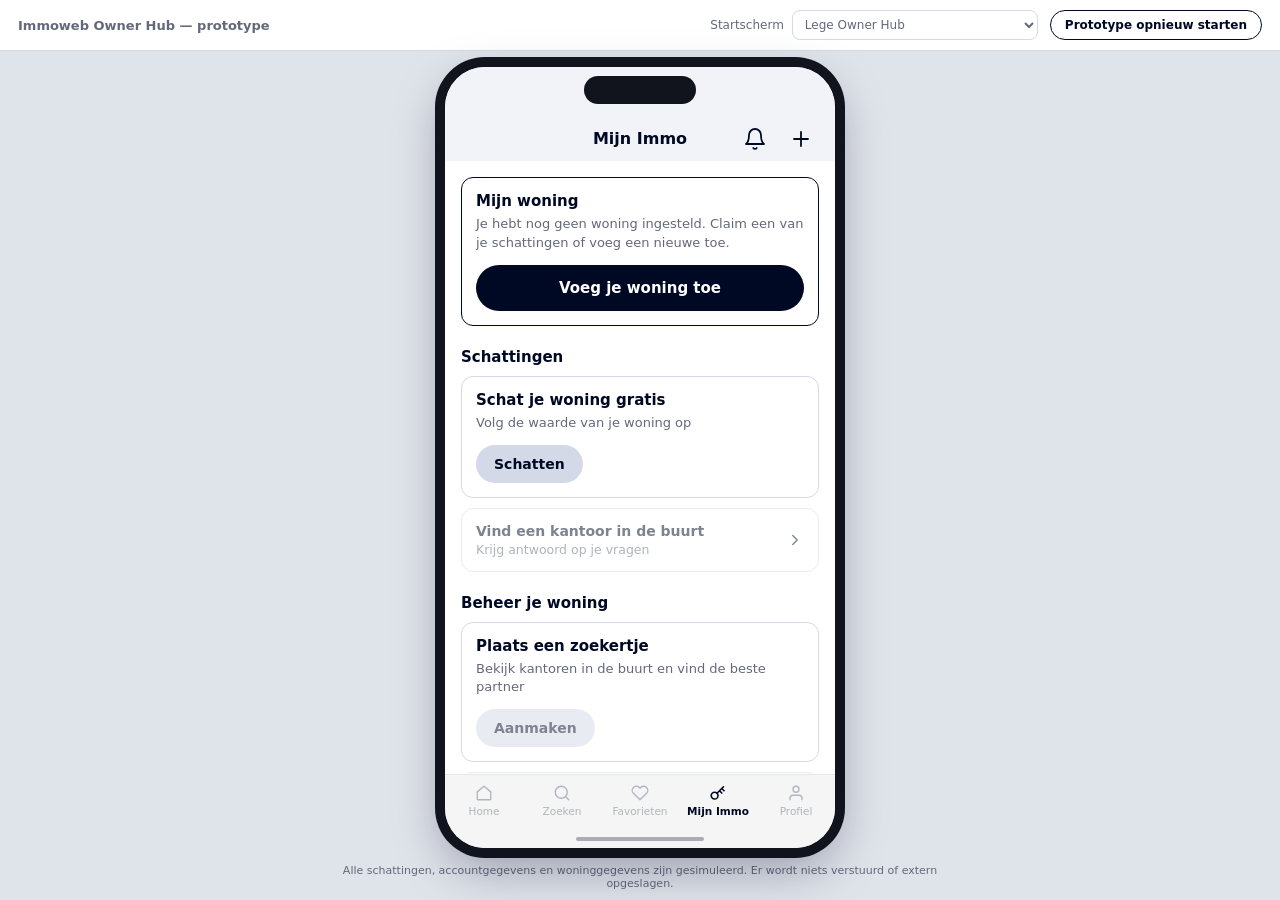
==== commit 00e0b8c8: "Add files via upload" ====
--- a/index.html
+++ b/index.html
@@ -1,25 +1,23 @@
 <!DOCTYPE html>
-<html lang="en">
+<html lang="nl-BE">
 <head>
 <meta charset="utf-8">
 <meta name="viewport" content="width=device-width, initial-scale=1, viewport-fit=cover">
 <meta name="theme-color" content="#F1F3F9">
-<title>Owner hub — prototype</title>
-<link rel="preconnect" href="https://fonts.googleapis.com">
-<link rel="preconnect" href="https://fonts.gstatic.com" crossorigin>
-<link href="https://fonts.googleapis.com/css2?family=Plus+Jakarta+Sans:wght@400;500;600;700;800&display=swap" rel="stylesheet">
+<title>Immoweb — Owner Hub prototype</title>
 <link rel="stylesheet" href="styles.css">
 </head>
 <body>
 
 <!-- ==========================================================================
-     Reusable SVG icon sprite
+     Icon sprite — inline SVG only, so the prototype needs no network at all.
      ========================================================================== -->
-<svg width="0" height="0" style="position:absolute" aria-hidden="true">
+<svg width="0" height="0" style="position:absolute" aria-hidden="true" focusable="false">
   <defs>
     <g id="i-back"><path d="M19 12H5M12 19l-7-7 7-7"/></g>
     <g id="i-close"><path d="M18 6 6 18M6 6l12 12"/></g>
     <g id="i-plus"><path d="M12 5v14M5 12h14"/></g>
+    <g id="i-minus"><path d="M5 12h14"/></g>
     <g id="i-chevron-right"><path d="m9 18 6-6-6-6"/></g>
     <g id="i-chevron-down"><path d="m6 9 6 6 6-6"/></g>
     <g id="i-search"><circle cx="11" cy="11" r="8"/><path d="m21 21-4.35-4.35"/></g>
@@ -33,1338 +31,72 @@
     <g id="i-check"><path d="M20 6 9 17l-5-5"/></g>
     <g id="i-check-circle"><circle cx="12" cy="12" r="9"/><path d="m8.5 12 2.5 2.5 4.5-5"/></g>
     <g id="i-lock"><rect x="5" y="11" width="14" height="10" rx="2"/><path d="M8 11V7a4 4 0 0 1 8 0v4"/></g>
-    <g id="i-image"><rect x="3" y="3" width="18" height="18" rx="2"/><circle cx="8.5" cy="8.5" r="1.5"/><path d="m21 15-5-5L5 21"/></g>
     <g id="i-info"><circle cx="12" cy="12" r="9"/><path d="M12 16v-4M12 8h.01"/></g>
-    <g id="i-minus"><path d="M5 12h14"/></g>
     <g id="i-eye"><path d="M2 12s3.6-7 10-7 10 7 10 7-3.6 7-10 7-10-7-10-7Z"/><circle cx="12" cy="12" r="3"/></g>
     <g id="i-download"><path d="M12 3v12M8 11l4 4 4-4M4 17v2a2 2 0 0 0 2 2h12a2 2 0 0 0 2-2v-2"/></g>
     <g id="i-location"><path d="m22 2-7 20-4-9-9-4 20-7Z"/></g>
     <g id="i-trash"><path d="M4 7h16M9 7V5a1 1 0 0 1 1-1h4a1 1 0 0 1 1 1v2M6 7v13a1 1 0 0 0 1 1h10a1 1 0 0 0 1-1V7"/></g>
-    <g id="i-crossbox"><rect x="3" y="3" width="18" height="18" rx="2"/><path d="m3 3 18 18M21 3 3 21"/></g>
+    <!-- Line icons standing in for the grey placeholder squares in the wireframes -->
+    <g id="i-sparkle"><path d="M12 3v4M12 17v4M3 12h4M17 12h4M5.6 5.6l2.8 2.8M15.6 15.6l2.8 2.8M18.4 5.6l-2.8 2.8M8.4 15.6l-2.8 2.8"/></g>
+    <g id="i-brush"><path d="M4.5 20.5c0-2.5 1.6-3.5 3.5-3.5s3 1 3 2.6-1.8 2.9-3.6 2.9-2.9-1-2.9-2Z"/><path d="m9.5 15.5 9-9a2 2 0 0 1 3 3l-9 9"/></g>
+    <g id="i-thumb"><path d="M7 10v11H4a1 1 0 0 1-1-1v-9a1 1 0 0 1 1-1h3Z"/><path d="M7 10l4-7a2 2 0 0 1 3 2l-1 5h5a2 2 0 0 1 2 2.4l-1.5 7A2 2 0 0 1 16.5 21H7"/></g>
+    <g id="i-clock"><circle cx="12" cy="12" r="9"/><path d="M12 7v5l3 2"/></g>
+    <g id="i-tools"><path d="m14 7 3-3 4 4-3 3M3 21v-3L13 8M17 11 7 21H4"/></g>
+    <g id="i-mountain"><path d="M3 20 10 8l4 6 2-3 5 9H3Z"/></g>
+    <g id="i-window"><rect x="4" y="3" width="16" height="18" rx="2"/><path d="M4 12h16M12 3v18"/></g>
+    <g id="i-wall"><rect x="3" y="5" width="18" height="14" rx="1"/><path d="M3 12h18M8 5v7M16 5v7M12 12v7"/></g>
+    <g id="i-house-line"><path d="M3 10.5 12 3l9 7.5V20a1 1 0 0 1-1 1H4a1 1 0 0 1-1-1v-9.5Z"/><path d="M9 21v-6h6v6"/></g>
+    <g id="i-building"><rect x="4" y="3" width="16" height="18" rx="1"/><path d="M8 7h2M14 7h2M8 11h2M14 11h2M8 15h2M14 15h2"/></g>
+    <g id="i-dots"><circle cx="5" cy="12" r="1.6"/><circle cx="12" cy="12" r="1.6"/><circle cx="19" cy="12" r="1.6"/></g>
+    <g id="i-cabin"><path d="M4 20V9l8-5 8 5v11"/><path d="M4 13h16M4 17h16M9 20v-7h6v7"/></g>
+    <g id="i-villa"><path d="M2 20h20M4 20V10l6-4 6 4v10"/><path d="M16 20V13h4v7M7 14h3M7 17h3"/></g>
+    <g id="i-row"><path d="M3 20V10l4-3 4 3v10M13 20V12l4-3 4 3v8"/><path d="M2 20h20"/></g>
+    <g id="i-manor"><path d="M3 20V8l9-5 9 5v12"/><path d="M2 20h20M7 12h3M14 12h3M10 20v-5h4v5"/></g>
+    <g id="i-tree"><path d="M12 22v-5M8 17h8l-4-5-3 4Z"/><path d="M12 12 8.5 7h7L12 12ZM12 7 9 3h6l-3 4Z"/></g>
+    <g id="i-terrace"><path d="M3 20h18M5 20v-6h14v6M5 14l3-4h8l3 4"/></g>
+    <g id="i-pool"><path d="M3 18c1.5 0 1.5-1.5 3-1.5s1.5 1.5 3 1.5 1.5-1.5 3-1.5 1.5 1.5 3 1.5 1.5-1.5 3-1.5 1.5 1.5 3 1.5"/><path d="M7 15V6a2 2 0 0 1 4 0M13 15V6a2 2 0 0 1 4 0M7 9h4M13 9h4"/></g>
+    <g id="i-flame"><path d="M12 22c4 0 6-2.7 6-6 0-4-4-5-4-9 0 0-3 2-3 5 0-1.5-1.5-3-1.5-3S6 11 6 16c0 3.3 2 6 6 6Z"/></g>
+    <g id="i-bolt"><path d="M13 2 4 14h6l-1 8 9-12h-6l1-8Z"/></g>
+    <g id="i-sun"><circle cx="12" cy="12" r="4"/><path d="M12 2v3M12 19v3M2 12h3M19 12h3M5 5l2 2M17 17l2 2M19 5l-2 2M7 17l-2 2"/></g>
+    <g id="i-leaf"><path d="M4 20c0-9 6-14 16-14 0 10-5 15-13 15-2 0-3-.4-3-1Z"/><path d="M4 20c4-6 8-9 12-10"/></g>
+    <g id="i-drop"><path d="M12 3c3.5 4.2 6 7.3 6 10.5A6 6 0 0 1 6 13.5C6 10.3 8.5 7.2 12 3Z"/></g>
   </defs>
 </svg>
 
 <!-- ==========================================================================
-     Device
+     Desktop chrome. Deliberately OUTSIDE the mobile frame so it can never be
+     mistaken for part of the Immoweb interface (see prompt: TESTING SUPPORT).
      ========================================================================== -->
-<div class="device" id="device">
-  <div class="island"></div>
+<header class="deskbar">
+  <span class="deskbar__label">Immoweb Owner Hub — prototype</span>
+  <div class="deskbar__actions">
+    <label class="deskbar__field">
+      <span>Startscherm</span>
+      <select id="test-jump"></select>
+    </label>
+    <button type="button" class="deskbar__btn" id="reset-btn">Prototype opnieuw starten</button>
+  </div>
+</header>
 
-  <!-- ======================================================================
-       1. MY IMMO — empty state                         [design 01]
-       ====================================================================== -->
-  <section class="screen" id="s-myimmo" data-nav="myimmo">
-    <header class="app-header">
-      <div class="app-header__title">My immo</div>
-      <div class="app-header__right">
-        <button class="icon-btn" data-goto="s-address" aria-label="Add">
-          <svg class="ic" viewBox="0 0 24 24"><use href="#i-plus"/></svg>
-        </button>
-      </div>
-    </header>
+<main class="stage">
+  <div class="device">
+    <div class="device__notch" aria-hidden="true"></div>
+    <!-- Every Immoweb screen is rendered into here by screens.js -->
+    <div class="device__screen" id="screen-root"></div>
+    <div class="device__homebar" aria-hidden="true"></div>
+  </div>
+</main>
 
-    <div class="scroll">
-      <div class="content">
-        <div class="card card--outlined">
-          <h3>My home</h3>
-          <p class="small muted" style="margin-top:6px">Seems like you don’t currently have a home set. Claim one of your estimations or add a new one.</p>
-          <button class="btn btn--primary btn--block" style="margin-top:16px" data-goto="s-address">Add your home</button>
-        </div>
+<p class="deskfoot">
+  Alle schattingen, accountgegevens en woninggegevens zijn gesimuleerd.
+  Er wordt niets verstuurd of extern opgeslagen.
+</p>
 
-        <h2 class="section-title">Property valuations</h2>
-        <div class="card">
-          <h3>Estimate your property for free</h3>
-          <p class="small muted" style="margin-top:6px">Monitor the value of your property</p>
-          <button class="btn btn--soft btn--sm" style="margin-top:14px" data-goto="s-address">Estimate</button>
-        </div>
+<div class="sr-only" aria-live="polite" id="live"></div>
 
-        <button class="row-link" style="margin-top:12px" data-todo="Find an agency nearby">
-          <span>
-            <span class="row-link__title">Find an agency nearby</span>
-            <span class="row-link__sub">Get your questions answered</span>
-          </span>
-          <svg class="ic" viewBox="0 0 24 24"><use href="#i-chevron-right"/></svg>
-        </button>
-
-        <h2 class="section-title">Manage your property</h2>
-        <div class="card">
-          <h3>Place a classified</h3>
-          <p class="small muted" style="margin-top:6px">See nearby agencies to find the best partner</p>
-          <button class="btn btn--soft btn--sm" style="margin-top:14px" data-todo="Place a classified">Create</button>
-        </div>
-
-        <button class="row-link" style="margin-top:12px" data-todo="Entrust your sale to an expert">
-          <span>
-            <span class="row-link__title">Entrust your sale to an expert</span>
-            <span class="row-link__sub">See nearby agencies to find the best partner</span>
-          </span>
-          <svg class="ic" viewBox="0 0 24 24"><use href="#i-chevron-right"/></svg>
-        </button>
-      </div>
-    </div>
-
-    <nav class="bottom-nav" data-nav-bar></nav>
-  </section>
-
-  <!-- ======================================================================
-       2. MY IMMO — with valuation (logged in)          [design 38]
-       ====================================================================== -->
-  <section class="screen" id="s-myimmo-valuation" data-nav="myimmo">
-    <header class="app-header">
-      <div class="app-header__title">My immo</div>
-      <div class="app-header__right">
-        <button class="icon-btn" data-todo="Notifications" aria-label="Notifications">
-          <svg class="ic" viewBox="0 0 24 24"><use href="#i-bell"/></svg>
-        </button>
-        <button class="icon-btn" data-goto="s-address" aria-label="Add">
-          <svg class="ic" viewBox="0 0 24 24"><use href="#i-plus"/></svg>
-        </button>
-      </div>
-    </header>
-
-    <div class="scroll">
-      <div class="content">
-        <div class="card card--outlined">
-          <h3>My home</h3>
-          <p class="small muted" style="margin-top:6px">Seems like you don’t currently have a home set. Claim one of your estimations or add a new one.</p>
-          <button class="btn btn--primary btn--block" style="margin-top:16px" data-goto="s-address">Add your home</button>
-        </div>
-
-        <h2 class="section-title">Property valuations</h2>
-        <button class="valuation-card" data-goto="s-estimation">
-          <span class="valuation-card__top">
-            <span class="valuation-card__icon">
-              <svg class="ic" viewBox="0 0 24 24"><use href="#i-home"/></svg>
-            </span>
-            <span class="valuation-card__price">€&nbsp;<span data-bind="estimate">453,000</span></span>
-          </span>
-          <span class="valuation-card__addr">House in Laines 70, Brussels</span>
-          <span class="valuation-card__meta">159 m² &nbsp;•&nbsp; 3 bedrooms &nbsp;•&nbsp; 2 baths &nbsp;•&nbsp; Terrace</span>
-        </button>
-
-        <button class="row-link" style="margin-top:12px" data-todo="Find an agency nearby">
-          <span>
-            <span class="row-link__title">Find an agency nearby</span>
-            <span class="row-link__sub">Get your questions answered</span>
-          </span>
-          <svg class="ic" viewBox="0 0 24 24"><use href="#i-chevron-right"/></svg>
-        </button>
-
-        <h2 class="section-title">Manage your property</h2>
-        <div class="card">
-          <h3>Place a classified</h3>
-          <p class="small muted" style="margin-top:6px">See nearby agencies to find the best partner</p>
-          <button class="btn btn--soft-dark btn--sm" style="margin-top:14px" data-todo="Place a classified">Create</button>
-        </div>
-
-        <button class="row-link" style="margin-top:12px" data-todo="Entrust your sale to an expert">
-          <span>
-            <span class="row-link__title">Entrust your sale to an expert</span>
-            <span class="row-link__sub">See nearby agencies to find the best partner</span>
-          </span>
-          <svg class="ic" viewBox="0 0 24 24"><use href="#i-chevron-right"/></svg>
-        </button>
-      </div>
-    </div>
-
-    <nav class="bottom-nav" data-nav-bar></nav>
-  </section>
-
-  <!-- ======================================================================
-       3. ADDRESS — search + suggestions        [designs 35, 12, 20]
-       ====================================================================== -->
-  <section class="screen screen--sheet" id="s-address">
-    <header class="sheet-header">
-      <div class="sheet-header__left">
-        <button class="icon-btn" data-goto="s-myimmo" aria-label="Close">
-          <svg class="ic" viewBox="0 0 24 24"><use href="#i-close"/></svg>
-        </button>
-      </div>
-      <div class="sheet-header__title">Estimate property</div>
-    </header>
-
-    <div class="scroll" style="background:#fff">
-      <div class="content">
-        <h1>What is the address of the property?</h1>
-
-        <div class="search-field" style="margin-top:20px">
-          <span class="lead">
-            <svg class="ic ic--sm" viewBox="0 0 24 24"><use href="#i-search"/></svg>
-          </span>
-          <input class="input" id="addr-input" type="search" autocomplete="off"
-                 placeholder="Enter street, city or neighbourhood" aria-label="Address">
-          <button class="clear" id="addr-clear" hidden aria-label="Clear">
-            <svg class="ic ic--sm" viewBox="0 0 24 24" style="stroke-width:2.4"><use href="#i-close"/></svg>
-          </button>
-        </div>
-
-        <button class="link-row" id="addr-locate">
-          <svg class="ic ic--sm" viewBox="0 0 24 24"><use href="#i-location"/></svg>
-          Use my current location
-        </button>
-
-        <div class="suggestions" id="addr-suggestions" hidden></div>
-      </div>
-    </div>
-  </section>
-
-  <!-- ======================================================================
-       4. ADDRESS — confirm with map preview             [design 28]
-       ====================================================================== -->
-  <section class="screen screen--sheet" id="s-address-confirm">
-    <header class="sheet-header">
-      <div class="sheet-header__left">
-        <button class="icon-btn" data-goto="s-myimmo" aria-label="Close">
-          <svg class="ic" viewBox="0 0 24 24"><use href="#i-close"/></svg>
-        </button>
-      </div>
-      <div class="sheet-header__title">Estimate property</div>
-    </header>
-
-    <div class="scroll" style="background:#fff">
-      <div class="content">
-        <h1>What is the address of the property?</h1>
-
-        <div class="search-field" style="margin-top:20px">
-          <span class="lead">
-            <svg class="ic ic--sm" viewBox="0 0 24 24"><use href="#i-search"/></svg>
-          </span>
-          <input class="input" type="text" readonly
-                 value="Ruelle des Prés de l’Eglise 5, 1457 Nil-Saint-Vincent-Saint-Martin, Walhain" aria-label="Address">
-          <button class="clear" data-goto="s-address" aria-label="Clear">
-            <svg class="ic ic--sm" viewBox="0 0 24 24" style="stroke-width:2.4"><use href="#i-close"/></svg>
-          </button>
-        </div>
-
-        <p class="small" style="font-weight:700;margin-top:20px">Map preview</p>
-        <div class="map" style="margin-top:8px">
-          <!-- Static map placeholder. Drop in a Mapbox/Google static image here. -->
-          <svg viewBox="0 0 360 220" width="100%" height="100%" aria-hidden="true">
-            <rect width="360" height="220" fill="#EEF0F4"/>
-            <g stroke="#DADDE4" stroke-width="10" fill="none">
-              <path d="M-10 60 L 380 90"/><path d="M120 -10 L 150 230"/><path d="M-10 170 L 380 150"/>
-            </g>
-            <g stroke="#fff" stroke-width="3" fill="none">
-              <path d="M-10 60 L 380 90"/><path d="M120 -10 L 150 230"/><path d="M-10 170 L 380 150"/>
-            </g>
-            <g fill="#C9CEDA">
-              <rect x="30" y="100" width="46" height="32" rx="3"/>
-              <rect x="180" y="30" width="52" height="30" rx="3"/>
-              <rect x="250" y="160" width="60" height="34" rx="3"/>
-              <rect x="200" y="120" width="40" height="26" rx="3"/>
-            </g>
-            <g transform="translate(168,88)" fill="#000924">
-              <path d="M12 0a12 12 0 0 0-12 12c0 9 12 22 12 22s12-13 12-22A12 12 0 0 0 12 0Z"/>
-              <circle cx="12" cy="12" r="4.5" fill="#fff"/>
-            </g>
-          </svg>
-        </div>
-      </div>
-    </div>
-
-    <footer class="wizard-footer">
-      <button class="back-btn" data-goto="s-address">
-        <svg class="ic ic--sm" viewBox="0 0 24 24"><use href="#i-back"/></svg> Back
-      </button>
-      <button class="btn btn--primary" data-goto="s-property-summary">Confirm</button>
-    </footer>
-  </section>
-
-  <!-- ======================================================================
-       5. PROPERTY SUMMARY → Get estimation              [design 21]
-       ====================================================================== -->
-  <section class="screen screen--sheet" id="s-property-summary">
-    <header class="sheet-header">
-      <div class="sheet-header__left">
-        <button class="icon-btn" data-goto="s-address-confirm" aria-label="Back">
-          <svg class="ic" viewBox="0 0 24 24"><use href="#i-back"/></svg>
-        </button>
-      </div>
-    </header>
-
-    <div class="scroll" style="background:#fff">
-      <div class="content">
-        <div class="photo">
-          <svg class="ic ic--lg" viewBox="0 0 24 24" style="stroke:#fff;opacity:.9"><use href="#i-image"/></svg>
-        </div>
-        <h1 style="margin-top:20px">Ruelle des Prés de l’Eglise 5</h1>
-        <p class="lede">Nil-Saint-Vincent-Saint-Martin, Walhain</p>
-
-        <div style="margin-top:20px">
-          <div class="spec-row"><span>Property type</span><b>House</b></div>
-          <div class="spec-row"><span>Construction year</span><b>1975</b></div>
-          <div class="spec-row"><span>Surface</span><b>159 m²</b></div>
-        </div>
-      </div>
-    </div>
-
-    <footer class="wizard-footer wizard-footer--end">
-      <button class="btn btn--primary btn--block" data-goto="s-collect-email">Get estimation</button>
-    </footer>
-  </section>
-
-  <!-- ======================================================================
-       6. COLLECT E-MAIL                             [designs 19, 23]
-       ====================================================================== -->
-  <section class="screen screen--sheet" id="s-collect-email">
-    <header class="sheet-header">
-      <div class="sheet-header__left">
-        <button class="icon-btn" data-goto="s-property-summary" aria-label="Close">
-          <svg class="ic" viewBox="0 0 24 24"><use href="#i-close"/></svg>
-        </button>
-      </div>
-    </header>
-
-    <div class="scroll" style="background:#fff">
-      <div class="content">
-        <h1>Get your property estimate</h1>
-        <p class="lede">Provide your email to instantly access your valuation. You’ll also be able to save your progress and refine your valuation at any time.</p>
-
-        <div class="field" style="margin-top:24px">
-          <label class="field__label" for="email-input">E-mail</label>
-          <input class="input" id="email-input" type="email" inputmode="email"
-                 autocomplete="email" placeholder="joe.james@email.com">
-        </div>
-
-        <button class="btn btn--primary btn--block" style="margin-top:16px" data-goto="s-preview">Continue</button>
-
-        <div class="or">or</div>
-
-        <button class="btn btn--outline btn--block" data-goto="s-preview">
-          <svg width="18" height="18" viewBox="0 0 48 48" aria-hidden="true">
-            <path fill="#4285F4" d="M45 24c0-1.6-.1-2.7-.4-4H24v7.5h12c-.2 2-1.5 5-4.4 7l6.7 5.2C42.2 36 45 30.6 45 24Z"/>
-            <path fill="#34A853" d="M24 46c5.9 0 10.8-2 14.4-5.3l-6.7-5.2c-1.8 1.3-4.3 2.2-7.7 2.2-5.9 0-10.9-3.9-12.7-9.3l-7 5.4C7.9 41 15.4 46 24 46Z"/>
-            <path fill="#FBBC05" d="M11.3 28.4A13.5 13.5 0 0 1 10.6 24c0-1.5.3-3 .7-4.4l-7-5.4A22 22 0 0 0 2 24c0 3.5.9 6.9 2.3 9.8l7-5.4Z"/>
-            <path fill="#EA4335" d="M24 10.4c3.3 0 6.2 1.1 8.5 3.4l6-6C34.8 4.4 29.9 2 24 2 15.4 2 7.9 7 4.3 14.2l7 5.4c1.8-5.4 6.8-9.2 12.7-9.2Z"/>
-          </svg>
-          Continue with Google
-        </button>
-
-        <button class="btn btn--primary btn--block" style="margin-top:12px" data-goto="s-preview">
-          <svg width="16" height="18" viewBox="0 0 384 512" fill="#fff" aria-hidden="true">
-            <path d="M318.7 268.7c-.2-36.7 16.4-64.4 50-84.8-18.8-26.9-47.2-41.7-84.7-44.6-35.5-2.8-74.3 20.7-88.5 20.7-15 0-49.4-19.7-76.4-19.7C63.3 141.2 4 184.8 4 273.5q0 39.3 14.4 81.2c12.8 36.7 59 126.7 107.2 125.2 25.2-.6 43-17.9 75.8-17.9 31.8 0 48.3 17.9 76.4 17.9 48.6-.7 90.4-82.5 102.6-119.3-65.2-30.7-61.7-90-61.7-91.9zm-56.6-164.2c27.3-32.4 24.8-61.9 24-72.5-24.1 1.4-52 16.4-67.9 34.9-17.5 19.8-27.8 44.3-25.6 71.9 26.1 2 49.9-11.4 69.5-34.3z"/>
-          </svg>
-          Continue with Apple
-        </button>
-
-        <p class="legal">Your information is used for evaluation and email monitoring. You can unsubscribe at any time. By clicking “Continue” and providing your e-mail you agree to the <a href="#" onclick="return false">Terms and Conditions</a>.</p>
-      </div>
-    </div>
-  </section>
-
-  <!-- ======================================================================
-       7. ESTIMATION — PREVIEW (locked)              [designs 22, 36]
-       ====================================================================== -->
-  <section class="screen screen--sheet" id="s-preview">
-    <header class="sheet-header">
-      <div class="sheet-header__left">
-        <button class="icon-btn" data-goto="s-myimmo" aria-label="Close">
-          <svg class="ic" viewBox="0 0 24 24"><use href="#i-close"/></svg>
-        </button>
-      </div>
-      <div class="sheet-header__title">Estimate property</div>
-    </header>
-
-    <div class="scroll" style="background:#fff">
-      <div class="address-line">
-        <svg class="ic ic--sm" viewBox="0 0 24 24" style="margin-top:2px"><use href="#i-pin"/></svg>
-        <span class="address-line__text">
-          <a href="#" onclick="return false">Ruelle Des Prés De L’église 5, Walhain</a>
-          <span class="address-line__meta">159 m² &nbsp;•&nbsp; 4 bedrooms &nbsp;•&nbsp; 2 baths &nbsp;•&nbsp; Terrace</span>
-        </span>
-      </div>
-
-      <div style="padding:0 16px 16px">
-        <div class="card card--dark">
-          <div class="value-card__label">Your property estimated value</div>
-          <div class="value-row">
-            <span class="lock-chip"><svg class="ic ic--sm" viewBox="0 0 24 24" style="stroke:#fff"><use href="#i-lock"/></svg></span>
-            <span class="value-row__dash">—</span>
-            <span class="value-row__main">€453 000</span>
-            <span class="value-row__dash">—</span>
-            <span class="lock-chip"><svg class="ic ic--sm" viewBox="0 0 24 24" style="stroke:#fff"><use href="#i-lock"/></svg></span>
-          </div>
-          <div class="value-card__rent">Rent estimate: €1.300/month</div>
-          <hr class="value-card__hr">
-          <div class="value-card__sharper-title">Want a sharper estimation?</div>
-          <p class="value-card__sharper-body">Create a free account to refine your property’s details and tighten the range above. Plus see exactly how we calculated it.</p>
-          <button class="btn btn--soft-dark btn--sm" style="margin-top:16px" data-goto="s-upsell">
-            Refine my estimate
-            <svg class="ic ic--sm" viewBox="0 0 24 24" style="stroke:#fff"><use href="#i-lock"/></svg>
-          </button>
-        </div>
-
-        <div class="tabs" data-tabs="preview">
-          <button class="tab" data-tab="overview">Market overview</button>
-          <button class="tab is-active" data-tab="comparables">Comparables</button>
-        </div>
-
-        <!-- Comparables (locked) -->
-        <div data-tabpanel="comparables">
-          <div class="stat-grid">
-            <div class="stat">
-              <div class="stat__label">Appear in</div>
-              <div class="stat__value" style="display:flex;align-items:center;gap:8px">
-                <span class="lock-chip" style="background:#EFF1F6;width:44px;height:26px">
-                  <svg class="ic ic--sm" viewBox="0 0 24 24"><use href="#i-lock"/></svg>
-                </span>
-                <span style="font-size:13px;font-weight:500">searches</span>
-              </div>
-              <div class="stat__meta"><span class="lock-mask"><span class="bar" style="width:46px"></span></span> since May</div>
-            </div>
-            <div class="stat">
-              <div class="stat__label">Compete with</div>
-              <div class="stat__value" style="display:flex;align-items:center;gap:8px">
-                <span class="lock-chip" style="background:#EFF1F6;width:44px;height:26px">
-                  <svg class="ic ic--sm" viewBox="0 0 24 24"><use href="#i-lock"/></svg>
-                </span>
-                <span style="font-size:13px;font-weight:500">similar homes</span>
-              </div>
-              <div class="stat__meta"><span class="lock-mask"><span class="bar" style="width:30px"></span></span> new homes since May</div>
-            </div>
-          </div>
-
-          <div class="stat" style="margin-top:12px">
-            <div class="stat__label" style="font-size:15px">Market activity (last X years)</div>
-            <div class="map locked" style="margin-top:10px;height:170px">
-              <svg viewBox="0 0 340 170" width="100%" height="100%" aria-hidden="true">
-                <rect width="340" height="170" fill="#F2F3F6"/>
-                <g stroke="#DDE0E7" stroke-width="6" fill="none">
-                  <path d="M-10 40 L 350 70"/><path d="M90 -10 L 120 180"/><path d="M-10 130 L 350 110"/>
-                </g>
-                <g fill="#000924">
-                  <circle cx="90" cy="45" r="9"/><circle cx="185" cy="40" r="9"/>
-                  <circle cx="215" cy="60" r="9"/><circle cx="130" cy="85" r="9"/>
-                  <circle cx="285" cy="70" r="9"/><circle cx="215" cy="105" r="9"/>
-                </g>
-              </svg>
-            </div>
-            <div class="legend">
-              <span><svg class="ic ic--xs" viewBox="0 0 24 24" style="fill:#000924;stroke:none"><use href="#i-pin"/></svg> properties sold nearby</span>
-              <span><svg class="ic ic--xs" viewBox="0 0 24 24"><use href="#i-pin"/></svg> properties for sale nearby</span>
-            </div>
-          </div>
-        </div>
-
-        <!-- Market overview (locked) -->
-        <div data-tabpanel="overview" hidden>
-          <div class="stat-grid">
-            <div class="stat">
-              <div class="stat__label">Avg. nearby sale</div>
-              <div class="stat__value" style="display:flex;align-items:center;gap:8px">
-                <span class="lock-mask"><span class="bar" style="width:78px;height:22px"></span></span>
-                <svg class="ic ic--sm" viewBox="0 0 24 24"><use href="#i-lock"/></svg>
-              </div>
-            </div>
-            <div class="stat">
-              <div class="stat__label">Price trend (12M)</div>
-              <div class="stat__value" style="display:flex;align-items:center;gap:8px">
-                <span class="lock-mask"><span class="bar" style="width:52px;height:22px"></span></span>
-                <svg class="ic ic--sm" viewBox="0 0 24 24"><use href="#i-lock"/></svg>
-              </div>
-            </div>
-            <div class="stat">
-              <div class="stat__label">Demand score</div>
-              <div class="stat__value" style="display:flex;align-items:center;gap:8px">
-                <span class="lock-mask"><span class="bar" style="width:56px;height:22px"></span></span>
-                <svg class="ic ic--sm" viewBox="0 0 24 24"><use href="#i-lock"/></svg>
-              </div>
-            </div>
-            <div class="stat">
-              <div class="stat__label">Days on market</div>
-              <div class="stat__value" style="display:flex;align-items:center;gap:8px">
-                <span class="lock-mask"><span class="bar" style="width:62px;height:22px"></span></span>
-                <svg class="ic ic--sm" viewBox="0 0 24 24"><use href="#i-lock"/></svg>
-              </div>
-            </div>
-          </div>
-
-          <div class="stat" style="margin-top:12px;position:relative">
-            <div class="stat__label" style="font-size:15px">Price trend (avg. € / m² nearby)</div>
-            <div data-chart="trend" data-locked="1"></div>
-            <svg class="ic ic--sm" viewBox="0 0 24 24" style="position:absolute;left:30px;top:50%"><use href="#i-lock"/></svg>
-          </div>
-        </div>
-
-        <hr class="divider">
-        <p class="tiny muted">Sponsored</p>
-        <h3 style="margin-top:4px">Find experts to manage your project</h3>
-        <p class="small muted" style="margin-top:6px">We can put you in touch with an agent for a free, no-obligation property valuation.</p>
-        <div class="agents" data-agents></div>
-      </div>
-    </div>
-
-    <footer class="wizard-footer">
-      <button class="back-btn" data-goto="s-collect-email">
-        <svg class="ic ic--sm" viewBox="0 0 24 24"><use href="#i-back"/></svg> Back
-      </button>
-      <button class="btn btn--primary" data-goto="s-upsell">
-        See full insights
-        <svg class="ic ic--sm" viewBox="0 0 24 24" style="stroke:#fff"><use href="#i-lock"/></svg>
-      </button>
-    </footer>
-  </section>
-
-  <!-- ======================================================================
-       8. UPSELL — One free account                      [design 15]
-       ====================================================================== -->
-  <section class="screen screen--sheet" id="s-upsell">
-    <header class="sheet-header">
-      <div class="sheet-header__left">
-        <button class="icon-btn" data-goto="s-preview" aria-label="Close">
-          <svg class="ic" viewBox="0 0 24 24"><use href="#i-close"/></svg>
-        </button>
-      </div>
-    </header>
-
-    <div class="scroll" style="background:#fff">
-      <div class="content">
-        <h1>One free account.<br>Your home’s full picture.</h1>
-        <p class="lede">Create a free Immoweb account. No strings attached.</p>
-
-        <div style="margin-top:8px">
-          <div class="benefit">
-            <span class="benefit__icon"><svg class="ic ic--sm" viewBox="0 0 24 24"><use href="#i-image"/></svg></span>
-            <span>
-              <span class="benefit__title">Refine your estimate</span>
-              <p class="benefit__body">Add your property’s details to tighten the range and get a number that reflects what makes your place unique.</p>
-            </span>
-          </div>
-          <div class="benefit">
-            <span class="benefit__icon"><svg class="ic ic--sm" viewBox="0 0 24 24"><use href="#i-image"/></svg></span>
-            <span>
-              <span class="benefit__title">See how we calculate it</span>
-              <p class="benefit__body">Get the full breakdown behind your estimate: comparable sales, price trends, and demand in your exact area.</p>
-            </span>
-          </div>
-          <div class="benefit">
-            <span class="benefit__icon"><svg class="ic ic--sm" viewBox="0 0 24 24"><use href="#i-image"/></svg></span>
-            <span>
-              <span class="benefit__title">Download the full report</span>
-              <p class="benefit__body">Save your complete valuation and neighbourhood insights as a report, ready to share with your bank, an agent, or family.</p>
-            </span>
-          </div>
-          <div class="benefit">
-            <span class="benefit__icon"><svg class="ic ic--sm" viewBox="0 0 24 24"><use href="#i-image"/></svg></span>
-            <span>
-              <span class="benefit__title">Stay up to date</span>
-              <p class="benefit__body">We’ll notify you the moment your property’s price or neighbourhood shifts, so you’re never caught off guard.</p>
-            </span>
-          </div>
-        </div>
-
-        <button class="btn btn--primary btn--block" style="margin-top:28px" data-goto="s-signup-name">Create an account</button>
-      </div>
-    </div>
-  </section>
-
-  <!-- ======================================================================
-       9. SIGN UP — Tell us about yourself            [designs 07, 05]
-       ====================================================================== -->
-  <section class="screen" id="s-signup-name">
-    <header class="wizard-header">
-      <button class="icon-btn" data-goto="s-upsell" aria-label="Back">
-        <svg class="ic" viewBox="0 0 24 24"><use href="#i-back"/></svg>
-      </button>
-    </header>
-
-    <div class="scroll">
-      <div class="content content--wizard">
-        <h1 style="margin-top:56px">Tell us about yourself</h1>
-
-        <div class="field" style="margin-top:32px">
-          <label class="field__label" for="fn">First name</label>
-          <input class="input" id="fn" type="text" autocomplete="given-name">
-        </div>
-        <div class="field">
-          <label class="field__label" for="ln">Last Name</label>
-          <input class="input" id="ln" type="text" autocomplete="family-name">
-        </div>
-        <div class="field">
-          <label class="field__label" for="em2">E-mail</label>
-          <input class="input" id="em2" type="email" autocomplete="email" placeholder="joe.james@email.com">
-        </div>
-
-        <button class="btn btn--primary btn--block" style="margin-top:24px" data-goto="s-signup-password">Next</button>
-      </div>
-    </div>
-  </section>
-
-  <!-- ======================================================================
-       10. SIGN UP — Set your password                [designs 45, 14]
-       ====================================================================== -->
-  <section class="screen" id="s-signup-password">
-    <header class="wizard-header">
-      <button class="icon-btn" data-goto="s-signup-name" aria-label="Back">
-        <svg class="ic" viewBox="0 0 24 24"><use href="#i-back"/></svg>
-      </button>
-    </header>
-
-    <div class="scroll">
-      <div class="content content--wizard">
-        <h1 style="margin-top:56px">Set your password</h1>
-
-        <div class="field" style="margin-top:32px">
-          <label class="field__label" for="pw">Password</label>
-          <div class="password-field">
-            <input class="input" id="pw" type="password" autocomplete="new-password" placeholder="Password12.#$">
-            <button class="eye" data-toggle-pw="pw" aria-label="Show password">
-              <svg class="ic ic--sm" viewBox="0 0 24 24"><use href="#i-eye"/></svg>
-            </button>
-          </div>
-          <div class="rules" id="pw-rules">
-            <p class="rules__title">Your password must contain:</p>
-            <div class="rule" data-rule="len"><span class="rule__dot"></span> At least 10 characters</div>
-            <div class="rule" data-rule="mix"><span class="rule__dot"></span> A combination of uppercase and lowercase letters, numbers, and symbols.</div>
-          </div>
-        </div>
-
-        <div class="field" id="pw2-field" hidden>
-          <label class="field__label" for="pw2">Confirm password</label>
-          <div class="password-field">
-            <input class="input" id="pw2" type="password" autocomplete="new-password">
-            <button class="eye" data-toggle-pw="pw2" aria-label="Show password">
-              <svg class="ic ic--sm" viewBox="0 0 24 24"><use href="#i-eye"/></svg>
-            </button>
-          </div>
-        </div>
-
-        <button class="btn btn--primary btn--block" style="margin-top:24px" data-goto="s-signup-phone">Next</button>
-      </div>
-    </div>
-  </section>
-
-  <!-- ======================================================================
-       11. SIGN UP — You're almost set (phone)        [designs 34, 25]
-       ====================================================================== -->
-  <section class="screen" id="s-signup-phone">
-    <header class="wizard-header">
-      <button class="icon-btn" data-goto="s-signup-password" aria-label="Back">
-        <svg class="ic" viewBox="0 0 24 24"><use href="#i-back"/></svg>
-      </button>
-    </header>
-
-    <div class="scroll">
-      <div class="content content--wizard">
-        <h1 style="margin-top:56px">You’re almost set</h1>
-
-        <div class="field" style="margin-top:32px">
-          <label class="field__label" for="tel">Phone number</label>
-          <div class="phone-row">
-            <select class="select" aria-label="Country code" style="padding-right:26px;background-position:right 8px center">
-              <option>(BE)+32</option>
-              <option>(NL)+31</option>
-              <option>(FR)+33</option>
-              <option>(LU)+352</option>
-              <option>(DE)+49</option>
-            </select>
-            <input class="input" id="tel" type="tel" inputmode="tel" autocomplete="tel-national" placeholder="123 44 55">
-          </div>
-          <p class="tiny muted" style="margin-top:8px">We promise we won’t spam you but we’ll send you a SMS to confirm your number.</p>
-        </div>
-
-        <button class="btn btn--primary btn--block" style="margin-top:20px" data-goto="s-signup-otp">Next</button>
-      </div>
-    </div>
-  </section>
-
-  <!-- ======================================================================
-       12. SIGN UP — Confirm your number (2FA)        [designs 30, 44]
-       ====================================================================== -->
-  <section class="screen" id="s-signup-otp">
-    <header class="wizard-header">
-      <button class="icon-btn" data-goto="s-signup-phone" aria-label="Back">
-        <svg class="ic" viewBox="0 0 24 24"><use href="#i-back"/></svg>
-      </button>
-    </header>
-
-    <div class="scroll">
-      <div class="content content--wizard">
-        <h1 style="margin-top:56px">Confirm your number</h1>
-        <p class="lede">Enter the code we sent over SMS to +32 123 44 55 66. Wrong phone number? <a href="#" data-goto="s-signup-phone" style="font-weight:800;color:var(--text)">Change</a></p>
-
-        <div class="otp" id="otp">
-          <input inputmode="numeric" maxlength="1" aria-label="Digit 1">
-          <input inputmode="numeric" maxlength="1" aria-label="Digit 2">
-          <input inputmode="numeric" maxlength="1" aria-label="Digit 3">
-          <input inputmode="numeric" maxlength="1" aria-label="Digit 4">
-          <input inputmode="numeric" maxlength="1" aria-label="Digit 5">
-          <input inputmode="numeric" maxlength="1" aria-label="Digit 6">
-        </div>
-
-        <p class="small" style="text-align:right;margin-top:10px;color:var(--text-muted)">
-          Did’s get the SMS? <a href="#" onclick="return false" style="font-weight:800;color:var(--text)">Send again</a>
-        </p>
-
-        <button class="btn btn--primary btn--block" style="margin-top:16px" data-goto="s-estimation" data-signin>Create account</button>
-      </div>
-    </div>
-  </section>
-
-  <!-- ======================================================================
-       13. MY ESTIMATION — full / unlocked        [designs 03, 11, 40]
-       ====================================================================== -->
-  <section class="screen" id="s-estimation">
-    <header class="app-header">
-      <div class="app-header__left">
-        <button class="icon-btn" data-goto="s-myimmo-valuation" aria-label="Back">
-          <svg class="ic" viewBox="0 0 24 24"><use href="#i-back"/></svg>
-        </button>
-      </div>
-      <div class="app-header__title">My estimation</div>
-      <div class="app-header__right">
-        <button class="icon-btn" data-todo="Share" aria-label="Share">
-          <svg class="ic" viewBox="0 0 24 24"><use href="#i-share"/></svg>
-        </button>
-      </div>
-    </header>
-
-    <div class="scroll">
-      <div class="address-line">
-        <svg class="ic ic--sm" viewBox="0 0 24 24" style="margin-top:2px"><use href="#i-pin"/></svg>
-        <span class="address-line__text">
-          <a href="#" onclick="return false">Ruelle Des Prés De L’église 5, Walhain</a>
-          <span class="address-line__meta" data-bind="propmeta">House &nbsp;•&nbsp; 159 m²</span>
-        </span>
-      </div>
-
-      <div style="padding:0 16px 16px">
-        <div class="card card--dark">
-          <div class="value-card__label">Your property estimated value</div>
-          <div class="value-row">
-            <span class="value-row__side"><b>€<span data-bind="low">440 000</span></b><span>Low</span></span>
-            <span class="value-row__dash">—</span>
-            <span class="value-row__main">€<span data-bind="mid">453 000</span></span>
-            <span class="value-row__dash">—</span>
-            <span class="value-row__side"><b>€<span data-bind="high">465 000</span></b><span>High</span></span>
-          </div>
-          <div class="value-card__rent">Rent estimate: €<span data-bind="rent">1.300</span>/month</div>
-          <a class="value-card__link" href="#" onclick="return false">
-            How we calculate and rate our estimates
-            <svg class="ic ic--xs" viewBox="0 0 24 24" style="stroke:#fff"><use href="#i-chevron-right"/></svg>
-          </a>
-          <hr class="value-card__hr">
-
-          <!-- default copy, shown until the owner has refined anything -->
-          <div data-est-state="fresh">
-            <div class="value-card__sharper-title">Want a sharper estimation?</div>
-            <p class="value-card__sharper-body">The more we know about your property, the sharper your estimate. Add or update your details anytime to refine the range above.</p>
-          </div>
-          <!-- shown once at least one section is complete -->
-          <div data-est-state="refined" hidden>
-            <div class="value-card__refined">
-              <svg class="ic ic--sm" viewBox="0 0 24 24" style="stroke:#fff;flex:none"><use href="#i-check-circle"/></svg>
-              <span>Estimate refined with last property details.<br>Last update 3 July.</span>
-            </div>
-          </div>
-
-          <button class="btn btn--soft-dark btn--sm" style="margin-top:16px" data-goto="s-refine-hub">Refine my estimate</button>
-        </div>
-
-        <!-- "What would you like to do with this property?" popover -->
-        <div class="popover" id="intent-popover">
-          <button class="popover__close" data-dismiss="#intent-popover" aria-label="Close">
-            <svg class="ic ic--sm" viewBox="0 0 24 24"><use href="#i-close"/></svg>
-          </button>
-          <div class="popover__title">What would you like to do with this property?</div>
-          <div class="stack" data-radio-group="intent" style="margin-top:14px">
-            <button class="choice" data-value="sell">I’d like to sell it</button>
-            <button class="choice" data-value="rent">I’d like to rent it out</button>
-            <button class="choice" data-value="curious">Nothing, I’m just curious</button>
-          </div>
-          <button class="btn btn--soft btn--sm" style="margin-top:14px" data-dismiss="#intent-popover">Save</button>
-        </div>
-
-        <div class="tabs" data-tabs="full">
-          <button class="tab" data-tab="overview">Market overview</button>
-          <button class="tab is-active" data-tab="comparables">Comparables</button>
-        </div>
-
-        <!-- Comparables -->
-        <div data-tabpanel="comparables">
-          <div class="stat-grid">
-            <div class="stat">
-              <div class="stat__label">Appear in</div>
-              <div class="stat__value">234 <span style="font-size:13px;font-weight:500">searches</span></div>
-              <div class="stat__meta">↑ 11.0% since May</div>
-            </div>
-            <div class="stat">
-              <div class="stat__label">Compete with</div>
-              <div class="stat__value">54 <span style="font-size:13px;font-weight:500">similar homes</span></div>
-              <div class="stat__meta">↑ 13 new homes since May</div>
-            </div>
-          </div>
-
-          <div class="stat" style="margin-top:12px">
-            <div class="stat__label" style="font-size:15px">Market activity (last X years)</div>
-            <div class="map" style="margin-top:10px;height:170px">
-              <svg viewBox="0 0 340 170" width="100%" height="100%" aria-hidden="true">
-                <rect width="340" height="170" fill="#F2F3F6"/>
-                <g stroke="#DDE0E7" stroke-width="6" fill="none">
-                  <path d="M-10 40 L 350 70"/><path d="M90 -10 L 120 180"/><path d="M-10 130 L 350 110"/>
-                </g>
-                <g stroke="#fff" stroke-width="2" fill="none">
-                  <path d="M-10 40 L 350 70"/><path d="M90 -10 L 120 180"/><path d="M-10 130 L 350 110"/>
-                </g>
-                <g fill="#000924">
-                  <path d="M90 32a9 9 0 0 0-9 9c0 7 9 17 9 17s9-10 9-17a9 9 0 0 0-9-9Z"/>
-                  <path d="M185 28a9 9 0 0 0-9 9c0 7 9 17 9 17s9-10 9-17a9 9 0 0 0-9-9Z"/>
-                  <path d="M215 48a9 9 0 0 0-9 9c0 7 9 17 9 17s9-10 9-17a9 9 0 0 0-9-9Z"/>
-                  <path d="M130 73a9 9 0 0 0-9 9c0 7 9 17 9 17s9-10 9-17a9 9 0 0 0-9-9Z"/>
-                  <path d="M285 58a9 9 0 0 0-9 9c0 7 9 17 9 17s9-10 9-17a9 9 0 0 0-9-9Z"/>
-                  <path d="M215 93a9 9 0 0 0-9 9c0 7 9 17 9 17s9-10 9-17a9 9 0 0 0-9-9Z"/>
-                </g>
-              </svg>
-            </div>
-            <div class="legend">
-              <span><svg class="ic ic--xs" viewBox="0 0 24 24" style="fill:#000924;stroke:none"><use href="#i-pin"/></svg> properties sold nearby</span>
-              <span><svg class="ic ic--xs" viewBox="0 0 24 24"><use href="#i-pin"/></svg> properties for sale nearby</span>
-            </div>
-          </div>
-        </div>
-
-        <!-- Market overview -->
-        <div data-tabpanel="overview" hidden>
-          <div class="stat-grid">
-            <div class="stat"><div class="stat__label">Avg. nearby sale</div><div class="stat__value">€ 442 500</div></div>
-            <div class="stat"><div class="stat__label">Price trend (12M)</div><div class="stat__value">+6.4%</div></div>
-            <div class="stat"><div class="stat__label">Demand score</div><div class="stat__value">High</div></div>
-            <div class="stat"><div class="stat__label">Days on market</div><div class="stat__value">28 days</div></div>
-          </div>
-          <div class="stat" style="margin-top:12px">
-            <div class="stat__label" style="font-size:15px">Price trend (avg. € / m² nearby)</div>
-            <div data-chart="trend"></div>
-          </div>
-        </div>
-
-        <button class="btn btn--pill-light btn--block" style="margin-top:14px" data-todo="Download full report">
-          <svg class="ic ic--sm" viewBox="0 0 24 24"><use href="#i-download"/></svg>
-          Download full report
-        </button>
-
-        <hr class="divider">
-        <p class="tiny muted">Sponsored</p>
-        <h3 style="margin-top:4px">Find experts to manage your project</h3>
-        <p class="small muted" style="margin-top:6px">We can put you in touch with an agent for a free, no-obligation property valuation.</p>
-        <div class="agents" data-agents></div>
-
-        <hr class="divider">
-        <div class="toggle-row">
-          <span>
-            <span class="toggle-row__title">Notify me if valuation changes</span>
-            <p class="toggle-row__body">We’ll send you an email and a push notification if the price for this estimate changes.</p>
-          </span>
-          <button class="switch is-on" role="switch" aria-checked="true" aria-label="Notify me if valuation changes"></button>
-        </div>
-        <div class="toggle-row">
-          <span>
-            <span class="toggle-row__title">Notify me about this neighbourhood</span>
-            <p class="toggle-row__body">Get monthly insights on this neighbourhood, including average prices, local news, and updates.</p>
-          </span>
-          <button class="switch is-on" role="switch" aria-checked="true" aria-label="Notify me about this neighbourhood"></button>
-        </div>
-
-        <hr class="divider">
-        <h3>Not interested in this property anymore?</h3>
-        <button class="link-row" data-todo="Delete this estimation" style="text-decoration:underline">
-          <svg class="ic ic--sm" viewBox="0 0 24 24"><use href="#i-trash"/></svg>
-          Delete this estimation
-        </button>
-      </div>
-    </div>
-
-    <footer class="wizard-footer">
-      <button class="btn btn--pill-light" data-todo="List on Immoweb">List on Immoweb</button>
-      <button class="btn btn--primary" data-todo="Claim property">Claim property</button>
-    </footer>
-  </section>
-
-  <!-- ======================================================================
-       14. REFINE HUB — Get a sharper estimate  [designs 02, 18, 47, 24]
-       ====================================================================== -->
-  <section class="screen" id="s-refine-hub">
-    <header class="wizard-header">
-      <button class="icon-btn" data-goto="s-estimation" aria-label="Back">
-        <svg class="ic" viewBox="0 0 24 24"><use href="#i-back"/></svg>
-      </button>
-    </header>
-
-    <div class="scroll">
-      <div class="content content--wizard">
-        <h1 style="margin-top:48px">Get a sharper estimate</h1>
-        <p class="lede">The more details you share, the more precise our calculation will be.</p>
-
-        <div class="current-estimate">
-          <div class="current-estimate__label">Curent estimation</div>
-          <div class="current-estimate__value">
-            €<span data-bind="mid">453 000</span>
-            <small data-refine-delta hidden>vs initial estimation of €453 000</small>
-          </div>
-        </div>
-
-        <p class="small muted" style="margin-top:20px">Complete each section whenever you’re ready</p>
-
-        <div class="stack" style="margin-top:12px">
-          <button class="hub-card" data-goto="s-basics-type" data-section="basics">
-            <span class="hub-card__title">Property basics</span>
-            <p class="hub-card__body">Property type, year built, renovation details, etc.</p>
-            <span class="hub-card__foot">
-              <span class="hub-card__time">~ 3 min to complete</span>
-              <span class="badge" data-badge="basics"><span class="badge__dot"></span> Not started</span>
-            </span>
-          </button>
-
-          <button class="hub-card" data-goto="s-interior-rooms" data-section="interior">
-            <span class="hub-card__title">Interior &amp; exterior</span>
-            <p class="hub-card__body">Condition of rooms, view, outdoor spaces, etc.</p>
-            <span class="hub-card__foot">
-              <span class="hub-card__time">~ 5 min to complete</span>
-              <span class="badge" data-badge="interior"><span class="badge__dot"></span> Not started</span>
-            </span>
-          </button>
-
-          <button class="hub-card" data-goto="s-energy-performance" data-section="energy">
-            <span class="hub-card__title">Energy &amp; utilities</span>
-            <p class="hub-card__body">Insulation, energy performance rating (EPC), etc.</p>
-            <span class="hub-card__foot">
-              <span class="hub-card__time">~ 10 min to complete</span>
-              <span class="badge" data-badge="energy"><span class="badge__dot"></span> Not started</span>
-            </span>
-          </button>
-        </div>
-      </div>
-    </div>
-  </section>
-
-  <!-- ======================================================================
-       15. BASICS — property type / kind / facades  [designs 39, 09, 27]
-       ====================================================================== -->
-  <section class="screen" id="s-basics-type" data-flow="basics" data-step="1">
-    <header class="wizard-header">
-      <button class="save-exit" data-goto="s-refine-hub">
-        <svg class="ic ic--sm" viewBox="0 0 24 24"><use href="#i-close"/></svg> Save &amp; Exit
-      </button>
-    </header>
-
-    <div class="scroll">
-      <div class="content content--wizard">
-        <h1 style="margin-top:36px">What type of property is this?</h1>
-        <div class="tile-grid" data-radio-group="ptype">
-          <button class="tile tile--stacked is-selected" data-value="house">
-            <svg class="ic" viewBox="0 0 24 24"><use href="#i-crossbox"/></svg> House
-          </button>
-          <button class="tile tile--stacked" data-value="apartment">
-            <svg class="ic" viewBox="0 0 24 24"><use href="#i-crossbox"/></svg> Apartment or Studio
-          </button>
-          <button class="tile tile--stacked" data-value="other">
-            <svg class="ic" viewBox="0 0 24 24"><use href="#i-crossbox"/></svg> Other
-          </button>
-        </div>
-
-        <h2 class="q" style="margin-top:28px">What kind of house?</h2>
-        <div class="tile-grid" data-radio-group="pkind" style="margin-top:12px">
-          <button class="tile" data-value="house"><svg class="ic ic--sm" viewBox="0 0 24 24"><use href="#i-crossbox"/></svg> House</button>
-          <button class="tile" data-value="chalet"><svg class="ic ic--sm" viewBox="0 0 24 24"><use href="#i-crossbox"/></svg> Chalet</button>
-          <button class="tile" data-value="mansion"><svg class="ic ic--sm" viewBox="0 0 24 24"><use href="#i-crossbox"/></svg> Mansion</button>
-          <button class="tile" data-value="bungalow"><svg class="ic ic--sm" viewBox="0 0 24 24"><use href="#i-crossbox"/></svg> Bungalow</button>
-          <button class="tile" data-value="townhouse"><svg class="ic ic--sm" viewBox="0 0 24 24"><use href="#i-crossbox"/></svg> Town-house</button>
-          <button class="tile" data-value="villa"><svg class="ic ic--sm" viewBox="0 0 24 24"><use href="#i-crossbox"/></svg> Villa</button>
-        </div>
-
-        <h2 class="q" style="margin-top:28px">How many facades does the house have?</h2>
-        <div class="tile-grid" data-radio-group="facades" style="margin-top:12px">
-          <button class="tile is-selected" data-value="2"><svg class="ic ic--sm" viewBox="0 0 24 24"><use href="#i-crossbox"/></svg> 2 or less</button>
-          <button class="tile" data-value="3"><svg class="ic ic--sm" viewBox="0 0 24 24"><use href="#i-crossbox"/></svg> 3</button>
-          <button class="tile" data-value="4"><svg class="ic ic--sm" viewBox="0 0 24 24"><use href="#i-crossbox"/></svg> 4 or more</button>
-        </div>
-      </div>
-    </div>
-
-    <footer class="wizard-footer wizard-footer--end">
-      <div class="progress"><div class="progress__bar" style="width:33%"></div></div>
-      <button class="btn btn--primary" data-goto="s-basics-characteristics">Next</button>
-    </footer>
-  </section>
-
-  <!-- ======================================================================
-       16. BASICS — main characteristics             [designs 29, 43]
-       ====================================================================== -->
-  <section class="screen" id="s-basics-characteristics" data-flow="basics" data-step="2">
-    <header class="wizard-header">
-      <button class="save-exit" data-goto="s-refine-hub">
-        <svg class="ic ic--sm" viewBox="0 0 24 24"><use href="#i-close"/></svg> Save &amp; Exit
-      </button>
-    </header>
-
-    <div class="scroll">
-      <div class="content content--wizard">
-        <h1 style="margin-top:36px">What are the main characteristics of the property?</h1>
-
-        <div class="field field--suffix" style="margin-top:28px">
-          <label class="field__label" for="living">Living area</label>
-          <input class="input input--suffix" id="living" type="number" inputmode="numeric">
-          <span class="suffix">m²</span>
-        </div>
-        <div class="field field--suffix">
-          <label class="field__label" for="land">Total land area <span class="opt">(optional)</span></label>
-          <input class="input input--suffix" id="land" type="number" inputmode="numeric">
-          <span class="suffix">m²</span>
-        </div>
-        <div class="field">
-          <label class="field__label" for="year">Construction year</label>
-          <input class="input" id="year" type="number" inputmode="numeric">
-        </div>
-      </div>
-    </div>
-
-    <footer class="wizard-footer">
-      <div class="progress"><div class="progress__bar" style="width:66%"></div></div>
-      <button class="back-btn" data-goto="s-basics-type">
-        <svg class="ic ic--sm" viewBox="0 0 24 24"><use href="#i-back"/></svg> Back
-      </button>
-      <button class="btn btn--primary" data-goto="s-basics-condition">Next</button>
-    </footer>
-  </section>
-
-  <!-- ======================================================================
-       17. BASICS — condition                        [designs 33, 50]
-       ====================================================================== -->
-  <section class="screen" id="s-basics-condition" data-flow="basics" data-step="3">
-    <header class="wizard-header">
-      <button class="save-exit" data-goto="s-refine-hub">
-        <svg class="ic ic--sm" viewBox="0 0 24 24"><use href="#i-close"/></svg> Save &amp; Exit
-      </button>
-    </header>
-
-    <div class="scroll">
-      <div class="content content--wizard">
-        <h1 style="margin-top:36px">How would you describe its condition?</h1>
-
-        <div class="stack" data-radio-group="condition" style="margin-top:24px">
-          <button class="choice" data-value="new">
-            <span class="choice__icon"><svg class="ic ic--sm" viewBox="0 0 24 24"><use href="#i-image"/></svg></span>
-            <span><span class="choice__title">New / like-new</span><span class="choice__sub">Newly built or fully renovated</span></span>
-          </button>
-          <button class="choice" data-value="renovated">
-            <span class="choice__icon"><svg class="ic ic--sm" viewBox="0 0 24 24"><use href="#i-image"/></svg></span>
-            <span><span class="choice__title">Recently renovated</span><span class="choice__sub">Updated within the last 4 years</span></span>
-          </button>
-          <button class="choice" data-value="good">
-            <span class="choice__icon"><svg class="ic ic--sm" viewBox="0 0 24 24"><use href="#i-image"/></svg></span>
-            <span><span class="choice__title">Good</span><span class="choice__sub">Move-in ready, no major work needed</span></span>
-          </button>
-          <button class="choice" data-value="dated">
-            <span class="choice__icon"><svg class="ic ic--sm" viewBox="0 0 24 24"><use href="#i-image"/></svg></span>
-            <span><span class="choice__title">Dated</span><span class="choice__sub">Hasn’t been updated in 15+ years</span></span>
-          </button>
-          <button class="choice" data-value="renovation">
-            <span class="choice__icon"><svg class="ic ic--sm" viewBox="0 0 24 24"><use href="#i-image"/></svg></span>
-            <span><span class="choice__title">Needs renovation</span><span class="choice__sub">Major work required, non-livable</span></span>
-          </button>
-        </div>
-      </div>
-    </div>
-
-    <footer class="wizard-footer">
-      <div class="progress"><div class="progress__bar" style="width:100%"></div></div>
-      <button class="back-btn" data-goto="s-basics-characteristics">
-        <svg class="ic ic--sm" viewBox="0 0 24 24"><use href="#i-back"/></svg> Back
-      </button>
-      <button class="btn btn--primary" data-goto="s-refine-hub" data-complete="basics">Next</button>
-    </footer>
-  </section>
-
-  <!-- ======================================================================
-       18. INTERIOR — rooms                          [designs 13, 17]
-       ====================================================================== -->
-  <section class="screen" id="s-interior-rooms" data-flow="interior" data-step="1">
-    <header class="wizard-header">
-      <button class="save-exit" data-goto="s-refine-hub">
-        <svg class="ic ic--sm" viewBox="0 0 24 24"><use href="#i-close"/></svg> Save &amp; Exit
-      </button>
-    </header>
-
-    <div class="scroll">
-      <div class="content content--wizard">
-        <h1 style="margin-top:36px">Tell us more about the property</h1>
-
-        <div style="margin-top:28px">
-          <div class="stepper-row">
-            <span class="stepper-row__label">Rooms <svg class="ic ic--xs" viewBox="0 0 24 24"><use href="#i-info"/></svg></span>
-            <span class="stepper" data-stepper="rooms">
-              <button aria-label="Decrease"><svg class="ic ic--sm" viewBox="0 0 24 24"><use href="#i-minus"/></svg></button>
-              <output></output>
-              <button aria-label="Increase"><svg class="ic ic--sm" viewBox="0 0 24 24"><use href="#i-plus"/></svg></button>
-            </span>
-          </div>
-          <div class="stepper-row">
-            <span class="stepper-row__label">Bedrooms</span>
-            <span class="stepper" data-stepper="bedrooms">
-              <button aria-label="Decrease"><svg class="ic ic--sm" viewBox="0 0 24 24"><use href="#i-minus"/></svg></button>
-              <output></output>
-              <button aria-label="Increase"><svg class="ic ic--sm" viewBox="0 0 24 24"><use href="#i-plus"/></svg></button>
-            </span>
-          </div>
-          <div class="stepper-row">
-            <span class="stepper-row__label">Bathrooms</span>
-            <span class="stepper" data-stepper="bathrooms">
-              <button aria-label="Decrease"><svg class="ic ic--sm" viewBox="0 0 24 24"><use href="#i-minus"/></svg></button>
-              <output></output>
-              <button aria-label="Increase"><svg class="ic ic--sm" viewBox="0 0 24 24"><use href="#i-plus"/></svg></button>
-            </span>
-          </div>
-          <div class="stepper-row">
-            <span class="stepper-row__label">Toilets <svg class="ic ic--xs" viewBox="0 0 24 24"><use href="#i-info"/></svg></span>
-            <span class="stepper" data-stepper="toilets">
-              <button aria-label="Decrease"><svg class="ic ic--sm" viewBox="0 0 24 24"><use href="#i-minus"/></svg></button>
-              <output></output>
-              <button aria-label="Increase"><svg class="ic ic--sm" viewBox="0 0 24 24"><use href="#i-plus"/></svg></button>
-            </span>
-          </div>
-        </div>
-      </div>
-    </div>
-
-    <footer class="wizard-footer wizard-footer--end">
-      <div class="progress"><div class="progress__bar" style="width:33%"></div></div>
-      <button class="btn btn--primary" data-goto="s-interior-view">Next</button>
-    </footer>
-  </section>
-
-  <!-- ======================================================================
-       19. INTERIOR — view from the house            [designs 04, 48]
-       ====================================================================== -->
-  <section class="screen" id="s-interior-view" data-flow="interior" data-step="2">
-    <header class="wizard-header">
-      <button class="save-exit" data-goto="s-refine-hub">
-        <svg class="ic ic--sm" viewBox="0 0 24 24"><use href="#i-close"/></svg> Save &amp; Exit
-      </button>
-    </header>
-
-    <div class="scroll">
-      <div class="content content--wizard">
-        <h1 style="margin-top:36px">How would you describe the view from the house?</h1>
-
-        <div class="stack" data-radio-group="view" style="margin-top:24px">
-          <button class="choice" data-value="outstanding">
-            <span class="choice__icon"><svg class="ic ic--sm" viewBox="0 0 24 24"><use href="#i-image"/></svg></span>
-            <span><span class="choice__title">Outstanding</span><span class="choice__sub">A standout view: monument, mountain, sea, or park</span></span>
-          </button>
-          <button class="choice" data-value="clear">
-            <span class="choice__icon"><svg class="ic ic--sm" viewBox="0 0 24 24"><use href="#i-image"/></svg></span>
-            <span><span class="choice__title">Clear</span><span class="choice__sub">Open outlook over street, gardens, or rooftops</span></span>
-          </button>
-          <button class="choice" data-value="blocked">
-            <span class="choice__icon"><svg class="ic ic--sm" viewBox="0 0 24 24"><use href="#i-image"/></svg></span>
-            <span><span class="choice__title">Blocked</span><span class="choice__sub">Faces a wall, fence, or the building next door</span></span>
-          </button>
-        </div>
-      </div>
-    </div>
-
-    <footer class="wizard-footer">
-      <div class="progress"><div class="progress__bar" style="width:66%"></div></div>
-      <button class="back-btn" data-goto="s-interior-rooms">
-        <svg class="ic ic--sm" viewBox="0 0 24 24"><use href="#i-back"/></svg> Back
-      </button>
-      <button class="btn btn--primary" data-goto="s-interior-amenities">Next</button>
-    </footer>
-  </section>
-
-  <!-- ======================================================================
-       20. INTERIOR — amenities      [designs 06, 41, 37, 10, 49]
-       ====================================================================== -->
-  <section class="screen" id="s-interior-amenities" data-flow="interior" data-step="3">
-    <header class="wizard-header">
-      <button class="save-exit" data-goto="s-refine-hub">
-        <svg class="ic ic--sm" viewBox="0 0 24 24"><use href="#i-close"/></svg> Save &amp; Exit
-      </button>
-    </header>
-
-    <div class="scroll">
-      <div class="content content--wizard">
-        <h1 style="margin-top:36px">What other amenities the property has to offer?</h1>
-
-        <div class="stack" style="margin-top:24px">
-          <!-- Garden -->
-          <div class="amenity" data-amenity="garden">
-            <button class="amenity__head">
-              <span class="box"><svg class="ic ic--xs" viewBox="0 0 24 24" style="stroke:#fff;stroke-width:3"><use href="#i-check"/></svg></span>
-              Garden
-            </button>
-            <div class="amenity__body">
-              <div class="field field--suffix">
-                <label class="field__label">Surface</label>
-                <input class="input input--suffix" type="number" inputmode="numeric" aria-label="Garden surface">
-                <span class="suffix">m²</span>
-              </div>
-              <div class="field">
-                <label class="field__label">Orientation</label>
-                <select class="select is-placeholder" aria-label="Garden orientation">
-                  <option value="">Please select</option>
-                  <option>North</option><option>North-East</option><option>East</option>
-                  <option>South-East</option><option>South</option><option>South-West</option>
-                  <option>West</option><option>North-West</option>
-                </select>
-              </div>
-            </div>
-          </div>
-
-          <!-- Terrace -->
-          <div class="amenity" data-amenity="terrace">
-            <button class="amenity__head">
-              <span class="box"><svg class="ic ic--xs" viewBox="0 0 24 24" style="stroke:#fff;stroke-width:3"><use href="#i-check"/></svg></span>
-              Terrace
-            </button>
-            <div class="amenity__body">
-              <div class="field field--suffix">
-                <label class="field__label">Surface</label>
-                <input class="input input--suffix" type="number" inputmode="numeric" aria-label="Terrace surface">
-                <span class="suffix">m²</span>
-              </div>
-              <div class="field">
-                <label class="field__label">Orientation</label>
-                <select class="select is-placeholder" aria-label="Terrace orientation">
-                  <option value="">Please select</option>
-                  <option>North</option><option>North-East</option><option>East</option>
-                  <option>South-East</option><option>South</option><option>South-West</option>
-                  <option>West</option><option>North-West</option>
-                </select>
-              </div>
-            </div>
-          </div>
-
-          <!-- Swimming pool -->
-          <button class="check" data-check="pool">
-            <span class="box"><svg class="ic ic--xs" viewBox="0 0 24 24" style="stroke:#fff;stroke-width:3"><use href="#i-check"/></svg></span>
-            Swimming pool
-          </button>
-        </div>
-      </div>
-    </div>
-
-    <footer class="wizard-footer">
-      <div class="progress"><div class="progress__bar" style="width:100%"></div></div>
-      <button class="back-btn" data-goto="s-interior-view">
-        <svg class="ic ic--sm" viewBox="0 0 24 24"><use href="#i-back"/></svg> Back
-      </button>
-      <button class="btn btn--primary" data-goto="s-refine-hub" data-complete="interior">Next</button>
-    </footer>
-  </section>
-
-  <!-- ======================================================================
-       21. ENERGY — performance + EPC     [designs 46, 32, 16]
-       ====================================================================== -->
-  <section class="screen" id="s-energy-performance" data-flow="energy" data-step="1">
-    <header class="wizard-header">
-      <button class="save-exit" data-goto="s-refine-hub">
-        <svg class="ic ic--sm" viewBox="0 0 24 24"><use href="#i-close"/></svg> Save &amp; Exit
-      </button>
-    </header>
-
-    <div class="scroll">
-      <div class="content content--wizard">
-        <h1 style="margin-top:36px">What is the property’s energy performance?</h1>
-
-        <div style="margin-top:24px">
-          <button class="select-trigger is-placeholder" data-sheet="epc" data-target="epc-value">Please select</button>
-        </div>
-
-        <!-- revealed once an EPC rating is chosen -->
-        <div id="epc-details" hidden>
-          <h2 class="q" style="margin-top:28px">What other details?</h2>
-          <div class="field field--suffix">
-            <label class="field__label" for="epc-ref">Reference number of EPC report</label>
-            <input class="input input--suffix" id="epc-ref" type="text" placeholder="399 kWh/m²">
-            <span class="suffix">m²</span>
-          </div>
-          <div class="field field--suffix">
-            <label class="field__label" for="epc-cons">EPC Energy Consumption per Sqm</label>
-            <input class="input input--suffix" id="epc-cons" type="text" placeholder="100 kg CO₂/m²">
-            <span class="suffix">m²</span>
-          </div>
-          <div class="field">
-            <label class="field__label" for="epc-co2">EPC – CO2 emission</label>
-            <input class="input" id="epc-co2" type="text" placeholder="60888 kWh/year">
-          </div>
-        </div>
-      </div>
-    </div>
-
-    <footer class="wizard-footer wizard-footer--end">
-      <div class="progress"><div class="progress__bar" style="width:50%"></div></div>
-      <button class="btn btn--primary" data-goto="s-energy-heating">Next</button>
-    </footer>
-  </section>
-
-  <!-- ======================================================================
-       22. ENERGY — heating + features   [designs 42, 31, 08, 26]
-       ====================================================================== -->
-  <section class="screen" id="s-energy-heating" data-flow="energy" data-step="2">
-    <header class="wizard-header">
-      <button class="save-exit" data-goto="s-refine-hub">
-        <svg class="ic ic--sm" viewBox="0 0 24 24"><use href="#i-close"/></svg> Save &amp; Exit
-      </button>
-    </header>
-
-    <div class="scroll">
-      <div class="content content--wizard">
-        <h1 style="margin-top:36px">How is the property heated?</h1>
-
-        <div style="margin-top:24px">
-          <button class="select-trigger is-placeholder" data-sheet="heating" data-target="heating-value">Please select</button>
-        </div>
-
-        <!-- revealed once a heating type is chosen -->
-        <div id="heating-details" hidden>
-          <h2 class="q" style="margin-top:28px">Select any additional energy features:</h2>
-          <div class="stack" style="margin-top:12px">
-            <button class="check" data-check="heatpump"><span class="box"><svg class="ic ic--xs" viewBox="0 0 24 24" style="stroke:#fff;stroke-width:3"><use href="#i-check"/></svg></span> Heat pump</button>
-            <button class="check" data-check="pv"><span class="box"><svg class="ic ic--xs" viewBox="0 0 24 24" style="stroke:#fff;stroke-width:3"><use href="#i-check"/></svg></span> Photovoltaic solar panels</button>
-            <button class="check" data-check="thermic"><span class="box"><svg class="ic ic--xs" viewBox="0 0 24 24" style="stroke:#fff;stroke-width:3"><use href="#i-check"/></svg></span> Thermic solar panels</button>
-            <button class="check" data-check="glazing"><span class="box"><svg class="ic ic--xs" viewBox="0 0 24 24" style="stroke:#fff;stroke-width:3"><use href="#i-check"/></svg></span> Double glazing</button>
-            <button class="check" data-check="waterheater"><span class="box"><svg class="ic ic--xs" viewBox="0 0 24 24" style="stroke:#fff;stroke-width:3"><use href="#i-check"/></svg></span> Common water heater</button>
-            <button class="check" data-check="glazing2"><span class="box"><svg class="ic ic--xs" viewBox="0 0 24 24" style="stroke:#fff;stroke-width:3"><use href="#i-check"/></svg></span> Double glazing</button>
-          </div>
-        </div>
-      </div>
-    </div>
-
-    <footer class="wizard-footer">
-      <div class="progress"><div class="progress__bar" style="width:100%"></div></div>
-      <button class="back-btn" data-goto="s-energy-performance">
-        <svg class="ic ic--sm" viewBox="0 0 24 24"><use href="#i-back"/></svg> Back
-      </button>
-      <button class="btn btn--primary" data-goto="s-refine-hub" data-complete="energy">Next</button>
-    </footer>
-  </section>
-
-  <!-- ======================================================================
-       Bottom-sheet pickers (Heating type / Energy performance)
-       ====================================================================== -->
-  <div class="overlay" id="overlay" data-dismiss-overlay>
-    <div class="sheet" role="dialog" aria-modal="true" aria-labelledby="sheet-title">
-      <div class="sheet-header">
-        <div class="sheet-header__left">
-          <button class="icon-btn" data-dismiss-overlay aria-label="Close">
-            <svg class="ic" viewBox="0 0 24 24"><use href="#i-close"/></svg>
-          </button>
-        </div>
-        <div class="sheet-header__title" id="sheet-title"></div>
-      </div>
-      <div class="sheet__list" id="sheet-list"></div>
-    </div>
-  </div>
-
-  <div class="home-bar"></div>
-</div>
-
-<!-- Prototype navigation helper — delete this block before handing to devs -->
-<div class="proto-bar">
-  <span>Jump to</span>
-  <select id="proto-jump" aria-label="Jump to screen"></select>
-</div>
-
+<script src="ui.js"></script>
+<script src="data.js"></script>
+<script src="screens.js"></script>
 <script src="app.js"></script>
 </body>
 </html>
--- a/styles.css
+++ b/styles.css
@@ -1,1018 +1,723 @@
 /* ==========================================================================
-   Owner hub prototype — design tokens + components
-   Sampled from the Figma exports (393 × 852, iPhone 15 frame)
+   Immoweb Owner Hub — low-fidelity prototype styles.
+   Deliberately not a production design: wireframe structure and density,
+   with Immoweb's dark blue, white/light-grey surfaces, subtle borders,
+   rounded controls and generous spacing.
+   No webfonts, no external assets — the prototype works fully offline.
    ========================================================================== */
 
 :root {
-  /* Brand */
-  --navy:         #000924;
-  --navy-80:      #262E45;
-  --navy-hover:   #171B25;
-
-  /* Surfaces */
-  --bg-page:      #FFFFFF;
-  --bg-header:    #F1F3F9;
-  --bg-nav:       #F5F5F5;
-  --bg-subtle:    #F3F5FA;
-  --bg-selected:  #EDEFF5;
-  --bg-btn-soft:  #D4D9E8;
-
-  /* Text */
-  --text:         #000924;
-  --text-muted:   #63697B;
-  --text-faint:   #8B8E96;
-  --text-on-dark: #FFFFFF;
-
-  /* Lines */
-  --border:       #D4D9E8;
-  --border-strong:#000924;
-  --divider:      #E5E8F0;
-
-  /* Status */
-  --ok:           #0E8A5F;
-  --pending:      #63697B;
-
-  /* Type — the Figma file uses Immoweb's brand face.
-     Swap --font for the licensed webfont when you have it; everything
-     downstream reads from this one variable. */
-  --font: 'Plus Jakarta Sans', 'Greet Standard', -apple-system,
-          BlinkMacSystemFont, 'Segoe UI', Roboto, sans-serif;
-
-  /* Metrics */
-  --pad:          16px;
-  --radius-sm:    8px;
-  --radius:       12px;
-  --radius-lg:    16px;
-  --radius-pill:  999px;
-  --statusbar:    54px;
-  --headerbar:    44px;
-  --navheight:    83px;
-  --footerheight: 88px;
-}
-
-/* ---------- reset ---------- */
-* { box-sizing: border-box; margin: 0; padding: 0; -webkit-tap-highlight-color: transparent; }
-html { -webkit-text-size-adjust: 100%; }
+  /* Immoweb dark blue — the primary action colour used across the wireframes */
+  --blue:        #000924;
+  --blue-soft:   #3D4459;
+  --blue-tint:   #D4D9E8;
+
+  --bg-desk:     #DFE3EA;
+  --bg-page:     #FFFFFF;
+  --bg-header:   #F1F3F9;
+  --bg-nav:      #F5F5F5;
+  --bg-subtle:   #F3F5FA;
+  --bg-selected: #EDEFF5;
+
+  --text:        #000924;
+  --text-muted:  #63697B;
+  --text-faint:  #8B8E96;
+
+  --border:      #D4D9E8;
+  --divider:     #E5E8F0;
+
+  --focus:       #1A63D8;
+
+  --pad:         16px;
+  --r-sm:        8px;
+  --r:           12px;
+  --r-pill:      999px;
+
+  --statusbar:   50px;
+  --headerbar:   44px;
+
+  --font: system-ui, -apple-system, 'Segoe UI', Roboto, 'Helvetica Neue', Arial, sans-serif;
+}
+
+* { box-sizing: border-box; margin: 0; padding: 0; }
+
+html, body { height: 100%; }
+
 body {
   font-family: var(--font);
   color: var(--text);
-  background: #E9EBF0;
+  background: var(--bg-desk);
   display: flex;
+  flex-direction: column;
   align-items: center;
-  justify-content: center;
-  min-height: 100vh;
-  min-height: 100dvh;
-}
+  /* The desktop page itself never scrolls — only the mobile viewport does. */
+  overflow: hidden;
+}
+
 button { font: inherit; color: inherit; background: none; border: 0; cursor: pointer; }
 input, select { font: inherit; color: inherit; }
-a { color: inherit; }
-
-/* ==========================================================================
-   Icons — single sprite, inherit colour + size from context
+
+.sr-only {
+  position: absolute; width: 1px; height: 1px;
+  padding: 0; margin: -1px; overflow: hidden;
+  clip: rect(0 0 0 0); white-space: nowrap; border: 0;
+}
+
+/* Visible focus everywhere. */
+:focus-visible {
+  outline: 3px solid var(--focus);
+  outline-offset: 2px;
+  border-radius: 4px;
+}
+
+/* ==========================================================================
+   Icons
    ========================================================================== */
 .ic {
-  width: 24px;
-  height: 24px;
-  flex: none;
-  fill: none;
-  stroke: currentColor;
-  stroke-width: 2;
-  stroke-linecap: round;
-  stroke-linejoin: round;
-}
-.ic--lg { width: 40px; height: 40px; }
+  width: 24px; height: 24px; flex: none;
+  fill: none; stroke: currentColor; stroke-width: 1.8;
+  stroke-linecap: round; stroke-linejoin: round;
+}
+.ic--lg { width: 44px; height: 44px; }
 .ic--sm { width: 18px; height: 18px; }
 .ic--xs { width: 14px; height: 14px; }
 
 /* ==========================================================================
-   Device frame — phone mock on desktop, full-bleed on real mobile
-   ========================================================================== */
-.device {
-  position: relative;
-  width: 393px;
-  height: 852px;
-  background: var(--bg-page);
-  border-radius: 46px;
-  box-shadow: 0 0 0 11px #10131c, 0 0 0 13px #2b3040, 0 32px 70px rgba(0,9,36,.42);
-  overflow: hidden;
+   Desktop chrome — outside the phone
+   ========================================================================== */
+.deskbar {
   flex: none;
-}
-
-/* iOS notch / dynamic island */
-.island {
-  position: absolute;
-  top: 11px; left: 50%;
-  transform: translateX(-50%);
-  width: 120px; height: 34px;
-  background: #000;
-  border-radius: var(--radius-pill);
-  z-index: 90;
-  pointer-events: none;
-}
-/* home indicator */
-.home-bar {
-  position: absolute;
-  bottom: 8px; left: 50%;
-  transform: translateX(-50%);
-  width: 138px; height: 5px;
-  border-radius: var(--radius-pill);
-  background: var(--navy);
-  opacity: .85;
-  z-index: 90;
-  pointer-events: none;
-}
-
-@media (max-width: 480px) {
-  body { display: block; background: var(--bg-page); }
-  .device {
-    width: 100%;
-    height: 100vh;
-    height: 100dvh;
-    border-radius: 0;
-    box-shadow: none;
-  }
-  .island, .home-bar { display: none; }
-  :root { --statusbar: env(safe-area-inset-top, 20px); }
-}
-
-/* ==========================================================================
-   Screens — only one visible at a time
-   ========================================================================== */
-.screen {
-  position: absolute;
-  inset: 0;
-  display: none;
-  flex-direction: column;
-  background: var(--bg-page);
-  overflow: hidden;
-}
-.screen.is-active { display: flex; }
-
-.scroll {
-  flex: 1;
-  overflow-y: auto;
-  -webkit-overflow-scrolling: touch;
-  overscroll-behavior: contain;
-}
-.scroll::-webkit-scrollbar { width: 0; }
-
-/* ==========================================================================
-   Headers
-   ========================================================================== */
-
-/* Grey app header, e.g. "My immo", "My estimation" */
-.app-header {
-  position: sticky;
-  top: 0;
-  z-index: 40;
-  flex: none;
-  background: var(--bg-header);
-  padding-top: var(--statusbar);
-  height: calc(var(--statusbar) + var(--headerbar));
-  display: grid;
-  grid-template-columns: 1fr auto 1fr;
-  align-items: center;
-  padding-inline: var(--pad);
-}
-.app-header__title {
-  grid-column: 2;
-  font-size: 16px;
-  font-weight: 800;
-  text-align: center;
-  white-space: nowrap;
-}
-.app-header__left  { grid-column: 1; justify-self: start; display: flex; gap: 4px; }
-.app-header__right { grid-column: 3; justify-self: end; display: flex; gap: 14px; align-items: center; }
-
-/* White header used by the estimate wizard: "✕ Save & Exit" */
-.wizard-header {
-  flex: none;
-  padding-top: var(--statusbar);
-  padding-inline: var(--pad);
-  height: calc(var(--statusbar) + var(--headerbar));
-  display: flex;
-  align-items: center;
-  background: var(--bg-page);
-}
-.save-exit {
-  display: inline-flex;
-  align-items: center;
-  gap: 10px;
-  font-size: 15px;
-  font-weight: 700;
-}
-
-/* Bottom-sheet style header (modal screens) */
-.sheet-header {
-  flex: none;
-  background: var(--bg-page);
-  border-bottom: 1px solid var(--divider);
-  border-radius: 14px 14px 0 0;
-  padding-top: 10px;
-  position: relative;
-  display: grid;
-  grid-template-columns: 1fr auto 1fr;
-  align-items: center;
-  padding-inline: var(--pad);
-  height: 62px;
-}
-.sheet-header::before {
-  content: '';
-  position: absolute;
-  top: 8px; left: 50%;
-  transform: translateX(-50%);
-  width: 36px; height: 4px;
-  border-radius: var(--radius-pill);
-  background: var(--border);
-}
-.sheet-header__title { grid-column: 2; font-size: 16px; font-weight: 800; }
-.sheet-header__left  { grid-column: 1; justify-self: start; }
-
-/* screens presented as a sheet sit on a black backdrop */
-.screen--sheet { background: #000; padding-top: 34px; }
-.screen--sheet > .sheet-header { border-radius: 14px 14px 0 0; }
-
-.icon-btn {
-  display: inline-flex;
-  align-items: center;
-  justify-content: center;
-  width: 32px; height: 32px;
-  border-radius: var(--radius-pill);
-}
-.icon-btn:active { background: rgba(0,9,36,.06); }
-
-/* ==========================================================================
-   Content
-   ========================================================================== */
-.content { padding: var(--pad); }
-.content--wizard { padding: 8px var(--pad) 24px; }
-
-/* Measured off the exports: cap-to-cap line spacing 32px, ascender 19px
-   → 25px/32px. Section headings measured at 20px/26px. */
-h1, .h1 {
-  font-size: 25px;
-  line-height: 32px;
-  font-weight: 800;
-  letter-spacing: -.01em;
-}
-h2, .h2 { font-size: 20px; line-height: 26px; font-weight: 800; }
-h3, .h3 { font-size: 16px; font-weight: 800; }
-
-/* "Property valuations", "Manage your property" — list headings on My immo */
-.section-title { font-size: 16px; font-weight: 800; margin: 24px 0 12px; }
-
-/* Follow-up questions inside a wizard step ("What kind of house?") are set
-   at the same size as the step's own h1 in the designs. */
-.q { font-size: 25px; line-height: 32px; font-weight: 800; letter-spacing: -.01em; }
-
-.lede { font-size: 14px; line-height: 22px; color: var(--text-muted); margin-top: 8px; }
-.muted { color: var(--text-muted); }
-.small { font-size: 13px; line-height: 1.45; }
-.tiny  { font-size: 12px; line-height: 1.45; }
-.stack > * + * { margin-top: 12px; }
-.mt-24 { margin-top: 24px; }
-.mt-32 { margin-top: 32px; }
-
-/* ==========================================================================
-   Buttons
-   ========================================================================== */
-.btn {
-  display: inline-flex;
-  align-items: center;
-  justify-content: center;
-  gap: 8px;
-  height: 48px;
-  padding: 0 24px;
-  border-radius: var(--radius-pill);
-  font-size: 15px;
-  font-weight: 800;
-  transition: transform .06s ease, opacity .15s ease;
-}
-.btn:active { transform: scale(.97); }
-.btn--primary { background: var(--navy); color: #fff; }
-.btn--soft    { background: var(--bg-btn-soft); color: var(--navy); }
-.btn--soft-dark { background: var(--navy-80); color: #fff; opacity: .95; }
-.btn--ghost   { background: transparent; color: var(--navy); }
-.btn--outline { background: #fff; border: 1px solid var(--border); }
-.btn--block   { width: 100%; }
-.btn--sm      { height: 40px; padding: 0 20px; font-size: 14px; }
-.btn--pill-light { background: var(--bg-subtle); color: var(--navy); }
-
-/* ==========================================================================
-   Cards & rows
-   ========================================================================== */
-.card {
-  background: #fff;
-  border: 1px solid var(--border);
-  border-radius: var(--radius);
-  padding: 16px;
-}
-.card--outlined { border-color: var(--navy); }
-.card--dark {
-  background: var(--navy);
-  border: 0;
-  color: #fff;
-  border-radius: var(--radius-lg);
-  padding: 20px 16px;
-}
-
-.row-link {
-  display: flex;
-  align-items: center;
-  justify-content: space-between;
-  gap: 12px;
   width: 100%;
-  text-align: left;
-  background: #fff;
-  border: 1px solid var(--border);
-  border-radius: var(--radius);
-  padding: 16px;
-}
-.row-link:active { background: var(--bg-subtle); }
-.row-link__title { display: block; font-size: 15px; font-weight: 800; }
-.row-link__sub   { display: block; font-size: 13px; color: var(--text-muted); margin-top: 4px; }
-
-/* ==========================================================================
-   Estimate value card (the navy hero)
-   ========================================================================== */
-.value-card__label {
-  text-align: center;
-  font-size: 13px;
-  font-weight: 800;
-}
-.value-row {
-  display: flex;
-  align-items: center;
-  justify-content: center;
-  gap: 8px;
-  margin-top: 14px;
-}
-.value-row__main { font-size: 30px; font-weight: 800; letter-spacing: -.02em; white-space: nowrap; }
-.value-row__side { text-align: center; }
-.value-row__side b { display: block; font-size: 12px; font-weight: 800; }
-.value-row__side span { font-size: 11px; color: #B0B1B6; }
-.value-row__dash { color: #fff; }
-.value-card__rent {
-  text-align: center;
-  font-size: 14px;
-  margin-top: 10px;
-}
-.value-card__link {
-  display: flex;
-  align-items: center;
-  justify-content: center;
-  gap: 4px;
-  margin-top: 14px;
-  font-size: 13px;
-  font-weight: 600;
-  text-decoration: underline;
-}
-.value-card__hr { border: 0; border-top: 1px solid rgba(255,255,255,.22); margin: 18px 0; }
-.value-card__sharper-title { font-size: 14px; font-weight: 800; }
-.value-card__sharper-body  { font-size: 12.5px; line-height: 1.5; color: #C7CAD4; margin-top: 6px; }
-.value-card__refined {
-  display: flex; gap: 10px; align-items: flex-start;
-  font-size: 12.5px; line-height: 1.4; color: #E4E6EC;
-}
-
-/* blurred/locked bits in the signed-out preview */
-.locked {
-  filter: blur(6px);
-  user-select: none;
-  pointer-events: none;
-}
-.lock-chip {
-  display: inline-flex;
-  align-items: center;
-  justify-content: center;
-  width: 62px; height: 34px;
-  border-radius: var(--radius-sm);
-  background: rgba(255,255,255,.16);
-}
-.lock-mask {
-  position: relative;
-  display: inline-block;
-  border-radius: 6px;
-  overflow: hidden;
-}
-.lock-mask > .bar { display: block; height: 18px; border-radius: 4px; background: #D9DCE4; }
-
-/* ==========================================================================
-   Tabs (Market overview / Comparables)
-   ========================================================================== */
-.tabs {
-  display: grid;
-  grid-template-columns: 1fr 1fr;
-  gap: 4px;
-  padding: 4px;
-  background: var(--bg-subtle);
-  border-radius: var(--radius-pill);
-  margin-top: 20px;
-}
-.tab {
-  height: 40px;
-  border-radius: var(--radius-pill);
-  font-size: 14px;
-  font-weight: 700;
-  color: var(--text);
-}
-.tab.is-active { background: var(--navy); color: #fff; font-weight: 800; }
-
-.stat-grid { display: grid; grid-template-columns: 1fr 1fr; gap: 10px; margin-top: 12px; }
-.stat {
-  border: 1px solid var(--border);
-  border-radius: var(--radius);
-  padding: 12px;
-}
-.stat__label { font-size: 13px; font-weight: 800; }
-.stat__value { font-size: 20px; font-weight: 800; margin-top: 6px; }
-.stat__meta  { font-size: 12px; color: var(--text-muted); margin-top: 4px; }
-
-/* ==========================================================================
-   Forms
-   ========================================================================== */
-.field { margin-top: 16px; }
-.field__label { display: block; font-size: 13px; font-weight: 700; margin-bottom: 6px; }
-.field__label .opt { font-weight: 500; color: var(--text-muted); }
-
-.input, .select {
-  width: 100%;
-  height: 48px;
-  padding: 0 14px;
-  border: 1px solid var(--border);
-  border-radius: var(--radius-sm);
-  background: #fff;
-  font-size: 15px;
-}
-.input::placeholder { color: var(--text-faint); }
-.input:focus, .select:focus { outline: 2px solid var(--navy); outline-offset: -2px; }
-.input--suffix { padding-right: 40px; }
-
-.field--suffix { position: relative; }
-.field--suffix .suffix {
-  position: absolute;
-  right: 14px; bottom: 15px;
-  font-size: 13px;
-  color: var(--text-muted);
-  pointer-events: none;
-}
-
-.select {
-  appearance: none;
-  background-image: url("data:image/svg+xml;utf8,<svg xmlns='http://www.w3.org/2000/svg' width='16' height='16' viewBox='0 0 24 24' fill='none' stroke='%23000924' stroke-width='2' stroke-linecap='round' stroke-linejoin='round'><polyline points='6 9 12 15 18 9'/></svg>");
-  background-repeat: no-repeat;
-  background-position: right 14px center;
-  padding-right: 40px;
-}
-.select:invalid, .select.is-placeholder { color: var(--text-faint); }
-
-/* faux select that opens a bottom sheet, as designed */
-.select-trigger {
-  width: 100%;
-  height: 48px;
-  padding: 0 40px 0 14px;
-  border: 1px solid var(--border);
-  border-radius: var(--radius-sm);
-  background: #fff;
-  font-size: 15px;
-  text-align: left;
-  position: relative;
-}
-.select-trigger.is-placeholder { color: var(--text-faint); }
-.select-trigger::after {
-  content: '';
-  position: absolute;
-  right: 14px; top: 50%;
-  width: 16px; height: 16px;
-  transform: translateY(-50%);
-  background: url("data:image/svg+xml;utf8,<svg xmlns='http://www.w3.org/2000/svg' width='16' height='16' viewBox='0 0 24 24' fill='none' stroke='%23000924' stroke-width='2' stroke-linecap='round' stroke-linejoin='round'><polyline points='6 9 12 15 18 9'/></svg>") no-repeat center;
-}
-
-.password-field { position: relative; }
-.password-field .eye {
-  position: absolute;
-  right: 10px; top: 50%;
-  transform: translateY(-50%);
-  width: 32px; height: 32px;
-  display: grid;
-  place-items: center;
-}
-
-.rules { margin-top: 10px; }
-.rules__title { font-size: 12.5px; color: var(--text-muted); }
-.rule {
-  display: flex;
-  gap: 8px;
-  align-items: flex-start;
-  font-size: 12.5px;
-  line-height: 1.45;
-  color: var(--text-muted);
-  margin-top: 4px;
-}
-.rule__dot {
-  flex: none;
-  width: 14px; height: 14px;
-  margin-top: 2px;
-  border-radius: 50%;
-  border: 1.5px solid var(--border);
-}
-.rule.is-met .rule__dot { border-color: var(--navy); background: var(--navy); }
-.rule.is-met { color: var(--text); }
-
-/* search field with leading icon */
-.search-field { position: relative; }
-.search-field .lead {
-  position: absolute;
-  left: 14px; top: 50%;
-  transform: translateY(-50%);
-  pointer-events: none;
-}
-.search-field .clear {
-  position: absolute;
-  right: 10px; top: 50%;
-  transform: translateY(-50%);
-  width: 28px; height: 28px;
-  display: grid;
-  place-items: center;
-}
-.search-field .input { padding-left: 42px; padding-right: 42px; }
-
-.suggestions { margin-top: 8px; }
-.suggestion {
-  display: block;
-  width: 100%;
-  text-align: left;
-  padding: 14px 0;
-  border-bottom: 1px solid var(--divider);
-  font-size: 14px;
-  line-height: 1.4;
-  color: var(--text-muted);
-}
-.suggestion b { color: var(--text); font-weight: 800; }
-.suggestion:active { background: var(--bg-subtle); }
-
-.link-row {
-  display: inline-flex;
-  align-items: center;
-  gap: 10px;
-  margin-top: 14px;
-  font-size: 14px;
-  font-weight: 600;
-}
-
-/* ---------- choice cards (radio / checkbox) ---------- */
-.choice {
-  display: flex;
-  align-items: center;
-  gap: 12px;
-  width: 100%;
-  text-align: left;
-  padding: 14px;
-  border: 1px solid var(--border);
-  border-radius: var(--radius-sm);
-  background: #fff;
-  font-size: 14px;
-  cursor: pointer;
-}
-.choice.is-selected { background: var(--bg-selected); border-color: var(--border); }
-.choice__icon {
-  flex: none;
-  width: 26px; height: 26px;
-  border-radius: 4px;
-  display: grid;
-  place-items: center;
-  color: var(--navy);
-}
-.choice__title { display: block; font-weight: 800; font-size: 14px; }
-.choice__sub { display: block; font-size: 12.5px; line-height: 1.4; color: var(--text-muted); margin-top: 2px; }
-
-/* boxed tiles: House / Apartment / Other, House / Chalet … */
-.tile-grid { display: grid; grid-template-columns: 1fr 1fr; gap: 10px; margin-top: 14px; }
-.tile {
-  border: 1px solid var(--border);
-  border-radius: var(--radius-sm);
-  background: #fff;
-  padding: 14px;
-  display: flex;
-  align-items: center;
-  gap: 10px;
-  font-size: 14px;
-  text-align: left;
-}
-.tile.is-selected { background: var(--bg-selected); }
-.tile--stacked {
-  flex-direction: column;
-  justify-content: center;
-  gap: 10px;
-  height: 96px;
-  text-align: center;
-  font-size: 13px;
-}
-
-/* checkbox rows */
-.check {
-  display: flex;
-  align-items: center;
-  gap: 12px;
-  width: 100%;
-  padding: 14px;
-  border: 1px solid var(--border);
-  border-radius: var(--radius-sm);
-  background: #fff;
-  font-size: 14px;
-  text-align: left;
-  cursor: pointer;
-}
-.check.is-checked { background: var(--bg-selected); }
-.box {
-  flex: none;
-  width: 22px; height: 22px;
-  border: 2px solid var(--navy);
-  border-radius: 4px;
-  display: grid;
-  place-items: center;
-  background: #fff;
-}
-.check.is-checked .box, .amenity.is-open .box { background: var(--navy); }
-.box svg { opacity: 0; }
-.check.is-checked .box svg, .amenity.is-open .box svg { opacity: 1; }
-
-/* amenity: checkbox that expands to reveal surface + orientation */
-.amenity {
-  border: 1px solid var(--border);
-  border-radius: var(--radius-sm);
-  background: #fff;
-  overflow: hidden;
-}
-.amenity.is-open { background: var(--bg-selected); }
-.amenity__head {
-  display: flex;
-  align-items: center;
-  gap: 12px;
-  width: 100%;
-  padding: 14px;
-  font-size: 14px;
-  font-weight: 800;
-  text-align: left;
-  cursor: pointer;
-}
-.amenity__body { display: none; padding: 0 14px 14px; }
-.amenity.is-open .amenity__body { display: block; }
-.amenity__body .field:first-child { margin-top: 0; }
-
-/* stepper: Rooms / Bedrooms … */
-.stepper-row {
   display: flex;
   align-items: center;
   justify-content: space-between;
   gap: 16px;
-  padding: 10px 0;
-}
-.stepper-row__label { display: flex; align-items: center; gap: 8px; font-size: 14px; }
-.stepper {
-  display: grid;
-  grid-template-columns: 40px 44px 40px;
-  align-items: center;
-  height: 44px;
+  padding: 10px 18px;
+  background: #fff;
+  border-bottom: 1px solid var(--border);
+}
+.deskbar__label { font-size: 13px; font-weight: 700; color: var(--text-muted); }
+.deskbar__actions { display: flex; align-items: center; gap: 12px; }
+.deskbar__field { display: flex; align-items: center; gap: 8px; font-size: 12px; color: var(--text-muted); }
+.deskbar__field select {
   border: 1px solid var(--border);
-  border-radius: var(--radius-sm);
-  overflow: hidden;
-}
-.stepper button { height: 100%; display: grid; place-items: center; }
-.stepper button:active { background: var(--bg-subtle); }
-.stepper output { text-align: center; font-size: 15px; font-weight: 700; }
-.stepper output:empty::before { content: '-'; color: var(--text-faint); }
-
-/* OTP */
-.otp { display: grid; grid-template-columns: repeat(6, 1fr); gap: 8px; margin-top: 18px; }
-.otp input {
-  width: 100%;
-  height: 52px;
-  border: 1px solid var(--border);
-  border-radius: var(--radius-sm);
-  text-align: center;
-  font-size: 18px;
+  border-radius: var(--r-sm);
+  padding: 6px 8px;
+  font-size: 12px;
+  background: #fff;
+}
+.deskbar__btn {
+  border: 1px solid var(--blue);
+  border-radius: var(--r-pill);
+  padding: 7px 14px;
+  font-size: 12px;
   font-weight: 700;
   background: #fff;
 }
-.otp input:focus { outline: 2px solid var(--navy); outline-offset: -2px; }
-
-/* phone number */
-.phone-row { display: grid; grid-template-columns: 84px 1fr; gap: 8px; }
-
-/* toggles */
-.toggle-row {
+.deskbar__btn:hover { background: var(--blue); color: #fff; }
+
+.stage {
+  flex: 1;
+  display: grid;
+  place-items: center;
+  width: 100%;
+  min-height: 0;
+  padding: 16px 0;
+}
+
+.deskfoot {
+  flex: none;
+  font-size: 11px;
+  color: var(--text-muted);
+  padding: 0 16px 10px;
+  text-align: center;
+  max-width: 640px;
+}
+
+/* ==========================================================================
+   Device
+   ========================================================================== */
+.device {
+  position: relative;
+  width: 390px;
+  height: 100%;
+  max-height: 844px;
+  background: var(--bg-page);
+  border-radius: 40px;
+  box-shadow: 0 0 0 10px #11141d, 0 18px 50px rgba(0, 9, 36, .35);
+  overflow: hidden;
   display: flex;
-  align-items: flex-start;
-  justify-content: space-between;
-  gap: 16px;
-  padding: 18px 0;
-}
-.toggle-row__title { display: block; font-size: 15px; font-weight: 800; }
-.toggle-row__body  { font-size: 13px; line-height: 1.45; color: var(--text-muted); margin-top: 6px; }
-.switch {
-  flex: none;
-  width: 52px; height: 30px;
-  border-radius: var(--radius-pill);
-  background: var(--border);
-  position: relative;
-  transition: background .18s ease;
-}
-.switch::after {
-  content: '';
-  position: absolute;
-  top: 3px; left: 3px;
-  width: 24px; height: 24px;
-  border-radius: 50%;
-  background: #fff;
-  transition: transform .18s ease;
-  box-shadow: 0 1px 3px rgba(0,0,0,.25);
-}
-.switch.is-on { background: var(--navy); }
-.switch.is-on::after { transform: translateX(22px); }
-
-/* ==========================================================================
-   Wizard footer — sticky
-   ========================================================================== */
-.wizard-footer {
-  flex: none;
-  position: sticky;
-  bottom: 0;
-  z-index: 40;
+  flex-direction: column;
+}
+.device__notch {
+  position: absolute; top: 9px; left: 50%; transform: translateX(-50%);
+  width: 112px; height: 28px; background: #11141d; border-radius: var(--r-pill);
+  z-index: 60; pointer-events: none;
+}
+.device__homebar {
+  position: absolute; bottom: 7px; left: 50%; transform: translateX(-50%);
+  width: 128px; height: 4px; border-radius: var(--r-pill);
+  background: var(--blue); opacity: .3; z-index: 60; pointer-events: none;
+}
+.device__screen { flex: 1; display: flex; flex-direction: column; min-height: 0; position: relative; }
+
+/* Real mobile: full bleed, no phone mock. */
+@media (max-width: 460px) {
+  body { overflow: auto; }
+  .deskbar { position: sticky; top: 0; z-index: 100; }
+  .stage { padding: 0; }
+  .device {
+    width: 100%; max-height: none; height: auto; min-height: 80vh;
+    border-radius: 0; box-shadow: none;
+  }
+  .device__notch, .device__homebar { display: none; }
+  :root { --statusbar: 8px; }
+}
+
+/* ==========================================================================
+   Screen scaffold
+   ========================================================================== */
+.scroll {
+  flex: 1;
+  overflow-y: auto;
+  overscroll-behavior: contain;
+  -webkit-overflow-scrolling: touch;
+}
+.pad { padding: var(--pad); }
+.pad--top0 { padding-top: 0; }
+
+.h1 { font-size: 23px; line-height: 1.25; font-weight: 800; letter-spacing: -.01em; }
+.h3 { font-size: 15px; font-weight: 800; }
+.q  { font-size: 20px; line-height: 1.3; font-weight: 800; margin-top: 28px; }
+.lede { font-size: 14px; line-height: 1.5; color: var(--text-muted); margin-top: 8px; }
+.label-sm { font-size: 13px; font-weight: 700; margin-top: 20px; }
+.section-title { font-size: 15px; font-weight: 800; margin: 22px 0 10px; }
+.sponsored { font-size: 11px; color: var(--text-muted); }
+.legal { font-size: 11px; line-height: 1.5; color: var(--text-muted); text-align: center; margin-top: 18px; }
+.mt-16 { margin-top: 16px; } .mt-20 { margin-top: 20px; }
+.mt-24 { margin-top: 24px; } .mt-32 { margin-top: 32px; } .mt-40 { margin-top: 40px; }
+.rule { border: 0; border-top: 1px solid var(--divider); margin: 20px 0; }
+.stack > * + * { margin-top: 10px; }
+.stack--tight > * + * { margin-top: 8px; }
+
+/* ==========================================================================
+   Headers
+   ========================================================================== */
+.hdr { flex: none; display: grid; grid-template-columns: 1fr auto 1fr; align-items: center;
+       padding-inline: var(--pad); position: relative; }
+.hdr__left  { justify-self: start; display: flex; gap: 2px; }
+.hdr__right { justify-self: end; display: flex; gap: 10px; align-items: center; }
+.hdr__title { grid-column: 2; font-size: 16px; font-weight: 800; text-align: center; white-space: nowrap; }
+
+.hdr--app {
+  background: var(--bg-header);
+  padding-top: var(--statusbar);
+  height: calc(var(--statusbar) + var(--headerbar));
+  border-bottom: 1px solid transparent;
+}
+.hdr--plain {
   background: var(--bg-page);
-  padding: 12px var(--pad) 26px;
-  display: flex;
-  align-items: center;
-  justify-content: space-between;
-  gap: 12px;
-}
-.wizard-footer--end { justify-content: flex-end; }
+  padding-top: var(--statusbar);
+  height: calc(var(--statusbar) + var(--headerbar));
+  grid-template-columns: 1fr;
+}
+.hdr--sheet {
+  background: var(--bg-page);
+  border-bottom: 1px solid var(--divider);
+  padding-top: 18px; height: 62px;
+}
+
+/* Screens presented as a modal sheet sit below the status bar, on a dark
+   backdrop, exactly as the wireframes show them. */
+.device__screen:has(> .hdr--sheet) { background: #11141d; padding-top: 34px; }
+.device__screen:has(> .hdr--sheet) > .hdr--sheet { border-radius: 14px 14px 0 0; }
+.device__screen:has(> .hdr--sheet) > .scroll,
+.device__screen:has(> .hdr--sheet) > .action-bar { background: var(--bg-page); }
+.hdr__grab {
+  position: absolute; top: 8px; left: 50%; transform: translateX(-50%);
+  width: 34px; height: 4px; border-radius: var(--r-pill); background: var(--border);
+}
+
+.icon-btn {
+  display: inline-flex; align-items: center; justify-content: center;
+  width: 36px; height: 36px; border-radius: var(--r-pill);
+}
+.icon-btn:hover { background: rgba(0, 9, 36, .06); }
+
+.save-exit { display: inline-flex; align-items: center; gap: 8px; font-size: 14px; font-weight: 700; }
+
+/* ==========================================================================
+   Buttons
+   ========================================================================== */
+.btn {
+  display: inline-flex; align-items: center; justify-content: center; gap: 8px;
+  min-height: 46px; padding: 0 22px;
+  border-radius: var(--r-pill);
+  font-size: 15px; font-weight: 800;
+  text-align: center;
+}
+.btn--block { width: 100%; }
+.btn--sm { min-height: 38px; padding: 0 18px; font-size: 14px; }
+.btn--primary    { background: var(--blue); color: #fff; }
+.btn--soft       { background: var(--blue-tint); color: var(--blue); }
+.btn--soft-dark  { background: var(--blue-soft); color: #fff; }
+.btn--outline    { background: #fff; border: 1px solid var(--border); }
+.btn--pill-light { background: var(--bg-subtle); color: var(--blue); }
+.btn:not(:disabled):not(.is-inert):hover { filter: brightness(1.12); }
+.btn--soft:not(:disabled):hover, .btn--pill-light:not(:disabled):hover { filter: brightness(.96); }
+
+/* Disabled = required info missing. Not colour-only: the label dims AND the
+   cursor changes AND aria-disabled is set. */
+.btn:disabled {
+  background: var(--bg-subtle);
+  color: var(--text-faint);
+  border: 1px dashed var(--border);
+  cursor: not-allowed;
+}
+
+/* Inert = the wireframes give this control no destination. */
+.is-inert { opacity: .5; cursor: not-allowed; }
+.btn.is-inert:hover { filter: none; }
+
+.btn-back { display: inline-flex; align-items: center; gap: 8px; font-size: 15px; font-weight: 700; padding: 12px 4px; }
+
+.link { text-decoration: underline; font-weight: 700; }
+.link-row { display: inline-flex; align-items: center; gap: 8px; margin-top: 12px; font-size: 14px; font-weight: 600; }
+
+/* ==========================================================================
+   Sticky action bar + progress
+   ========================================================================== */
+.action-bar {
+  flex: none; position: relative;
+  background: var(--bg-page);
+  border-top: 1px solid var(--divider);
+  padding: 12px var(--pad) 20px;
+  display: flex; align-items: center; justify-content: space-between; gap: 10px;
+}
+.action-bar--end { justify-content: flex-end; }
+.action-bar__main { display: flex; gap: 10px; align-items: center; }
+.action-bar--stack .action-bar__main { flex: 1; }
+.action-bar--stack .btn { flex: 1; }
+
 .progress {
-  position: absolute;
-  top: 0; left: 0; right: 0;
-  height: 4px;
+  position: absolute; top: 0; left: 0; right: 0; height: 4px;
   background: var(--divider);
 }
 .progress__bar {
-  height: 100%;
-  background: var(--navy-80);
-  border-radius: 0 var(--radius-pill) var(--radius-pill) 0;
-  transition: width .3s ease;
-}
-.back-btn { display: inline-flex; align-items: center; gap: 10px; font-size: 15px; font-weight: 700; }
-
-/* ==========================================================================
-   Bottom nav — sticky, only on the My immo tab screens
+  height: 100%; background: var(--blue-soft);
+  border-radius: 0 var(--r-pill) var(--r-pill) 0;
+  transition: width .25s ease;
+}
+
+/* ==========================================================================
+   Bottom navigation
    ========================================================================== */
 .bottom-nav {
   flex: none;
-  position: sticky;
-  bottom: 0;
-  z-index: 50;
-  height: var(--navheight);
+  height: 74px;
   background: var(--bg-nav);
-  display: grid;
-  grid-template-columns: repeat(5, 1fr);
-  align-items: start;
-  padding-top: 10px;
+  border-top: 1px solid var(--divider);
+  display: grid; grid-template-columns: repeat(5, 1fr);
+  align-items: start; padding-top: 9px;
 }
 .nav-item {
-  display: flex;
-  flex-direction: column;
-  align-items: center;
-  gap: 4px;
-  font-size: 11px;
-  color: var(--text-muted);
-}
-.nav-item.is-active { color: var(--navy); font-weight: 700; }
-.nav-item svg { display: block; }
-.nav-item:active { opacity: .6; }
-
-/* ==========================================================================
-   Refine hub section cards
-   ========================================================================== */
+  display: flex; flex-direction: column; align-items: center; gap: 3px;
+  font-size: 10.5px; color: var(--text-muted);
+}
+.nav-item.is-current { color: var(--blue); font-weight: 700; }
+.nav-item.is-current .nav-item__icon { stroke-width: 2.2; }
+.nav-item.is-inert { opacity: .45; }
+
+/* ==========================================================================
+   Cards
+   ========================================================================== */
+.card {
+  background: #fff;
+  border: 1px solid var(--border);
+  border-radius: var(--r);
+  padding: 14px;
+}
+.card + .card, .card + .row-link, .row-link + .card { margin-top: 10px; }
+.card--outlined { border-color: var(--blue); }
+.card__title { font-size: 15px; font-weight: 800; }
+.card__body { font-size: 13px; line-height: 1.45; color: var(--text-muted); margin-top: 5px; }
+.card .btn { margin-top: 12px; }
+
+.row-link {
+  display: flex; align-items: center; justify-content: space-between; gap: 12px;
+  width: 100%; text-align: left;
+  background: #fff; border: 1px solid var(--border); border-radius: var(--r);
+  padding: 14px; margin-top: 10px;
+}
+.row-link__title { display: block; font-size: 14px; font-weight: 800; }
+.row-link__sub   { display: block; font-size: 12.5px; color: var(--text-muted); margin-top: 3px; }
+
+/* Owner Hub property card */
+.prop-card {
+  display: block; width: 100%; text-align: left;
+  background: #fff; border: 1px solid var(--border); border-radius: var(--r);
+  padding: 14px; margin-top: 10px;
+}
+.card--outlined .prop-card { margin-top: 10px; }
+.prop-card:hover { background: var(--bg-subtle); }
+.prop-card__top { display: flex; align-items: center; justify-content: space-between; gap: 12px; }
+.prop-card__icon {
+  width: 34px; height: 34px; border-radius: 6px; background: var(--bg-subtle);
+  display: grid; place-items: center;
+}
+.prop-card__price { font-size: 20px; font-weight: 800; }
+.prop-card__title { display: block; font-size: 13.5px; font-weight: 800; margin-top: 10px; }
+.prop-card__meta  { display: block; font-size: 12.5px; color: var(--text-muted); margin-top: 3px; }
+
+/* ==========================================================================
+   Estimate card (dark hero)
+   ========================================================================== */
+.est {
+  background: var(--blue); color: #fff;
+  border-radius: var(--r); padding: 18px 14px;
+}
+.est__label { text-align: center; font-size: 13px; font-weight: 800; }
+.est__row { display: flex; align-items: center; justify-content: center; gap: 7px; margin-top: 12px; }
+.est__mid { font-size: 27px; font-weight: 800; letter-spacing: -.02em; white-space: nowrap; }
+.est__side { text-align: center; }
+.est__side b { display: block; font-size: 11.5px; font-weight: 800; white-space: nowrap; }
+.est__side span { font-size: 10.5px; color: #AEB2BF; }
+.est__dash { opacity: .8; }
+.est__rent { text-align: center; font-size: 13.5px; margin-top: 8px; }
+.est__link {
+  display: flex; align-items: center; justify-content: center; gap: 4px;
+  width: 100%; margin-top: 12px; font-size: 12.5px; text-decoration: underline; color: #fff;
+}
+.est__hr { border: 0; border-top: 1px solid rgba(255,255,255,.22); margin: 16px 0; }
+.est__q { font-size: 13.5px; font-weight: 800; }
+.est__body { font-size: 12px; line-height: 1.5; color: #C4C8D3; margin-top: 5px; }
+.est__refined { display: flex; gap: 9px; align-items: flex-start; font-size: 12px; line-height: 1.4; color: #E2E4EA; }
+.est .btn { margin-top: 14px; }
+
+.lock-chip {
+  display: inline-grid; place-items: center;
+  width: 54px; height: 30px; border-radius: 6px;
+  background: rgba(255,255,255,.14);
+}
+
+/* ==========================================================================
+   Address line
+   ========================================================================== */
+.addr-line { display: flex; gap: 9px; align-items: flex-start; padding: 14px var(--pad); }
+.addr-line__street { display: block; font-size: 13.5px; font-weight: 800; text-decoration: underline; }
+.addr-line__meta   { display: block; font-size: 12.5px; color: var(--text-muted); margin-top: 3px; }
+
+/* ==========================================================================
+   Search + suggestions
+   ========================================================================== */
+.search { position: relative; margin-top: 18px; }
+.search__icon { position: absolute; left: 13px; top: 50%; transform: translateY(-50%); pointer-events: none; color: var(--text-muted); }
+.search .input { padding-left: 40px; padding-right: 40px; }
+.search__clear {
+  position: absolute; right: 8px; top: 50%; transform: translateY(-50%);
+  width: 28px; height: 28px; display: grid; place-items: center; border-radius: var(--r-pill);
+}
+.search__clear:hover { background: var(--bg-subtle); }
+
+.suggestions { list-style: none; margin-top: 6px; }
+.suggestion {
+  display: block; width: 100%; text-align: left;
+  padding: 13px 4px; border-bottom: 1px solid var(--divider);
+  font-size: 13.5px; line-height: 1.4; color: var(--text-muted);
+}
+.suggestion b { color: var(--text); font-weight: 800; }
+.suggestion:hover { background: var(--bg-subtle); }
+
+/* ==========================================================================
+   Forms
+   ========================================================================== */
+.field { margin-top: 14px; position: relative; }
+.field__label { display: block; font-size: 12.5px; font-weight: 700; margin-bottom: 5px; }
+.field__opt { font-weight: 400; color: var(--text-muted); }
+.field__help { font-size: 11.5px; line-height: 1.45; color: var(--text-muted); margin-top: 6px; }
+.field__error { font-size: 11.5px; color: #B3261E; margin-top: 6px; font-weight: 600; }
+
+.input, .select {
+  width: 100%; height: 46px; padding: 0 13px;
+  border: 1px solid var(--border); border-radius: var(--r-sm);
+  background: #fff; font-size: 15px;
+}
+.input::placeholder { color: var(--text-faint); }
+.select.is-placeholder { color: var(--text-faint); }
+.select {
+  appearance: none; padding-right: 36px;
+  background-image: url("data:image/svg+xml;utf8,<svg xmlns='http://www.w3.org/2000/svg' width='16' height='16' viewBox='0 0 24 24' fill='none' stroke='%23000924' stroke-width='2' stroke-linecap='round' stroke-linejoin='round'><polyline points='6 9 12 15 18 9'/></svg>");
+  background-repeat: no-repeat; background-position: right 12px center;
+}
+
+.field--suffix .input { padding-right: 46px; }
+.field__suffix {
+  position: absolute; right: 13px; bottom: 14px;
+  font-size: 12.5px; color: var(--text-muted); pointer-events: none;
+}
+
+.select-trigger {
+  width: 100%; height: 46px; padding: 0 13px;
+  border: 1px solid var(--border); border-radius: var(--r-sm);
+  background: #fff; font-size: 15px; text-align: left;
+  display: flex; align-items: center; justify-content: space-between; gap: 8px;
+}
+.select-trigger.is-placeholder { color: var(--text-faint); }
+
+.pw { position: relative; }
+.pw .input { padding-right: 44px; }
+.pw__eye {
+  position: absolute; right: 8px; top: 50%; transform: translateY(-50%);
+  width: 30px; height: 30px; display: grid; place-items: center; border-radius: var(--r-pill);
+}
+
+.rules { margin-top: 10px; }
+.rules__title { font-size: 12px; color: var(--text-muted); }
+.rule { display: flex; gap: 8px; align-items: flex-start; font-size: 12px; line-height: 1.45; color: var(--text-muted); margin-top: 4px; border: 0; }
+.rule__dot { flex: none; width: 13px; height: 13px; margin-top: 2px; border-radius: 50%; border: 1.5px solid var(--border); }
+.rule.is-met { color: var(--text); font-weight: 600; }
+.rule.is-met .rule__dot { background: var(--blue); border-color: var(--blue); }
+
+.phone-row { display: grid; grid-template-columns: 108px 1fr; gap: 8px; }
+
+.otp { display: grid; grid-template-columns: repeat(6, 1fr); gap: 7px; margin-top: 18px; }
+.otp__box {
+  width: 100%; height: 50px; text-align: center; font-size: 18px; font-weight: 700;
+  border: 1px solid var(--border); border-radius: var(--r-sm); background: #fff;
+}
+.resend { font-size: 12.5px; color: var(--text-muted); text-align: right; margin-top: 10px; }
+
+.or { display: flex; align-items: center; gap: 10px; margin: 12px 0; font-size: 12.5px; color: var(--text-muted); }
+.or::before, .or::after { content: ''; flex: 1; border-top: 1px solid var(--divider); }
+.btn + .btn { margin-top: 10px; }
+.or + .btn { margin-top: 0; }
+
+/* ==========================================================================
+   Selection cards
+   ========================================================================== */
+.choice {
+  display: flex; align-items: center; gap: 11px; width: 100%; text-align: left;
+  padding: 13px; border: 1px solid var(--border); border-radius: var(--r-sm);
+  background: #fff; font-size: 14px;
+}
+.choice:hover { background: var(--bg-subtle); }
+/* Selection is signalled by border weight + tick + aria-checked, not colour alone */
+.choice.is-selected { background: var(--bg-selected); border-color: var(--blue); border-width: 2px; padding: 12px; }
+.choice__icon { flex: none; display: grid; place-items: center; width: 28px; height: 28px;
+                border-radius: 6px; background: var(--bg-subtle); }
+.choice.is-selected .choice__icon { background: #fff; }
+.choice__text { flex: 1; }
+.choice__title { display: block; font-weight: 800; font-size: 14px; }
+.choice__sub { display: block; font-size: 12px; line-height: 1.4; color: var(--text-muted); margin-top: 2px; }
+.choice__mark { flex: none; opacity: 0; color: var(--blue); }
+.choice.is-selected .choice__mark { opacity: 1; }
+.choice--plain { padding: 12px 13px; }
+.choice--plain.is-selected { padding: 11px 12px; }
+
+.tile-grid { display: grid; grid-template-columns: 1fr 1fr; gap: 9px; margin-top: 12px; }
+.tile {
+  border: 1px solid var(--border); border-radius: var(--r-sm); background: #fff;
+  padding: 12px; display: flex; align-items: center; gap: 9px;
+  font-size: 13.5px; text-align: left;
+}
+.tile:hover { background: var(--bg-subtle); }
+.tile.is-selected { background: var(--bg-selected); border-color: var(--blue); border-width: 2px; padding: 11px; }
+.tile--stacked { flex-direction: column; justify-content: center; gap: 8px; height: 92px; text-align: center; font-size: 12.5px; }
+.tile--stacked.is-selected { padding: 11px; }
+.tile--text { justify-content: center; font-weight: 600; }
+
+/* Two side-by-side actions (Plaats op Immoweb / Claim deze woning) */
+.action-bar--stack .btn { padding: 0 12px; font-size: 13.5px; }
+
+.check {
+  display: flex; align-items: center; gap: 11px; width: 100%;
+  padding: 13px; border: 1px solid var(--border); border-radius: var(--r-sm);
+  background: #fff; font-size: 14px; text-align: left;
+}
+.check:hover { background: var(--bg-subtle); }
+.check.is-checked { background: var(--bg-selected); border-color: var(--blue); }
+.check__icon { flex: none; color: var(--text-muted); }
+.box {
+  flex: none; width: 21px; height: 21px;
+  border: 2px solid var(--blue); border-radius: 4px;
+  display: grid; place-items: center; background: #fff; color: #fff;
+}
+.check.is-checked .box, .amenity.is-open .box { background: var(--blue); }
+.box .ic { opacity: 0; stroke-width: 3; }
+.check.is-checked .box .ic, .amenity.is-open .box .ic { opacity: 1; }
+
+/* Amenity with reveal */
+.amenity { border: 1px solid var(--border); border-radius: var(--r-sm); background: #fff; overflow: hidden; }
+.amenity.is-open { background: var(--bg-selected); border-color: var(--blue); }
+.amenity__head { display: flex; align-items: center; gap: 11px; width: 100%; padding: 13px;
+                 font-size: 14px; font-weight: 800; text-align: left; }
+.amenity__body { padding: 0 13px 13px; }
+.amenity__body .field:first-child { margin-top: 0; }
+.amenity__body .input, .amenity__body .select { background: #fff; }
+
+/* ==========================================================================
+   Counters
+   ========================================================================== */
+.counters { margin-top: 18px; }
+.counter-row { display: flex; align-items: center; justify-content: space-between; gap: 14px; padding: 9px 0; }
+.counter-row__label { display: flex; align-items: center; gap: 6px; font-size: 14px; }
+.hint { color: var(--text-muted); display: inline-flex; }
+.counter {
+  display: grid; grid-template-columns: 40px 44px 40px; align-items: center;
+  height: 42px; border: 1px solid var(--border); border-radius: var(--r-sm); overflow: hidden;
+}
+.counter button { height: 100%; display: grid; place-items: center; }
+.counter button:hover:not(:disabled) { background: var(--bg-subtle); }
+.counter button:disabled { opacity: .3; cursor: not-allowed; }
+.counter output { text-align: center; font-size: 15px; font-weight: 700; }
+
+/* ==========================================================================
+   Tabs / stats / panels
+   ========================================================================== */
+.tabs { display: grid; grid-template-columns: 1fr 1fr; gap: 4px; padding: 4px;
+        background: var(--bg-subtle); border-radius: var(--r-pill); margin-top: 18px; }
+.tab { height: 38px; border-radius: var(--r-pill); font-size: 12.5px; font-weight: 700;
+       white-space: nowrap; padding: 0 6px; }
+.tab.is-active { background: var(--blue); color: #fff; font-weight: 800; }
+
+.stat-grid { display: grid; grid-template-columns: 1fr 1fr; gap: 9px; margin-top: 10px; }
+.stat {
+  border: 1px solid var(--border); border-radius: var(--r); padding: 11px;
+  text-align: left; display: block;
+}
+.stat--locked { cursor: pointer; }
+.stat--locked:hover { background: var(--bg-subtle); }
+.stat__label { display: block; font-size: 12.5px; font-weight: 800; }
+.stat__value { display: block; font-size: 19px; font-weight: 800; margin-top: 5px; }
+.stat__value small { font-size: 12px; font-weight: 500; }
+.stat__meta { display: block; font-size: 11.5px; color: var(--text-muted); margin-top: 3px; }
+.stat__locked { display: flex; align-items: center; gap: 6px; margin-top: 6px; color: var(--text-muted); }
+.stat__unit { font-size: 11.5px; }
+.blur-bar { display: inline-block; width: 62px; height: 18px; border-radius: 4px;
+            background: repeating-linear-gradient(90deg, #DDE0E8 0 6px, #E9EBF1 6px 12px); }
+.blur-bar--sm { width: 34px; }
+
+.panel { border: 1px solid var(--border); border-radius: var(--r); padding: 11px; margin-top: 9px;
+         display: block; width: 100%; text-align: left; }
+.panel--locked { cursor: pointer; }
+.panel--locked:hover { background: var(--bg-subtle); }
+.panel__title { display: block; font-size: 14px; font-weight: 800; margin-bottom: 8px; }
+
+.chart, .map { width: 100%; display: block; border-radius: var(--r-sm); }
+.chart.is-locked, .map.is-locked, .locked-wrap .chart, .locked-wrap .map { filter: blur(5px); }
+.locked-wrap { position: relative; display: block; }
+.locked-badge {
+  position: absolute; inset: 0; display: grid; place-items: center;
+  color: var(--blue);
+}
+.map-frame { margin-top: 8px; border: 1px solid var(--border); border-radius: var(--r); overflow: hidden; }
+.legend { display: flex; gap: 14px; justify-content: center; margin-top: 8px; font-size: 11.5px; color: var(--text-muted); }
+.legend span { display: inline-flex; align-items: center; gap: 4px; }
+
+.photo {
+  height: 190px; border-radius: var(--r); background: var(--bg-subtle);
+  border: 1px solid var(--border);
+  display: grid; place-items: center; color: var(--text-faint);
+}
+
+.specs { margin-top: 18px; }
+.spec { display: flex; justify-content: space-between; gap: 14px; padding: 11px 0; font-size: 14px; }
+.spec + .spec { border-top: 1px solid var(--divider); }
+.spec dt { color: var(--text); }
+.spec dd { font-weight: 800; }
+
+/* ==========================================================================
+   Agents
+   ========================================================================== */
+.agents { display: flex; gap: 9px; overflow-x: auto; margin-top: 10px; padding-bottom: 4px; }
+.agent { flex: none; width: 158px; border: 1px solid var(--border); border-radius: var(--r); padding: 11px; }
+.agent__logo { width: 40px; height: 40px; border-radius: 6px; background: var(--bg-subtle); }
+.agent__name { font-size: 12.5px; font-weight: 800; margin-top: 10px; }
+.agent__meta { font-size: 11.5px; color: var(--text-muted); margin-top: 3px; }
+
+/* ==========================================================================
+   Toggles
+   ========================================================================== */
+.toggle-row { display: flex; align-items: flex-start; justify-content: space-between; gap: 14px; padding: 15px 0; }
+.toggle-row__title { font-size: 14px; font-weight: 800; }
+.toggle-row__body { font-size: 12.5px; line-height: 1.45; color: var(--text-muted); margin-top: 5px; }
+.switch {
+  flex: none; width: 48px; height: 28px; border-radius: var(--r-pill);
+  background: var(--border); position: relative; transition: background .18s ease;
+}
+.switch::after {
+  content: ''; position: absolute; top: 3px; left: 3px;
+  width: 22px; height: 22px; border-radius: 50%; background: #fff;
+  transition: transform .18s ease; box-shadow: 0 1px 3px rgba(0,0,0,.25);
+}
+.switch.is-on { background: var(--blue); }
+.switch.is-on::after { transform: translateX(20px); }
+
+/* ==========================================================================
+   Refine hub
+   ========================================================================== */
+.current-est { background: var(--blue); color: #fff; border-radius: var(--r-sm); padding: 11px 13px; margin-top: 18px; }
+.current-est__label { font-size: 12px; color: #C4C8D3; }
+.current-est__value { font-size: 16px; font-weight: 800; margin-top: 3px; }
+.current-est__value small { font-size: 11.5px; font-weight: 400; color: #C4C8D3; }
+
 .hub-card {
-  border: 1px solid var(--border);
-  border-radius: var(--radius);
-  padding: 16px;
-  background: #fff;
-  width: 100%;
-  text-align: left;
-  display: block;
-}
-.hub-card:active { background: var(--bg-subtle); }
-.hub-card__title { display: block; font-size: 15px; font-weight: 800; }
-.hub-card__body  { font-size: 13px; line-height: 1.4; color: var(--text-muted); margin-top: 6px; }
-.hub-card__foot {
-  display: flex;
-  align-items: center;
-  justify-content: space-between;
-  gap: 12px;
-  margin-top: 16px;
-}
-.hub-card__time { font-size: 12.5px; color: var(--text-muted); }
+  border: 1px solid var(--border); border-radius: var(--r); padding: 14px;
+  background: #fff; width: 100%; text-align: left; display: block;
+}
+.hub-card:hover { background: var(--bg-subtle); }
+.hub-card__title { display: block; font-size: 14.5px; font-weight: 800; }
+.hub-card__body  { display: block; font-size: 12.5px; line-height: 1.4; color: var(--text-muted); margin-top: 5px; }
+.hub-card__foot  { display: flex; align-items: center; justify-content: space-between; gap: 12px; margin-top: 14px; }
+.hub-card__time  { font-size: 12px; color: var(--text-muted); }
+
 .badge {
-  display: inline-flex;
-  align-items: center;
-  gap: 6px;
-  font-size: 12px;
-  font-weight: 600;
-  color: var(--text-muted);
-  background: var(--bg-subtle);
-  border-radius: var(--radius-pill);
-  padding: 5px 10px;
-}
-.badge__dot { width: 8px; height: 8px; border-radius: 50%; background: var(--pending); }
-.badge--progress .badge__dot { background: var(--navy); }
-.badge--done { color: var(--text); }
-
-.current-estimate {
-  background: var(--navy);
-  color: #fff;
-  border-radius: var(--radius-sm);
-  padding: 12px 14px;
-  margin-top: 20px;
-}
-.current-estimate__label { font-size: 12.5px; color: #C7CAD4; }
-.current-estimate__value { font-size: 17px; font-weight: 800; margin-top: 4px; }
-.current-estimate__value small { font-size: 12px; font-weight: 500; color: #C7CAD4; }
-
-/* ==========================================================================
-   Popover: "What would you like to do with this property?"
-   ========================================================================== */
-.popover {
-  position: relative;
-  border: 1px solid var(--border);
-  border-radius: var(--radius);
-  background: #fff;
-  padding: 16px;
-  margin-top: 20px;
-}
-.popover__close { position: absolute; top: 10px; right: 10px; }
-.popover__title { font-size: 15px; font-weight: 800; padding-right: 32px; line-height: 1.35; }
-.popover .choice { margin-top: 10px; font-size: 14px; }
-
-/* ==========================================================================
-   Misc blocks
-   ========================================================================== */
-.address-line { display: flex; gap: 10px; align-items: flex-start; padding: 14px var(--pad); }
-.address-line__text a { display: block; font-size: 14px; font-weight: 800; }
-.address-line__meta { display: block; font-size: 13px; color: var(--text-muted); margin-top: 3px; }
-
-.map {
-  height: 220px;
-  border-radius: var(--radius);
-  background: var(--bg-subtle);
-  border: 1px solid var(--border);
-  display: grid;
-  place-items: center;
-  overflow: hidden;
-  position: relative;
-}
-.photo {
-  height: 200px;
-  border-radius: var(--radius);
-  background: #E4E4E4;
-  display: grid;
-  place-items: center;
-  color: #fff;
-}
-.spec-row {
-  display: flex;
-  justify-content: space-between;
-  gap: 16px;
-  padding: 12px 0;
-  font-size: 14px;
-}
-.spec-row + .spec-row { border-top: 1px solid var(--divider); }
-.spec-row b { font-weight: 800; }
-
-.chart { width: 100%; height: 190px; display: block; }
-
-.agents { display: flex; gap: 10px; overflow-x: auto; padding-bottom: 4px; margin-top: 12px; }
-.agents::-webkit-scrollbar { height: 0; }
-.agent {
-  flex: none;
-  width: 168px;
-  border: 1px solid var(--border);
-  border-radius: var(--radius);
-  padding: 12px;
-}
-.agent__logo { width: 44px; height: 44px; border-radius: 6px; background: var(--bg-subtle); }
-.agent__name { font-size: 13px; font-weight: 800; margin-top: 30px; }
-.agent__meta { font-size: 12px; color: var(--text-muted); margin-top: 4px; }
-
-.legend { display: flex; gap: 16px; justify-content: center; margin-top: 10px; font-size: 12px; color: var(--text-muted); }
-.legend span { display: inline-flex; align-items: center; gap: 5px; }
-
-.divider { border: 0; border-top: 1px solid var(--divider); margin: 20px 0; }
-
-.benefit { display: flex; gap: 12px; margin-top: 20px; }
-.benefit__icon {
-  flex: none;
-  width: 26px; height: 26px;
-  border-radius: 4px;
-  display: grid;
-  place-items: center;
-  color: var(--navy);
-}
-.benefit__title { display: block; font-size: 14px; font-weight: 800; }
-.benefit__body { font-size: 12.5px; line-height: 1.5; color: var(--text-muted); margin-top: 4px; }
-
-.or {
-  display: flex;
-  align-items: center;
-  gap: 12px;
-  margin: 14px 0;
-  font-size: 13px;
-  color: var(--text-muted);
-}
-.or::before, .or::after { content: ''; flex: 1; border-top: 1px solid var(--divider); }
-
-.legal { font-size: 11.5px; line-height: 1.5; color: var(--text-muted); text-align: center; margin-top: 20px; }
-
-.valuation-card {
-  border: 1px solid var(--border);
-  border-radius: var(--radius);
-  padding: 16px;
-  background: #fff;
-  width: 100%;
-  text-align: left;
-}
-.valuation-card__top { display: flex; align-items: center; justify-content: space-between; gap: 12px; }
-.valuation-card__icon {
-  width: 38px; height: 38px;
-  border-radius: 6px;
-  background: var(--bg-subtle);
-  display: grid;
-  place-items: center;
-}
-.valuation-card__price { font-size: 22px; font-weight: 800; }
-.valuation-card__addr { display: block; font-size: 14px; font-weight: 800; margin-top: 12px; }
-.valuation-card__meta { display: block; font-size: 13px; color: var(--text-muted); margin-top: 4px; }
-
-/* ==========================================================================
-   Bottom sheet overlay (Heating type / Energy performance pickers)
-   ========================================================================== */
-.overlay {
-  position: absolute;
-  inset: 0;
-  z-index: 80;
-  background: rgba(0,9,36,.45);
-  display: none;
-}
-.overlay.is-open { display: block; }
+  display: inline-flex; align-items: center; gap: 5px;
+  font-size: 11.5px; font-weight: 600; color: var(--text-muted);
+  background: var(--bg-subtle); border-radius: var(--r-pill); padding: 5px 9px;
+}
+.badge__dot { width: 7px; height: 7px; border-radius: 50%; background: var(--text-muted); }
+.badge--progress { color: var(--blue); font-weight: 700; }
+.badge--progress .badge__dot { background: var(--blue); }
+.badge--done { color: var(--blue); font-weight: 700; }
+
+/* ==========================================================================
+   Benefits
+   ========================================================================== */
+.benefits { list-style: none; margin-top: 6px; }
+.benefit { display: flex; gap: 11px; margin-top: 18px; }
+.benefit__icon { flex: none; width: 28px; height: 28px; border-radius: 6px; background: var(--bg-subtle);
+                 display: grid; place-items: center; }
+.benefit__title { display: block; font-size: 13.5px; font-weight: 800; }
+.benefit__body { display: block; font-size: 12px; line-height: 1.5; color: var(--text-muted); margin-top: 3px; }
+.benefits + .btn { margin-top: 26px; }
+
+/* ==========================================================================
+   Popover (selling intention)
+   ========================================================================== */
+.popover { position: relative; border: 1px solid var(--border); border-radius: var(--r);
+           background: #fff; padding: 14px; margin-top: 18px; }
+.popover__close { position: absolute; top: 8px; right: 8px; width: 30px; height: 30px;
+                  display: grid; place-items: center; border-radius: var(--r-pill); }
+.popover__title { font-size: 14.5px; font-weight: 800; padding-right: 30px; line-height: 1.35; }
+.popover .stack { margin-top: 12px; }
+.popover .btn { margin-top: 12px; }
+
+/* ==========================================================================
+   Bottom sheet
+   ========================================================================== */
+.overlay { position: absolute; inset: 0; z-index: 70; background: rgba(0, 9, 36, .45); }
 .sheet {
-  position: absolute;
-  left: 0; right: 0; bottom: 0;
-  background: #fff;
-  border-radius: 14px 14px 0 0;
-  max-height: 68%;
-  display: flex;
-  flex-direction: column;
-  transform: translateY(100%);
-  transition: transform .25s cubic-bezier(.32,.72,0,1);
-}
-.overlay.is-open .sheet { transform: translateY(0); }
-.sheet__list { overflow-y: auto; padding: 0 var(--pad) 30px; }
-.sheet__option {
-  display: block;
-  width: 100%;
-  text-align: left;
-  padding: 16px 0;
-  font-size: 15px;
-  font-weight: 800;
-  border-bottom: 1px solid var(--divider);
-}
-.sheet__option:active { background: var(--bg-subtle); }
-
-/* ==========================================================================
-   Prototype-only helpers (not part of the design)
-   ========================================================================== */
-.proto-bar {
-  position: fixed;
-  left: 16px; bottom: 16px;
-  z-index: 999;
-  display: flex;
-  gap: 8px;
-  align-items: center;
-  background: rgba(0,9,36,.92);
-  color: #fff;
-  border-radius: var(--radius-pill);
-  padding: 8px 8px 8px 16px;
-  font-size: 12px;
-  box-shadow: 0 8px 24px rgba(0,9,36,.35);
-}
-.proto-bar select {
-  background: #fff;
-  color: var(--navy);
-  border: 0;
-  border-radius: var(--radius-pill);
-  padding: 6px 10px;
-  font-size: 12px;
-  max-width: 220px;
-}
-@media (max-width: 480px) { .proto-bar { display: none; } }
+  position: absolute; left: 0; right: 0; bottom: 0;
+  background: #fff; border-radius: 14px 14px 0 0;
+  max-height: 70%; display: flex; flex-direction: column;
+}
+.sheet__list { overflow-y: auto; padding: 0 var(--pad) 24px; }
+.sheet__opt {
+  display: block; width: 100%; text-align: left; padding: 15px 0;
+  font-size: 15px; font-weight: 800; border-bottom: 1px solid var(--divider);
+}
+.sheet__opt:hover { background: var(--bg-subtle); }
 
 @media (prefers-reduced-motion: reduce) {
   * { transition: none !important; animation: none !important; }
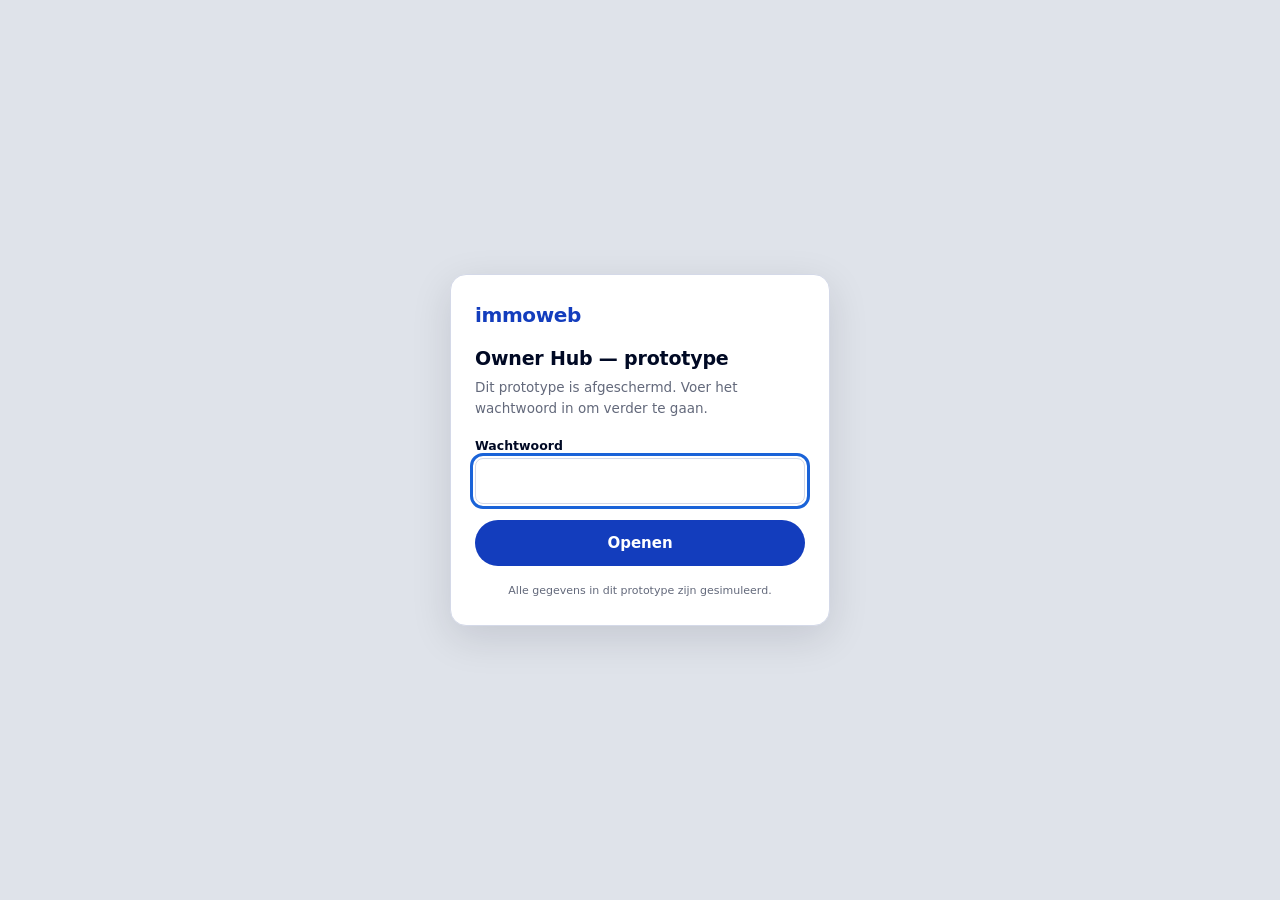
==== commit e1efddb6: "Add files via upload" ====
--- a/index.html
+++ b/index.html
@@ -4,6 +4,9 @@
 <meta charset="utf-8">
 <meta name="viewport" content="width=device-width, initial-scale=1, viewport-fit=cover">
 <meta name="theme-color" content="#F1F3F9">
+<!-- Keeps the prototype out of search results. This one is real protection —
+     unlike the password screen, which is only a speed bump. -->
+<meta name="robots" content="noindex, nofollow, noarchive, nosnippet">
 <title>Immoweb — Owner Hub prototype</title>
 <link rel="stylesheet" href="styles.css">
 </head>
@@ -94,6 +97,7 @@
 
 <div class="sr-only" aria-live="polite" id="live"></div>
 
+<script src="gate.js"></script>
 <script src="ui.js"></script>
 <script src="data.js"></script>
 <script src="screens.js"></script>
--- a/styles.css
+++ b/styles.css
@@ -7,10 +7,14 @@
    ========================================================================== */
 
 :root {
-  /* Immoweb dark blue — the primary action colour used across the wireframes */
-  --blue:        #000924;
-  --blue-soft:   #3D4459;
-  --blue-tint:   #D4D9E8;
+  /* ---- Immoweb blue ----
+     --blue   primary actions, selected states, dark estimate card
+     --blue-2 secondary action sitting ON the blue card, progress bar, hover
+     Change these two and everything downstream follows. */
+  --blue:        #133dbd;
+  --blue-2:      #315ed1;
+  --blue-tint:   #DDE4F8;   /* light tint of --blue, for soft buttons */
+  --blue-on-dark:#C3CFF0;   /* muted body text on a --blue surface */
 
   --bg-desk:     #DFE3EA;
   --bg-page:     #FFFFFF;
@@ -123,6 +127,9 @@
   width: 100%;
   min-height: 0;
   padding: 16px 0;
+  /* Only kicks in when the window is shorter than the phone; the desktop page
+     never scrolls otherwise, so scrolling always belongs to the prototype. */
+  overflow: auto;
 }
 
 .deskfoot {
@@ -137,11 +144,14 @@
 /* ==========================================================================
    Device
    ========================================================================== */
+/* Fixed at a true iPhone 14 / 15 logical viewport: 390 × 844 CSS px.
+   Never scaled — the phone stays at a representative size whatever the
+   desktop window does, so what testers see matches a real device. */
 .device {
   position: relative;
+  flex: none;
   width: 390px;
-  height: 100%;
-  max-height: 844px;
+  height: 844px;
   background: var(--bg-page);
   border-radius: 40px;
   box-shadow: 0 0 0 10px #11141d, 0 18px 50px rgba(0, 9, 36, .35);
@@ -167,7 +177,7 @@
   .deskbar { position: sticky; top: 0; z-index: 100; }
   .stage { padding: 0; }
   .device {
-    width: 100%; max-height: none; height: auto; min-height: 80vh;
+    width: 100%; height: auto; min-height: 80vh;
     border-radius: 0; box-shadow: none;
   }
   .device__notch, .device__homebar { display: none; }
@@ -260,7 +270,7 @@
 .btn--sm { min-height: 38px; padding: 0 18px; font-size: 14px; }
 .btn--primary    { background: var(--blue); color: #fff; }
 .btn--soft       { background: var(--blue-tint); color: var(--blue); }
-.btn--soft-dark  { background: var(--blue-soft); color: #fff; }
+.btn--soft-dark  { background: var(--blue-2); color: #fff; }
 .btn--outline    { background: #fff; border: 1px solid var(--border); }
 .btn--pill-light { background: var(--bg-subtle); color: var(--blue); }
 .btn:not(:disabled):not(.is-inert):hover { filter: brightness(1.12); }
@@ -304,7 +314,7 @@
   background: var(--divider);
 }
 .progress__bar {
-  height: 100%; background: var(--blue-soft);
+  height: 100%; background: var(--blue-2);
   border-radius: 0 var(--r-pill) var(--r-pill) 0;
   transition: width .25s ease;
 }
@@ -381,7 +391,7 @@
 .est__mid { font-size: 27px; font-weight: 800; letter-spacing: -.02em; white-space: nowrap; }
 .est__side { text-align: center; }
 .est__side b { display: block; font-size: 11.5px; font-weight: 800; white-space: nowrap; }
-.est__side span { font-size: 10.5px; color: #AEB2BF; }
+.est__side span { font-size: 10.5px; color: var(--blue-on-dark); }
 .est__dash { opacity: .8; }
 .est__rent { text-align: center; font-size: 13.5px; margin-top: 8px; }
 .est__link {
@@ -390,8 +400,8 @@
 }
 .est__hr { border: 0; border-top: 1px solid rgba(255,255,255,.22); margin: 16px 0; }
 .est__q { font-size: 13.5px; font-weight: 800; }
-.est__body { font-size: 12px; line-height: 1.5; color: #C4C8D3; margin-top: 5px; }
-.est__refined { display: flex; gap: 9px; align-items: flex-start; font-size: 12px; line-height: 1.4; color: #E2E4EA; }
+.est__body { font-size: 12px; line-height: 1.5; color: var(--blue-on-dark); margin-top: 5px; }
+.est__refined { display: flex; gap: 9px; align-items: flex-start; font-size: 12px; line-height: 1.4; color: #EAEFFC; }
 .est .btn { margin-top: 14px; }
 
 .lock-chip {
@@ -446,7 +456,7 @@
 .select.is-placeholder { color: var(--text-faint); }
 .select {
   appearance: none; padding-right: 36px;
-  background-image: url("data:image/svg+xml;utf8,<svg xmlns='http://www.w3.org/2000/svg' width='16' height='16' viewBox='0 0 24 24' fill='none' stroke='%23000924' stroke-width='2' stroke-linecap='round' stroke-linejoin='round'><polyline points='6 9 12 15 18 9'/></svg>");
+  background-image: url("data:image/svg+xml;utf8,<svg xmlns='http://www.w3.org/2000/svg' width='16' height='16' viewBox='0 0 24 24' fill='none' stroke='%23133dbd' stroke-width='2' stroke-linecap='round' stroke-linejoin='round'><polyline points='6 9 12 15 18 9'/></svg>");
   background-repeat: no-repeat; background-position: right 12px center;
 }
 
@@ -471,12 +481,27 @@
   width: 30px; height: 30px; display: grid; place-items: center; border-radius: var(--r-pill);
 }
 
+/* Password requirements.
+   NB: named .pwrule, not .rule — .rule is the <hr> divider and the two
+   collided, leaking the divider's 20px margin into this list. */
 .rules { margin-top: 10px; }
 .rules__title { font-size: 12px; color: var(--text-muted); }
-.rule { display: flex; gap: 8px; align-items: flex-start; font-size: 12px; line-height: 1.45; color: var(--text-muted); margin-top: 4px; border: 0; }
-.rule__dot { flex: none; width: 13px; height: 13px; margin-top: 2px; border-radius: 50%; border: 1.5px solid var(--border); }
-.rule.is-met { color: var(--text); font-weight: 600; }
-.rule.is-met .rule__dot { background: var(--blue); border-color: var(--blue); }
+.pwrule {
+  display: flex; gap: 8px; align-items: flex-start;
+  font-size: 12px; line-height: 1.45; color: var(--text-muted);
+  margin-top: 5px;
+}
+.pwrule__dot {
+  flex: none; width: 13px; height: 13px; margin-top: 2px;
+  border-radius: 50%; border: 1.5px solid var(--border);
+  display: grid; place-items: center; color: #fff;
+}
+.pwrule__dot .ic { opacity: 0; stroke-width: 3.5; width: 9px; height: 9px; }
+.pwrule.is-met { color: var(--text); font-weight: 600; }
+.pwrule.is-met .pwrule__dot { background: var(--blue); border-color: var(--blue); }
+.pwrule.is-met .pwrule__dot .ic { opacity: 1; }
+/* Tells you which part is still missing, instead of leaving you to guess. */
+.pwrule__missing { display: block; color: var(--text-muted); font-weight: 400; margin-top: 2px; }
 
 .phone-row { display: grid; grid-template-columns: 108px 1fr; gap: 8px; }
 
@@ -657,9 +682,9 @@
    Refine hub
    ========================================================================== */
 .current-est { background: var(--blue); color: #fff; border-radius: var(--r-sm); padding: 11px 13px; margin-top: 18px; }
-.current-est__label { font-size: 12px; color: #C4C8D3; }
+.current-est__label { font-size: 12px; color: var(--blue-on-dark); }
 .current-est__value { font-size: 16px; font-weight: 800; margin-top: 3px; }
-.current-est__value small { font-size: 11.5px; font-weight: 400; color: #C4C8D3; }
+.current-est__value small { font-size: 11.5px; font-weight: 400; color: var(--blue-on-dark); }
 
 .hub-card {
   border: 1px solid var(--border); border-radius: var(--r); padding: 14px;
@@ -722,3 +747,62 @@
 @media (prefers-reduced-motion: reduce) {
   * { transition: none !important; animation: none !important; }
 }
+
+/* ==========================================================================
+   Password start screen (gate.js)
+   Not part of the Immoweb interface — it wraps the prototype.
+   ========================================================================== */
+body.is-locked > .deskbar,
+body.is-locked > .stage,
+body.is-locked > .deskfoot { display: none; }
+
+.gate {
+  position: fixed; inset: 0; z-index: 500;
+  background: var(--bg-desk);
+  display: grid; place-items: center;
+  padding: 24px;
+  overflow: auto;
+}
+
+.gate__card {
+  width: 100%; max-width: 380px;
+  background: #fff;
+  border: 1px solid var(--border);
+  border-radius: 16px;
+  padding: 28px 24px;
+  box-shadow: 0 12px 40px rgba(0, 9, 36, .12);
+}
+
+/* Text-based wordmark placeholder — no copyrighted asset. */
+.gate__brand {
+  font-size: 20px; font-weight: 800; letter-spacing: -.02em;
+  color: var(--blue); margin-bottom: 20px;
+}
+.gate__title { font-size: 19px; font-weight: 800; letter-spacing: -.01em; }
+.gate__body  { font-size: 13.5px; line-height: 1.5; color: var(--text-muted); margin-top: 8px; }
+
+.gate__label { display: block; font-size: 12.5px; font-weight: 700; margin: 20px 0 5px; }
+.gate__input {
+  width: 100%; height: 46px; padding: 0 13px;
+  border: 1px solid var(--border); border-radius: var(--r-sm);
+  background: #fff; font-size: 15px;
+}
+.gate__error { font-size: 12.5px; font-weight: 600; color: #B3261E; margin-top: 8px; }
+
+.gate__btn {
+  width: 100%; min-height: 46px; margin-top: 16px;
+  border-radius: var(--r-pill);
+  background: var(--blue); color: #fff;
+  font-size: 15px; font-weight: 800;
+}
+.gate__btn:hover { background: var(--blue-2); }
+
+.gate__foot { font-size: 11px; color: var(--text-muted); text-align: center; margin-top: 18px; }
+
+@keyframes gate-shake {
+  10%, 90% { transform: translateX(-1px); }
+  20%, 80% { transform: translateX(2px); }
+  30%, 50%, 70% { transform: translateX(-4px); }
+  40%, 60% { transform: translateX(4px); }
+}
+.gate__card.shake { animation: gate-shake .4s both; }
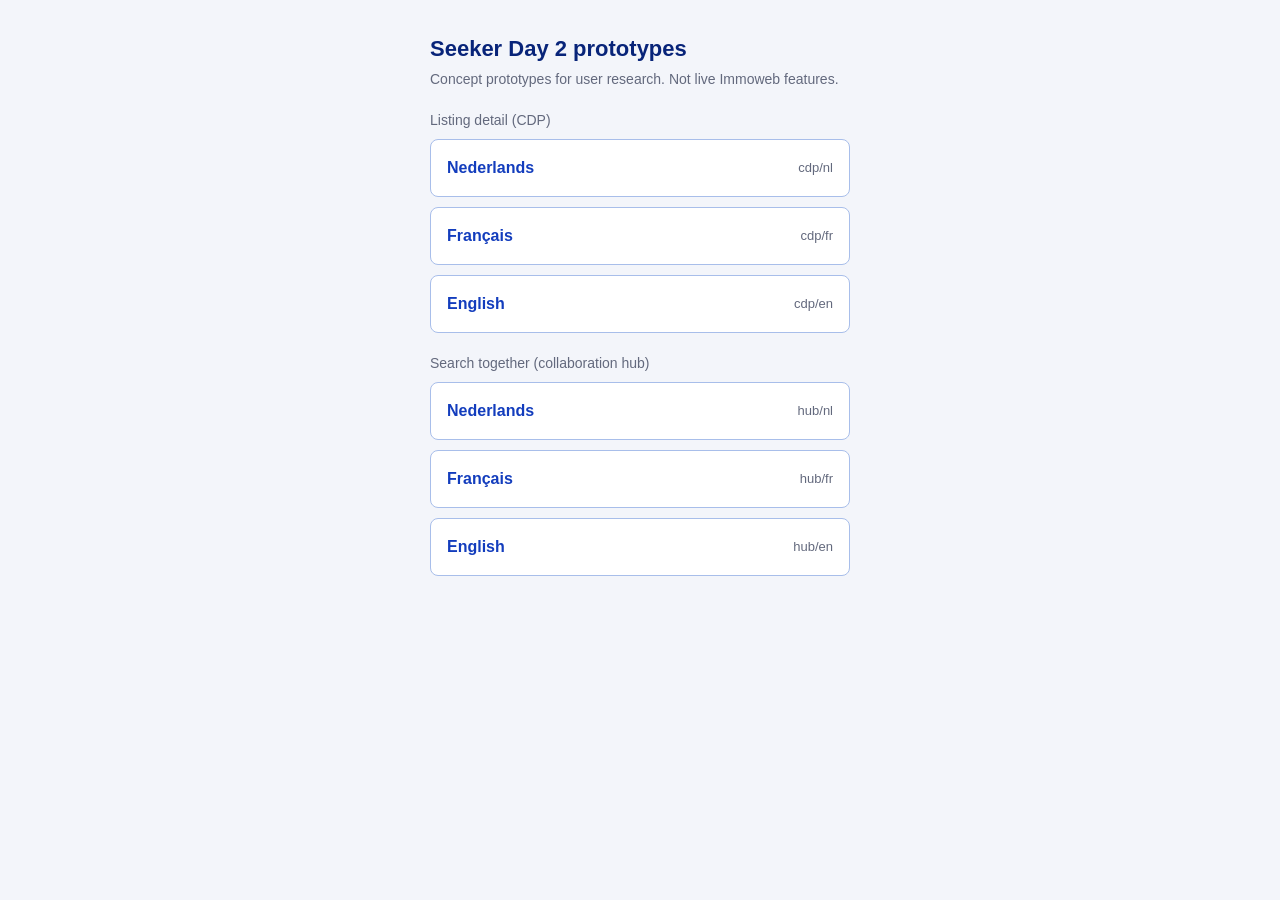
==== commit 0e2df33d: "Add files via upload" ====
--- a/index.html
+++ b/index.html
@@ -1,106 +1,16 @@
-<!DOCTYPE html>
-<html lang="nl-BE">
-<head>
-<meta charset="utf-8">
-<meta name="viewport" content="width=device-width, initial-scale=1, viewport-fit=cover">
-<meta name="theme-color" content="#F1F3F9">
-<!-- Keeps the prototype out of search results. This one is real protection —
-     unlike the password screen, which is only a speed bump. -->
-<meta name="robots" content="noindex, nofollow, noarchive, nosnippet">
-<title>Immoweb — Owner Hub prototype</title>
-<link rel="stylesheet" href="styles.css">
-</head>
-<body>
-
-<!-- ==========================================================================
-     Icon sprite — inline SVG only, so the prototype needs no network at all.
-     ========================================================================== -->
-<svg width="0" height="0" style="position:absolute" aria-hidden="true" focusable="false">
-  <defs>
-    <g id="i-back"><path d="M19 12H5M12 19l-7-7 7-7"/></g>
-    <g id="i-close"><path d="M18 6 6 18M6 6l12 12"/></g>
-    <g id="i-plus"><path d="M12 5v14M5 12h14"/></g>
-    <g id="i-minus"><path d="M5 12h14"/></g>
-    <g id="i-chevron-right"><path d="m9 18 6-6-6-6"/></g>
-    <g id="i-chevron-down"><path d="m6 9 6 6 6-6"/></g>
-    <g id="i-search"><circle cx="11" cy="11" r="8"/><path d="m21 21-4.35-4.35"/></g>
-    <g id="i-heart"><path d="M20.8 4.6a5.5 5.5 0 0 0-7.8 0L12 5.7l-1-1.1a5.5 5.5 0 0 0-7.8 7.8l1.1 1L12 21l7.7-7.6 1.1-1a5.5 5.5 0 0 0 0-7.8Z"/></g>
-    <g id="i-user"><path d="M20 21v-2a4 4 0 0 0-4-4H8a4 4 0 0 0-4 4v2"/><circle cx="12" cy="7" r="4"/></g>
-    <g id="i-home"><path d="M3 10.5 12 3l9 7.5V20a1 1 0 0 1-1 1H4a1 1 0 0 1-1-1v-9.5Z"/></g>
-    <g id="i-key"><circle cx="7.5" cy="15.5" r="4.5"/><path d="m10.7 12.3 8.6-8.6M17 6l3 3M14 9l3 3"/></g>
-    <g id="i-pin"><path d="M20 10c0 6-8 12-8 12s-8-6-8-12a8 8 0 0 1 16 0Z"/><circle cx="12" cy="10" r="3"/></g>
-    <g id="i-share"><path d="M12 16V3M8 7l4-4 4 4M4 14v5a2 2 0 0 0 2 2h12a2 2 0 0 0 2-2v-5"/></g>
-    <g id="i-bell"><path d="M18 8a6 6 0 1 0-12 0c0 7-3 9-3 9h18s-3-2-3-9"/><path d="M13.7 21a2 2 0 0 1-3.4 0"/></g>
-    <g id="i-check"><path d="M20 6 9 17l-5-5"/></g>
-    <g id="i-check-circle"><circle cx="12" cy="12" r="9"/><path d="m8.5 12 2.5 2.5 4.5-5"/></g>
-    <g id="i-lock"><rect x="5" y="11" width="14" height="10" rx="2"/><path d="M8 11V7a4 4 0 0 1 8 0v4"/></g>
-    <g id="i-info"><circle cx="12" cy="12" r="9"/><path d="M12 16v-4M12 8h.01"/></g>
-    <g id="i-eye"><path d="M2 12s3.6-7 10-7 10 7 10 7-3.6 7-10 7-10-7-10-7Z"/><circle cx="12" cy="12" r="3"/></g>
-    <g id="i-download"><path d="M12 3v12M8 11l4 4 4-4M4 17v2a2 2 0 0 0 2 2h12a2 2 0 0 0 2-2v-2"/></g>
-    <g id="i-location"><path d="m22 2-7 20-4-9-9-4 20-7Z"/></g>
-    <g id="i-trash"><path d="M4 7h16M9 7V5a1 1 0 0 1 1-1h4a1 1 0 0 1 1 1v2M6 7v13a1 1 0 0 0 1 1h10a1 1 0 0 0 1-1V7"/></g>
-    <!-- Line icons standing in for the grey placeholder squares in the wireframes -->
-    <g id="i-sparkle"><path d="M12 3v4M12 17v4M3 12h4M17 12h4M5.6 5.6l2.8 2.8M15.6 15.6l2.8 2.8M18.4 5.6l-2.8 2.8M8.4 15.6l-2.8 2.8"/></g>
-    <g id="i-brush"><path d="M4.5 20.5c0-2.5 1.6-3.5 3.5-3.5s3 1 3 2.6-1.8 2.9-3.6 2.9-2.9-1-2.9-2Z"/><path d="m9.5 15.5 9-9a2 2 0 0 1 3 3l-9 9"/></g>
-    <g id="i-thumb"><path d="M7 10v11H4a1 1 0 0 1-1-1v-9a1 1 0 0 1 1-1h3Z"/><path d="M7 10l4-7a2 2 0 0 1 3 2l-1 5h5a2 2 0 0 1 2 2.4l-1.5 7A2 2 0 0 1 16.5 21H7"/></g>
-    <g id="i-clock"><circle cx="12" cy="12" r="9"/><path d="M12 7v5l3 2"/></g>
-    <g id="i-tools"><path d="m14 7 3-3 4 4-3 3M3 21v-3L13 8M17 11 7 21H4"/></g>
-    <g id="i-mountain"><path d="M3 20 10 8l4 6 2-3 5 9H3Z"/></g>
-    <g id="i-window"><rect x="4" y="3" width="16" height="18" rx="2"/><path d="M4 12h16M12 3v18"/></g>
-    <g id="i-wall"><rect x="3" y="5" width="18" height="14" rx="1"/><path d="M3 12h18M8 5v7M16 5v7M12 12v7"/></g>
-    <g id="i-house-line"><path d="M3 10.5 12 3l9 7.5V20a1 1 0 0 1-1 1H4a1 1 0 0 1-1-1v-9.5Z"/><path d="M9 21v-6h6v6"/></g>
-    <g id="i-building"><rect x="4" y="3" width="16" height="18" rx="1"/><path d="M8 7h2M14 7h2M8 11h2M14 11h2M8 15h2M14 15h2"/></g>
-    <g id="i-dots"><circle cx="5" cy="12" r="1.6"/><circle cx="12" cy="12" r="1.6"/><circle cx="19" cy="12" r="1.6"/></g>
-    <g id="i-cabin"><path d="M4 20V9l8-5 8 5v11"/><path d="M4 13h16M4 17h16M9 20v-7h6v7"/></g>
-    <g id="i-villa"><path d="M2 20h20M4 20V10l6-4 6 4v10"/><path d="M16 20V13h4v7M7 14h3M7 17h3"/></g>
-    <g id="i-row"><path d="M3 20V10l4-3 4 3v10M13 20V12l4-3 4 3v8"/><path d="M2 20h20"/></g>
-    <g id="i-manor"><path d="M3 20V8l9-5 9 5v12"/><path d="M2 20h20M7 12h3M14 12h3M10 20v-5h4v5"/></g>
-    <g id="i-tree"><path d="M12 22v-5M8 17h8l-4-5-3 4Z"/><path d="M12 12 8.5 7h7L12 12ZM12 7 9 3h6l-3 4Z"/></g>
-    <g id="i-terrace"><path d="M3 20h18M5 20v-6h14v6M5 14l3-4h8l3 4"/></g>
-    <g id="i-pool"><path d="M3 18c1.5 0 1.5-1.5 3-1.5s1.5 1.5 3 1.5 1.5-1.5 3-1.5 1.5 1.5 3 1.5 1.5-1.5 3-1.5 1.5 1.5 3 1.5"/><path d="M7 15V6a2 2 0 0 1 4 0M13 15V6a2 2 0 0 1 4 0M7 9h4M13 9h4"/></g>
-    <g id="i-flame"><path d="M12 22c4 0 6-2.7 6-6 0-4-4-5-4-9 0 0-3 2-3 5 0-1.5-1.5-3-1.5-3S6 11 6 16c0 3.3 2 6 6 6Z"/></g>
-    <g id="i-bolt"><path d="M13 2 4 14h6l-1 8 9-12h-6l1-8Z"/></g>
-    <g id="i-sun"><circle cx="12" cy="12" r="4"/><path d="M12 2v3M12 19v3M2 12h3M19 12h3M5 5l2 2M17 17l2 2M19 5l-2 2M7 17l-2 2"/></g>
-    <g id="i-leaf"><path d="M4 20c0-9 6-14 16-14 0 10-5 15-13 15-2 0-3-.4-3-1Z"/><path d="M4 20c4-6 8-9 12-10"/></g>
-    <g id="i-drop"><path d="M12 3c3.5 4.2 6 7.3 6 10.5A6 6 0 0 1 6 13.5C6 10.3 8.5 7.2 12 3Z"/></g>
-  </defs>
-</svg>
-
-<!-- ==========================================================================
-     Desktop chrome. Deliberately OUTSIDE the mobile frame so it can never be
-     mistaken for part of the Immoweb interface (see prompt: TESTING SUPPORT).
-     ========================================================================== -->
-<header class="deskbar">
-  <span class="deskbar__label">Immoweb Owner Hub — prototype</span>
-  <div class="deskbar__actions">
-    <label class="deskbar__field">
-      <span>Startscherm</span>
-      <select id="test-jump"></select>
-    </label>
-    <button type="button" class="deskbar__btn" id="reset-btn">Prototype opnieuw starten</button>
-  </div>
-</header>
-
-<main class="stage">
-  <div class="device">
-    <div class="device__notch" aria-hidden="true"></div>
-    <!-- Every Immoweb screen is rendered into here by screens.js -->
-    <div class="device__screen" id="screen-root"></div>
-    <div class="device__homebar" aria-hidden="true"></div>
-  </div>
-</main>
-
-<p class="deskfoot">
-  Alle schattingen, accountgegevens en woninggegevens zijn gesimuleerd.
-  Er wordt niets verstuurd of extern opgeslagen.
-</p>
-
-<div class="sr-only" aria-live="polite" id="live"></div>
-
-<script src="gate.js"></script>
-<script src="ui.js"></script>
-<script src="data.js"></script>
-<script src="screens.js"></script>
-<script src="app.js"></script>
-</body>
-</html>
+<!doctype html>
+<html lang="en"><head><meta charset="utf-8"><meta name="viewport" content="width=device-width, initial-scale=1"><meta name="robots" content="noindex">
+<title>Seeker Day 2 prototypes</title>
+<style>
+body{margin:0;background:#F3F5FA;font:16px/1.5 Arial,system-ui,sans-serif;color:#082479}
+main{max-width:420px;margin:0 auto;padding:32px 20px}h1{font-size:22px;margin:0 0 4px}p{margin:0 0 20px;color:#63697D;font-size:14px}
+h2{font-size:14px;margin:20px 0 8px;color:#63697D;font-weight:400}
+a{display:flex;justify-content:space-between;align-items:center;padding:16px;margin-bottom:10px;background:#fff;border:1px solid #A8BEEA;border-radius:8px;color:#133DBD;font-weight:700;text-decoration:none}
+a span{color:#63697D;font-weight:400;font-size:13px}
+</style></head><body><main>
+<h1>Seeker Day 2 prototypes</h1><p>Concept prototypes for user research. Not live Immoweb features.</p>
+<h2>Listing detail (CDP)</h2>
+<a href="cdp/nl/">Nederlands <span>cdp/nl</span></a><a href="cdp/fr/">Français <span>cdp/fr</span></a><a href="cdp/en/">English <span>cdp/en</span></a>
+<h2>Search together (collaboration hub)</h2>
+<a href="hub/nl/">Nederlands <span>hub/nl</span></a><a href="hub/fr/">Français <span>hub/fr</span></a><a href="hub/en/">English <span>hub/en</span></a>
+</main></body></html>
